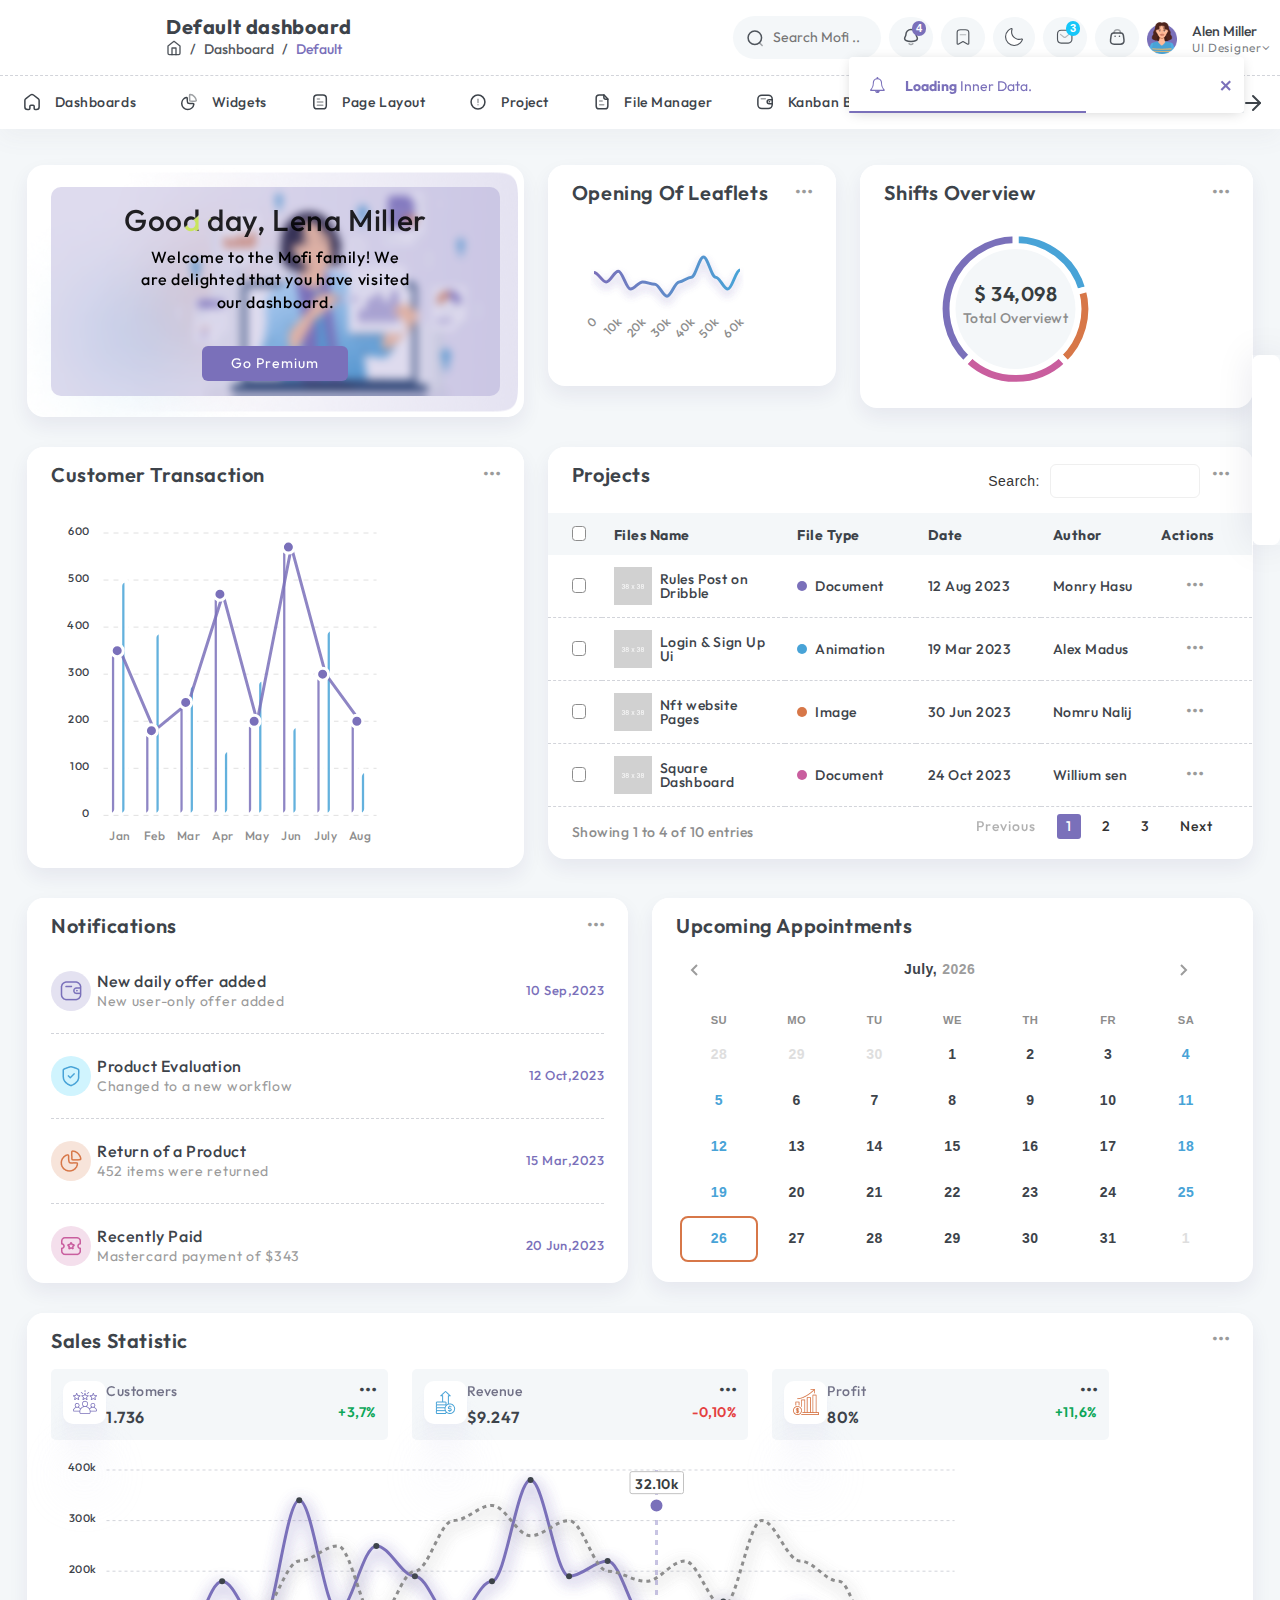
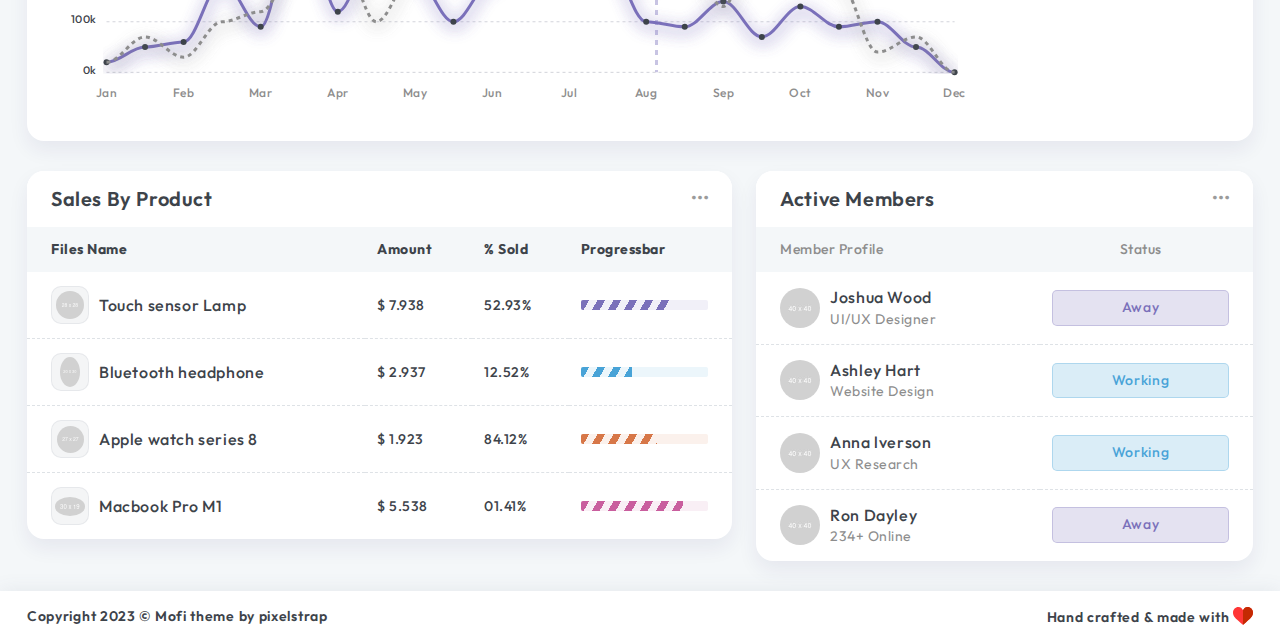
==== template/index.html @ 59632a74 "index" ====
<!DOCTYPE html>
<html lang="en">
  <head>
    <meta http-equiv="Content-Type" content="text/html; charset=UTF-8">
    <meta http-equiv="X-UA-Compatible" content="IE=edge">
    <meta name="viewport" content="width=device-width, initial-scale=1.0">
    <meta name="description" content="Mofi admin is super flexible, powerful, clean &amp; modern responsive bootstrap 5 admin template with unlimited possibilities.">
    <meta name="keywords" content="admin template, Mofi admin template, dashboard template, flat admin template, responsive admin template, web app">
    <meta name="author" content="pixelstrap">
    <link rel="icon" href="../assets/images/favicon.png" type="image/x-icon">
    <link rel="shortcut icon" href="../assets/images/favicon.png" type="image/x-icon">
    <title>CES CRM</title>
    <!-- Google font-->
    <link rel="preconnect" href="https://fonts.googleapis.com">
    <link rel="preconnect" href="https://fonts.gstatic.com" crossorigin="">
    <link href="https://fonts.googleapis.com/css2?family=Outfit:wght@100;200;300;400;500;600;700;800;900&amp;display=swap" rel="stylesheet">
    <link rel="stylesheet" type="text/css" href="../assets/css/font-awesome.css">
    <!-- ico-font-->
    <link rel="stylesheet" type="text/css" href="../assets/css/vendors/icofont.css">
    <!-- Themify icon-->
    <link rel="stylesheet" type="text/css" href="../assets/css/vendors/themify.css">
    <!-- Flag icon-->
    <link rel="stylesheet" type="text/css" href="../assets/css/vendors/flag-icon.css">
    <!-- Feather icon-->
    <link rel="stylesheet" type="text/css" href="../assets/css/vendors/feather-icon.css">
    <!-- Plugins css start-->
    <link rel="stylesheet" type="text/css" href="../assets/css/vendors/slick.css">
    <link rel="stylesheet" type="text/css" href="../assets/css/vendors/slick-theme.css">
    <link rel="stylesheet" type="text/css" href="../assets/css/vendors/scrollbar.css">
    <link rel="stylesheet" type="text/css" href="../assets/css/vendors/animate.css">
    <link rel="stylesheet" type="text/css" href="../assets/css/vendors/datatables.css">
    <link rel="stylesheet" type="text/css" href="../assets/css/vendors/date-range-picker/flatpickr.min.css">
    <!-- Plugins css Ends-->
    <!-- Bootstrap css-->
    <link rel="stylesheet" type="text/css" href="../assets/css/vendors/bootstrap.css">
    <!-- App css-->
    <link rel="stylesheet" type="text/css" href="../assets/css/style.css">
    <link id="color" rel="stylesheet" href="../assets/css/color-1.css" media="screen">
    <!-- Responsive css-->
    <link rel="stylesheet" type="text/css" href="../assets/css/responsive.css">
  </head>
  <body> 
    <!-- <div class="loader-wrapper"> 
      <div class="loader loader-1">
        <div class="loader-outter"></div>
        <div class="loader-inner"></div>
        <div class="loader-inner-1"></div>
      </div>
    </div> -->
    <!-- loader ends-->
    <!-- tap on top starts-->
    <div class="tap-top"><i data-feather="chevrons-up"></i></div>
    <!-- tap on tap ends-->
    <!-- page-wrapper Start-->
    <div class="page-wrapper compact-wrapper" id="pageWrapper">
      <div class="page-header row">
        <div class="header-logo-wrapper col-auto">
          <div class="logo-wrapper"><a href="index.html"><img class="img-fluid for-light" src="../assets/images/logo/logo-crm.png" alt=""/><img class="img-fluid for-dark" src="../assets/images/logo/logo_light.png" alt=""/></a></div>
        </div>
        <div class="col-4 col-xl-4 page-title">
          <h4 class="f-w-700">Default dashboard</h4>
          <nav>
            <ol class="breadcrumb justify-content-sm-start align-items-center mb-0">
              <li class="breadcrumb-item"><a href="index.html"> <i data-feather="home"> </i></a></li>
              <li class="breadcrumb-item f-w-400">Dashboard</li>
              <li class="breadcrumb-item f-w-400 active">Default</li>
            </ol>
          </nav>
        </div>
        <!-- Page Header Start-->
        <div class="header-wrapper col m-0">
          <div class="row">
            <form class="form-inline search-full col" action="#" method="get">
              <div class="form-group w-100">
                <div class="Typeahead Typeahead--twitterUsers">
                  <div class="u-posRelative">
                    <input class="demo-input Typeahead-input form-control-plaintext w-100" type="text" placeholder="Search Mofi .." name="q" title="" autofocus>
                    <div class="spinner-border Typeahead-spinner" role="status"><span class="sr-only">Loading...</span></div><i class="close-search" data-feather="x"></i>
                  </div>
                  <div class="Typeahead-menu"></div>
                </div>
              </div>
            </form>
            <div class="header-logo-wrapper col-auto p-0">
              <div class="logo-wrapper"><a href="index.html"><img class="img-fluid" src="../assets/images/logo/logo-crm.png" alt=""></a></div>
              <div class="toggle-sidebar">
                <svg class="stroke-icon sidebar-toggle status_toggle middle">
                  <use href="../assets/svg/icon-sprite.svg#toggle-icon"></use>
                </svg>
              </div>
            </div>
            <div class="nav-right col-xxl-8 col-xl-6 col-md-7 col-8 pull-right right-header p-0 ms-auto">
              <ul class="nav-menus">
                <li>                         <span class="header-search">
                    <svg>
                      <use href="../assets/svg/icon-sprite.svg#search"></use>
                    </svg></span></li>
                <li>
                  <div class="form-group w-100">
                    <div class="Typeahead Typeahead--twitterUsers">
                      <div class="u-posRelative d-flex align-items-center">
                        <svg class="search-bg svg-color"> 
                          <use href="../assets/svg/icon-sprite.svg#search"></use>
                        </svg>
                        <input class="demo-input py-0 Typeahead-input form-control-plaintext w-100" type="text" placeholder="Search Mofi .." name="q" title="">
                      </div>
                    </div>
                  </div>
                </li>
                <li class="onhover-dropdown">
                  <div class="notification-box">
                    <svg>
                      <use href="../assets/svg/icon-sprite.svg#notification"></use>
                    </svg><span class="badge rounded-pill badge-primary">4 </span>
                  </div>
                  <div class="onhover-show-div notification-dropdown">
                    <h5 class="f-18 f-w-600 mb-0 dropdown-title">Notitications                               </h5>
                    <ul class="notification-box">
                      <li class="d-flex"> 
                        <div class="flex-shrink-0 bg-light-primary"><img src="../assets/images/dashboard/icon/wallet.png" alt="Wallet"></div>
                        <div class="flex-grow-1"> <a href="private-chat.html">
                            <h6>New daily offer added</h6></a>
                          <p>New user-only offer added</p>
                        </div>
                      </li>
                      <li class="d-flex"> 
                        <div class="flex-shrink-0 bg-light-info"><img src="../assets/images/dashboard/icon/shield-dne.png" alt="Shield-dne"></div>
                        <div class="flex-grow-1"> <a href="private-chat.html">
                            <h6>Product Evaluation</h6></a>
                          <p>Changed to a new workflow</p>
                        </div>
                      </li>
                      <li class="d-flex"> 
                        <div class="flex-shrink-0 bg-light-warning"><img src="../assets/images/dashboard/icon/graph.png" alt="Graph"></div>
                        <div class="flex-grow-1"> <a href="private-chat.html">
                            <h6>Return of a Product</h6></a>
                          <p>452 items were returned</p>
                        </div>
                      </li>
                      <li class="d-flex"> 
                        <div class="flex-shrink-0 bg-light-tertiary"><img src="../assets/images/dashboard/icon/ticket-star.png" alt="Ticket-star"></div>
                        <div class="flex-grow-1"> <a href="private-chat.html">
                            <h6>Recently Paid</h6></a>
                          <p>Mastercard payment of $343</p>
                        </div>
                      </li>
                      <li><a class="f-w-700" href="private-chat.html">Check all     </a></li>
                    </ul>
                  </div>
                </li>
                <li class="onhover-dropdown">
                  <svg>
                    <use href="../assets/svg/icon-sprite.svg#header-bookmark"></use>
                  </svg>
                  <div class="onhover-show-div bookmark-flip">
                    <div class="flip-card">
                      <div class="flip-card-inner">
                        <div class="front">
                          <h5 class="f-18 f-w-600 mb-0 dropdown-title">Bookmark</h5>
                          <ul class="bookmark-dropdown">
                            <li>
                              <div class="row">
                                <div class="col-4 text-center">
                                  <div class="bookmark-content">
                                    <div class="bookmark-icon bg-light-primary"><i class="stroke-primary" data-feather="file-text"></i></div><span class="font-primary">Forms</span>
                                  </div>
                                </div>
                                <div class="col-4 text-center">
                                  <div class="bookmark-content">
                                    <div class="bookmark-icon bg-light-secondary"><i class="stroke-secondary" data-feather="user"></i></div><span class="font-secondary">Profile</span>
                                  </div>
                                </div>
                                <div class="col-4 text-center">
                                  <div class="bookmark-content">
                                    <div class="bookmark-icon bg-light-warning"><i class="stroke-warning" data-feather="server"></i></div><span class="font-warning">Tables</span>
                                  </div>
                                </div>
                              </div>
                            </li>
                            <li class="text-center"><a class="flip-btn f-w-700" id="flip-btn" href="javascript:void(0)">Add New Bookmark</a></li>
                          </ul>
                        </div>
                        <div class="back">
                          <ul>
                            <li>
                              <div class="bookmark-dropdown flip-back-content">
                                <input type="text" placeholder="search...">
                              </div>
                            </li>
                            <li><a class="f-w-700 d-block flip-back" id="flip-back" href="javascript:void(0)">Back</a></li>
                          </ul>
                        </div>
                      </div>
                    </div>
                  </div>
                </li>
                <li>
                  <div class="mode">
                    <svg>
                      <use href="../assets/svg/icon-sprite.svg#moon"></use>
                    </svg>
                  </div>
                </li>
                <li class="onhover-dropdown">
                  <div class="notification-box">
                    <svg>
                      <use href="../assets/svg/icon-sprite.svg#header-message"></use>
                    </svg><span class="badge rounded-pill badge-info">3 </span>
                  </div>
                  <div class="onhover-show-div notification-dropdown">
                    <h5 class="f-18 f-w-600 mb-0 dropdown-title">Messages             </h5>
                    <ul class="messages">
                      <li class="d-flex b-light1-primary gap-2"> 
                        <div class="flex-shrink-0"><img src="../assets/images/dashboard-2/user/1.png" alt="Graph"></div>
                        <div class="flex-grow-1"> <a href="private-chat.html">
                            <h6 class="font-primary f-w-600">Hackett Yessenia</h6></a>
                          <p>Hello Miss...&#128522;</p>
                        </div><span>10 min.</span>
                      </li>
                      <li class="d-flex b-light1-secondary gap-2"> 
                        <div class="flex-shrink-0"><img src="../assets/images/dashboard-2/user/2.png" alt="Graph"></div>
                        <div class="flex-grow-1"> <a href="private-chat.html">
                            <h6 class="font-secondary f-w-600">schneider Adan</h6></a>
                          <p>Wishing You a Happy Birthday Dear..  🥳&#127882;</p>
                        </div><span>25 min.</span>
                      </li>
                      <li class="d-flex b-light1-success gap-2"> 
                        <div class="flex-shrink-0"><img src="../assets/images/dashboard-2/user/3.png" alt="Graph"></div>
                        <div class="flex-grow-1"> <a href="private-chat.html">
                            <h6 class="font-success f-w-600">Mahdi Gholizadeh</h6></a>
                          <p>Hello Dear!! This Theme Is Very beautiful</p>
                        </div><span>1 hours</span>
                      </li>
                      <li><a class="f-w-700" href="email-application.html">Check all</a></li>
                    </ul>
                  </div>
                </li>
                <li class="cart-nav onhover-dropdown">
                  <div class="cart-box">
                    <svg>
                      <use href="../assets/svg/icon-sprite.svg#stroke-ecommerce"></use>
                    </svg>
                  </div>
                  <div class="cart-dropdown onhover-show-div">
                    <h5 class="f-18 f-w-600 mb-0 dropdown-title">Cart</h5>
                    <ul>
                      <li>
                        <div class="d-flex"><img class="img-fluid b-r-5 me-3 img-60" src="../assets/images/other-images/cart-img.jpg" alt="">
                          <div class="flex-grow-1"><span class="f-w-600">Furniture Chair for Home</span>
                            <div class="qty-box">
                              <div class="input-group"><span class="input-group-prepend">
                                  <button class="btn quantity-left-minus" type="button" data-type="minus" data-field="">-</button></span>
                                <input class="form-control input-number" type="text" name="quantity" value="1"><span class="input-group-prepend">
                                  <button class="btn quantity-right-plus" type="button" data-type="plus" data-field="">+</button></span>
                              </div>
                            </div>
                            <h6 class="font-primary">$500</h6>
                          </div>
                          <div class="close-circle"><a class="bg-danger" href="#"><i data-feather="x"></i></a></div>
                        </div>
                      </li>
                      <li>
                        <div class="d-flex"><img class="img-fluid b-r-5 me-3 img-60" src="../assets/images/other-images/table-img.jpg" alt="">
                          <div class="flex-grow-1"><span class="f-w-600">Furniture Table for Office</span>
                            <div class="qty-box">
                              <div class="input-group"><span class="input-group-prepend">
                                  <button class="btn quantity-left-minus" type="button" data-type="minus" data-field="">-</button></span>
                                <input class="form-control input-number" type="text" name="quantity" value="1"><span class="input-group-prepend">
                                  <button class="btn quantity-right-plus" type="button" data-type="plus" data-field="">+</button></span>
                              </div>
                            </div>
                            <h6 class="font-primary">$500.00</h6>
                          </div>
                          <div class="close-circle"><a class="bg-danger" href="#"><i data-feather="x"></i></a></div>
                        </div>
                      </li>
                      <li class="total">
                        <h6 class="mb-0">Order Total : <span class="f-w-600 f-right">$1000.00</span></h6>
                      </li>
                      <li class="text-center"><a class="d-block mb-3 view-cart f-w-700" href="cart.html">Go to your cart</a><a class="btn btn-primary view-checkout" href="checkout.html">Checkout</a></li>
                    </ul>
                  </div>
                </li>
                <li class="profile-nav onhover-dropdown px-0 py-0">
                  <div class="d-flex profile-media align-items-center"><img class="img-30" src="../assets/images/dashboard/profile.png" alt="">
                    <div class="flex-grow-1"><span>Alen Miller</span>
                      <p class="mb-0 font-outfit">UI Designer<i class="fa fa-angle-down"></i></p>
                    </div>
                  </div>
                  <ul class="profile-dropdown onhover-show-div">
                    <li><a href="private-chat.html"><i data-feather="user"></i><span>Account </span></a></li>
                    <li><a href="letter-box.html"><i data-feather="mail"></i><span>Inbox</span></a></li>
                    <li><a href="task.html"><i data-feather="file-text"></i><span>Taskboard</span></a></li>
                    <li><a href="edit-profile.html"><i data-feather="settings"></i><span>Settings</span></a></li>
                    <li><a href="login.html"><i data-feather="log-in"> </i><span>Log in</span></a></li>
                  </ul>
                </li>
              </ul>
            </div>
            <script class="result-template" type="text/x-handlebars-template">
              <div class="ProfileCard u-cf">                        
              <div class="ProfileCard-avatar"><svg xmlns="http://www.w3.org/2000/svg" width="24" height="24" viewBox="0 0 24 24" fill="none" stroke="currentColor" stroke-width="2" stroke-linecap="round" stroke-linejoin="round" class="feather feather-airplay m-0"><path d="M5 17H4a2 2 0 0 1-2-2V5a2 2 0 0 1 2-2h16a2 2 0 0 1 2 2v10a2 2 0 0 1-2 2h-1"></path><polygon points="12 15 17 21 7 21 12 15"></polygon></svg></div>
              <div class="ProfileCard-details">
              <div class="ProfileCard-realName">{{name}}</div>
              </div>
              </div>
            </script>
            <script class="empty-template" type="text/x-handlebars-template"><div class="EmptyMessage">Your search turned up 0 results. This most likely means the backend is down, yikes!</div></script>
          </div>
        </div>
        <!-- Page Header Ends                              -->
      </div>
      <!-- Page Body Start-->
      <div class="page-body-wrapper">
        <!-- Page Sidebar Start-->
        <div class="sidebar-wrapper" data-layout="stroke-svg">
          <div>
            <div class="logo-wrapper"><a href="index.html"><img class="img-fluid" src="../assets/images/logo/logo_light.png" alt=""></a>
              <div class="back-btn"><i class="fa fa-angle-left"></i></div>
              <div class="toggle-sidebar">
                <svg class="stroke-icon sidebar-toggle status_toggle middle">
                  <use href="../assets/svg/icon-sprite.svg#toggle-icon"></use>
                </svg>
                <svg class="fill-icon sidebar-toggle status_toggle middle">
                  <use href="../assets/svg/icon-sprite.svg#fill-toggle-icon"></use>
                </svg>
              </div>
            </div>
            <div class="logo-icon-wrapper"><a href="index.html"><img class="img-fluid" src="../assets/images/logo/logo-icon.png" alt=""></a></div>
            <nav class="sidebar-main">
              <div class="left-arrow" id="left-arrow"><i data-feather="arrow-left"></i></div>
              <div id="sidebar-menu">
                <ul class="sidebar-links" id="simple-bar">
                  <li class="back-btn"><a href="index.html"><img class="img-fluid" src="../assets/images/logo/logo-icon.png" alt=""></a>
                    <div class="mobile-back text-end"><span>Back</span><i class="fa fa-angle-right ps-2" aria-hidden="true"></i></div>
                  </li>
                  <li class="pin-title sidebar-main-title">
                    <div> 
                      <h6>Pinned</h6>
                    </div>
                  </li>
                  <li class="sidebar-main-title">
                    <div>
                      <h6 class="lan-1">General</h6>
                    </div>
                  </li>
                  <li class="sidebar-list"><i class="fa fa-thumb-tack"></i><a class="sidebar-link sidebar-title" href="javascript:void(0)">
                      <svg class="stroke-icon">
                        <use href="../assets/svg/icon-sprite.svg#stroke-home"></use>
                      </svg>
                      <svg class="fill-icon">
                        <use href="../assets/svg/icon-sprite.svg#fill-home"></use>
                      </svg><span class="lan-3">Dashboard          </span></a>
                    <ul class="sidebar-submenu">
                      <li><a class="lan-4" href="index.html">Default</a></li>
                      <li><a class="lan-5" href="dashboard-02.html">Project</a></li>
                      <li><a href="dashboard-03.html">Ecommerce</a></li>
                      <li><a href="dashboard-04.html">Education</a></li>
                    </ul>
                  </li>
                  <li class="sidebar-list"><i class="fa fa-thumb-tack"></i><a class="sidebar-link sidebar-title" href="javascript:void(0)">
                      <svg class="stroke-icon">
                        <use href="../assets/svg/icon-sprite.svg#stroke-widget"></use>
                      </svg>
                      <svg class="fill-icon">
                        <use href="../assets/svg/icon-sprite.svg#fill-widget"></use>
                      </svg><span class="lan-6">Widgets</span></a>
                    <ul class="sidebar-submenu">
                      <li><a href="general-widget.html">General</a></li>
                      <li><a href="chart-widget.html">Chart</a></li>
                    </ul>
                  </li>
                  <li class="sidebar-list"><i class="fa fa-thumb-tack"></i><a class="sidebar-link sidebar-title" href="javascript:void(0)">
                      <svg class="stroke-icon">
                        <use href="../assets/svg/icon-sprite.svg#stroke-layout"></use>
                      </svg>
                      <svg class="fill-icon">
                        <use href="../assets/svg/icon-sprite.svg#fill-layout"></use>
                      </svg><span class="lan-7">Page layout</span></a>
                    <ul class="sidebar-submenu">
                      <li><a href="box-layout.html">Boxed</a></li>
                      <li><a href="layout-rtl.html">RTL</a></li>
                      <li><a href="layout-dark.html">Dark Layout</a></li>
                      <li><a href="hide-on-scroll.html">Hide Nav Scroll</a></li>
                    </ul>
                  </li>
                  <li class="sidebar-main-title">
                    <div>
                      <h6 class="lan-8">Applications</h6>
                    </div>
                  </li>
                  <li class="sidebar-list"><i class="fa fa-thumb-tack">    </i><a class="sidebar-link sidebar-title" href="javascript:void(0)">
                      <svg class="stroke-icon">
                        <use href="../assets/svg/icon-sprite.svg#stroke-project"></use>
                      </svg>
                      <svg class="fill-icon">
                        <use href="../assets/svg/icon-sprite.svg#fill-project"></use>
                      </svg><span>Project           </span></a>
                    <ul class="sidebar-submenu">
                      <li><a href="projects.html">Project List</a></li>
                      <li><a href="projectcreate.html">Create new</a></li>
                    </ul>
                  </li>
                  <li class="sidebar-list"><i class="fa fa-thumb-tack"></i><a class="sidebar-link sidebar-title link-nav" href="file-manager.html">
                      <svg class="stroke-icon">
                        <use href="../assets/svg/icon-sprite.svg#stroke-file"></use>
                      </svg>
                      <svg class="fill-icon">
                        <use href="../assets/svg/icon-sprite.svg#fill-file"></use>
                      </svg><span>File manager</span></a></li>
                  <li class="sidebar-list"><i class="fa fa-thumb-tack">        </i><a class="sidebar-link sidebar-title link-nav" href="kanban.html">
                      <svg class="stroke-icon">
                        <use href="../assets/svg/icon-sprite.svg#stroke-board"></use>
                      </svg>
                      <svg class="fill-icon">
                        <use href="../assets/svg/icon-sprite.svg#fill-board"></use>
                      </svg><span>kanban Board</span></a></li>
                  <li class="sidebar-list"><i class="fa fa-thumb-tack"></i><a class="sidebar-link sidebar-title" href="javascript:void(0)">
                      <svg class="stroke-icon">
                        <use href="../assets/svg/icon-sprite.svg#stroke-ecommerce"></use>
                      </svg>
                      <svg class="fill-icon">
                        <use href="../assets/svg/icon-sprite.svg#fill-ecommerce"></use>
                      </svg><span>Ecommerce</span></a>
                    <ul class="sidebar-submenu">
                      <li><a href="add-product.html">Add Product</a></li>
                      <li><a href="product.html">Product</a></li>
                      <li><a href="product-page.html">Product page</a></li>
                      <li><a href="list-products.html">Product list</a></li>
                      <li><a href="payment-details.html">Payment Details</a></li>
                      <li><a href="order-history.html">Order History</a></li>
                      <li><a class="submenu-title" href="javascript:void(0)">Invoices<span class="sub-arrow"><i class="fa fa-angle-right"></i></span></a>
                        <ul class="nav-sub-childmenu submenu-content">
                          <li><a href="invoice-1.html">Invoice-1</a></li>
                          <li><a href="invoice-2.html">Invoice-2</a></li>
                          <li><a href="invoice-3.html">Invoice-3</a></li>
                          <li><a href="invoice-4.html">Invoice-4</a></li>
                          <li> <a href="invoice-5.html">Invoice-5</a></li>
                          <li><a href="invoice-template.html">Invoice-6</a></li>
                        </ul>
                      </li>
                      <li><a href="cart.html">Cart</a></li>
                      <li><a href="list-wish.html">Wishlist</a></li>
                      <li><a href="checkout.html">Checkout</a></li>
                      <li><a href="pricing.html">Pricing          </a></li>
                    </ul>
                  </li>
                  <li class="sidebar-list"><i class="fa fa-thumb-tack"></i><a class="sidebar-link sidebar-title link-nav" href="letter-box.html">
                      <svg class="stroke-icon">
                        <use href="../assets/svg/icon-sprite.svg#stroke-email"></use>
                      </svg>
                      <svg class="fill-icon">
                        <use href="../assets/svg/icon-sprite.svg#fill-email"> </use>
                      </svg><span>Letter Box</span></a></li>
                  <li class="sidebar-list"><i class="fa fa-thumb-tack"></i><a class="sidebar-link sidebar-title" href="javascript:void(0)">
                      <svg class="stroke-icon">
                        <use href="../assets/svg/icon-sprite.svg#stroke-chat"></use>
                      </svg>
                      <svg class="fill-icon">
                        <use href="../assets/svg/icon-sprite.svg#fill-chat"></use>
                      </svg><span>Chat</span></a>
                    <ul class="sidebar-submenu">
                      <li><a href="private-chat.html">Private Chat</a></li>
                      <li><a href="group-chat.html">Group Chat</a></li>
                    </ul>
                  </li>
                  <li class="sidebar-list"><i class="fa fa-thumb-tack"></i><a class="sidebar-link sidebar-title" href="javascript:void(0)">
                      <svg class="stroke-icon">
                        <use href="../assets/svg/icon-sprite.svg#stroke-user"></use>
                      </svg>
                      <svg class="fill-icon">
                        <use href="../assets/svg/icon-sprite.svg#fill-user"></use>
                      </svg><span>Users</span></a>
                    <ul class="sidebar-submenu">
                      <li><a href="user-profile.html">Users Profile</a></li>
                      <li><a href="edit-profile.html">Users Edit</a></li>
                      <li><a href="user-cards.html">Users Cards</a></li>
                    </ul>
                  </li>
                  <li class="sidebar-list"><i class="fa fa-thumb-tack"></i><a class="sidebar-link sidebar-title link-nav" href="bookmark.html">
                      <svg class="stroke-icon">
                        <use href="../assets/svg/icon-sprite.svg#stroke-bookmark"></use>
                      </svg>
                      <svg class="fill-icon">
                        <use href="../assets/svg/icon-sprite.svg#fill-bookmark"> </use>
                      </svg><span>Bookmarks</span></a></li>
                  <li class="sidebar-list"><i class="fa fa-thumb-tack"></i><a class="sidebar-link sidebar-title link-nav" href="contacts.html">
                      <svg class="stroke-icon">
                        <use href="../assets/svg/icon-sprite.svg#stroke-contact"></use>
                      </svg>
                      <svg class="fill-icon">
                        <use href="../assets/svg/icon-sprite.svg#fill-contact"> </use>
                      </svg><span>Contacts</span></a></li>
                  <li class="sidebar-list"><i class="fa fa-thumb-tack"></i><a class="sidebar-link sidebar-title link-nav" href="task.html">
                      <svg class="stroke-icon">
                        <use href="../assets/svg/icon-sprite.svg#stroke-task"></use>
                      </svg>
                      <svg class="fill-icon">
                        <use href="../assets/svg/icon-sprite.svg#fill-task"> </use>
                      </svg><span>Tasks</span></a></li>
                  <li class="sidebar-list"><i class="fa fa-thumb-tack"></i><a class="sidebar-link sidebar-title link-nav" href="calendar-basic.html">
                      <svg class="stroke-icon">
                        <use href="../assets/svg/icon-sprite.svg#stroke-calendar"></use>
                      </svg>
                      <svg class="fill-icon">
                        <use href="../assets/svg/icon-sprite.svg#fill-calender"></use>
                      </svg><span>Calendar</span></a></li>
                  <li class="sidebar-list"><i class="fa fa-thumb-tack"></i><a class="sidebar-link sidebar-title link-nav" href="social-app.html">
                      <svg class="stroke-icon">
                        <use href="../assets/svg/icon-sprite.svg#stroke-social"></use>
                      </svg>
                      <svg class="fill-icon">
                        <use href="../assets/svg/icon-sprite.svg#fill-social"> </use>
                      </svg><span>Social App</span></a></li>
                  <li class="sidebar-list"><i class="fa fa-thumb-tack"></i><a class="sidebar-link sidebar-title link-nav" href="to-do.html">
                      <svg class="stroke-icon">
                        <use href="../assets/svg/icon-sprite.svg#stroke-to-do"></use>
                      </svg>
                      <svg class="fill-icon">
                        <use href="../assets/svg/icon-sprite.svg#fill-to-do"> </use>
                      </svg><span>To-Do</span></a></li>
                  <li class="sidebar-list"><i class="fa fa-thumb-tack"></i><a class="sidebar-link sidebar-title link-nav" href="search.html">
                      <svg class="stroke-icon">
                        <use href="../assets/svg/icon-sprite.svg#stroke-search"></use>
                      </svg>
                      <svg class="fill-icon">
                        <use href="../assets/svg/icon-sprite.svg#fill-search"> </use>
                      </svg><span>Search Result</span></a></li>
                  <li class="sidebar-main-title">
                    <div>
                      <h6>Forms & Table</h6>
                    </div>
                  </li>
                  <li class="sidebar-list"><i class="fa fa-thumb-tack"></i><a class="sidebar-link sidebar-title" href="javascript:void(0)">
                      <svg class="stroke-icon">
                        <use href="../assets/svg/icon-sprite.svg#stroke-form"></use>
                      </svg>
                      <svg class="fill-icon">
                        <use href="../assets/svg/icon-sprite.svg#fill-form"> </use>
                      </svg><span>Forms</span></a>
                    <ul class="sidebar-submenu">
                      <li><a class="submenu-title" href="javascript:void(0)">Form Controls<span class="sub-arrow"><i class="fa fa-angle-right"></i></span></a>
                        <ul class="nav-sub-childmenu submenu-content">
                          <li><a href="form-validation.html">Form Validation</a></li>
                          <li><a href="base-input.html">Base Inputs</a></li>
                          <li><a href="radio-checkbox-control.html">Checkbox & Radio</a></li>
                          <li><a href="input-group.html">Input Groups</a></li>
                          <li> <a href="input-mask.html">Input Mask</a></li>
                          <li><a href="megaoptions.html">Mega Options</a></li>
                        </ul>
                      </li>
                      <li><a class="submenu-title" href="javascript:void(0)">Form Widgets<span class="sub-arrow"><i class="fa fa-angle-right"></i></span></a>
                        <ul class="nav-sub-childmenu submenu-content">
                          <li><a href="datepicker.html">Datepicker</a></li>
                          <li><a href="touchspin.html">Touchspin</a></li>
                          <li><a href="select2.html">Select2</a></li>
                          <li><a href="switch.html">Switch</a></li>
                          <li><a href="typeahead.html">Typeahead</a></li>
                          <li><a href="clipboard.html">Clipboard</a></li>
                        </ul>
                      </li>
                      <li><a class="submenu-title" href="javascript:void(0)">Form layout<span class="sub-arrow"><i class="fa fa-angle-right"></i></span></a>
                        <ul class="nav-sub-childmenu submenu-content">
                          <li><a href="form-wizard.html">Form Wizard 1</a></li>
                          <li><a href="form-wizard-two.html">Form Wizard 2</a></li>
                          <li><a href="two-factor.html">Two Factor</a></li>
                        </ul>
                      </li>
                    </ul>
                  </li>
                  <li class="sidebar-list"><i class="fa fa-thumb-tack"></i><a class="sidebar-link sidebar-title" href="javascript:void(0)">
                      <svg class="stroke-icon">
                        <use href="../assets/svg/icon-sprite.svg#stroke-table"></use>
                      </svg>
                      <svg class="fill-icon">
                        <use href="../assets/svg/icon-sprite.svg#fill-table"></use>
                      </svg><span>Tables</span></a>
                    <ul class="sidebar-submenu">
                      <li><a class="submenu-title" href="javascript:void(0)">Bootstrap Tables<span class="sub-arrow"><i class="fa fa-angle-right"></i></span></a>
                        <ul class="nav-sub-childmenu submenu-content">
                          <li><a href="bootstrap-basic-table.html">Basic Tables</a></li>
                          <li><a href="table-components.html">Table components</a></li>
                        </ul>
                      </li>
                      <li><a class="submenu-title" href="javascript:void(0)">Data Tables<span class="sub-arrow"><i class="fa fa-angle-right"></i></span></a>
                        <ul class="nav-sub-childmenu submenu-content">
                          <li><a href="datatable-basic-init.html">Basic Init</a></li>
                          <li> <a href="datatable-advance.html">Advance Init </a></li>
                          <li><a href="datatable-API.html">API</a></li>
                          <li><a href="datatable-data-source.html">Data Sources</a></li>
                        </ul>
                      </li>
                      <li><a href="datatable-ext-autofill.html">Ex. Data Tables</a></li>
                      <li><a href="jsgrid-table.html">Js Grid Table        </a></li>
                    </ul>
                  </li>
                  <li class="sidebar-main-title">
                    <div>
                      <h6>Components</h6>
                    </div>
                  </li>
                  <li class="sidebar-list"><i class="fa fa-thumb-tack"></i><a class="sidebar-link sidebar-title" href="javascript:void(0)">
                      <svg class="stroke-icon">
                        <use href="../assets/svg/icon-sprite.svg#stroke-ui-kits"></use>
                      </svg>
                      <svg class="fill-icon">
                        <use href="../assets/svg/icon-sprite.svg#fill-ui-kits"></use>
                      </svg><span>Ui Kits</span></a>
                    <ul class="sidebar-submenu">
                      <li><a href="typography.html">Typography</a></li>
                      <li><a href="avatars.html">Avatars</a></li>
                      <li><a href="helper-classes.html">helper classes</a></li>
                      <li><a href="grid.html">Grid</a></li>
                      <li><a href="tag-pills.html">Tag & pills</a></li>
                      <li><a href="progress-bar.html">Progress</a></li>
                      <li><a href="modal.html">Modal</a></li>
                      <li><a href="alert.html">Alert</a></li>
                      <li><a href="popover.html">Popover</a></li>
                      <li><a href="tooltip.html">Tooltip</a></li>
                      <li><a href="dropdown.html">Dropdown</a></li>
                      <li><a href="according.html">Accordion</a></li>
                      <li><a href="tab-bootstrap.html">Tabs</a></li>
                      <li><a href="list.html">Lists</a></li>
                    </ul>
                  </li>
                  <li class="sidebar-list"><i class="fa fa-thumb-tack"></i><a class="sidebar-link sidebar-title" href="javascript:void(0)">
                      <svg class="stroke-icon">
                        <use href="../assets/svg/icon-sprite.svg#stroke-bonus-kit"></use>
                      </svg>
                      <svg class="fill-icon">
                        <use href="../assets/svg/icon-sprite.svg#fill-bonus-kit"></use>
                      </svg><span>Bonus Ui</span></a>
                    <ul class="sidebar-submenu">
                      <li><a href="scrollable.html">Scrollable</a></li>
                      <li><a href="tree.html">Tree view</a></li>
                      <li><a href="toasts.html">Toasts</a></li>
                      <li><a href="rating.html">Rating</a></li>
                      <li><a href="dropzone.html">dropzone</a></li>
                      <li><a href="tour.html">Tour</a></li>
                      <li><a href="sweet-alert2.html">SweetAlert2</a></li>
                      <li><a href="modal-animated.html">Animated Modal</a></li>
                      <li><a href="owl-carousel.html">Owl Carousel</a></li>
                      <li><a href="ribbons.html">Ribbons</a></li>
                      <li><a href="pagination.html">Pagination</a></li>
                      <li><a href="breadcrumb.html">Breadcrumb</a></li>
                      <li><a href="range-slider.html">Range Slider</a></li>
                      <li><a href="image-cropper.html">Image cropper</a></li>
                      <li><a href="basic-card.html">Basic Card</a></li>
                      <li><a href="creative-card.html">Creative Card</a></li>
                      <li><a href="dragable-card.html">Draggable Card</a></li>
                      <li><a href="timeline-v-1.html">Timeline </a></li>
                    </ul>
                  </li>
                  <li class="sidebar-list"><i class="fa fa-thumb-tack"></i><a class="sidebar-link sidebar-title" href="javascript:void(0)">
                      <svg class="stroke-icon">
                        <use href="../assets/svg/icon-sprite.svg#stroke-animation"></use>
                      </svg>
                      <svg class="fill-icon">
                        <use href="../assets/svg/icon-sprite.svg#fill-animation"></use>
                      </svg><span>Animation</span></a>
                    <ul class="sidebar-submenu">
                      <li><a href="animate.html">Animate</a></li>
                      <li><a href="scroll-reval.html">Scroll Reveal</a></li>
                      <li><a href="AOS.html">AOS animation</a></li>
                      <li><a href="tilt.html">Tilt Animation</a></li>
                      <li><a href="wow.html">Wow Animation</a></li>
                    </ul>
                  </li>
                  <li class="sidebar-list"><i class="fa fa-thumb-tack"></i><a class="sidebar-link sidebar-title" href="javascript:void(0)">
                      <svg class="stroke-icon">
                        <use href="../assets/svg/icon-sprite.svg#stroke-icons"></use>
                      </svg>
                      <svg class="fill-icon">
                        <use href="../assets/svg/icon-sprite.svg#fill-icons"></use>
                      </svg><span>Icons</span></a>
                    <ul class="sidebar-submenu">
                      <li><a href="flag-icon.html">Flag icon</a></li>
                      <li><a href="font-awesome.html">Fontawesome Icon</a></li>
                      <li><a href="ico-icon.html">Ico Icon</a></li>
                      <li><a href="themify-icon.html">Themify Icon</a></li>
                      <li><a href="feather-icon.html">Feather icon</a></li>
                      <li><a href="whether-icon.html">Whether Icon</a></li>
                    </ul>
                  </li>
                  <li class="sidebar-list"><i class="fa fa-thumb-tack"></i><a class="sidebar-link sidebar-title" href="javascript:void(0)">
                      <svg class="stroke-icon">
                        <use href="../assets/svg/icon-sprite.svg#stroke-button"></use>
                      </svg>
                      <svg class="fill-icon">
                        <use href="../assets/svg/icon-sprite.svg#fill-button"></use>
                      </svg><span>Buttons</span></a>
                    <ul class="sidebar-submenu">
                      <li><a href="buttons.html">Default Style</a></li>
                      <li><a href="buttons-flat.html">Flat Style</a></li>
                      <li><a href="buttons-edge.html">Edge Style</a></li>
                      <li><a href="raised-button.html">Raised Style</a></li>
                      <li><a href="button-group.html">Button Group</a></li>
                    </ul>
                  </li>
                  <li class="sidebar-list"><i class="fa fa-thumb-tack"></i><a class="sidebar-link sidebar-title" href="javascript:void(0)">
                      <svg class="stroke-icon">
                        <use href="../assets/svg/icon-sprite.svg#stroke-charts"></use>
                      </svg>
                      <svg class="fill-icon">
                        <use href="../assets/svg/icon-sprite.svg#fill-charts"></use>
                      </svg><span>Charts</span></a>
                    <ul class="sidebar-submenu">
                      <li><a href="echarts.html">Echarts</a></li>
                      <li><a href="chart-apex.html">Apex Chart</a></li>
                      <li><a href="chart-google.html">Google Chart</a></li>
                      <li><a href="chart-sparkline.html">Sparkline chart</a></li>
                      <li><a href="chart-flot.html">Flot Chart</a></li>
                      <li><a href="chart-knob.html">Knob Chart</a></li>
                      <li><a href="chart-morris.html">Morris Chart</a></li>
                      <li><a href="chartjs.html">Chatjs Chart</a></li>
                      <li><a href="chartist.html">Chartist Chart</a></li>
                      <li><a href="chart-peity.html">Peity Chart</a></li>
                    </ul>
                  </li>
                  <li class="sidebar-main-title">
                    <div>
                      <h6>Pages</h6>
                    </div>
                  </li>
                  <li class="sidebar-list"><i class="fa fa-thumb-tack"></i><a class="sidebar-link sidebar-title link-nav" href="landing-page.html">
                      <svg class="stroke-icon">
                        <use href="../assets/svg/icon-sprite.svg#stroke-landing-page"></use>
                      </svg>
                      <svg class="fill-icon">
                        <use href="../assets/svg/icon-sprite.svg#fill-landing-page"></use>
                      </svg><span>Landing page</span></a></li>
                  <li class="sidebar-list"><i class="fa fa-thumb-tack"></i><a class="sidebar-link sidebar-title link-nav" href="sample-page.html">
                      <svg class="stroke-icon">
                        <use href="../assets/svg/icon-sprite.svg#stroke-sample-page"></use>
                      </svg>
                      <svg class="fill-icon">
                        <use href="../assets/svg/icon-sprite.svg#fill-sample-page"></use>
                      </svg><span>Sample page</span></a></li>
                  <li class="sidebar-list"><i class="fa fa-thumb-tack"></i><a class="sidebar-link sidebar-title link-nav" href="internationalization.html">
                      <svg class="stroke-icon">
                        <use href="../assets/svg/icon-sprite.svg#stroke-internationalization"></use>
                      </svg>
                      <svg class="fill-icon">
                        <use href="../assets/svg/icon-sprite.svg#fill-internationalization"></use>
                      </svg><span>Internationalization</span></a></li>
                  <li class="sidebar-list"><i class="fa fa-thumb-tack"></i><a class="sidebar-link sidebar-title link-nav" href="../starter-kit/index.html" target="_blank">
                      <svg class="stroke-icon">
                        <use href="../assets/svg/icon-sprite.svg#stroke-starter-kit"></use>
                      </svg>
                      <svg class="fill-icon">
                        <use href="../assets/svg/icon-sprite.svg#fill-starter-kit"></use>
                      </svg><span>Starter kit</span></a></li>
                  <li class="mega-menu sidebar-list"><i class="fa fa-thumb-tack"></i><a class="sidebar-link sidebar-title" href="javascript:void(0)">
                      <svg class="stroke-icon">
                        <use href="../assets/svg/icon-sprite.svg#stroke-others"></use>
                      </svg>
                      <svg class="fill-icon">
                        <use href="../assets/svg/icon-sprite.svg#fill-others"></use>
                      </svg><span>Others</span></a>
                    <div class="mega-menu-container menu-content">
                      <div class="container-fluid">
                        <div class="row">
                          <div class="col mega-box">
                            <div class="link-section">
                              <div class="submenu-title">
                                <h5>Error Page</h5>
                              </div>
                              <ul class="submenu-content opensubmegamenu">
                                <li><a href="error-400.html">Error 400</a></li>
                                <li><a href="error-401.html">Error 401</a></li>
                                <li><a href="error-403.html">Error 403</a></li>
                                <li><a href="error-404.html">Error 404</a></li>
                                <li><a href="error-500.html">Error 500</a></li>
                                <li><a href="error-503.html">Error 503</a></li>
                              </ul>
                            </div>
                          </div>
                          <div class="col mega-box">
                            <div class="link-section">
                              <div class="submenu-title">
                                <h5> Authentication</h5>
                              </div>
                              <ul class="submenu-content opensubmegamenu">
                                <li><a href="login.html" target="_blank">Login Simple</a></li>
                                <li><a href="login_one.html" target="_blank">Login with bg image</a></li>
                                <li><a href="login_two.html" target="_blank">Login with image two                      </a></li>
                                <li><a href="login-bs-validation.html" target="_blank">Login With validation</a></li>
                                <li><a href="login-bs-tt-validation.html" target="_blank">Login with tooltip</a></li>
                                <li><a href="login-sa-validation.html" target="_blank">Login with sweetalert</a></li>
                                <li><a href="sign-up.html" target="_blank">Register Simple</a></li>
                                <li><a href="sign-up-one.html" target="_blank">Register with Bg Image                              </a></li>
                                <li><a href="sign-up-two.html" target="_blank">Register with image two</a></li>
                                <li><a href="sign-up-wizard.html" target="_blank">Register wizard</a></li>
                                <li><a href="unlock.html">Unlock User</a></li>
                                <li><a href="forget-password.html">Forget Password</a></li>
                                <li><a href="reset-password.html">Reset Password</a></li>
                                <li><a href="maintenance.html">Maintenance</a></li>
                              </ul>
                            </div>
                          </div>
                          <div class="col mega-box">
                            <div class="link-section">
                              <div class="submenu-title">
                                <h5>Coming Soon</h5>
                              </div>
                              <ul class="submenu-content opensubmegamenu">
                                <li><a href="comingsoon.html">Coming Simple</a></li>
                                <li><a href="comingsoon-bg-video.html">Coming with Bg video</a></li>
                                <li><a href="comingsoon-bg-img.html">Coming with Bg Image</a></li>
                              </ul>
                            </div>
                          </div>
                          <div class="col mega-box">
                            <div class="link-section">
                              <div class="submenu-title">
                                <h5>Email templates</h5>
                              </div>
                              <ul class="submenu-content opensubmegamenu">
                                <li><a href="basic-template.html">Basic Email</a></li>
                                <li><a href="email-header.html">Basic With Header</a></li>
                                <li><a href="template-email.html">Ecomerce Template</a></li>
                                <li><a href="template-email-2.html">Email Template 2</a></li>
                                <li><a href="ecommerce-templates.html">Ecommerce Email</a></li>
                                <li><a href="email-order-success.html">Order Success</a></li>
                              </ul>
                            </div>
                          </div>
                        </div>
                      </div>
                    </div>
                  </li>
                  <li class="sidebar-main-title">
                    <div>
                      <h6>Miscellaneous</h6>
                    </div>
                  </li>
                  <li class="sidebar-list"><i class="fa fa-thumb-tack"></i><a class="sidebar-link sidebar-title" href="javascript:void(0)">
                      <svg class="stroke-icon">
                        <use href="../assets/svg/icon-sprite.svg#stroke-gallery"></use>
                      </svg>
                      <svg class="fill-icon">
                        <use href="../assets/svg/icon-sprite.svg#fill-gallery"></use>
                      </svg><span>Gallery</span></a>
                    <ul class="sidebar-submenu">
                      <li><a href="gallery.html">Gallery Grid</a></li>
                      <li><a href="gallery-with-description.html">Gallery Grid Desc</a></li>
                      <li><a href="gallery-masonry.html">Masonry Gallery</a></li>
                      <li><a href="masonry-gallery-with-disc.html">Masonry with Desc</a></li>
                      <li><a href="gallery-hover.html">Hover Effects</a></li>
                    </ul>
                  </li>
                  <li class="sidebar-list"><i class="fa fa-thumb-tack"></i><a class="sidebar-link sidebar-title" href="javascript:void(0)">
                      <svg class="stroke-icon">
                        <use href="../assets/svg/icon-sprite.svg#stroke-blog"></use>
                      </svg>
                      <svg class="fill-icon">
                        <use href="../assets/svg/icon-sprite.svg#fill-blog"></use>
                      </svg><span>Blog</span></a>
                    <ul class="sidebar-submenu">
                      <li><a href="blog.html">Blog Details</a></li>
                      <li><a href="blog-single.html">Blog Single</a></li>
                      <li><a href="add-post.html">Add Post</a></li>
                    </ul>
                  </li>
                  <li class="sidebar-list"><i class="fa fa-thumb-tack"></i><a class="sidebar-link sidebar-title link-nav" href="faq.html">
                      <svg class="stroke-icon">
                        <use href="../assets/svg/icon-sprite.svg#stroke-faq"></use>
                      </svg>
                      <svg class="fill-icon">
                        <use href="../assets/svg/icon-sprite.svg#fill-faq"></use>
                      </svg><span>FAQ</span></a></li>
                  <li class="sidebar-list"><i class="fa fa-thumb-tack"></i><a class="sidebar-link sidebar-title" href="javascript:void(0)">
                      <svg class="stroke-icon">
                        <use href="../assets/svg/icon-sprite.svg#stroke-job-search"></use>
                      </svg>
                      <svg class="fill-icon">
                        <use href="../assets/svg/icon-sprite.svg#fill-job-search"></use>
                      </svg><span>Job Search</span></a>
                    <ul class="sidebar-submenu">
                      <li><a href="job-cards-view.html">Cards view</a></li>
                      <li><a href="job-list-view.html">List View</a></li>
                      <li><a href="job-details.html">Job Details</a></li>
                      <li><a href="job-apply.html">Apply</a></li>
                    </ul>
                  </li>
                  <li class="sidebar-list"><i class="fa fa-thumb-tack"></i><a class="sidebar-link sidebar-title" href="javascript:void(0)">
                      <svg class="stroke-icon">
                        <use href="../assets/svg/icon-sprite.svg#stroke-learning"></use>
                      </svg>
                      <svg class="fill-icon">
                        <use href="../assets/svg/icon-sprite.svg#fill-learning"></use>
                      </svg><span>Learning</span></a>
                    <ul class="sidebar-submenu">
                      <li><a href="learning-list-view.html">Learning List</a></li>
                      <li><a href="learning-detailed.html">Detailed Course</a></li>
                    </ul>
                  </li>
                  <li class="sidebar-list"><i class="fa fa-thumb-tack"></i><a class="sidebar-link sidebar-title" href="javascript:void(0)">
                      <svg class="stroke-icon">
                        <use href="../assets/svg/icon-sprite.svg#stroke-maps"></use>
                      </svg>
                      <svg class="fill-icon">
                        <use href="../assets/svg/icon-sprite.svg#fill-maps"></use>
                      </svg><span>Maps</span></a>
                    <ul class="sidebar-submenu">
                      <li><a href="map-js.html">Maps JS</a></li>
                      <li><a href="vector-map.html">Vector Maps</a></li>
                    </ul>
                  </li>
                  <li class="sidebar-list"><i class="fa fa-thumb-tack"></i><a class="sidebar-link sidebar-title" href="javascript:void(0)">
                      <svg class="stroke-icon">
                        <use href="../assets/svg/icon-sprite.svg#stroke-editors"></use>
                      </svg>
                      <svg class="fill-icon">
                        <use href="../assets/svg/icon-sprite.svg#fill-editors"></use>
                      </svg><span>Editors</span></a>
                    <ul class="sidebar-submenu">
                      <li><a href="summernote.html">Summer Note</a></li>
                      <li><a href="ckeditor.html">CK editor</a></li>
                      <li><a href="simple-MDE.html">MDE editor</a></li>
                      <li><a href="ace-code-editor.html">ACE code editor </a></li>
                    </ul>
                  </li>
                  <li class="sidebar-list"><i class="fa fa-thumb-tack"></i><a class="sidebar-link sidebar-title link-nav" href="knowledgebase.html">
                      <svg class="stroke-icon">
                        <use href="../assets/svg/icon-sprite.svg#stroke-knowledgebase"></use>
                      </svg>
                      <svg class="fill-icon">
                        <use href="../assets/svg/icon-sprite.svg#fill-knowledgebase"></use>
                      </svg><span>Knowledgebase</span></a></li>
                  <li class="sidebar-list"><i class="fa fa-thumb-tack"></i><a class="sidebar-link sidebar-title link-nav" href="support-ticket.html">
                      <svg class="stroke-icon">
                        <use href="../assets/svg/icon-sprite.svg#stroke-support-tickets"></use>
                      </svg>
                      <svg class="fill-icon">
                        <use href="../assets/svg/icon-sprite.svg#fill-support-tickets"></use>
                      </svg><span>Support Ticket</span></a></li>
                </ul>
              </div>
              <div class="right-arrow" id="right-arrow"><i data-feather="arrow-right"></i></div>
            </nav>
          </div>
        </div>
        <!-- Page Sidebar Ends-->
        <div class="page-body">
          <!-- Container-fluid starts-->
          <div class="container-fluid default-dashboard"> 
            <div class="row widget-grid">
              <div class="col-xl-5 col-md-6 proorder-xl-1 proorder-md-1">  
                <div class="card profile-greeting p-0">
                  <div class="card-body">
                    <div class="img-overlay">
                      <h1>Good day, Lena Miller</h1>
                      <p>Welcome to the Mofi family! We are delighted that you have visited our dashboard.</p><a class="btn" href="index.html">Go Premium</a>
                    </div>
                  </div>
                </div>
              </div>
              <div class="col-xl-3 col-md-6 proorder-xl-2 proorder-md-2">
                <div class="card">
                  <div class="card-header card-no-border pb-0">
                    <div class="header-top">
                      <h4>Opening of leaflets</h4>
                      <div class="dropdown icon-dropdown">
                        <button class="btn dropdown-toggle" id="userdropdown17" type="button" data-bs-toggle="dropdown" aria-expanded="false"><i class="icon-more-alt"></i></button>
                        <div class="dropdown-menu dropdown-menu-end" aria-labelledby="userdropdown17"><a class="dropdown-item" href="#">Weekly</a><a class="dropdown-item" href="#">Monthly</a><a class="dropdown-item" href="#">Yearly</a></div>
                      </div>
                    </div>
                  </div>
                  <div class="card-body pb-0 opening-box">
                    <div class="d-flex align-items-center gap-2"> 
                      <h2>$ 12,463</h2>
                      <div class="d-flex">
                        <p class="mb-0 up-arrow"><i class="fa fa-arrow-up"></i></p><span class="f-w-500 font-success">+ 20.08%</span>
                      </div>
                    </div>
                    <div id="growthchart"> </div>
                  </div>
                </div>
              </div>
              <div class="col-xl-4 col-md-5 proorder-xl-3 proorder-md-3"> 
                <div class="card shifts-char-box">
                  <div class="card-header card-no-border pb-0">
                    <div class="header-top"> 
                      <h4>Shifts Overview  </h4>
                      <div class="d-flex align-items-center gap-3"> 
                        <div class="location-menu dropdown">
                          <button class="btn dropdown-toggle" id="locationdropdown" data-bs-toggle="dropdown" aria-expanded="false">Location</button>
                          <div class="dropdown-menu dropdown-menu-end" aria-labelledby="userdropdown"><a class="dropdown-item" href="#">Address Selection</a><a class="dropdown-item" href="#">Geo-Menu</a><a class="dropdown-item" href="#">Place Picker</a></div>
                        </div>
                        <div class="dropdown icon-dropdown">
                          <button class="btn dropdown-toggle" id="userdropdown16" type="button" data-bs-toggle="dropdown" aria-expanded="false"><i class="icon-more-alt"></i></button>
                          <div class="dropdown-menu dropdown-menu-end" aria-labelledby="userdropdown16"><a class="dropdown-item" href="#">Weekly</a><a class="dropdown-item" href="#">Monthly</a><a class="dropdown-item" href="#">Yearly</a></div>
                        </div>
                      </div>
                    </div>
                  </div>
                  <div class="card-body">
                    <div class="row"> 
                      <div class="col-5"> 
                        <div class="overview" id="shifts-overview"></div>
                      </div>
                      <div class="col-7 shifts-overview">
                        <div class="d-flex gap-2"> 
                          <div class="flex-shrink-0"><span class="bg-primary"> </span></div>
                          <div class="flex-grow-1"> 
                            <h6>New</h6>
                          </div><span>86</span>
                        </div>
                        <div class="d-flex gap-2"> 
                          <div class="flex-shrink-0"><span class="bg-secondary"></span></div>
                          <div class="flex-grow-1"> 
                            <h6>Waiting for approval</h6>
                          </div><span>210</span>
                        </div>
                        <div class="d-flex gap-2"> 
                          <div class="flex-shrink-0"><span class="bg-warning"> </span></div>
                          <div class="flex-grow-1"> 
                            <h6>Assigned</h6>
                          </div><span>95</span>
                        </div>
                        <div class="d-flex gap-2"> 
                          <div class="flex-shrink-0"><span class="bg-tertiary"></span></div>
                          <div class="flex-grow-1"> 
                            <h6>Cancelled</h6>
                          </div><span>37</span>
                        </div>
                      </div>
                    </div>
                  </div>
                </div>
              </div>
              <div class="col-xl-7 proorder-xl-5 box-col-7 proorder-md-5"> 
                <div class="card">
                  <div class="card-header card-no-border pb-0">
                    <div class="header-top">
                      <h4>Projects</h4>
                      <div class="dropdown icon-dropdown">
                        <button class="btn dropdown-toggle" id="userdropdown0" type="button" data-bs-toggle="dropdown" aria-expanded="false"><i class="icon-more-alt"></i></button>
                        <div class="dropdown-menu dropdown-menu-end" aria-labelledby="userdropdown0"><a class="dropdown-item" href="#">Weekly</a><a class="dropdown-item" href="#">Monthly</a><a class="dropdown-item" href="#">Yearly</a></div>
                      </div>
                    </div>
                  </div>
                  <div class="card-body pt-0 projects px-0">
                    <div class="table-responsive theme-scrollbar">
                      <table class="table display" id="selling-product" style="width:100%">
                        <thead>
                          <tr> 
                            <th> 
                              <div class="form-check">
                                <input class="form-check-input" type="checkbox" value="">
                                <label class="form-check-label"></label>
                              </div>
                            </th>
                            <th>Files Name</th>
                            <th>File Type</th>
                            <th>Date</th>
                            <th>Sizes</th>
                            <th>Author  </th>
                            <th>Actions</th>
                          </tr>
                        </thead>
                        <tbody>
                          <tr>
                            <td>
                              <div class="form-check">
                                <input class="form-check-input" type="checkbox" value="">
                                <label class="form-check-label"></label>
                              </div>
                            </td>
                            <td>
                              <div class="d-flex align-items-center">
                                <div class="flex-shrink-0"><img src="../assets/images/dashboard/project/1.png" alt=""></div>
                                <div class="flex-grow-1 ms-2"><a href="product-page.html">
                                    <h6>Rules Post on Dribble</h6></a></div>
                              </div>
                            </td>
                            <td class="project-dot">
                              <div class="d-flex"> 
                                <div class="flex-shrink-0"><span class="bg-primary"></span></div>
                                <div class="flex-grow-1">
                                  <h6>Document</h6>
                                </div>
                              </div>
                            </td>
                            <td> 12 Aug 2023</td>
                            <td> 200 Kb</td>
                            <td>Monry Hasu</td>
                            <td class="text-center"> 
                              <div class="dropdown icon-dropdown">
                                <button class="btn dropdown-toggle" id="userdropdown" type="button" data-bs-toggle="dropdown" aria-expanded="false"><i class="icon-more-alt"></i></button>
                                <div class="dropdown-menu dropdown-menu-end" aria-labelledby="userdropdown"><a class="dropdown-item" href="#">Weekly</a><a class="dropdown-item" href="#">Monthly</a><a class="dropdown-item" href="#">Yearly</a></div>
                              </div>
                            </td>
                          </tr>
                          <tr>
                            <td>
                              <div class="form-check">
                                <input class="form-check-input" type="checkbox" value="">
                                <label class="form-check-label"></label>
                              </div>
                            </td>
                            <td>
                              <div class="d-flex align-items-center">
                                <div class="flex-shrink-0"><img src="../assets/images/dashboard/project/2.png" alt=""></div>
                                <div class="flex-grow-1 ms-2"><a href="product-page.html">
                                    <h6>Login & Sign Up Ui</h6></a></div>
                              </div>
                            </td>
                            <td class="project-dot">
                              <div class="d-flex">
                                <div class="flex-shrink-0"><span class="bg-secondary"></span></div>
                                <div class="flex-grow-1">
                                  <h6>Animation</h6>
                                </div>
                              </div>
                            </td>
                            <td> 19 Mar 2023</td>
                            <td> 3,5 Mb</td>
                            <td>Alex Madus</td>
                            <td class="text-center"> 
                              <div class="dropdown icon-dropdown">
                                <button class="btn dropdown-toggle" id="userdropdown2" type="button" data-bs-toggle="dropdown" aria-expanded="false"><i class="icon-more-alt"></i></button>
                                <div class="dropdown-menu dropdown-menu-end" aria-labelledby="userdropdown2"><a class="dropdown-item" href="#">Weekly</a><a class="dropdown-item" href="#">Monthly</a><a class="dropdown-item" href="#">Yearly</a></div>
                              </div>
                            </td>
                          </tr>
                          <tr>
                            <td>
                              <div class="form-check">
                                <input class="form-check-input" type="checkbox" value="">
                                <label class="form-check-label"></label>
                              </div>
                            </td>
                            <td>
                              <div class="d-flex align-items-center">
                                <div class="flex-shrink-0"><img src="../assets/images/dashboard/project/3.png" alt=""></div>
                                <div class="flex-grow-1 ms-2"><a href="product-page.html">
                                    <h6>Nft website Pages</h6></a></div>
                              </div>
                            </td>
                            <td class="project-dot">
                              <div class="d-flex">
                                <div class="flex-shrink-0"><span class="bg-warning"></span></div>
                                <div class="flex-grow-1">
                                  <h6>Image</h6>
                                </div>
                              </div>
                            </td>
                            <td> 30 Jun 2023</td>
                            <td> 800 Kb</td>
                            <td>Nomru Nalij</td>
                            <td class="text-center"> 
                              <div class="dropdown icon-dropdown">
                                <button class="btn dropdown-toggle" id="userdropdown3" type="button" data-bs-toggle="dropdown" aria-expanded="false"><i class="icon-more-alt"></i></button>
                                <div class="dropdown-menu dropdown-menu-end" aria-labelledby="userdropdown3"><a class="dropdown-item" href="#">Weekly</a><a class="dropdown-item" href="#">Monthly</a><a class="dropdown-item" href="#">Yearly</a></div>
                              </div>
                            </td>
                          </tr>
                          <tr>
                            <td>
                              <div class="form-check">
                                <input class="form-check-input" type="checkbox" value="">
                                <label class="form-check-label"></label>
                              </div>
                            </td>
                            <td>
                              <div class="d-flex align-items-center">
                                <div class="flex-shrink-0"><img src="../assets/images/dashboard/project/4.png" alt=""></div>
                                <div class="flex-grow-1 ms-2"><a href="product-page.html">
                                    <h6>Square Dashboard</h6></a></div>
                              </div>
                            </td>
                            <td class="project-dot">
                              <div class="d-flex">
                                <div class="flex-shrink-0"><span class="bg-tertiary"></span></div>
                                <div class="flex-grow-1">
                                  <h6>Document</h6>
                                </div>
                              </div>
                            </td>
                            <td> 24 Oct 2023</td>
                            <td> 2,8 Mb</td>
                            <td>Willium sen</td>
                            <td class="text-center"> 
                              <div class="dropdown icon-dropdown">
                                <button class="btn dropdown-toggle" id="userdropdown4" type="button" data-bs-toggle="dropdown" aria-expanded="false"><i class="icon-more-alt"></i></button>
                                <div class="dropdown-menu dropdown-menu-end" aria-labelledby="userdropdown4"><a class="dropdown-item" href="#">Weekly</a><a class="dropdown-item" href="#">Monthly</a><a class="dropdown-item" href="#">Yearly</a></div>
                              </div>
                            </td>
                          </tr>
                          <tr>
                            <td>
                              <div class="form-check">
                                <input class="form-check-input" type="checkbox" value="">
                                <label class="form-check-label"></label>
                              </div>
                            </td>
                            <td>
                              <div class="d-flex align-items-center">
                                <div class="flex-shrink-0"><img src="../assets/images/dashboard/project/4.png" alt=""></div>
                                <div class="flex-grow-1 ms-2"><a href="product-page.html">
                                    <h6>Square Dashboard</h6></a></div>
                              </div>
                            </td>
                            <td class="project-dot">
                              <div class="d-flex">
                                <div class="flex-shrink-0"><span class="bg-tertiary"></span></div>
                                <div class="flex-grow-1">
                                  <h6>Document</h6>
                                </div>
                              </div>
                            </td>
                            <td> 24 Oct 2023</td>
                            <td> 2,8 Mb</td>
                            <td>Willium sen</td>
                            <td class="text-center"> 
                              <div class="dropdown icon-dropdown">
                                <button class="btn dropdown-toggle" id="userdropdown5" type="button" data-bs-toggle="dropdown" aria-expanded="false"><i class="icon-more-alt"></i></button>
                                <div class="dropdown-menu dropdown-menu-end" aria-labelledby="userdropdown5"><a class="dropdown-item" href="#">Weekly</a><a class="dropdown-item" href="#">Monthly</a><a class="dropdown-item" href="#">Yearly</a></div>
                              </div>
                            </td>
                          </tr>
                          <tr>
                            <td>
                              <div class="form-check">
                                <input class="form-check-input" type="checkbox" value="">
                                <label class="form-check-label"></label>
                              </div>
                            </td>
                            <td>
                              <div class="d-flex align-items-center">
                                <div class="flex-shrink-0"><img src="../assets/images/dashboard/project/1.png" alt=""></div>
                                <div class="flex-grow-1 ms-2"><a href="product-page.html">
                                    <h6>Rules Post on Dribble</h6></a></div>
                              </div>
                            </td>
                            <td class="project-dot">
                              <div class="d-flex"> 
                                <div class="flex-shrink-0"><span class="bg-primary"></span></div>
                                <div class="flex-grow-1">
                                  <h6>Document</h6>
                                </div>
                              </div>
                            </td>
                            <td> 12 Aug 2023</td>
                            <td> 200 Kb</td>
                            <td>Monry Hasu</td>
                            <td class="text-center"> 
                              <div class="dropdown icon-dropdown">
                                <button class="btn dropdown-toggle" id="userdropdown6" type="button" data-bs-toggle="dropdown" aria-expanded="false"><i class="icon-more-alt"></i></button>
                                <div class="dropdown-menu dropdown-menu-end" aria-labelledby="userdropdown6"><a class="dropdown-item" href="#">Weekly</a><a class="dropdown-item" href="#">Monthly</a><a class="dropdown-item" href="#">Yearly</a></div>
                              </div>
                            </td>
                          </tr>
                          <tr>
                            <td>
                              <div class="form-check">
                                <input class="form-check-input" type="checkbox" value="">
                                <label class="form-check-label"></label>
                              </div>
                            </td>
                            <td>
                              <div class="d-flex align-items-center">
                                <div class="flex-shrink-0"><img src="../assets/images/dashboard/project/2.png" alt=""></div>
                                <div class="flex-grow-1 ms-2"><a href="product-page.html">
                                    <h6>Login & Sign Up Ui</h6></a></div>
                              </div>
                            </td>
                            <td class="project-dot">
                              <div class="d-flex">
                                <div class="flex-shrink-0"><span class="bg-secondary"></span></div>
                                <div class="flex-grow-1">
                                  <h6>Animation</h6>
                                </div>
                              </div>
                            </td>
                            <td> 19 Mar 2023</td>
                            <td> 3,5 Mb</td>
                            <td>Alex Madus</td>
                            <td class="text-center"> 
                              <div class="dropdown icon-dropdown">
                                <button class="btn dropdown-toggle" id="userdropdown7" type="button" data-bs-toggle="dropdown" aria-expanded="false"><i class="icon-more-alt"></i></button>
                                <div class="dropdown-menu dropdown-menu-end" aria-labelledby="userdropdown7"><a class="dropdown-item" href="#">Weekly</a><a class="dropdown-item" href="#">Monthly</a><a class="dropdown-item" href="#">Yearly</a></div>
                              </div>
                            </td>
                          </tr>
                          <tr>
                            <td>
                              <div class="form-check">
                                <input class="form-check-input" type="checkbox" value="">
                                <label class="form-check-label"></label>
                              </div>
                            </td>
                            <td>
                              <div class="d-flex align-items-center">
                                <div class="flex-shrink-0"><img src="../assets/images/dashboard/project/4.png" alt=""></div>
                                <div class="flex-grow-1 ms-2"><a href="product-page.html">
                                    <h6>Square Dashboard</h6></a></div>
                              </div>
                            </td>
                            <td class="project-dot">
                              <div class="d-flex">
                                <div class="flex-shrink-0"><span class="bg-tertiary"></span></div>
                                <div class="flex-grow-1">
                                  <h6>Document</h6>
                                </div>
                              </div>
                            </td>
                            <td> 24 Oct 2023</td>
                            <td> 2,8 Mb</td>
                            <td>Willium sen</td>
                            <td class="text-center"> 
                              <div class="dropdown icon-dropdown">
                                <button class="btn dropdown-toggle" id="userdropdown8" type="button" data-bs-toggle="dropdown" aria-expanded="false"><i class="icon-more-alt"></i></button>
                                <div class="dropdown-menu dropdown-menu-end" aria-labelledby="userdropdown8"><a class="dropdown-item" href="#">Weekly</a><a class="dropdown-item" href="#">Monthly</a><a class="dropdown-item" href="#">Yearly</a></div>
                              </div>
                            </td>
                          </tr>
                          <tr>
                            <td>
                              <div class="form-check">
                                <input class="form-check-input" type="checkbox" value="">
                                <label class="form-check-label"></label>
                              </div>
                            </td>
                            <td>
                              <div class="d-flex align-items-center">
                                <div class="flex-shrink-0"><img src="../assets/images/dashboard/project/3.png" alt=""></div>
                                <div class="flex-grow-1 ms-2"><a href="product-page.html">
                                    <h6>Nft website Pages</h6></a></div>
                              </div>
                            </td>
                            <td class="project-dot">
                              <div class="d-flex">
                                <div class="flex-shrink-0"><span class="bg-warning"></span></div>
                                <div class="flex-grow-1">
                                  <h6>Image</h6>
                                </div>
                              </div>
                            </td>
                            <td> 30 Jun 2023</td>
                            <td> 800 Kb</td>
                            <td>Nomru Nalij</td>
                            <td class="text-center"> 
                              <div class="dropdown icon-dropdown">
                                <button class="btn dropdown-toggle" id="userdropdown9" type="button" data-bs-toggle="dropdown" aria-expanded="false"><i class="icon-more-alt9"></i></button>
                                <div class="dropdown-menu dropdown-menu-end" aria-labelledby="userdropdown9"><a class="dropdown-item" href="#">Weekly</a><a class="dropdown-item" href="#">Monthly</a><a class="dropdown-item" href="#">Yearly</a></div>
                              </div>
                            </td>
                          </tr>
                          <tr>
                            <td>
                              <div class="form-check">
                                <input class="form-check-input" type="checkbox" value="">
                                <label class="form-check-label"></label>
                              </div>
                            </td>
                            <td>
                              <div class="d-flex align-items-center">
                                <div class="flex-shrink-0"><img src="../assets/images/dashboard/project/1.png" alt=""></div>
                                <div class="flex-grow-1 ms-2"><a href="product-page.html">
                                    <h6>Rules Post on Dribble</h6></a></div>
                              </div>
                            </td>
                            <td class="project-dot">
                              <div class="d-flex">
                                <div class="flex-shrink-0"><span class="bg-primary"></span></div>
                                <div class="flex-grow-1">
                                  <h6>Document</h6>
                                </div>
                              </div>
                            </td>
                            <td> 12 Aug 2023</td>
                            <td> 200 Kb</td>
                            <td>Monry Hasu</td>
                            <td class="text-center"> 
                              <div class="dropdown icon-dropdown">
                                <button class="btn dropdown-toggle" id="userdropdown10" type="button" data-bs-toggle="dropdown" aria-expanded="false"><i class="icon-more-alt"></i></button>
                                <div class="dropdown-menu dropdown-menu-end" aria-labelledby="userdropdown10"><a class="dropdown-item" href="#">Weekly</a><a class="dropdown-item" href="#">Monthly</a><a class="dropdown-item" href="#">Yearly</a></div>
                              </div>
                            </td>
                          </tr>
                        </tbody>
                      </table>
                    </div>
                  </div>
                </div>
              </div>
              <div class="col-xl-5 col-md-7 proorder-xl-4 box-col-5 proorder-md-6"> 
                <div class="card">
                  <div class="card-header card-no-border pb-0">
                    <div class="header-top">
                      <h4>Customer Transaction</h4>
                      <div class="dropdown icon-dropdown">
                        <button class="btn dropdown-toggle" id="userdropdown11" type="button" data-bs-toggle="dropdown" aria-expanded="false"><i class="icon-more-alt"></i></button>
                        <div class="dropdown-menu dropdown-menu-end" aria-labelledby="userdropdown11"><a class="dropdown-item" href="#">Weekly</a><a class="dropdown-item" href="#">Monthly</a><a class="dropdown-item" href="#">Yearly</a></div>
                      </div>
                    </div>
                  </div>
                  <div class="card-body pb-0">
                    <div id="customer-transaction"></div>
                  </div>
                </div>
              </div>
              <div class="col-xxl-3 col-xl-6 col-md-5 box-col-6 proorder-xl-6 proorder-md-7"> 
                <div class="card">
                  <div class="card-header card-no-border pb-0">
                    <div class="header-top">
                      <h4>Notifications</h4>
                      <div class="dropdown icon-dropdown">
                        <button class="btn dropdown-toggle" id="userdropdown12" type="button" data-bs-toggle="dropdown" aria-expanded="false"><i class="icon-more-alt"></i></button>
                        <div class="dropdown-menu dropdown-menu-end" aria-labelledby="userdropdown12"><a class="dropdown-item" href="#">Weekly</a><a class="dropdown-item" href="#">Monthly</a><a class="dropdown-item" href="#">Yearly</a></div>
                      </div>
                    </div>
                  </div>
                  <div class="card-body">
                    <ul class="notification-box">
                      <li class="d-flex"> 
                        <div class="flex-shrink-0 bg-light-primary"><img src="../assets/images/dashboard/icon/wallet.png" alt="Wallet"></div>
                        <div class="flex-grow-1"> <a href="private-chat.html">
                            <h5>New daily offer added</h5></a>
                          <p class="text-truncate">New user-only offer added</p>
                        </div><span>10 Sep,2023</span>
                      </li>
                      <li class="d-flex"> 
                        <div class="flex-shrink-0 bg-light-info"><img src="../assets/images/dashboard/icon/shield-dne.png" alt="Shield-dne"></div>
                        <div class="flex-grow-1"> <a href="private-chat.html">
                            <h5>Product Evaluation</h5></a>
                          <p class="text-truncate">Changed to a new workflow</p>
                        </div><span>12 Oct,2023</span>
                      </li>
                      <li class="d-flex"> 
                        <div class="flex-shrink-0 bg-light-warning"> <img src="../assets/images/dashboard/icon/graph.png" alt="Graph"></div>
                        <div class="flex-grow-1"> <a href="private-chat.html">
                            <h5>Return of a Product</h5></a>
                          <p class="text-truncate">452 items were returned</p>
                        </div><span>15 Mar,2023</span>
                      </li>
                      <li class="d-flex"> 
                        <div class="flex-shrink-0 bg-light-tertiary"><img src="../assets/images/dashboard/icon/ticket-star.png" alt="Ticket-star"></div>
                        <div class="flex-grow-1"> <a href="private-chat.html">
                            <h5>Recently Paid</h5></a>
                          <p class="text-truncate">Mastercard payment of $343  </p>
                        </div><span>20 Jun,2023</span>
                      </li>
                    </ul>
                  </div>
                </div>
              </div>
              <div class="col-xxl-5 col-xl-6 box-col-6 proorder-xl-7 proorder-md-8"> 
                <div class="card">
                  <div class="card-header card-no-border pb-0">
                    <div class="header-top">
                      <h4>Upcoming Appointments</h4>
                    </div>
                  </div>
                  <div class="card-body appointments relative">
                    <div class="row"> 
                      <div class="col-5"> 
                        <ul class="appointments-user">
                          <li class="d-flex align-items-center">
                            <div class="flex-shrink-0"><img src="../assets/images/dashboard/user/05.png" alt=""></div>
                            <div class="flex-grow-1"><a href="private-chat.html">
                                <h5>John Elliot</h5></a>
                              <p>21 Oct 2023<span>(15:55 AM)</span></p>
                            </div>
                          </li>
                          <li class="d-flex align-items-center">
                            <div class="flex-shrink-0"><img src="../assets/images/dashboard/user/06.png" alt=""></div>
                            <div class="flex-grow-1"><a href="private-chat.html">
                                <h5>Ashley Hart</h5></a>
                              <p>12 Oct 2023<span>(10:20 AM)</span></p>
                            </div>
                          </li>
                          <li class="d-flex align-items-center">
                            <div class="flex-shrink-0"><img src="../assets/images/dashboard/user/07.png" alt=""></div>
                            <div class="flex-grow-1"><a href="private-chat.html">
                                <h5>Anna lverson</h5></a>
                              <p>05 Oct 2023<span>(14:30 AM)</span></p>
                            </div>
                          </li>
                          <li class="d-flex align-items-center">
                            <div class="flex-shrink-0"><img src="../assets/images/dashboard/user/08.png" alt=""></div>
                            <div class="flex-grow-1"><a href="private-chat.html">
                                <h5>Dana Lemon</h5></a>
                              <p>01 Oct 2023     <span>(18:45 AM)</span></p>
                            </div>
                          </li>
                        </ul>
                      </div>
                      <div class="col-7"> 
                        <div class="datepicker-here mod" id="datepicker"></div>
                      </div>
                    </div>
                  </div>
                </div>
              </div>
              <div class="col-xxl-4 col-xl-5 col-md-7 box-col-5 proorder-xl-10 proorder-md-4"> 
                <div class="card">
                  <div class="card-header card-no-border pb-0">   
                    <div class="header-top">
                      <h4>Active Members     </h4>
                      <div class="dropdown icon-dropdown">
                        <button class="btn dropdown-toggle" id="userdropdown13" type="button" data-bs-toggle="dropdown" aria-expanded="false"><i class="icon-more-alt"></i></button>
                        <div class="dropdown-menu dropdown-menu-end" aria-labelledby="userdropdown13"><a class="dropdown-item" href="#">Weekly</a><a class="dropdown-item" href="#">Monthly</a><a class="dropdown-item" href="#">Yearly</a></div>
                      </div>
                    </div>
                  </div>
                  <div class="card-body active-members px-0 pb-0">
                    <div class="table-responsive theme-scrollbar">
                      <table class="table display" style="width:100%">
                        <thead>
                          <tr>
                            <th>Member Profile</th>
                            <th>Today’s hrours    </th>
                            <th class="text-center">Status</th>
                          </tr>
                        </thead>
                        <tbody>   
                          <tr>
                            <td>
                              <div class="d-flex align-items-center">
                                <div class="flex-shrink-0"><img src="../assets/images/dashboard/user/01.jpg" alt=""></div>
                                <div class="flex-grow-1"><a href="product.html">
                                    <h5>Joshua Wood</h5></a><span>UI/UX Designer</span></div>
                              </div>
                            </td>
                            <td> 02 hours</td>
                            <td>
                              <p class="members-box background-light-primary text-center b-light-primary font-primary"> Away</p>
                            </td>
                          </tr>
                          <tr>
                            <td>
                              <div class="d-flex align-items-center">
                                <div class="flex-shrink-0"><img src="../assets/images/dashboard/user/02.jpg" alt=""></div>
                                <div class="flex-grow-1"><a href="product.html">
                                    <h5>Ashley Hart</h5></a><span>Website Design</span></div>
                              </div>
                            </td>
                            <td> 05 hours</td>
                            <td>
                              <p class="members-box background-light-secondary text-center b-light-secondary font-secondary">Working</p>
                            </td>
                          </tr>
                          <tr>
                            <td>
                              <div class="d-flex align-items-center">
                                <div class="flex-shrink-0"><img src="../assets/images/dashboard/user/03.jpg" alt=""></div>
                                <div class="flex-grow-1"><a href="product.html">
                                    <h5>Anna lverson </h5></a><span>UX Research</span></div>
                              </div>
                            </td>
                            <td> 10 hours</td>
                            <td> 
                              <p class="members-box background-light-secondary text-center b-light-secondary font-secondary"> Working</p>
                            </td>
                          </tr>
                          <tr>
                            <td>
                              <div class="d-flex align-items-center">
                                <div class="flex-shrink-0"><img src="../assets/images/dashboard/user/04.jpg" alt=""></div>
                                <div class="flex-grow-1"><a href="product.html">
                                    <h5>Ron Dayley</h5></a><span>234+ Online</span></div>
                              </div>
                            </td>
                            <td> 15 hours</td>
                            <td>
                              <p class="members-box background-light-primary text-center b-light-primary font-primary"> Away</p>
                            </td>
                          </tr>
                        </tbody>
                      </table>
                    </div>
                  </div>
                </div>
              </div>
              <div class="col-xxl-7 col-xl-12 box-col-12 proorder-xl-8 proorder-md-9"> 
                <div class="card">
                  <div class="card-header card-no-border pb-0">
                    <div class="header-top">
                      <h4>Sales Statistic</h4>
                      <div class="dropdown icon-dropdown">
                        <button class="btn dropdown-toggle" id="userdropdown14" type="button" data-bs-toggle="dropdown" aria-expanded="false"><i class="icon-more-alt"></i></button>
                        <div class="dropdown-menu dropdown-menu-end" aria-labelledby="userdropdown14"><a class="dropdown-item" href="#">Weekly</a><a class="dropdown-item" href="#">Monthly</a><a class="dropdown-item" href="#">Yearly</a></div>
                      </div>
                    </div>
                  </div>
                  <div class="card-body sale-statistic">
                    <div class="row"> 
                      <div class="col-3 statistic-icon">    
                        <div class="light-card balance-card widget-hover">
                          <div class="icon-box"><img src="../assets/images/dashboard/icon/customers.png" alt=""></div>
                          <div> <span class="f-w-500 f-light">Customers</span>
                            <h5 class="mt-1 mb-0">1.736</h5>
                          </div>
                          <div class="ms-auto text-end">
                            <div class="dropdown icon-dropdown">
                              <button class="btn dropdown-toggle" id="incomedropdown" type="button" data-bs-toggle="dropdown" aria-expanded="false"><i class="icon-more-alt"></i></button>
                              <div class="dropdown-menu dropdown-menu-end" aria-labelledby="incomedropdown"><a class="dropdown-item" href="#">Today</a><a class="dropdown-item" href="#">Tomorrow</a><a class="dropdown-item" href="#">Yesterday </a></div>
                            </div><span class="f-w-600 font-success">+3,7%</span>
                          </div>
                        </div>
                      </div>
                      <div class="col-3 statistic-icon"> 
                        <div class="light-card balance-card widget-hover">
                          <div class="icon-box"><img src="../assets/images/dashboard/icon/revenue.png" alt=""></div>
                          <div> <span class="f-w-500 f-light">Revenue</span>
                            <h5 class="mt-1 mb-0">$9.247   </h5>
                          </div>
                          <div class="ms-auto text-end">
                            <div class="dropdown icon-dropdown">
                              <button class="btn dropdown-toggle" id="expensedropdown" type="button" data-bs-toggle="dropdown" aria-expanded="false"><i class="icon-more-alt"></i></button>
                              <div class="dropdown-menu dropdown-menu-end" aria-labelledby="expensedropdown"><a class="dropdown-item" href="#">Today</a><a class="dropdown-item" href="#">Tomorrow</a><a class="dropdown-item" href="#">Yesterday </a></div>
                            </div><span class="f-w-600 font-danger">-0,10%</span>
                          </div>
                        </div>
                      </div>
                      <div class="col-3 statistic-icon">
                        <div class="light-card balance-card widget-hover">
                          <div class="icon-box"><img src="../assets/images/dashboard/icon/profit.png" alt=""></div>
                          <div> <span class="f-w-500 f-light">Profit</span>
                            <h5 class="mt-1 mb-0">80%</h5>
                          </div>
                          <div class="ms-auto text-end">
                            <div class="dropdown icon-dropdown">
                              <button class="btn dropdown-toggle" id="cashbackdropdown" type="button" data-bs-toggle="dropdown" aria-expanded="false"><i class="icon-more-alt"></i></button>
                              <div class="dropdown-menu dropdown-menu-end" aria-labelledby="cashbackdropdown"><a class="dropdown-item" href="#">Today</a><a class="dropdown-item" href="#">Tomorrow</a><a class="dropdown-item" href="#">Yesterday </a></div>
                            </div><span class="f-w-600 font-success">+11,6%</span>
                          </div>
                        </div>
                      </div>
                    </div>
                    <div id="chart-dash-2-line"></div>
                  </div>
                </div>
              </div>
              <div class="col-xxl-5 col-xl-7 box-col-7 proorder-xl-9 proorder-md-10"> 
                <div class="card">
                  <div class="card-header card-no-border pb-0">
                    <div class="header-top">
                      <h4>Sales by Product</h4>
                      <div class="dropdown icon-dropdown">
                        <button class="btn dropdown-toggle" id="userdropdown15" type="button" data-bs-toggle="dropdown" aria-expanded="false"><i class="icon-more-alt"></i></button>
                        <div class="dropdown-menu dropdown-menu-end" aria-labelledby="userdropdown15"><a class="dropdown-item" href="#">Weekly</a><a class="dropdown-item" href="#">Monthly</a><a class="dropdown-item" href="#">Yearly</a></div>
                      </div>
                    </div>
                  </div>
                  <div class="card-body sales-product px-0 pb-0">
                    <div class="table-responsive theme-scrollbar">
                      <table class="table display" style="width:100%">
                        <thead>
                          <tr>
                            <th>Files Name</th>
                            <th>Amount</th>
                            <th>% Sold</th>
                            <th>Progressbar</th>
                          </tr>
                        </thead>
                        <tbody>
                          <tr>
                            <td>
                              <div class="d-flex align-items-center">
                                <div class="flex-shrink-0"><img src="../assets/images/dashboard/product/1.png" alt=""></div>
                                <div class="flex-grow-1"><a href="list-products.html">
                                    <h5>Touch sensor Lamp</h5></a></div>
                              </div>
                            </td>
                            <td> $ 7.938</td>
                            <td> 52.93%</td>
                            <td>
                              <div class="progress progress-striped-primary b-r-2">
                                <div class="progress-bar" role="progressbar" style="width: 70%" aria-valuenow="10" aria-valuemin="0" aria-valuemax="100"></div>
                              </div>
                            </td>
                          </tr>
                          <tr>
                            <td>
                              <div class="d-flex align-items-center">
                                <div class="flex-shrink-0"><img src="../assets/images/dashboard/product/2.png" alt=""></div>
                                <div class="flex-grow-1"><a href="list-products.html">
                                    <h5>Bluetooth headphone</h5></a></div>
                              </div>
                            </td>
                            <td> $ 2.937</td>
                            <td> 12.52%</td>
                            <td>
                              <div class="progress progress-striped-secondary b-r-2">
                                <div class="progress-bar" role="progressbar" style="width: 40%" aria-valuenow="10" aria-valuemin="0" aria-valuemax="100"></div>
                              </div>
                            </td>
                          </tr>
                          <tr>
                            <td>
                              <div class="d-flex align-items-center">
                                <div class="flex-shrink-0"><img src="../assets/images/dashboard/product/3.png" alt=""></div>
                                <div class="flex-grow-1"><a href="list-products.html">
                                    <h5>Apple watch series 8</h5></a></div>
                              </div>
                            </td>
                            <td> $ 1.923</td>
                            <td> 84.12%</td>
                            <td>
                              <div class="progress progress-striped-warning b-r-2">
                                <div class="progress-bar" role="progressbar" style="width: 60%" aria-valuenow="10" aria-valuemin="0" aria-valuemax="100"></div>
                              </div>
                            </td>
                          </tr>
                          <tr>
                            <td>
                              <div class="d-flex align-items-center">
                                <div class="flex-shrink-0"><img src="../assets/images/dashboard/product/4.png" alt=""></div>
                                <div class="flex-grow-1"><a href="list-products.html">
                                    <h5>Macbook Pro M1</h5></a></div>
                              </div>
                            </td>
                            <td> $ 5.538</td>
                            <td> 01.41%</td>
                            <td>
                              <div class="progress progress-striped-tertiary b-r-2">
                                <div class="progress-bar" role="progressbar" style="width: 80%" aria-valuenow="10" aria-valuemin="0" aria-valuemax="100"></div>
                              </div>
                            </td>
                          </tr>
                          <tr>
                            <td>
                              <div class="d-flex align-items-center">
                                <div class="flex-shrink-0"><img src="../assets/images/dashboard/product/5.png" alt=""></div>
                                <div class="flex-grow-1"><a href="list-products.html">
                                    <h5>iphone 12 Pro max</h5></a></div>
                              </div>
                            </td>
                            <td> $ 8.258</td>
                            <td> 14.34%</td>
                            <td>
                              <div class="progress progress-striped-primary b-r-2">
                                <div class="progress-bar" role="progressbar" style="width: 50%" aria-valuenow="10" aria-valuemin="0" aria-valuemax="100"></div>
                              </div>
                            </td>
                          </tr>
                        </tbody>
                      </table>
                    </div>
                  </div>
                </div>
              </div>
            </div>
          </div>
          <!-- Container-fluid Ends-->
        </div>
        <!-- footer start-->
        <footer class="footer">
          <div class="container-fluid">
            <div class="row">
              <div class="col-md-12 footer-copyright d-flex flex-wrap align-items-center justify-content-between">
                <p class="mb-0 f-w-600">Copyright 2023 © Mofi theme by pixelstrap  </p>
                <p class="mb-0 f-w-600">Hand crafted & made with
                  <svg class="footer-icon">
                    <use href="../assets/svg/icon-sprite.svg#footer-heart"> </use>
                  </svg>
                </p>
              </div>
            </div>
          </div>
        </footer>
      </div>
    </div>
    <!-- latest jquery-->
    <script src="../assets/js/jquery.min.js"></script>
    <!-- Bootstrap js-->
    <script src="../assets/js/bootstrap/bootstrap.bundle.min.js"></script>
    <!-- feather icon js-->
    <script src="../assets/js/icons/feather-icon/feather.min.js"></script>
    <script src="../assets/js/icons/feather-icon/feather-icon.js"></script>
    <!-- scrollbar js-->
    <script src="../assets/js/scrollbar/simplebar.js"></script>
    <script src="../assets/js/scrollbar/custom.js"></script>
    <!-- Sidebar jquery-->
    <script src="../assets/js/config.js"></script>
    <!-- Plugins JS start-->
    <script src="../assets/js/sidebar-menu.js"></script>
    <script src="../assets/js/sidebar-pin.js"></script>
    <script src="../assets/js/slick/slick.min.js"></script>
    <script src="../assets/js/slick/slick.js"></script>
    <script src="../assets/js/header-slick.js"></script>
    <script src="../assets/js/chart/apex-chart/apex-chart.js"></script>
    <script src="../assets/js/chart/apex-chart/stock-prices.js"></script>
    <script src="../assets/js/chart/apex-chart/moment.min.js"></script>
    <script src="../assets/js/notify/bootstrap-notify.min.js"></script>
    <!-- calendar js-->
    <script src="../assets/js/dashboard/default.js"></script>
    <script src="../assets/js/notify/index.js"></script>
    <script src="../assets/js/datatable/datatables/jquery.dataTables.min.js"></script>
    <script src="../assets/js/datatable/datatables/datatable.custom.js"></script>
    <script src="../assets/js/datatable/datatables/datatable.custom1.js"></script>
    <script src="../assets/js/datepicker/date-range-picker/moment.min.js"></script>
    <script src="../assets/js/datepicker/date-range-picker/datepicker-range-custom.js"></script>
    <script src="../assets/js/typeahead/handlebars.js"></script>
    <script src="../assets/js/typeahead/typeahead.bundle.js"></script>
    <script src="../assets/js/typeahead/typeahead.custom.js"></script>
    <script src="../assets/js/typeahead-search/handlebars.js"></script>
    <script src="../assets/js/typeahead-search/typeahead-custom.js"></script>
    <script src="../assets/js/height-equal.js"></script>
    <script src="../assets/js/animation/wow/wow.min.js"></script>
    <!-- Plugins JS Ends-->
    <!-- Theme js-->
    <script src="../assets/js/script.js"></script>
    <script src="../assets/js/theme-customizer/customizer.js"></script>
    <!-- Plugin used-->
    <script>new WOW().init();</script>
  </body>
</html>
---- assets/css/vendors/icofont.css ----
/**
 * @package IcoFont by ThemeHunt - https://themehunt.com
 * @version 1.0.0 Beta
 * @author IcoFont http://icofont.com
 * @copyright Copyright (c) 2018 IcoFont
 * @license - http://icofont.com/license/
*/
@font-face {
  font-family: "icofont";
  src: url("../../fonts/ico/icofont.eot?v=1.0.0-beta");
  src: url("../../fonts/ico/icofont.eot?v=1.0.0-beta#iefix") format("embedded-opentype"), url("../../fonts/ico/icofont.ttf?v=1.0.0-beta") format("truetype"), url("../../fonts/ico/icofont.woff?v=1.0.0-beta") format("woff"), url("../../fonts/ico/icofont.svg?v=1.0.0-beta#icofont") format("svg");
  font-weight: normal;
  font-style: normal;
}
.icofont {
  font-family: "IcoFont" !important;
  speak: none;
  font-style: normal;
  font-weight: normal;
  font-variant: normal;
  text-transform: none;
  line-height: 1;
  /* Better Font Rendering =========== */
  -webkit-font-smoothing: antialiased;
  -moz-osx-font-smoothing: grayscale;
}

.icofont-angry-monster:before {
  content: "\e901";
}

.icofont-bathtub:before {
  content: "\e902";
}

.icofont-bird-wings:before {
  content: "\e903";
}

.icofont-bow:before {
  content: "\e904";
}

.icofont-brain-alt:before {
  content: "\e905";
}

.icofont-butterfly-alt:before {
  content: "\e906";
}

.icofont-castle:before {
  content: "\e907";
}

.icofont-circuit:before {
  content: "\e908";
}

.icofont-dart:before {
  content: "\e909";
}

.icofont-dice-alt:before {
  content: "\e90a";
}

.icofont-disability-race:before {
  content: "\e90b";
}

.icofont-diving-goggle:before {
  content: "\e90c";
}

.icofont-fire-alt:before {
  content: "\e90d";
}

.icofont-flame-torch:before {
  content: "\e90e";
}

.icofont-flora-flower:before {
  content: "\e90f";
}

.icofont-flora:before {
  content: "\e910";
}

.icofont-gift-box:before {
  content: "\e911";
}

.icofont-halloween-pumpkin:before {
  content: "\e912";
}

.icofont-hand-power:before {
  content: "\e913";
}

.icofont-hand-thunder:before {
  content: "\e914";
}

.icofont-king-crown:before {
  content: "\e915";
}

.icofont-king-monster:before {
  content: "\e916";
}

.icofont-love:before {
  content: "\e917";
}

.icofont-magician-hat:before {
  content: "\e918";
}

.icofont-native-american:before {
  content: "\e919";
}

.icofont-open-eye:before {
  content: "\e91a";
}

.icofont-owl-look:before {
  content: "\e91b";
}

.icofont-phoenix:before {
  content: "\e91c";
}

.icofont-queen-crown:before {
  content: "\e91d";
}

.icofont-robot-face:before {
  content: "\e91e";
}

.icofont-sand-clock:before {
  content: "\e91f";
}

.icofont-shield-alt:before {
  content: "\e920";
}

.icofont-ship-wheel:before {
  content: "\e921";
}

.icofont-skull-danger:before {
  content: "\e922";
}

.icofont-skull-face:before {
  content: "\e923";
}

.icofont-snail:before {
  content: "\e924";
}

.icofont-snow-alt:before {
  content: "\e925";
}

.icofont-snow-flake:before {
  content: "\e926";
}

.icofont-snowmobile:before {
  content: "\e927";
}

.icofont-space-shuttle:before {
  content: "\e928";
}

.icofont-star-shape:before {
  content: "\e929";
}

.icofont-swirl:before {
  content: "\e92a";
}

.icofont-tattoo-wing:before {
  content: "\e92b";
}

.icofont-throne:before {
  content: "\e92c";
}

.icofont-touch:before {
  content: "\e92d";
}

.icofont-tree-alt:before {
  content: "\e92e";
}

.icofont-triangle:before {
  content: "\e92f";
}

.icofont-unity-hand:before {
  content: "\e930";
}

.icofont-weed:before {
  content: "\e931";
}

.icofont-woman-bird:before {
  content: "\e932";
}

.icofont-animal-bat:before {
  content: "\e933";
}

.icofont-animal-bear-tracks:before {
  content: "\e934";
}

.icofont-animal-bear:before {
  content: "\e935";
}

.icofont-animal-bird-alt:before {
  content: "\e936";
}

.icofont-animal-bird:before {
  content: "\e937";
}

.icofont-animal-bone:before {
  content: "\e938";
}

.icofont-animal-bull:before {
  content: "\e939";
}

.icofont-animal-camel-alt:before {
  content: "\e93a";
}

.icofont-animal-camel-head:before {
  content: "\e93b";
}

.icofont-animal-camel:before {
  content: "\e93c";
}

.icofont-animal-cat-alt-1:before {
  content: "\e93d";
}

.icofont-animal-cat-alt-2:before {
  content: "\e93e";
}

.icofont-animal-cat-alt-3:before {
  content: "\e93f";
}

.icofont-animal-cat-alt-4:before {
  content: "\e940";
}

.icofont-animal-cat-with-dog:before {
  content: "\e941";
}

.icofont-animal-cat:before {
  content: "\e942";
}

.icofont-animal-cow-head:before {
  content: "\e943";
}

.icofont-animal-cow:before {
  content: "\e944";
}

.icofont-animal-crab:before {
  content: "\e945";
}

.icofont-animal-crocodile:before {
  content: "\e946";
}

.icofont-animal-deer-head:before {
  content: "\e947";
}

.icofont-animal-dog-alt:before {
  content: "\e948";
}

.icofont-animal-dog-barking:before {
  content: "\e949";
}

.icofont-animal-dog:before {
  content: "\e94a";
}

.icofont-animal-dolphin:before {
  content: "\e94b";
}

.icofont-animal-duck-tracks:before {
  content: "\e94c";
}

.icofont-animal-eagle-head:before {
  content: "\e94d";
}

.icofont-animal-eaten-fish:before {
  content: "\e94e";
}

.icofont-animal-elephant-alt:before {
  content: "\e94f";
}

.icofont-animal-elephant-head-alt:before {
  content: "\e950";
}

.icofont-animal-elephant-head:before {
  content: "\e951";
}

.icofont-animal-elephant:before {
  content: "\e952";
}

.icofont-animal-elk:before {
  content: "\e953";
}

.icofont-animal-fish-alt-1:before {
  content: "\e954";
}

.icofont-animal-fish-alt-2:before {
  content: "\e955";
}

.icofont-animal-fish-alt-3:before {
  content: "\e956";
}

.icofont-animal-fish-alt-4:before {
  content: "\e957";
}

.icofont-animal-fish:before {
  content: "\e958";
}

.icofont-animal-fox-alt:before {
  content: "\e959";
}

.icofont-animal-fox:before {
  content: "\e95a";
}

.icofont-animal-frog-tracks:before {
  content: "\e95b";
}

.icofont-animal-frog:before {
  content: "\e95c";
}

.icofont-animal-froggy:before {
  content: "\e95d";
}

.icofont-animal-giraffe-alt:before {
  content: "\e95e";
}

.icofont-animal-giraffe:before {
  content: "\e95f";
}

.icofont-animal-goat-head-alt-1:before {
  content: "\e960";
}

.icofont-animal-goat-head-alt-2:before {
  content: "\e961";
}

.icofont-animal-goat-head:before {
  content: "\e962";
}

.icofont-animal-gorilla:before {
  content: "\e963";
}

.icofont-animal-hen-tracks:before {
  content: "\e964";
}

.icofont-animal-horse-head-alt-1:before {
  content: "\e965";
}

.icofont-animal-horse-head-alt-2:before {
  content: "\e966";
}

.icofont-animal-horse-head:before {
  content: "\e967";
}

.icofont-animal-horse-tracks:before {
  content: "\e968";
}

.icofont-animal-jellyfish:before {
  content: "\e969";
}

.icofont-animal-kangaroo:before {
  content: "\e96a";
}

.icofont-animal-lemur:before {
  content: "\e96b";
}

.icofont-animal-lion-alt:before {
  content: "\e96c";
}

.icofont-animal-lion-head-alt:before {
  content: "\e96d";
}

.icofont-animal-lion-head:before {
  content: "\e96e";
}

.icofont-animal-lion:before {
  content: "\e96f";
}

.icofont-animal-monkey-alt-1:before {
  content: "\e970";
}

.icofont-animal-monkey-alt-2:before {
  content: "\e971";
}

.icofont-animal-monkey-alt-3:before {
  content: "\e972";
}

.icofont-animal-monkey:before {
  content: "\e973";
}

.icofont-animal-octopus-alt:before {
  content: "\e974";
}

.icofont-animal-octopus:before {
  content: "\e975";
}

.icofont-animal-owl:before {
  content: "\e976";
}

.icofont-animal-panda-alt:before {
  content: "\e977";
}

.icofont-animal-panda:before {
  content: "\e978";
}

.icofont-animal-panther:before {
  content: "\e979";
}

.icofont-animal-parrot-lip:before {
  content: "\e97a";
}

.icofont-animal-parrot:before {
  content: "\e97b";
}

.icofont-animal-paw:before {
  content: "\e97c";
}

.icofont-animal-pelican:before {
  content: "\e97d";
}

.icofont-animal-penguin:before {
  content: "\e97e";
}

.icofont-animal-pig-alt:before {
  content: "\e97f";
}

.icofont-animal-pig:before {
  content: "\e980";
}

.icofont-animal-pigeon-alt:before {
  content: "\e981";
}

.icofont-animal-pigeon:before {
  content: "\e982";
}

.icofont-animal-pigeons:before {
  content: "\e983";
}

.icofont-animal-rabbit-running:before {
  content: "\e984";
}

.icofont-animal-rat-alt:before {
  content: "\e985";
}

.icofont-animal-rhino-head:before {
  content: "\e986";
}

.icofont-animal-rhino:before {
  content: "\e987";
}

.icofont-animal-rooster:before {
  content: "\e988";
}

.icofont-animal-seahorse:before {
  content: "\e989";
}

.icofont-animal-seal:before {
  content: "\e98a";
}

.icofont-animal-shrimp:before {
  content: "\e98b";
}

.icofont-animal-snail-alt-1:before {
  content: "\e98c";
}

.icofont-animal-snail-alt-2:before {
  content: "\e98d";
}

.icofont-animal-snail:before {
  content: "\e98e";
}

.icofont-animal-snake:before {
  content: "\e98f";
}

.icofont-animal-squid:before {
  content: "\e990";
}

.icofont-animal-squirrel:before {
  content: "\e991";
}

.icofont-animal-tiger-alt:before {
  content: "\e992";
}

.icofont-animal-tiger:before {
  content: "\e993";
}

.icofont-animal-turtle:before {
  content: "\e994";
}

.icofont-animal-whale:before {
  content: "\e995";
}

.icofont-animal-woodpecker:before {
  content: "\e996";
}

.icofont-animal-zebra:before {
  content: "\e997";
}

.icofont-brand-acer:before {
  content: "\e998";
}

.icofont-brand-adidas:before {
  content: "\e999";
}

.icofont-brand-adobe:before {
  content: "\e99a";
}

.icofont-brand-air-new-zealand:before {
  content: "\e99b";
}

.icofont-brand-airbnb:before {
  content: "\e99c";
}

.icofont-brand-aircell:before {
  content: "\e99d";
}

.icofont-brand-airtel:before {
  content: "\e99e";
}

.icofont-brand-alcatel:before {
  content: "\e99f";
}

.icofont-brand-alibaba:before {
  content: "\e9a0";
}

.icofont-brand-aliexpress:before {
  content: "\e9a1";
}

.icofont-brand-alipay:before {
  content: "\e9a2";
}

.icofont-brand-amazon:before {
  content: "\e9a3";
}

.icofont-brand-amd:before {
  content: "\e9a4";
}

.icofont-brand-american-airlines:before {
  content: "\e9a5";
}

.icofont-brand-android-robot:before {
  content: "\e9a6";
}

.icofont-brand-android:before {
  content: "\e9a7";
}

.icofont-brand-aol:before {
  content: "\e9a8";
}

.icofont-brand-apple:before {
  content: "\e9a9";
}

.icofont-brand-appstore:before {
  content: "\e9aa";
}

.icofont-brand-asus:before {
  content: "\e9ab";
}

.icofont-brand-ati:before {
  content: "\e9ac";
}

.icofont-brand-att:before {
  content: "\e9ad";
}

.icofont-brand-audi:before {
  content: "\e9ae";
}

.icofont-brand-axiata:before {
  content: "\e9af";
}

.icofont-brand-bada:before {
  content: "\e9b0";
}

.icofont-brand-bbc:before {
  content: "\e9b1";
}

.icofont-brand-bing:before {
  content: "\e9b2";
}

.icofont-brand-blackberry:before {
  content: "\e9b3";
}

.icofont-brand-bmw:before {
  content: "\e9b4";
}

.icofont-brand-box:before {
  content: "\e9b5";
}

.icofont-brand-burger-king:before {
  content: "\e9b6";
}

.icofont-brand-business-insider:before {
  content: "\e9b7";
}

.icofont-brand-buzzfeed:before {
  content: "\e9b8";
}

.icofont-brand-cannon:before {
  content: "\e9b9";
}

.icofont-brand-casio:before {
  content: "\e9ba";
}

.icofont-brand-china-mobile:before {
  content: "\e9bb";
}

.icofont-brand-china-telecom:before {
  content: "\e9bc";
}

.icofont-brand-china-unicom:before {
  content: "\e9bd";
}

.icofont-brand-cisco:before {
  content: "\e9be";
}

.icofont-brand-citibank:before {
  content: "\e9bf";
}

.icofont-brand-cnet:before {
  content: "\e9c0";
}

.icofont-brand-cnn:before {
  content: "\e9c1";
}

.icofont-brand-cocal-cola:before {
  content: "\e9c2";
}

.icofont-brand-compaq:before {
  content: "\e9c3";
}

.icofont-brand-copy:before {
  content: "\e9c4";
}

.icofont-brand-debian:before {
  content: "\e9c5";
}

.icofont-brand-delicious:before {
  content: "\e9c6";
}

.icofont-brand-dell:before {
  content: "\e9c7";
}

.icofont-brand-designbump:before {
  content: "\e9c8";
}

.icofont-brand-designfloat:before {
  content: "\e9c9";
}

.icofont-brand-disney:before {
  content: "\e9ca";
}

.icofont-brand-dodge:before {
  content: "\e9cb";
}

.icofont-brand-dove:before {
  content: "\e9cc";
}

.icofont-brand-ebay:before {
  content: "\e9cd";
}

.icofont-brand-eleven:before {
  content: "\e9ce";
}

.icofont-brand-emirates:before {
  content: "\e9cf";
}

.icofont-brand-espn:before {
  content: "\e9d0";
}

.icofont-brand-etihad-airways:before {
  content: "\e9d1";
}

.icofont-brand-etisalat:before {
  content: "\e9d2";
}

.icofont-brand-etsy:before {
  content: "\e9d3";
}

.icofont-brand-facebook:before {
  content: "\e9d4";
}

.icofont-brand-fastrack:before {
  content: "\e9d5";
}

.icofont-brand-fedex:before {
  content: "\e9d6";
}

.icofont-brand-ferrari:before {
  content: "\e9d7";
}

.icofont-brand-fitbit:before {
  content: "\e9d8";
}

.icofont-brand-flikr:before {
  content: "\e9d9";
}

.icofont-brand-forbes:before {
  content: "\e9da";
}

.icofont-brand-foursquare:before {
  content: "\e9db";
}

.icofont-brand-fox:before {
  content: "\e9dc";
}

.icofont-brand-foxconn:before {
  content: "\e9dd";
}

.icofont-brand-fujitsu:before {
  content: "\e9de";
}

.icofont-brand-general-electric:before {
  content: "\e9df";
}

.icofont-brand-gillette:before {
  content: "\e9e0";
}

.icofont-brand-gizmodo:before {
  content: "\e9e1";
}

.icofont-brand-gnome:before {
  content: "\e9e2";
}

.icofont-brand-google:before {
  content: "\e9e3";
}

.icofont-brand-gopro:before {
  content: "\e9e4";
}

.icofont-brand-gucci:before {
  content: "\e9e5";
}

.icofont-brand-hallmark:before {
  content: "\e9e6";
}

.icofont-brand-hi5:before {
  content: "\e9e7";
}

.icofont-brand-honda:before {
  content: "\e9e8";
}

.icofont-brand-hp:before {
  content: "\e9e9";
}

.icofont-brand-hsbc:before {
  content: "\e9ea";
}

.icofont-brand-htc:before {
  content: "\e9eb";
}

.icofont-brand-huawei:before {
  content: "\e9ec";
}

.icofont-brand-hulu:before {
  content: "\e9ed";
}

.icofont-brand-hyundai:before {
  content: "\e9ee";
}

.icofont-brand-ibm:before {
  content: "\e9ef";
}

.icofont-brand-icofont:before {
  content: "\e9f0";
}

.icofont-brand-icq:before {
  content: "\e9f1";
}

.icofont-brand-ikea:before {
  content: "\e9f2";
}

.icofont-brand-imdb:before {
  content: "\e9f3";
}

.icofont-brand-indiegogo:before {
  content: "\e9f4";
}

.icofont-brand-intel:before {
  content: "\e9f5";
}

.icofont-brand-ipair:before {
  content: "\e9f6";
}

.icofont-brand-jaguar:before {
  content: "\e9f7";
}

.icofont-brand-java:before {
  content: "\e9f8";
}

.icofont-brand-joomshaper:before {
  content: "\e9f9";
}

.icofont-brand-kickstarter:before {
  content: "\e9fa";
}

.icofont-brand-kik:before {
  content: "\e9fb";
}

.icofont-brand-lastfm:before {
  content: "\e9fc";
}

.icofont-brand-lego:before {
  content: "\e9fd";
}

.icofont-brand-lenovo:before {
  content: "\e9fe";
}

.icofont-brand-levis:before {
  content: "\e9ff";
}

.icofont-brand-lexus:before {
  content: "\ea00";
}

.icofont-brand-lg:before {
  content: "\ea01";
}

.icofont-brand-life-hacker:before {
  content: "\ea02";
}

.icofont-brand-line-messenger:before {
  content: "\ea03";
}

.icofont-brand-linkedin:before {
  content: "\ea04";
}

.icofont-brand-linux-mint:before {
  content: "\ea05";
}

.icofont-brand-linux:before {
  content: "\ea06";
}

.icofont-brand-lionix:before {
  content: "\ea07";
}

.icofont-brand-live-messenger:before {
  content: "\ea08";
}

.icofont-brand-loreal:before {
  content: "\ea09";
}

.icofont-brand-louis-vuitton:before {
  content: "\ea0a";
}

.icofont-brand-mac-os:before {
  content: "\ea0b";
}

.icofont-brand-marvel-app:before {
  content: "\ea0c";
}

.icofont-brand-mashable:before {
  content: "\ea0d";
}

.icofont-brand-mazda:before {
  content: "\ea0e";
}

.icofont-brand-mcdonals:before {
  content: "\ea0f";
}

.icofont-brand-mercedes:before {
  content: "\ea10";
}

.icofont-brand-micromax:before {
  content: "\ea11";
}

.icofont-brand-microsoft:before {
  content: "\ea12";
}

.icofont-brand-mobileme:before {
  content: "\ea13";
}

.icofont-brand-mobily:before {
  content: "\ea14";
}

.icofont-brand-motorola:before {
  content: "\ea15";
}

.icofont-brand-msi:before {
  content: "\ea16";
}

.icofont-brand-mts:before {
  content: "\ea17";
}

.icofont-brand-myspace:before {
  content: "\ea18";
}

.icofont-brand-mytv:before {
  content: "\ea19";
}

.icofont-brand-nasa:before {
  content: "\ea1a";
}

.icofont-brand-natgeo:before {
  content: "\ea1b";
}

.icofont-brand-nbc:before {
  content: "\ea1c";
}

.icofont-brand-nescafe:before {
  content: "\ea1d";
}

.icofont-brand-nestle:before {
  content: "\ea1e";
}

.icofont-brand-netflix:before {
  content: "\ea1f";
}

.icofont-brand-nexus:before {
  content: "\ea20";
}

.icofont-brand-nike:before {
  content: "\ea21";
}

.icofont-brand-nokia:before {
  content: "\ea22";
}

.icofont-brand-nvidia:before {
  content: "\ea23";
}

.icofont-brand-omega:before {
  content: "\ea24";
}

.icofont-brand-opensuse:before {
  content: "\ea25";
}

.icofont-brand-oracle:before {
  content: "\ea26";
}

.icofont-brand-panasonic:before {
  content: "\ea27";
}

.icofont-brand-paypal:before {
  content: "\ea28";
}

.icofont-brand-pepsi:before {
  content: "\ea29";
}

.icofont-brand-philips:before {
  content: "\ea2a";
}

.icofont-brand-pizza-hut:before {
  content: "\ea2b";
}

.icofont-brand-playstation:before {
  content: "\ea2c";
}

.icofont-brand-puma:before {
  content: "\ea2d";
}

.icofont-brand-qatar-air:before {
  content: "\ea2e";
}

.icofont-brand-qvc:before {
  content: "\ea2f";
}

.icofont-brand-readernaut:before {
  content: "\ea30";
}

.icofont-brand-redbull:before {
  content: "\ea31";
}

.icofont-brand-reebok:before {
  content: "\ea32";
}

.icofont-brand-reuters:before {
  content: "\ea33";
}

.icofont-brand-samsung:before {
  content: "\ea34";
}

.icofont-brand-sap:before {
  content: "\ea35";
}

.icofont-brand-saudia-airlines:before {
  content: "\ea36";
}

.icofont-brand-scribd:before {
  content: "\ea37";
}

.icofont-brand-shell:before {
  content: "\ea38";
}

.icofont-brand-siemens:before {
  content: "\ea39";
}

.icofont-brand-sk-telecom:before {
  content: "\ea3a";
}

.icofont-brand-slideshare:before {
  content: "\ea3b";
}

.icofont-brand-smashing-magazine:before {
  content: "\ea3c";
}

.icofont-brand-snapchat:before {
  content: "\ea3d";
}

.icofont-brand-sony-ericsson:before {
  content: "\ea3e";
}

.icofont-brand-sony:before {
  content: "\ea3f";
}

.icofont-brand-soundcloud:before {
  content: "\ea40";
}

.icofont-brand-sprint:before {
  content: "\ea41";
}

.icofont-brand-squidoo:before {
  content: "\ea42";
}

.icofont-brand-starbucks:before {
  content: "\ea43";
}

.icofont-brand-stc:before {
  content: "\ea44";
}

.icofont-brand-steam:before {
  content: "\ea45";
}

.icofont-brand-suzuki:before {
  content: "\ea46";
}

.icofont-brand-symbian:before {
  content: "\ea47";
}

.icofont-brand-t-mobile:before {
  content: "\ea48";
}

.icofont-brand-tango:before {
  content: "\ea49";
}

.icofont-brand-target:before {
  content: "\ea4a";
}

.icofont-brand-tata-indicom:before {
  content: "\ea4b";
}

.icofont-brand-techcrunch:before {
  content: "\ea4c";
}

.icofont-brand-telenor:before {
  content: "\ea4d";
}

.icofont-brand-teliasonera:before {
  content: "\ea4e";
}

.icofont-brand-tesla:before {
  content: "\ea4f";
}

.icofont-brand-the-verge:before {
  content: "\ea50";
}

.icofont-brand-thenextweb:before {
  content: "\ea51";
}

.icofont-brand-toshiba:before {
  content: "\ea52";
}

.icofont-brand-toyota:before {
  content: "\ea53";
}

.icofont-brand-tribenet:before {
  content: "\ea54";
}

.icofont-brand-ubuntu:before {
  content: "\ea55";
}

.icofont-brand-unilever:before {
  content: "\ea56";
}

.icofont-brand-vaio:before {
  content: "\ea57";
}

.icofont-brand-verizon:before {
  content: "\ea58";
}

.icofont-brand-viber:before {
  content: "\ea59";
}

.icofont-brand-vodafone:before {
  content: "\ea5a";
}

.icofont-brand-volkswagen:before {
  content: "\ea5b";
}

.icofont-brand-walmart:before {
  content: "\ea5c";
}

.icofont-brand-warnerbros:before {
  content: "\ea5d";
}

.icofont-brand-whatsapp:before {
  content: "\ea5e";
}

.icofont-brand-wikipedia:before {
  content: "\ea5f";
}

.icofont-brand-windows:before {
  content: "\ea60";
}

.icofont-brand-wire:before {
  content: "\ea61";
}

.icofont-brand-yahoobuzz:before {
  content: "\ea62";
}

.icofont-brand-yamaha:before {
  content: "\ea63";
}

.icofont-brand-youtube:before {
  content: "\ea64";
}

.icofont-brand-zain:before {
  content: "\ea65";
}

.icofont-bank-alt:before {
  content: "\ea66";
}

.icofont-barcode:before {
  content: "\ea67";
}

.icofont-basket:before {
  content: "\ea68";
}

.icofont-bill-alt:before {
  content: "\ea69";
}

.icofont-billboard:before {
  content: "\ea6a";
}

.icofont-briefcase-alt-1:before {
  content: "\ea6b";
}

.icofont-briefcase-alt-2:before {
  content: "\ea6c";
}

.icofont-building-alt:before {
  content: "\ea6d";
}

.icofont-businessman:before {
  content: "\ea6e";
}

.icofont-businesswoman:before {
  content: "\ea6f";
}

.icofont-cart-alt:before {
  content: "\ea70";
}

.icofont-chair:before {
  content: "\ea71";
}

.icofont-clip:before {
  content: "\ea72";
}

.icofont-coins:before {
  content: "\ea73";
}

.icofont-company:before {
  content: "\ea74";
}

.icofont-contact-add:before {
  content: "\ea75";
}

.icofont-deal:before {
  content: "\ea76";
}

.icofont-files:before {
  content: "\ea77";
}

.icofont-growth:before {
  content: "\ea78";
}

.icofont-id-card:before {
  content: "\ea79";
}

.icofont-idea:before {
  content: "\ea7a";
}

.icofont-list:before {
  content: "\ea7b";
}

.icofont-meeting-add:before {
  content: "\ea7c";
}

.icofont-money-bag:before {
  content: "\ea7d";
}

.icofont-people:before {
  content: "\ea7e";
}

.icofont-pie-chart:before {
  content: "\ea7f";
}

.icofont-presentation-alt:before {
  content: "\ea80";
}

.icofont-stamp:before {
  content: "\ea81";
}

.icofont-stock-mobile:before {
  content: "\ea82";
}

.icofont-support:before {
  content: "\ea83";
}

.icofont-tasks-alt:before {
  content: "\ea84";
}

.icofont-wheel:before {
  content: "\ea85";
}

.icofont-chart-arrows-axis:before {
  content: "\ea86";
}

.icofont-chart-bar-graph:before {
  content: "\ea87";
}

.icofont-chart-flow-alt-1:before {
  content: "\ea88";
}

.icofont-chart-flow-alt-2:before {
  content: "\ea89";
}

.icofont-chart-flow:before {
  content: "\ea8a";
}

.icofont-chart-histogram-alt:before {
  content: "\ea8b";
}

.icofont-chart-histogram:before {
  content: "\ea8c";
}

.icofont-chart-line-alt:before {
  content: "\ea8d";
}

.icofont-chart-line:before {
  content: "\ea8e";
}

.icofont-chart-pie-alt:before {
  content: "\ea8f";
}

.icofont-chart-pie:before {
  content: "\ea90";
}

.icofont-chart-radar-graph:before {
  content: "\ea91";
}

.icofont-cur-afghani-false:before {
  content: "\ea92";
}

.icofont-cur-afghani-minus:before {
  content: "\ea93";
}

.icofont-cur-afghani-plus:before {
  content: "\ea94";
}

.icofont-cur-afghani-true:before {
  content: "\ea95";
}

.icofont-cur-afghani:before {
  content: "\ea96";
}

.icofont-cur-baht-false:before {
  content: "\ea97";
}

.icofont-cur-baht-minus:before {
  content: "\ea98";
}

.icofont-cur-baht-plus:before {
  content: "\ea99";
}

.icofont-cur-baht-true:before {
  content: "\ea9a";
}

.icofont-cur-baht:before {
  content: "\ea9b";
}

.icofont-cur-bitcoin-false:before {
  content: "\ea9c";
}

.icofont-cur-bitcoin-minus:before {
  content: "\ea9d";
}

.icofont-cur-bitcoin-plus:before {
  content: "\ea9e";
}

.icofont-cur-bitcoin-true:before {
  content: "\ea9f";
}

.icofont-cur-bitcoin:before {
  content: "\eaa0";
}

.icofont-cur-dollar-flase:before {
  content: "\eaa1";
}

.icofont-cur-dollar-minus:before {
  content: "\eaa2";
}

.icofont-cur-dollar-plus:before {
  content: "\eaa3";
}

.icofont-cur-dollar-true:before {
  content: "\eaa4";
}

.icofont-cur-dollar:before {
  content: "\eaa5";
}

.icofont-cur-dong-false:before {
  content: "\eaa6";
}

.icofont-cur-dong-minus:before {
  content: "\eaa7";
}

.icofont-cur-dong-plus:before {
  content: "\eaa8";
}

.icofont-cur-dong-true:before {
  content: "\eaa9";
}

.icofont-cur-dong:before {
  content: "\eaaa";
}

.icofont-cur-euro-false:before {
  content: "\eaab";
}

.icofont-cur-euro-minus:before {
  content: "\eaac";
}

.icofont-cur-euro-plus:before {
  content: "\eaad";
}

.icofont-cur-euro-true:before {
  content: "\eaae";
}

.icofont-cur-euro:before {
  content: "\eaaf";
}

.icofont-cur-frank-false:before {
  content: "\eab0";
}

.icofont-cur-frank-minus:before {
  content: "\eab1";
}

.icofont-cur-frank-plus:before {
  content: "\eab2";
}

.icofont-cur-frank-true:before {
  content: "\eab3";
}

.icofont-cur-frank:before {
  content: "\eab4";
}

.icofont-cur-hryvnia-false:before {
  content: "\eab5";
}

.icofont-cur-hryvnia-minus:before {
  content: "\eab6";
}

.icofont-cur-hryvnia-plus:before {
  content: "\eab7";
}

.icofont-cur-hryvnia-true:before {
  content: "\eab8";
}

.icofont-cur-hryvnia:before {
  content: "\eab9";
}

.icofont-cur-lira-false:before {
  content: "\eaba";
}

.icofont-cur-lira-minus:before {
  content: "\eabb";
}

.icofont-cur-lira-plus:before {
  content: "\eabc";
}

.icofont-cur-lira-true:before {
  content: "\eabd";
}

.icofont-cur-lira:before {
  content: "\eabe";
}

.icofont-cur-peseta-false:before {
  content: "\eabf";
}

.icofont-cur-peseta-minus:before {
  content: "\eac0";
}

.icofont-cur-peseta-plus:before {
  content: "\eac1";
}

.icofont-cur-peseta-true:before {
  content: "\eac2";
}

.icofont-cur-peseta:before {
  content: "\eac3";
}

.icofont-cur-peso-false:before {
  content: "\eac4";
}

.icofont-cur-peso-minus:before {
  content: "\eac5";
}

.icofont-cur-peso-plus:before {
  content: "\eac6";
}

.icofont-cur-peso-true:before {
  content: "\eac7";
}

.icofont-cur-peso:before {
  content: "\eac8";
}

.icofont-cur-pound-false:before {
  content: "\eac9";
}

.icofont-cur-pound-minus:before {
  content: "\eaca";
}

.icofont-cur-pound-plus:before {
  content: "\eacb";
}

.icofont-cur-pound-true:before {
  content: "\eacc";
}

.icofont-cur-pound:before {
  content: "\eacd";
}

.icofont-cur-renminbi-false:before {
  content: "\eace";
}

.icofont-cur-renminbi-minus:before {
  content: "\eacf";
}

.icofont-cur-renminbi-plus:before {
  content: "\ead0";
}

.icofont-cur-renminbi-true:before {
  content: "\ead1";
}

.icofont-cur-renminbi:before {
  content: "\ead2";
}

.icofont-cur-riyal-false:before {
  content: "\ead3";
}

.icofont-cur-riyal-minus:before {
  content: "\ead4";
}

.icofont-cur-riyal-plus:before {
  content: "\ead5";
}

.icofont-cur-riyal-true:before {
  content: "\ead6";
}

.icofont-cur-riyal:before {
  content: "\ead7";
}

.icofont-cur-rouble-false:before {
  content: "\ead8";
}

.icofont-cur-rouble-minus:before {
  content: "\ead9";
}

.icofont-cur-rouble-plus:before {
  content: "\eada";
}

.icofont-cur-rouble-true:before {
  content: "\eadb";
}

.icofont-cur-rouble:before {
  content: "\eadc";
}

.icofont-cur-rupee-false:before {
  content: "\eadd";
}

.icofont-cur-rupee-minus:before {
  content: "\eade";
}

.icofont-cur-rupee-plus:before {
  content: "\eadf";
}

.icofont-cur-rupee-true:before {
  content: "\eae0";
}

.icofont-cur-rupee:before {
  content: "\eae1";
}

.icofont-cur-taka-false:before {
  content: "\eae2";
}

.icofont-cur-taka-minus:before {
  content: "\eae3";
}

.icofont-cur-taka-plus:before {
  content: "\eae4";
}

.icofont-cur-taka-true:before {
  content: "\eae5";
}

.icofont-cur-taka:before {
  content: "\eae6";
}

.icofont-cur-turkish-lira-false:before {
  content: "\eae7";
}

.icofont-cur-turkish-lira-minus:before {
  content: "\eae8";
}

.icofont-cur-turkish-lira-plus:before {
  content: "\eae9";
}

.icofont-cur-turkish-lira-true:before {
  content: "\eaea";
}

.icofont-cur-turkish-lira:before {
  content: "\eaeb";
}

.icofont-cur-won-false:before {
  content: "\eaec";
}

.icofont-cur-won-minus:before {
  content: "\eaed";
}

.icofont-cur-won-plus:before {
  content: "\eaee";
}

.icofont-cur-won-true:before {
  content: "\eaef";
}

.icofont-cur-won:before {
  content: "\eaf0";
}

.icofont-cur-yen-false:before {
  content: "\eaf1";
}

.icofont-cur-yen-minus:before {
  content: "\eaf2";
}

.icofont-cur-yen-plus:before {
  content: "\eaf3";
}

.icofont-cur-yen-true:before {
  content: "\eaf4";
}

.icofont-cur-yen:before {
  content: "\eaf5";
}

.icofont-android-nexus:before {
  content: "\eaf6";
}

.icofont-android-tablet:before {
  content: "\eaf7";
}

.icofont-apple-watch:before {
  content: "\eaf8";
}

.icofont-drwaing-tablet:before {
  content: "\eaf9";
}

.icofont-earphone:before {
  content: "\eafa";
}

.icofont-flash-drive:before {
  content: "\eafb";
}

.icofont-game-control:before {
  content: "\eafc";
}

.icofont-headphone-alt:before {
  content: "\eafd";
}

.icofont-htc-one:before {
  content: "\eafe";
}

.icofont-imac:before {
  content: "\eaff";
}

.icofont-ipad-touch:before {
  content: "\eb00";
}

.icofont-iphone:before {
  content: "\eb01";
}

.icofont-ipod-nano:before {
  content: "\eb02";
}

.icofont-ipod-touch:before {
  content: "\eb03";
}

.icofont-keyboard-alt:before {
  content: "\eb04";
}

.icofont-keyboard-wireless:before {
  content: "\eb05";
}

.icofont-laptop-alt:before {
  content: "\eb06";
}

.icofont-macbook:before {
  content: "\eb07";
}

.icofont-magic-mouse:before {
  content: "\eb08";
}

.icofont-microphone-alt:before {
  content: "\eb09";
}

.icofont-monitor:before {
  content: "\eb0a";
}

.icofont-mouse:before {
  content: "\eb0b";
}

.icofont-nintendo:before {
  content: "\eb0c";
}

.icofont-playstation:before {
  content: "\eb0d";
}

.icofont-psvita:before {
  content: "\eb0e";
}

.icofont-radio-mic:before {
  content: "\eb0f";
}

.icofont-refrigerator:before {
  content: "\eb10";
}

.icofont-samsung-galaxy:before {
  content: "\eb11";
}

.icofont-surface-tablet:before {
  content: "\eb12";
}

.icofont-washing-machine:before {
  content: "\eb13";
}

.icofont-wifi-router:before {
  content: "\eb14";
}

.icofont-wii-u:before {
  content: "\eb15";
}

.icofont-windows-lumia:before {
  content: "\eb16";
}

.icofont-wireless-mouse:before {
  content: "\eb17";
}

.icofont-xbox-360:before {
  content: "\eb18";
}

.icofont-arrow-down:before {
  content: "\eb19";
}

.icofont-arrow-left:before {
  content: "\eb1a";
}

.icofont-arrow-right:before {
  content: "\eb1b";
}

.icofont-arrow-up:before {
  content: "\eb1c";
}

.icofont-block-down:before {
  content: "\eb1d";
}

.icofont-block-left:before {
  content: "\eb1e";
}

.icofont-block-right:before {
  content: "\eb1f";
}

.icofont-block-up:before {
  content: "\eb20";
}

.icofont-bubble-down:before {
  content: "\eb21";
}

.icofont-bubble-left:before {
  content: "\eb22";
}

.icofont-bubble-right:before {
  content: "\eb23";
}

.icofont-bubble-up:before {
  content: "\eb24";
}

.icofont-caret-down:before {
  content: "\eb25";
}

.icofont-caret-left:before {
  content: "\eb26";
}

.icofont-caret-right:before {
  content: "\eb27";
}

.icofont-caret-up:before {
  content: "\eb28";
}

.icofont-circled-down:before {
  content: "\eb29";
}

.icofont-circled-left:before {
  content: "\eb2a";
}

.icofont-circled-right:before {
  content: "\eb2b";
}

.icofont-circled-up:before {
  content: "\eb2c";
}

.icofont-collapse:before {
  content: "\eb2d";
}

.icofont-cursor-drag:before {
  content: "\eb2e";
}

.icofont-curved-double-left:before {
  content: "\eb2f";
}

.icofont-curved-double-right:before {
  content: "\eb30";
}

.icofont-curved-down:before {
  content: "\eb31";
}

.icofont-curved-left:before {
  content: "\eb32";
}

.icofont-curved-right:before {
  content: "\eb33";
}

.icofont-curved-up:before {
  content: "\eb34";
}

.icofont-dotted-down:before {
  content: "\eb35";
}

.icofont-dotted-left:before {
  content: "\eb36";
}

.icofont-dotted-right:before {
  content: "\eb37";
}

.icofont-dotted-up:before {
  content: "\eb38";
}

.icofont-double-left:before {
  content: "\eb39";
}

.icofont-double-right:before {
  content: "\eb3a";
}

.icofont-drag:before {
  content: "\eb3b";
}

.icofont-drag1:before {
  content: "\eb3c";
}

.icofont-drag2:before {
  content: "\eb3d";
}

.icofont-drag3:before {
  content: "\eb3e";
}

.icofont-expand-alt:before {
  content: "\eb3f";
}

.icofont-hand-down:before {
  content: "\eb40";
}

.icofont-hand-drag:before {
  content: "\eb41";
}

.icofont-hand-drag1:before {
  content: "\eb42";
}

.icofont-hand-drag2:before {
  content: "\eb43";
}

.icofont-hand-drawn-alt-down:before {
  content: "\eb44";
}

.icofont-hand-drawn-alt-left:before {
  content: "\eb45";
}

.icofont-hand-drawn-alt-right:before {
  content: "\eb46";
}

.icofont-hand-drawn-alt-up:before {
  content: "\eb47";
}

.icofont-hand-drawn-down:before {
  content: "\eb48";
}

.icofont-hand-drawn-left:before {
  content: "\eb49";
}

.icofont-hand-drawn-right:before {
  content: "\eb4a";
}

.icofont-hand-drawn-up:before {
  content: "\eb4b";
}

.icofont-hand-left:before {
  content: "\eb4c";
}

.icofont-hand-right:before {
  content: "\eb4d";
}

.icofont-hand-up:before {
  content: "\eb4e";
}

.icofont-line-block-down:before {
  content: "\eb4f";
}

.icofont-line-block-left:before {
  content: "\eb50";
}

.icofont-line-block-right:before {
  content: "\eb51";
}

.icofont-line-block-up:before {
  content: "\eb52";
}

.icofont-long-arrow-down:before {
  content: "\eb53";
}

.icofont-long-arrow-left:before {
  content: "\eb54";
}

.icofont-long-arrow-right:before {
  content: "\eb55";
}

.icofont-long-arrow-up:before {
  content: "\eb56";
}

.icofont-rounded-collapse:before {
  content: "\eb57";
}

.icofont-rounded-double-left:before {
  content: "\eb58";
}

.icofont-rounded-double-right:before {
  content: "\eb59";
}

.icofont-rounded-down:before {
  content: "\eb5a";
}

.icofont-rounded-expand:before {
  content: "\eb5b";
}

.icofont-rounded-left-down:before {
  content: "\eb5c";
}

.icofont-rounded-left-up:before {
  content: "\eb5d";
}

.icofont-rounded-left:before {
  content: "\eb5e";
}

.icofont-rounded-right-down:before {
  content: "\eb5f";
}

.icofont-rounded-right-up:before {
  content: "\eb60";
}

.icofont-rounded-right:before {
  content: "\eb61";
}

.icofont-rounded-up:before {
  content: "\eb62";
}

.icofont-scroll-bubble-down:before {
  content: "\eb63";
}

.icofont-scroll-bubble-left:before {
  content: "\eb64";
}

.icofont-scroll-bubble-right:before {
  content: "\eb65";
}

.icofont-scroll-bubble-up:before {
  content: "\eb66";
}

.icofont-scroll-double-down:before {
  content: "\eb67";
}

.icofont-scroll-double-left:before {
  content: "\eb68";
}

.icofont-scroll-double-right:before {
  content: "\eb69";
}

.icofont-scroll-double-up:before {
  content: "\eb6a";
}

.icofont-scroll-down:before {
  content: "\eb6b";
}

.icofont-scroll-left:before {
  content: "\eb6c";
}

.icofont-scroll-long-down:before {
  content: "\eb6d";
}

.icofont-scroll-long-left:before {
  content: "\eb6e";
}

.icofont-scroll-long-right:before {
  content: "\eb6f";
}

.icofont-scroll-long-up:before {
  content: "\eb70";
}

.icofont-scroll-right:before {
  content: "\eb71";
}

.icofont-scroll-up:before {
  content: "\eb72";
}

.icofont-simple-down:before {
  content: "\eb73";
}

.icofont-simple-left-down:before {
  content: "\eb74";
}

.icofont-simple-left-up:before {
  content: "\eb75";
}

.icofont-simple-left:before {
  content: "\eb76";
}

.icofont-simple-right-down:before {
  content: "\eb77";
}

.icofont-simple-right-up:before {
  content: "\eb78";
}

.icofont-simple-right:before {
  content: "\eb79";
}

.icofont-simple-up:before {
  content: "\eb7a";
}

.icofont-square-down:before {
  content: "\eb7b";
}

.icofont-square-left:before {
  content: "\eb7c";
}

.icofont-square-right:before {
  content: "\eb7d";
}

.icofont-square-up:before {
  content: "\eb7e";
}

.icofont-stylish-down:before {
  content: "\eb7f";
}

.icofont-stylish-left:before {
  content: "\eb80";
}

.icofont-stylish-right:before {
  content: "\eb81";
}

.icofont-stylish-up:before {
  content: "\eb82";
}

.icofont-swoosh-down:before {
  content: "\eb83";
}

.icofont-swoosh-left:before {
  content: "\eb84";
}

.icofont-swoosh-right:before {
  content: "\eb85";
}

.icofont-swoosh-up:before {
  content: "\eb86";
}

.icofont-thin-double-left:before {
  content: "\eb87";
}

.icofont-thin-double-right:before {
  content: "\eb88";
}

.icofont-thin-down:before {
  content: "\eb89";
}

.icofont-thin-left:before {
  content: "\eb8a";
}

.icofont-thin-right:before {
  content: "\eb8b";
}

.icofont-thin-up:before {
  content: "\eb8c";
}

.icofont-atom:before {
  content: "\eb8d";
}

.icofont-award:before {
  content: "\eb8e";
}

.icofont-bell-alt:before {
  content: "\eb8f";
}

.icofont-book-alt:before {
  content: "\eb90";
}

.icofont-brainstorming:before {
  content: "\eb91";
}

.icofont-certificate-alt-1:before {
  content: "\eb92";
}

.icofont-certificate-alt-2:before {
  content: "\eb93";
}

.icofont-dna-alt-2:before {
  content: "\eb94";
}

.icofont-education:before {
  content: "\eb95";
}

.icofont-electron:before {
  content: "\eb96";
}

.icofont-fountain-pen:before {
  content: "\eb97";
}

.icofont-globe-alt:before {
  content: "\eb98";
}

.icofont-graduate-alt:before {
  content: "\eb99";
}

.icofont-group-students:before {
  content: "\eb9a";
}

.icofont-hat-alt:before {
  content: "\eb9b";
}

.icofont-hat:before {
  content: "\eb9c";
}

.icofont-instrument:before {
  content: "\eb9d";
}

.icofont-lamp-light:before {
  content: "\eb9e";
}

.icofont-microscope-alt:before {
  content: "\eb9f";
}

.icofont-paper:before {
  content: "\eba0";
}

.icofont-pen-alt-4:before {
  content: "\eba1";
}

.icofont-pen-nib:before {
  content: "\eba2";
}

.icofont-pencil-alt-5:before {
  content: "\eba3";
}

.icofont-quill-pen:before {
  content: "\eba4";
}

.icofont-read-book-alt:before {
  content: "\eba5";
}

.icofont-read-book:before {
  content: "\eba6";
}

.icofont-school-bag:before {
  content: "\eba7";
}

.icofont-school-bus:before {
  content: "\eba8";
}

.icofont-student-alt:before {
  content: "\eba9";
}

.icofont-student:before {
  content: "\ebaa";
}

.icofont-teacher:before {
  content: "\ebab";
}

.icofont-test-bulb:before {
  content: "\ebac";
}

.icofont-test-tube-alt:before {
  content: "\ebad";
}

.icofont-university:before {
  content: "\ebae";
}

.icofont-emo-angry:before {
  content: "\ebaf";
}

.icofont-emo-astonished:before {
  content: "\ebb0";
}

.icofont-emo-confounded:before {
  content: "\ebb1";
}

.icofont-emo-confused:before {
  content: "\ebb2";
}

.icofont-emo-crying:before {
  content: "\ebb3";
}

.icofont-emo-dizzy:before {
  content: "\ebb4";
}

.icofont-emo-expressionless:before {
  content: "\ebb5";
}

.icofont-emo-heart-eyes:before {
  content: "\ebb6";
}

.icofont-emo-laughing:before {
  content: "\ebb7";
}

.icofont-emo-nerd-smile:before {
  content: "\ebb8";
}

.icofont-emo-open-mouth:before {
  content: "\ebb9";
}

.icofont-emo-rage:before {
  content: "\ebba";
}

.icofont-emo-rolling-eyes:before {
  content: "\ebbb";
}

.icofont-emo-sad:before {
  content: "\ebbc";
}

.icofont-emo-simple-smile:before {
  content: "\ebbd";
}

.icofont-emo-slightly-smile:before {
  content: "\ebbe";
}

.icofont-emo-smirk:before {
  content: "\ebbf";
}

.icofont-emo-stuck-out-tongue:before {
  content: "\ebc0";
}

.icofont-emo-wink-smile:before {
  content: "\ebc1";
}

.icofont-emo-worried:before {
  content: "\ebc2";
}

.icofont-architecture-alt:before {
  content: "\ebc3";
}

.icofont-architecture:before {
  content: "\ebc4";
}

.icofont-barricade:before {
  content: "\ebc5";
}

.icofont-bricks:before {
  content: "\ebc6";
}

.icofont-calculations:before {
  content: "\ebc7";
}

.icofont-cement-mix:before {
  content: "\ebc8";
}

.icofont-cement-mixer:before {
  content: "\ebc9";
}

.icofont-danger-zone:before {
  content: "\ebca";
}

.icofont-drill:before {
  content: "\ebcb";
}

.icofont-eco-energy:before {
  content: "\ebcc";
}

.icofont-eco-environmen:before {
  content: "\ebcd";
}

.icofont-energy-air:before {
  content: "\ebce";
}

.icofont-energy-oil:before {
  content: "\ebcf";
}

.icofont-energy-savings:before {
  content: "\ebd0";
}

.icofont-energy-solar:before {
  content: "\ebd1";
}

.icofont-energy-water:before {
  content: "\ebd2";
}

.icofont-engineer:before {
  content: "\ebd3";
}

.icofont-fire-extinguisher-alt:before {
  content: "\ebd4";
}

.icofont-fix-tools:before {
  content: "\ebd5";
}

.icofont-glue-oil:before {
  content: "\ebd6";
}

.icofont-hammer-alt:before {
  content: "\ebd7";
}

.icofont-help-robot:before {
  content: "\ebd8";
}

.icofont-industries-alt-1:before {
  content: "\ebd9";
}

.icofont-industries-alt-2:before {
  content: "\ebda";
}

.icofont-industries-alt-3:before {
  content: "\ebdb";
}

.icofont-industries-alt-4:before {
  content: "\ebdc";
}

.icofont-industries-alt-5:before {
  content: "\ebdd";
}

.icofont-industries:before {
  content: "\ebde";
}

.icofont-labour:before {
  content: "\ebdf";
}

.icofont-mining:before {
  content: "\ebe0";
}

.icofont-paint-brush:before {
  content: "\ebe1";
}

.icofont-pollution:before {
  content: "\ebe2";
}

.icofont-power-zone:before {
  content: "\ebe3";
}

.icofont-radio-active:before {
  content: "\ebe4";
}

.icofont-recycle-alt:before {
  content: "\ebe5";
}

.icofont-recycling-man:before {
  content: "\ebe6";
}

.icofont-safety-hat-light:before {
  content: "\ebe7";
}

.icofont-safety-hat:before {
  content: "\ebe8";
}

.icofont-saw:before {
  content: "\ebe9";
}

.icofont-screw-driver:before {
  content: "\ebea";
}

.icofont-settings-alt:before {
  content: "\ebeb";
}

.icofont-tools-alt-1:before {
  content: "\ebec";
}

.icofont-tools-alt-2:before {
  content: "\ebed";
}

.icofont-tools-bag:before {
  content: "\ebee";
}

.icofont-trolley:before {
  content: "\ebef";
}

.icofont-trowel:before {
  content: "\ebf0";
}

.icofont-under-construction-alt:before {
  content: "\ebf1";
}

.icofont-under-construction:before {
  content: "\ebf2";
}

.icofont-vehicle-cement:before {
  content: "\ebf3";
}

.icofont-vehicle-crane:before {
  content: "\ebf4";
}

.icofont-vehicle-delivery-van:before {
  content: "\ebf5";
}

.icofont-vehicle-dozer:before {
  content: "\ebf6";
}

.icofont-vehicle-excavator:before {
  content: "\ebf7";
}

.icofont-vehicle-trucktor:before {
  content: "\ebf8";
}

.icofont-vehicle-wrecking:before {
  content: "\ebf9";
}

.icofont-worker-group:before {
  content: "\ebfa";
}

.icofont-worker:before {
  content: "\ebfb";
}

.icofont-wrench:before {
  content: "\ebfc";
}

.icofont-file-audio:before {
  content: "\ebfd";
}

.icofont-file-avi-mp4:before {
  content: "\ebfe";
}

.icofont-file-bmp:before {
  content: "\ebff";
}

.icofont-file-code:before {
  content: "\ec00";
}

.icofont-file-css:before {
  content: "\ec01";
}

.icofont-file-document:before {
  content: "\ec02";
}

.icofont-file-eps:before {
  content: "\ec03";
}

.icofont-file-excel:before {
  content: "\ec04";
}

.icofont-file-exe:before {
  content: "\ec05";
}

.icofont-file-file:before {
  content: "\ec06";
}

.icofont-file-flv:before {
  content: "\ec07";
}

.icofont-file-gif:before {
  content: "\ec08";
}

.icofont-file-html5:before {
  content: "\ec09";
}

.icofont-file-image:before {
  content: "\ec0a";
}

.icofont-file-iso:before {
  content: "\ec0b";
}

.icofont-file-java:before {
  content: "\ec0c";
}

.icofont-file-javascript:before {
  content: "\ec0d";
}

.icofont-file-jpg:before {
  content: "\ec0e";
}

.icofont-file-midi:before {
  content: "\ec0f";
}

.icofont-file-mov:before {
  content: "\ec10";
}

.icofont-file-mp3:before {
  content: "\ec11";
}

.icofont-file-pdf:before {
  content: "\ec12";
}

.icofont-file-php:before {
  content: "\ec13";
}

.icofont-file-png:before {
  content: "\ec14";
}

.icofont-file-powerpoint:before {
  content: "\ec15";
}

.icofont-file-presentation:before {
  content: "\ec16";
}

.icofont-file-psb:before {
  content: "\ec17";
}

.icofont-file-psd:before {
  content: "\ec18";
}

.icofont-file-python:before {
  content: "\ec19";
}

.icofont-file-ruby:before {
  content: "\ec1a";
}

.icofont-file-spreadsheet:before {
  content: "\ec1b";
}

.icofont-file-sql:before {
  content: "\ec1c";
}

.icofont-file-svg:before {
  content: "\ec1d";
}

.icofont-file-text:before {
  content: "\ec1e";
}

.icofont-file-tiff:before {
  content: "\ec1f";
}

.icofont-file-video:before {
  content: "\ec20";
}

.icofont-file-wave:before {
  content: "\ec21";
}

.icofont-file-wmv:before {
  content: "\ec22";
}

.icofont-file-word:before {
  content: "\ec23";
}

.icofont-file-zip:before {
  content: "\ec24";
}

.icofont-apple:before {
  content: "\ec25";
}

.icofont-arabian-coffee:before {
  content: "\ec26";
}

.icofont-artichoke:before {
  content: "\ec27";
}

.icofont-asparagus:before {
  content: "\ec28";
}

.icofont-avocado:before {
  content: "\ec29";
}

.icofont-baby-food:before {
  content: "\ec2a";
}

.icofont-banana:before {
  content: "\ec2b";
}

.icofont-bbq:before {
  content: "\ec2c";
}

.icofont-beans:before {
  content: "\ec2d";
}

.icofont-beer:before {
  content: "\ec2e";
}

.icofont-bell-pepper-capsicum:before {
  content: "\ec2f";
}

.icofont-birthday-cake:before {
  content: "\ec30";
}

.icofont-bread:before {
  content: "\ec31";
}

.icofont-broccoli:before {
  content: "\ec32";
}

.icofont-burger:before {
  content: "\ec33";
}

.icofont-cabbage:before {
  content: "\ec34";
}

.icofont-carrot:before {
  content: "\ec35";
}

.icofont-cauli-flower:before {
  content: "\ec36";
}

.icofont-cheese:before {
  content: "\ec37";
}

.icofont-chef:before {
  content: "\ec38";
}

.icofont-cherry:before {
  content: "\ec39";
}

.icofont-chicken-fry:before {
  content: "\ec3a";
}

.icofont-chicken:before {
  content: "\ec3b";
}

.icofont-cocktail:before {
  content: "\ec3c";
}

.icofont-coconut:before {
  content: "\ec3d";
}

.icofont-coffee-alt:before {
  content: "\ec3e";
}

.icofont-coffee-mug:before {
  content: "\ec3f";
}

.icofont-coffee-pot:before {
  content: "\ec40";
}

.icofont-cola:before {
  content: "\ec41";
}

.icofont-corn:before {
  content: "\ec42";
}

.icofont-croissant:before {
  content: "\ec43";
}

.icofont-crop-plant:before {
  content: "\ec44";
}

.icofont-cucumber:before {
  content: "\ec45";
}

.icofont-cup-cake:before {
  content: "\ec46";
}

.icofont-dining-table:before {
  content: "\ec47";
}

.icofont-donut:before {
  content: "\ec48";
}

.icofont-egg-plant:before {
  content: "\ec49";
}

.icofont-egg-poached:before {
  content: "\ec4a";
}

.icofont-farmer:before {
  content: "\ec4b";
}

.icofont-farmer1:before {
  content: "\ec4c";
}

.icofont-fast-food:before {
  content: "\ec4d";
}

.icofont-fish:before {
  content: "\ec4e";
}

.icofont-food-basket:before {
  content: "\ec4f";
}

.icofont-food-cart:before {
  content: "\ec50";
}

.icofont-fork-and-knife:before {
  content: "\ec51";
}

.icofont-french-fries:before {
  content: "\ec52";
}

.icofont-fresh-juice:before {
  content: "\ec53";
}

.icofont-fruits:before {
  content: "\ec54";
}

.icofont-grapes:before {
  content: "\ec55";
}

.icofont-honey:before {
  content: "\ec56";
}

.icofont-hot-dog:before {
  content: "\ec57";
}

.icofont-hotel-alt:before {
  content: "\ec58";
}

.icofont-ice-cream-alt:before {
  content: "\ec59";
}

.icofont-ice-cream:before {
  content: "\ec5a";
}

.icofont-ketchup:before {
  content: "\ec5b";
}

.icofont-kiwi:before {
  content: "\ec5c";
}

.icofont-layered-cake:before {
  content: "\ec5d";
}

.icofont-lemon-alt:before {
  content: "\ec5e";
}

.icofont-lobster:before {
  content: "\ec5f";
}

.icofont-mango:before {
  content: "\ec60";
}

.icofont-milk:before {
  content: "\ec61";
}

.icofont-mushroom:before {
  content: "\ec62";
}

.icofont-noodles:before {
  content: "\ec63";
}

.icofont-onion:before {
  content: "\ec64";
}

.icofont-orange:before {
  content: "\ec65";
}

.icofont-pear:before {
  content: "\ec66";
}

.icofont-peas:before {
  content: "\ec67";
}

.icofont-pepper:before {
  content: "\ec68";
}

.icofont-pie-alt:before {
  content: "\ec69";
}

.icofont-pineapple:before {
  content: "\ec6a";
}

.icofont-pizza-slice:before {
  content: "\ec6b";
}

.icofont-pizza:before {
  content: "\ec6c";
}

.icofont-plant:before {
  content: "\ec6d";
}

.icofont-popcorn:before {
  content: "\ec6e";
}

.icofont-potato:before {
  content: "\ec6f";
}

.icofont-pumpkin:before {
  content: "\ec70";
}

.icofont-raddish:before {
  content: "\ec71";
}

.icofont-restaurant-menu:before {
  content: "\ec72";
}

.icofont-restaurant:before {
  content: "\ec73";
}

.icofont-salt-and-pepper:before {
  content: "\ec74";
}

.icofont-sandwich:before {
  content: "\ec75";
}

.icofont-sausage:before {
  content: "\ec76";
}

.icofont-shrimp:before {
  content: "\ec77";
}

.icofont-sof-drinks:before {
  content: "\ec78";
}

.icofont-soup-bowl:before {
  content: "\ec79";
}

.icofont-spoon-and-fork:before {
  content: "\ec7a";
}

.icofont-steak:before {
  content: "\ec7b";
}

.icofont-strawberry:before {
  content: "\ec7c";
}

.icofont-sub-sandwich:before {
  content: "\ec7d";
}

.icofont-sushi:before {
  content: "\ec7e";
}

.icofont-taco:before {
  content: "\ec7f";
}

.icofont-tea-pot:before {
  content: "\ec80";
}

.icofont-tea:before {
  content: "\ec81";
}

.icofont-tomato:before {
  content: "\ec82";
}

.icofont-waiter-alt:before {
  content: "\ec83";
}

.icofont-watermelon:before {
  content: "\ec84";
}

.icofont-wheat:before {
  content: "\ec85";
}

.icofont-abc:before {
  content: "\ec86";
}

.icofont-baby-cloth:before {
  content: "\ec87";
}

.icofont-baby-milk-bottle:before {
  content: "\ec88";
}

.icofont-baby-trolley:before {
  content: "\ec89";
}

.icofont-back-pack:before {
  content: "\ec8a";
}

.icofont-candy:before {
  content: "\ec8b";
}

.icofont-cycling:before {
  content: "\ec8c";
}

.icofont-holding-hands:before {
  content: "\ec8d";
}

.icofont-infant-nipple:before {
  content: "\ec8e";
}

.icofont-kids-scooter:before {
  content: "\ec8f";
}

.icofont-safety-pin:before {
  content: "\ec90";
}

.icofont-teddy-bear:before {
  content: "\ec91";
}

.icofont-toy-ball:before {
  content: "\ec92";
}

.icofont-toy-cat:before {
  content: "\ec93";
}

.icofont-toy-duck:before {
  content: "\ec94";
}

.icofont-toy-elephant:before {
  content: "\ec95";
}

.icofont-toy-hand:before {
  content: "\ec96";
}

.icofont-toy-horse:before {
  content: "\ec97";
}

.icofont-toy-lattu:before {
  content: "\ec98";
}

.icofont-toy-train:before {
  content: "\ec99";
}

.icofont-unique-idea:before {
  content: "\ec9a";
}

.icofont-bag-alt:before {
  content: "\ec9b";
}

.icofont-burglar:before {
  content: "\ec9c";
}

.icofont-cannon-firing:before {
  content: "\ec9d";
}

.icofont-cc-camera:before {
  content: "\ec9e";
}

.icofont-cop-badge:before {
  content: "\ec9f";
}

.icofont-cop:before {
  content: "\eca0";
}

.icofont-court-hammer:before {
  content: "\eca1";
}

.icofont-court:before {
  content: "\eca2";
}

.icofont-finger-print:before {
  content: "\eca3";
}

.icofont-handcuff-alt:before {
  content: "\eca4";
}

.icofont-handcuff:before {
  content: "\eca5";
}

.icofont-investigation:before {
  content: "\eca6";
}

.icofont-investigator:before {
  content: "\eca7";
}

.icofont-jail:before {
  content: "\eca8";
}

.icofont-judge:before {
  content: "\eca9";
}

.icofont-law-alt-1:before {
  content: "\ecaa";
}

.icofont-law-alt-2:before {
  content: "\ecab";
}

.icofont-law-alt-3:before {
  content: "\ecac";
}

.icofont-law-book:before {
  content: "\ecad";
}

.icofont-law-document:before {
  content: "\ecae";
}

.icofont-law:before {
  content: "\ecaf";
}

.icofont-lawyer-alt-1:before {
  content: "\ecb0";
}

.icofont-lawyer-alt-2:before {
  content: "\ecb1";
}

.icofont-lawyer:before {
  content: "\ecb2";
}

.icofont-order:before {
  content: "\ecb3";
}

.icofont-pistol:before {
  content: "\ecb4";
}

.icofont-police-badge:before {
  content: "\ecb5";
}

.icofont-police-cap:before {
  content: "\ecb6";
}

.icofont-police-car-alt-1:before {
  content: "\ecb7";
}

.icofont-police-car-alt-2:before {
  content: "\ecb8";
}

.icofont-police-hat:before {
  content: "\ecb9";
}

.icofont-police-van:before {
  content: "\ecba";
}

.icofont-police:before {
  content: "\ecbb";
}

.icofont-protect:before {
  content: "\ecbc";
}

.icofont-scales:before {
  content: "\ecbd";
}

.icofont-thief-alt:before {
  content: "\ecbe";
}

.icofont-thief:before {
  content: "\ecbf";
}

.icofont-abacus-alt:before {
  content: "\ecc0";
}

.icofont-abacus:before {
  content: "\ecc1";
}

.icofont-angle:before {
  content: "\ecc2";
}

.icofont-calculator-alt-1:before {
  content: "\ecc3";
}

.icofont-calculator-alt-2:before {
  content: "\ecc4";
}

.icofont-circle-ruler-alt:before {
  content: "\ecc5";
}

.icofont-circle-ruler:before {
  content: "\ecc6";
}

.icofont-compass-alt-1:before {
  content: "\ecc7";
}

.icofont-compass-alt-2:before {
  content: "\ecc8";
}

.icofont-compass-alt-3:before {
  content: "\ecc9";
}

.icofont-compass-alt-4:before {
  content: "\ecca";
}

.icofont-degrees-alt-1:before {
  content: "\eccb";
}

.icofont-degrees-alt-2:before {
  content: "\eccc";
}

.icofont-degrees:before {
  content: "\eccd";
}

.icofont-golden-ratio:before {
  content: "\ecce";
}

.icofont-marker-alt-1:before {
  content: "\eccf";
}

.icofont-marker-alt-2:before {
  content: "\ecd0";
}

.icofont-marker-alt-3:before {
  content: "\ecd1";
}

.icofont-mathematical-alt-1:before {
  content: "\ecd2";
}

.icofont-mathematical-alt-2:before {
  content: "\ecd3";
}

.icofont-mathematical:before {
  content: "\ecd4";
}

.icofont-pen-alt-1:before {
  content: "\ecd5";
}

.icofont-pen-alt-2:before {
  content: "\ecd6";
}

.icofont-pen-alt-3:before {
  content: "\ecd7";
}

.icofont-pen-holder-alt-1:before {
  content: "\ecd8";
}

.icofont-pen-holder:before {
  content: "\ecd9";
}

.icofont-pencil-alt-1:before {
  content: "\ecda";
}

.icofont-pencil-alt-2:before {
  content: "\ecdb";
}

.icofont-pencil-alt-3:before {
  content: "\ecdc";
}

.icofont-pencil-alt-4:before {
  content: "\ecdd";
}

.icofont-ruler-alt-1:before {
  content: "\ecde";
}

.icofont-ruler-alt-2:before {
  content: "\ecdf";
}

.icofont-ruler-compass-alt:before {
  content: "\ece0";
}

.icofont-ruler-compass:before {
  content: "\ece1";
}

.icofont-ruler-pencil-alt-1:before {
  content: "\ece2";
}

.icofont-ruler-pencil-alt-2:before {
  content: "\ece3";
}

.icofont-ruler-pencil:before {
  content: "\ece4";
}

.icofont-ruler:before {
  content: "\ece5";
}

.icofont-rulers-alt:before {
  content: "\ece6";
}

.icofont-rulers:before {
  content: "\ece7";
}

.icofont-square-root:before {
  content: "\ece8";
}

.icofont-aids:before {
  content: "\ece9";
}

.icofont-ambulance:before {
  content: "\ecea";
}

.icofont-autism:before {
  content: "\eceb";
}

.icofont-bandage:before {
  content: "\ecec";
}

.icofont-bed-patient:before {
  content: "\eced";
}

.icofont-blind:before {
  content: "\ecee";
}

.icofont-blood-drop:before {
  content: "\ecef";
}

.icofont-blood-test:before {
  content: "\ecf0";
}

.icofont-blood:before {
  content: "\ecf1";
}

.icofont-capsule:before {
  content: "\ecf2";
}

.icofont-crutches:before {
  content: "\ecf3";
}

.icofont-dna-alt-1:before {
  content: "\ecf4";
}

.icofont-dna:before {
  content: "\ecf5";
}

.icofont-doctor-alt:before {
  content: "\ecf6";
}

.icofont-doctor:before {
  content: "\ecf7";
}

.icofont-drug-pack:before {
  content: "\ecf8";
}

.icofont-drug:before {
  content: "\ecf9";
}

.icofont-eye-alt:before {
  content: "\ecfa";
}

.icofont-first-aid-alt:before {
  content: "\ecfb";
}

.icofont-garbage:before {
  content: "\ecfc";
}

.icofont-heart-alt:before {
  content: "\ecfd";
}

.icofont-heartbeat:before {
  content: "\ecfe";
}

.icofont-herbal:before {
  content: "\ecff";
}

.icofont-hospital:before {
  content: "\ed00";
}

.icofont-icu:before {
  content: "\ed01";
}

.icofont-injection-syringe:before {
  content: "\ed02";
}

.icofont-laboratory:before {
  content: "\ed03";
}

.icofont-medical-sign-alt:before {
  content: "\ed04";
}

.icofont-medical-sign:before {
  content: "\ed05";
}

.icofont-nurse-alt:before {
  content: "\ed06";
}

.icofont-nurse:before {
  content: "\ed07";
}

.icofont-nursing-home:before {
  content: "\ed08";
}

.icofont-operation-theater:before {
  content: "\ed09";
}

.icofont-paralysis-disability:before {
  content: "\ed0a";
}

.icofont-pills:before {
  content: "\ed0b";
}

.icofont-prescription:before {
  content: "\ed0c";
}

.icofont-pulse:before {
  content: "\ed0d";
}

.icofont-stethoscope-alt:before {
  content: "\ed0e";
}

.icofont-stethoscope:before {
  content: "\ed0f";
}

.icofont-stretcher:before {
  content: "\ed10";
}

.icofont-surgeon-alt:before {
  content: "\ed11";
}

.icofont-surgeon:before {
  content: "\ed12";
}

.icofont-tablets:before {
  content: "\ed13";
}

.icofont-test-bottle:before {
  content: "\ed14";
}

.icofont-test-tube:before {
  content: "\ed15";
}

.icofont-thermometer-alt:before {
  content: "\ed16";
}

.icofont-tooth:before {
  content: "\ed17";
}

.icofont-xray:before {
  content: "\ed18";
}

.icofont-ui-add:before {
  content: "\ed19";
}

.icofont-ui-alarm:before {
  content: "\ed1a";
}

.icofont-ui-battery:before {
  content: "\ed1b";
}

.icofont-ui-block:before {
  content: "\ed1c";
}

.icofont-ui-bluetooth:before {
  content: "\ed1d";
}

.icofont-ui-brightness:before {
  content: "\ed1e";
}

.icofont-ui-browser:before {
  content: "\ed1f";
}

.icofont-ui-calculator:before {
  content: "\ed20";
}

.icofont-ui-calendar:before {
  content: "\ed21";
}

.icofont-ui-call:before {
  content: "\ed22";
}

.icofont-ui-camera:before {
  content: "\ed23";
}

.icofont-ui-cart:before {
  content: "\ed24";
}

.icofont-ui-cell-phone:before {
  content: "\ed25";
}

.icofont-ui-chat:before {
  content: "\ed26";
}

.icofont-ui-check:before {
  content: "\ed27";
}

.icofont-ui-clip-board:before {
  content: "\ed28";
}

.icofont-ui-clip:before {
  content: "\ed29";
}

.icofont-ui-clock:before {
  content: "\ed2a";
}

.icofont-ui-close:before {
  content: "\ed2b";
}

.icofont-ui-contact-list:before {
  content: "\ed2c";
}

.icofont-ui-copy:before {
  content: "\ed2d";
}

.icofont-ui-cut:before {
  content: "\ed2e";
}

.icofont-ui-delete:before {
  content: "\ed2f";
}

.icofont-ui-dial-phone:before {
  content: "\ed30";
}

.icofont-ui-edit:before {
  content: "\ed31";
}

.icofont-ui-email:before {
  content: "\ed32";
}

.icofont-ui-file:before {
  content: "\ed33";
}

.icofont-ui-fire-wall:before {
  content: "\ed34";
}

.icofont-ui-flash-light:before {
  content: "\ed35";
}

.icofont-ui-flight:before {
  content: "\ed36";
}

.icofont-ui-folder:before {
  content: "\ed37";
}

.icofont-ui-game:before {
  content: "\ed38";
}

.icofont-ui-handicapped:before {
  content: "\ed39";
}

.icofont-ui-head-phone:before {
  content: "\ed3a";
}

.icofont-ui-home:before {
  content: "\ed3b";
}

.icofont-ui-image:before {
  content: "\ed3c";
}

.icofont-ui-keyboard:before {
  content: "\ed3d";
}

.icofont-ui-laoding:before {
  content: "\ed3e";
}

.icofont-ui-lock:before {
  content: "\ed3f";
}

.icofont-ui-love-add:before {
  content: "\ed40";
}

.icofont-ui-love-broken:before {
  content: "\ed41";
}

.icofont-ui-love-remove:before {
  content: "\ed42";
}

.icofont-ui-love:before {
  content: "\ed43";
}

.icofont-ui-map:before {
  content: "\ed44";
}

.icofont-ui-message:before {
  content: "\ed45";
}

.icofont-ui-messaging:before {
  content: "\ed46";
}

.icofont-ui-movie:before {
  content: "\ed47";
}

.icofont-ui-music-player:before {
  content: "\ed48";
}

.icofont-ui-music:before {
  content: "\ed49";
}

.icofont-ui-mute:before {
  content: "\ed4a";
}

.icofont-ui-network:before {
  content: "\ed4b";
}

.icofont-ui-next:before {
  content: "\ed4c";
}

.icofont-ui-note:before {
  content: "\ed4d";
}

.icofont-ui-office:before {
  content: "\ed4e";
}

.icofont-ui-password:before {
  content: "\ed4f";
}

.icofont-ui-pause:before {
  content: "\ed50";
}

.icofont-ui-play-stop:before {
  content: "\ed51";
}

.icofont-ui-play:before {
  content: "\ed52";
}

.icofont-ui-pointer:before {
  content: "\ed53";
}

.icofont-ui-power:before {
  content: "\ed54";
}

.icofont-ui-press:before {
  content: "\ed55";
}

.icofont-ui-previous:before {
  content: "\ed56";
}

.icofont-ui-rate-add:before {
  content: "\ed57";
}

.icofont-ui-rate-blank:before {
  content: "\ed58";
}

.icofont-ui-rate-remove:before {
  content: "\ed59";
}

.icofont-ui-rating:before {
  content: "\ed5a";
}

.icofont-ui-record:before {
  content: "\ed5b";
}

.icofont-ui-remove:before {
  content: "\ed5c";
}

.icofont-ui-reply:before {
  content: "\ed5d";
}

.icofont-ui-rotation:before {
  content: "\ed5e";
}

.icofont-ui-rss:before {
  content: "\ed5f";
}

.icofont-ui-search:before {
  content: "\ed60";
}

.icofont-ui-settings:before {
  content: "\ed61";
}

.icofont-ui-social-link:before {
  content: "\ed62";
}

.icofont-ui-tag:before {
  content: "\ed63";
}

.icofont-ui-text-chat:before {
  content: "\ed64";
}

.icofont-ui-text-loading:before {
  content: "\ed65";
}

.icofont-ui-theme:before {
  content: "\ed66";
}

.icofont-ui-timer:before {
  content: "\ed67";
}

.icofont-ui-touch-phone:before {
  content: "\ed68";
}

.icofont-ui-travel:before {
  content: "\ed69";
}

.icofont-ui-unlock:before {
  content: "\ed6a";
}

.icofont-ui-user-group:before {
  content: "\ed6b";
}

.icofont-ui-user:before {
  content: "\ed6c";
}

.icofont-ui-v-card:before {
  content: "\ed6d";
}

.icofont-ui-video-chat:before {
  content: "\ed6e";
}

.icofont-ui-video-message:before {
  content: "\ed6f";
}

.icofont-ui-video-play:before {
  content: "\ed70";
}

.icofont-ui-video:before {
  content: "\ed71";
}

.icofont-ui-volume:before {
  content: "\ed72";
}

.icofont-ui-weather:before {
  content: "\ed73";
}

.icofont-ui-wifi:before {
  content: "\ed74";
}

.icofont-ui-zoom-in:before {
  content: "\ed75";
}

.icofont-ui-zoom-out:before {
  content: "\ed76";
}

.icofont-cassette-player:before {
  content: "\ed77";
}

.icofont-cassette:before {
  content: "\ed78";
}

.icofont-forward:before {
  content: "\ed79";
}

.icofont-game:before {
  content: "\ed7a";
}

.icofont-guiter:before {
  content: "\ed7b";
}

.icofont-headphone-alt-1:before {
  content: "\ed7c";
}

.icofont-headphone-alt-2:before {
  content: "\ed7d";
}

.icofont-headphone-alt-3:before {
  content: "\ed7e";
}

.icofont-listening:before {
  content: "\ed7f";
}

.icofont-megaphone-alt:before {
  content: "\ed80";
}

.icofont-megaphone:before {
  content: "\ed81";
}

.icofont-movie:before {
  content: "\ed82";
}

.icofont-mp3-player:before {
  content: "\ed83";
}

.icofont-multimedia:before {
  content: "\ed84";
}

.icofont-music-disk:before {
  content: "\ed85";
}

.icofont-music-note:before {
  content: "\ed86";
}

.icofont-pause:before {
  content: "\ed87";
}

.icofont-play-alt-1:before {
  content: "\ed88";
}

.icofont-play-alt-2:before {
  content: "\ed89";
}

.icofont-play-alt-3:before {
  content: "\ed8a";
}

.icofont-play-pause:before {
  content: "\ed8b";
}

.icofont-record:before {
  content: "\ed8c";
}

.icofont-retro-music-disk:before {
  content: "\ed8d";
}

.icofont-rewind:before {
  content: "\ed8e";
}

.icofont-song-notes:before {
  content: "\ed8f";
}

.icofont-sound-wave-alt:before {
  content: "\ed90";
}

.icofont-sound-wave:before {
  content: "\ed91";
}

.icofont-stop:before {
  content: "\ed92";
}

.icofont-video-alt:before {
  content: "\ed93";
}

.icofont-video-cam:before {
  content: "\ed94";
}

.icofont-volume-bar:before {
  content: "\ed95";
}

.icofont-volume-mute:before {
  content: "\ed96";
}

.icofont-youtube-play:before {
  content: "\ed97";
}

.icofont-amazon-alt:before {
  content: "\ed98";
}

.icofont-amazon:before {
  content: "\ed99";
}

.icofont-american-express-alt:before {
  content: "\ed9a";
}

.icofont-american-express:before {
  content: "\ed9b";
}

.icofont-apple-pay-alt:before {
  content: "\ed9c";
}

.icofont-apple-pay:before {
  content: "\ed9d";
}

.icofont-bank-transfer-alt:before {
  content: "\ed9e";
}

.icofont-bank-transfer:before {
  content: "\ed9f";
}

.icofont-braintree-alt:before {
  content: "\eda0";
}

.icofont-braintree:before {
  content: "\eda1";
}

.icofont-cash-on-delivery-alt:before {
  content: "\eda2";
}

.icofont-cash-on-delivery:before {
  content: "\eda3";
}

.icofont-checkout-alt:before {
  content: "\eda4";
}

.icofont-checkout:before {
  content: "\eda5";
}

.icofont-diners-club-alt-1:before {
  content: "\eda6";
}

.icofont-diners-club-alt-2:before {
  content: "\eda7";
}

.icofont-diners-club-alt-3:before {
  content: "\eda8";
}

.icofont-diners-club:before {
  content: "\eda9";
}

.icofont-discover-alt:before {
  content: "\edaa";
}

.icofont-discover:before {
  content: "\edab";
}

.icofont-eway-alt:before {
  content: "\edac";
}

.icofont-eway:before {
  content: "\edad";
}

.icofont-google-wallet-alt-1:before {
  content: "\edae";
}

.icofont-google-wallet-alt-2:before {
  content: "\edaf";
}

.icofont-google-wallet-alt-3:before {
  content: "\edb0";
}

.icofont-google-wallet:before {
  content: "\edb1";
}

.icofont-jcb-alt:before {
  content: "\edb2";
}

.icofont-jcb:before {
  content: "\edb3";
}

.icofont-maestro-alt:before {
  content: "\edb4";
}

.icofont-maestro:before {
  content: "\edb5";
}

.icofont-mastercard-alt:before {
  content: "\edb6";
}

.icofont-mastercard:before {
  content: "\edb7";
}

.icofont-payoneer-alt:before {
  content: "\edb8";
}

.icofont-payoneer:before {
  content: "\edb9";
}

.icofont-paypal-alt:before {
  content: "\edba";
}

.icofont-paypal:before {
  content: "\edbb";
}

.icofont-sage-alt:before {
  content: "\edbc";
}

.icofont-sage:before {
  content: "\edbd";
}

.icofont-skrill-alt:before {
  content: "\edbe";
}

.icofont-skrill:before {
  content: "\edbf";
}

.icofont-stripe-alt:before {
  content: "\edc0";
}

.icofont-stripe:before {
  content: "\edc1";
}

.icofont-visa-alt:before {
  content: "\edc2";
}

.icofont-visa-electron:before {
  content: "\edc3";
}

.icofont-visa:before {
  content: "\edc4";
}

.icofont-western-union-alt:before {
  content: "\edc5";
}

.icofont-western-union:before {
  content: "\edc6";
}

.icofont-boy:before {
  content: "\edc7";
}

.icofont-business-man-alt-1:before {
  content: "\edc8";
}

.icofont-business-man-alt-2:before {
  content: "\edc9";
}

.icofont-business-man-alt-3:before {
  content: "\edca";
}

.icofont-business-man:before {
  content: "\edcb";
}

.icofont-funky-man:before {
  content: "\edcc";
}

.icofont-girl-alt:before {
  content: "\edcd";
}

.icofont-girl:before {
  content: "\edce";
}

.icofont-hotel-boy-alt:before {
  content: "\edcf";
}

.icofont-hotel-boy:before {
  content: "\edd0";
}

.icofont-man-in-glasses:before {
  content: "\edd1";
}

.icofont-user-alt-1:before {
  content: "\edd2";
}

.icofont-user-alt-2:before {
  content: "\edd3";
}

.icofont-user-alt-3:before {
  content: "\edd4";
}

.icofont-user-alt-4:before {
  content: "\edd5";
}

.icofont-user-alt-5:before {
  content: "\edd6";
}

.icofont-user-alt-6:before {
  content: "\edd7";
}

.icofont-user-alt-7:before {
  content: "\edd8";
}

.icofont-user-female:before {
  content: "\edd9";
}

.icofont-user-male:before {
  content: "\edda";
}

.icofont-user-suited:before {
  content: "\eddb";
}

.icofont-user:before {
  content: "\eddc";
}

.icofont-users-alt-1:before {
  content: "\eddd";
}

.icofont-users-alt-2:before {
  content: "\edde";
}

.icofont-users-alt-3:before {
  content: "\eddf";
}

.icofont-users-alt-4:before {
  content: "\ede0";
}

.icofont-users-alt-5:before {
  content: "\ede1";
}

.icofont-users-alt-6:before {
  content: "\ede2";
}

.icofont-users-social:before {
  content: "\ede3";
}

.icofont-users:before {
  content: "\ede4";
}

.icofont-waiter:before {
  content: "\ede5";
}

.icofont-woman-in-glasses:before {
  content: "\ede6";
}

.icofont-document-search:before {
  content: "\ede7";
}

.icofont-folder-search:before {
  content: "\ede8";
}

.icofont-home-search:before {
  content: "\ede9";
}

.icofont-job-search:before {
  content: "\edea";
}

.icofont-map-search:before {
  content: "\edeb";
}

.icofont-restaurant-search:before {
  content: "\edec";
}

.icofont-search-alt-1:before {
  content: "\eded";
}

.icofont-search-alt-2:before {
  content: "\edee";
}

.icofont-search:before {
  content: "\edef";
}

.icofont-stock-search:before {
  content: "\edf0";
}

.icofont-user-search:before {
  content: "\edf1";
}

.icofont-social-aim:before {
  content: "\edf2";
}

.icofont-social-badoo:before {
  content: "\edf3";
}

.icofont-social-bebo:before {
  content: "\edf4";
}

.icofont-social-behance:before {
  content: "\edf5";
}

.icofont-social-blogger:before {
  content: "\edf6";
}

.icofont-social-bootstrap:before {
  content: "\edf7";
}

.icofont-social-brightkite:before {
  content: "\edf8";
}

.icofont-social-cloudapp:before {
  content: "\edf9";
}

.icofont-social-concrete5:before {
  content: "\edfa";
}

.icofont-social-designbump:before {
  content: "\edfb";
}

.icofont-social-designfloat:before {
  content: "\edfc";
}

.icofont-social-deviantart:before {
  content: "\edfd";
}

.icofont-social-digg:before {
  content: "\edfe";
}

.icofont-social-dotcms:before {
  content: "\edff";
}

.icofont-social-dribble:before {
  content: "\ee00";
}

.icofont-social-dropbox:before {
  content: "\ee01";
}

.icofont-brand-drupal:before {
  content: "\ee02";
}

.icofont-social-ebuddy:before {
  content: "\ee03";
}

.icofont-social-ello:before {
  content: "\ee04";
}

.icofont-social-ember:before {
  content: "\ee05";
}

.icofont-social-envato:before {
  content: "\ee06";
}

.icofont-social-evernote:before {
  content: "\ee07";
}

.icofont-social-facebook:before {
  content: "\ee08";
}

.icofont-social-feedburner:before {
  content: "\ee09";
}

.icofont-social-folkd:before {
  content: "\ee0a";
}

.icofont-social-friendfeed:before {
  content: "\ee0b";
}

.icofont-social-ghost:before {
  content: "\ee0c";
}

.icofont-social-github:before {
  content: "\ee0d";
}

.icofont-social-gnome:before {
  content: "\ee0e";
}

.icofont-social-google-buzz:before {
  content: "\ee0f";
}

.icofont-social-google-map:before {
  content: "\ee10";
}

.icofont-social-google-plus:before {
  content: "\ee11";
}

.icofont-social-google-talk:before {
  content: "\ee12";
}

.icofont-social-hype-machine:before {
  content: "\ee13";
}

.icofont-social-instagram:before {
  content: "\ee14";
}

.icofont-brand-joomla:before {
  content: "\ee15";
}

.icofont-social-kickstarter:before {
  content: "\ee16";
}

.icofont-social-line:before {
  content: "\ee17";
}

.icofont-social-linux-mint:before {
  content: "\ee18";
}

.icofont-social-livejournal:before {
  content: "\ee19";
}

.icofont-social-magento:before {
  content: "\ee1a";
}

.icofont-social-meetup:before {
  content: "\ee1b";
}

.icofont-social-mixx:before {
  content: "\ee1c";
}

.icofont-social-newsvine:before {
  content: "\ee1d";
}

.icofont-social-nimbuss:before {
  content: "\ee1e";
}

.icofont-social-opencart:before {
  content: "\ee1f";
}

.icofont-social-oscommerce:before {
  content: "\ee20";
}

.icofont-social-pandora:before {
  content: "\ee21";
}

.icofont-social-picasa:before {
  content: "\ee22";
}

.icofont-social-pinterest:before {
  content: "\ee23";
}

.icofont-social-prestashop:before {
  content: "\ee24";
}

.icofont-social-qik:before {
  content: "\ee25";
}

.icofont-social-readernaut:before {
  content: "\ee26";
}

.icofont-social-reddit:before {
  content: "\ee27";
}

.icofont-social-rss:before {
  content: "\ee28";
}

.icofont-social-shopify:before {
  content: "\ee29";
}

.icofont-social-silverstripe:before {
  content: "\ee2a";
}

.icofont-social-skype:before {
  content: "\ee2b";
}

.icofont-social-slashdot:before {
  content: "\ee2c";
}

.icofont-social-smugmug:before {
  content: "\ee2d";
}

.icofont-social-steam:before {
  content: "\ee2e";
}

.icofont-social-stumbleupon:before {
  content: "\ee2f";
}

.icofont-social-technorati:before {
  content: "\ee30";
}

.icofont-social-telegram:before {
  content: "\ee31";
}

.icofont-social-tinder:before {
  content: "\ee32";
}

.icofont-social-tumblr:before {
  content: "\ee33";
}

.icofont-social-twitter:before {
  content: "\ee34";
}

.icofont-social-typo3:before {
  content: "\ee35";
}

.icofont-social-ubercart:before {
  content: "\ee36";
}

.icofont-social-viber:before {
  content: "\ee37";
}

.icofont-social-viddler:before {
  content: "\ee38";
}

.icofont-social-vimeo:before {
  content: "\ee39";
}

.icofont-social-vine:before {
  content: "\ee3a";
}

.icofont-social-virb:before {
  content: "\ee3b";
}

.icofont-social-virtuemart:before {
  content: "\ee3c";
}

.icofont-social-wechat:before {
  content: "\ee3d";
}

.icofont-brand-wordpress:before {
  content: "\ee3e";
}

.icofont-social-xing:before {
  content: "\ee3f";
}

.icofont-social-yahoo:before {
  content: "\ee40";
}

.icofont-social-yelp:before {
  content: "\ee41";
}

.icofont-social-zencart:before {
  content: "\ee42";
}

.icofont-badminton-birdie:before {
  content: "\ee43";
}

.icofont-baseball:before {
  content: "\ee44";
}

.icofont-baseballer:before {
  content: "\ee45";
}

.icofont-basketball-hoop:before {
  content: "\ee46";
}

.icofont-basketball:before {
  content: "\ee47";
}

.icofont-billiard-ball:before {
  content: "\ee48";
}

.icofont-boot-alt-1:before {
  content: "\ee49";
}

.icofont-boot-alt-2:before {
  content: "\ee4a";
}

.icofont-bowling-alt:before {
  content: "\ee4b";
}

.icofont-bowling:before {
  content: "\ee4c";
}

.icofont-canoe:before {
  content: "\ee4d";
}

.icofont-cheer-leader:before {
  content: "\ee4e";
}

.icofont-climbing:before {
  content: "\ee4f";
}

.icofont-corner:before {
  content: "\ee50";
}

.icofont-cyclist:before {
  content: "\ee51";
}

.icofont-dumbbell-alt:before {
  content: "\ee52";
}

.icofont-dumbbell:before {
  content: "\ee53";
}

.icofont-field-alt:before {
  content: "\ee54";
}

.icofont-field:before {
  content: "\ee55";
}

.icofont-football-alt:before {
  content: "\ee56";
}

.icofont-foul:before {
  content: "\ee57";
}

.icofont-goal-keeper:before {
  content: "\ee58";
}

.icofont-goal:before {
  content: "\ee59";
}

.icofont-golf-alt:before {
  content: "\ee5a";
}

.icofont-golf-bag:before {
  content: "\ee5b";
}

.icofont-golf-field:before {
  content: "\ee5c";
}

.icofont-golf:before {
  content: "\ee5d";
}

.icofont-golfer:before {
  content: "\ee5e";
}

.icofont-gym-alt-1:before {
  content: "\ee5f";
}

.icofont-gym-alt-2:before {
  content: "\ee60";
}

.icofont-gym-alt-3:before {
  content: "\ee61";
}

.icofont-gym:before {
  content: "\ee62";
}

.icofont-hand-grippers:before {
  content: "\ee63";
}

.icofont-heart-beat-alt:before {
  content: "\ee64";
}

.icofont-helmet:before {
  content: "\ee65";
}

.icofont-hockey-alt:before {
  content: "\ee66";
}

.icofont-hockey:before {
  content: "\ee67";
}

.icofont-ice-skate:before {
  content: "\ee68";
}

.icofont-jersey-alt:before {
  content: "\ee69";
}

.icofont-jersey:before {
  content: "\ee6a";
}

.icofont-jumping:before {
  content: "\ee6b";
}

.icofont-kick:before {
  content: "\ee6c";
}

.icofont-leg:before {
  content: "\ee6d";
}

.icofont-match-review:before {
  content: "\ee6e";
}

.icofont-medal-alt:before {
  content: "\ee6f";
}

.icofont-muscle-alt:before {
  content: "\ee70";
}

.icofont-muscle:before {
  content: "\ee71";
}

.icofont-offside:before {
  content: "\ee72";
}

.icofont-olympic-logo:before {
  content: "\ee73";
}

.icofont-olympic:before {
  content: "\ee74";
}

.icofont-padding:before {
  content: "\ee75";
}

.icofont-penalty-card:before {
  content: "\ee76";
}

.icofont-racer:before {
  content: "\ee77";
}

.icofont-racing-car:before {
  content: "\ee78";
}

.icofont-racing-flag-alt:before {
  content: "\ee79";
}

.icofont-racing-flag:before {
  content: "\ee7a";
}

.icofont-racings-wheel:before {
  content: "\ee7b";
}

.icofont-referee:before {
  content: "\ee7c";
}

.icofont-refree-jersey:before {
  content: "\ee7d";
}

.icofont-result:before {
  content: "\ee7e";
}

.icofont-rugby-ball:before {
  content: "\ee7f";
}

.icofont-rugby-player:before {
  content: "\ee80";
}

.icofont-rugby:before {
  content: "\ee81";
}

.icofont-runner-alt-1:before {
  content: "\ee82";
}

.icofont-runner-alt-2:before {
  content: "\ee83";
}

.icofont-runner:before {
  content: "\ee84";
}

.icofont-score-board:before {
  content: "\ee85";
}

.icofont-skiing-man:before {
  content: "\ee86";
}

.icofont-skydiving-goggles:before {
  content: "\ee87";
}

.icofont-snow-mobile:before {
  content: "\ee88";
}

.icofont-steering:before {
  content: "\ee89";
}

.icofont-substitute:before {
  content: "\ee8a";
}

.icofont-swimmer:before {
  content: "\ee8b";
}

.icofont-table-tennis:before {
  content: "\ee8c";
}

.icofont-team-alt:before {
  content: "\ee8d";
}

.icofont-team:before {
  content: "\ee8e";
}

.icofont-tennis-player:before {
  content: "\ee8f";
}

.icofont-tennis:before {
  content: "\ee90";
}

.icofont-time:before {
  content: "\ee91";
}

.icofont-track:before {
  content: "\ee92";
}

.icofont-tracking:before {
  content: "\ee93";
}

.icofont-trophy-alt:before {
  content: "\ee94";
}

.icofont-trophy:before {
  content: "\ee95";
}

.icofont-volleyball-alt:before {
  content: "\ee96";
}

.icofont-volleyball-fire:before {
  content: "\ee97";
}

.icofont-volleyball:before {
  content: "\ee98";
}

.icofont-water-bottle:before {
  content: "\ee99";
}

.icofont-whisle:before {
  content: "\ee9a";
}

.icofont-win-trophy:before {
  content: "\ee9b";
}

.icofont-align-center:before {
  content: "\ee9c";
}

.icofont-align-left:before {
  content: "\ee9d";
}

.icofont-align-right:before {
  content: "\ee9e";
}

.icofont-all-caps:before {
  content: "\ee9f";
}

.icofont-bold:before {
  content: "\eea0";
}

.icofont-brush:before {
  content: "\eea1";
}

.icofont-clip-board:before {
  content: "\eea2";
}

.icofont-code-alt:before {
  content: "\eea3";
}

.icofont-color-bucket:before {
  content: "\eea4";
}

.icofont-color-picker:before {
  content: "\eea5";
}

.icofont-copy-alt:before {
  content: "\eea6";
}

.icofont-copy-black:before {
  content: "\eea7";
}

.icofont-cut:before {
  content: "\eea8";
}

.icofont-delete-alt:before {
  content: "\eea9";
}

.icofont-edit-alt:before {
  content: "\eeaa";
}

.icofont-eraser-alt:before {
  content: "\eeab";
}

.icofont-file-alt:before {
  content: "\eeac";
}

.icofont-font:before {
  content: "\eead";
}

.icofont-header:before {
  content: "\eeae";
}

.icofont-indent:before {
  content: "\eeaf";
}

.icofont-italic-alt:before {
  content: "\eeb0";
}

.icofont-justify-all:before {
  content: "\eeb1";
}

.icofont-justify-center:before {
  content: "\eeb2";
}

.icofont-justify-left:before {
  content: "\eeb3";
}

.icofont-justify-right:before {
  content: "\eeb4";
}

.icofont-line-height:before {
  content: "\eeb5";
}

.icofont-link-alt:before {
  content: "\eeb6";
}

.icofont-listine-dots:before {
  content: "\eeb7";
}

.icofont-listing-box:before {
  content: "\eeb8";
}

.icofont-listing-number:before {
  content: "\eeb9";
}

.icofont-marker:before {
  content: "\eeba";
}

.icofont-outdent:before {
  content: "\eebb";
}

.icofont-paper-clip:before {
  content: "\eebc";
}

.icofont-paragraph:before {
  content: "\eebd";
}

.icofont-pin:before {
  content: "\eebe";
}

.icofont-printer:before {
  content: "\eebf";
}

.icofont-redo:before {
  content: "\eec0";
}

.icofont-rotation:before {
  content: "\eec1";
}

.icofont-save:before {
  content: "\eec2";
}

.icofont-small-cap:before {
  content: "\eec3";
}

.icofont-strike-through:before {
  content: "\eec4";
}

.icofont-sub-listing:before {
  content: "\eec5";
}

.icofont-subscript:before {
  content: "\eec6";
}

.icofont-superscript:before {
  content: "\eec7";
}

.icofont-table:before {
  content: "\eec8";
}

.icofont-text-height:before {
  content: "\eec9";
}

.icofont-text-width:before {
  content: "\eeca";
}

.icofont-trash:before {
  content: "\eecb";
}

.icofont-underline:before {
  content: "\eecc";
}

.icofont-undo:before {
  content: "\eecd";
}

.icofont-unlink:before {
  content: "\eece";
}

.icofont-air-balloon:before {
  content: "\eecf";
}

.icofont-airplane-alt:before {
  content: "\eed0";
}

.icofont-airplane:before {
  content: "\eed1";
}

.icofont-ambulance-crescent:before {
  content: "\eed2";
}

.icofont-ambulance-cross:before {
  content: "\eed3";
}

.icofont-articulated-truck:before {
  content: "\eed4";
}

.icofont-auto-rickshaw:before {
  content: "\eed5";
}

.icofont-bicycle-alt-1:before {
  content: "\eed6";
}

.icofont-bicycle-alt-2:before {
  content: "\eed7";
}

.icofont-bull-dozer:before {
  content: "\eed8";
}

.icofont-bus-alt-1:before {
  content: "\eed9";
}

.icofont-bus-alt-2:before {
  content: "\eeda";
}

.icofont-bus-alt-3:before {
  content: "\eedb";
}

.icofont-cable-car:before {
  content: "\eedc";
}

.icofont-car-alt-1:before {
  content: "\eedd";
}

.icofont-car-alt-2:before {
  content: "\eede";
}

.icofont-car-alt-3:before {
  content: "\eedf";
}

.icofont-car-alt-4:before {
  content: "\eee0";
}

.icofont-concrete-mixer:before {
  content: "\eee1";
}

.icofont-delivery-time:before {
  content: "\eee2";
}

.icofont-excavator:before {
  content: "\eee3";
}

.icofont-fast-delivery:before {
  content: "\eee4";
}

.icofont-fire-truck-alt:before {
  content: "\eee5";
}

.icofont-fire-truck:before {
  content: "\eee6";
}

.icofont-fork-lift:before {
  content: "\eee7";
}

.icofont-free-delivery:before {
  content: "\eee8";
}

.icofont-golf-cart:before {
  content: "\eee9";
}

.icofont-helicopter:before {
  content: "\eeea";
}

.icofont-motor-bike-alt:before {
  content: "\eeeb";
}

.icofont-motor-bike:before {
  content: "\eeec";
}

.icofont-motor-biker:before {
  content: "\eeed";
}

.icofont-oil-truck:before {
  content: "\eeee";
}

.icofont-police-car:before {
  content: "\eeef";
}

.icofont-rickshaw:before {
  content: "\eef0";
}

.icofont-rocket-alt-1:before {
  content: "\eef1";
}

.icofont-rocket-alt-2:before {
  content: "\eef2";
}

.icofont-sail-boat:before {
  content: "\eef3";
}

.icofont-scooter:before {
  content: "\eef4";
}

.icofont-sea-plane:before {
  content: "\eef5";
}

.icofont-ship-alt:before {
  content: "\eef6";
}

.icofont-speed-boat:before {
  content: "\eef7";
}

.icofont-taxi:before {
  content: "\eef8";
}

.icofont-tow-truck:before {
  content: "\eef9";
}

.icofont-tractor:before {
  content: "\eefa";
}

.icofont-traffic-light:before {
  content: "\eefb";
}

.icofont-train-line:before {
  content: "\eefc";
}

.icofont-train-steam:before {
  content: "\eefd";
}

.icofont-tram:before {
  content: "\eefe";
}

.icofont-truck-alt:before {
  content: "\eeff";
}

.icofont-truck-loaded:before {
  content: "\ef00";
}

.icofont-truck:before {
  content: "\ef01";
}

.icofont-van-alt:before {
  content: "\ef02";
}

.icofont-van:before {
  content: "\ef03";
}

.icofont-yacht:before {
  content: "\ef04";
}

.icofont-5-star-hotel:before {
  content: "\ef05";
}

.icofont-anchor-alt:before {
  content: "\ef06";
}

.icofont-beach-bed:before {
  content: "\ef07";
}

.icofont-camping-vest:before {
  content: "\ef08";
}

.icofont-coconut-alt:before {
  content: "\ef09";
}

.icofont-direction-sign:before {
  content: "\ef0a";
}

.icofont-hill-side:before {
  content: "\ef0b";
}

.icofont-island-alt:before {
  content: "\ef0c";
}

.icofont-long-drive:before {
  content: "\ef0d";
}

.icofont-map-pins:before {
  content: "\ef0e";
}

.icofont-plane-ticket:before {
  content: "\ef0f";
}

.icofont-sail-boat-alt-1:before {
  content: "\ef10";
}

.icofont-sail-boat-alt-2:before {
  content: "\ef11";
}

.icofont-sandals-female:before {
  content: "\ef12";
}

.icofont-sandals-male:before {
  content: "\ef13";
}

.icofont-travelling:before {
  content: "\ef14";
}

.icofont-breakdown:before {
  content: "\ef15";
}

.icofont-celsius:before {
  content: "\ef16";
}

.icofont-clouds:before {
  content: "\ef17";
}

.icofont-cloudy:before {
  content: "\ef18";
}

.icofont-compass-alt:before {
  content: "\ef19";
}

.icofont-dust:before {
  content: "\ef1a";
}

.icofont-eclipse:before {
  content: "\ef1b";
}

.icofont-fahrenheit:before {
  content: "\ef1c";
}

.icofont-forest-fire:before {
  content: "\ef1d";
}

.icofont-full-night:before {
  content: "\ef1e";
}

.icofont-full-sunny:before {
  content: "\ef1f";
}

.icofont-hail-night:before {
  content: "\ef20";
}

.icofont-hail-rainy-night:before {
  content: "\ef21";
}

.icofont-hail-rainy-sunny:before {
  content: "\ef22";
}

.icofont-hail-rainy:before {
  content: "\ef23";
}

.icofont-hail-sunny:before {
  content: "\ef24";
}

.icofont-hail-thunder-night:before {
  content: "\ef25";
}

.icofont-hail-thunder-sunny:before {
  content: "\ef26";
}

.icofont-hail-thunder:before {
  content: "\ef27";
}

.icofont-hail:before {
  content: "\ef28";
}

.icofont-hill-night:before {
  content: "\ef29";
}

.icofont-hill-sunny:before {
  content: "\ef2a";
}

.icofont-hill:before {
  content: "\ef2b";
}

.icofont-hurricane:before {
  content: "\ef2c";
}

.icofont-island:before {
  content: "\ef2d";
}

.icofont-meteor:before {
  content: "\ef2e";
}

.icofont-night:before {
  content: "\ef2f";
}

.icofont-rainy-night:before {
  content: "\ef30";
}

.icofont-rainy-sunny:before {
  content: "\ef31";
}

.icofont-rainy-thunder:before {
  content: "\ef32";
}

.icofont-rainy:before {
  content: "\ef33";
}

.icofont-showy-night-hail:before {
  content: "\ef34";
}

.icofont-snow-temp:before {
  content: "\ef35";
}

.icofont-snow:before {
  content: "\ef36";
}

.icofont-snowy-hail:before {
  content: "\ef37";
}

.icofont-snowy-night-rainy:before {
  content: "\ef38";
}

.icofont-snowy-night:before {
  content: "\ef39";
}

.icofont-snowy-rainy:before {
  content: "\ef3a";
}

.icofont-snowy-sunny-hail:before {
  content: "\ef3b";
}

.icofont-snowy-sunny-rainy:before {
  content: "\ef3c";
}

.icofont-snowy-sunny:before {
  content: "\ef3d";
}

.icofont-snowy-thunder-night:before {
  content: "\ef3e";
}

.icofont-snowy-thunder-sunny:before {
  content: "\ef3f";
}

.icofont-snowy-thunder:before {
  content: "\ef40";
}

.icofont-snowy-windy-night:before {
  content: "\ef41";
}

.icofont-snowy-windy-sunny:before {
  content: "\ef42";
}

.icofont-snowy-windy:before {
  content: "\ef43";
}

.icofont-snowy:before {
  content: "\ef44";
}

.icofont-sun-alt:before {
  content: "\ef45";
}

.icofont-sun-rise:before {
  content: "\ef46";
}

.icofont-sun-set:before {
  content: "\ef47";
}

.icofont-sunny-day-temp:before {
  content: "\ef48";
}

.icofont-sunny:before {
  content: "\ef49";
}

.icofont-thermometer:before {
  content: "\ef4a";
}

.icofont-thinder-light:before {
  content: "\ef4b";
}

.icofont-tornado:before {
  content: "\ef4c";
}

.icofont-umbrella-alt:before {
  content: "\ef4d";
}

.icofont-volcano:before {
  content: "\ef4e";
}

.icofont-wave:before {
  content: "\ef4f";
}

.icofont-wind-scale-0:before {
  content: "\ef50";
}

.icofont-wind-scale-1:before {
  content: "\ef51";
}

.icofont-wind-scale-2:before {
  content: "\ef52";
}

.icofont-wind-scale-3:before {
  content: "\ef53";
}

.icofont-wind-scale-4:before {
  content: "\ef54";
}

.icofont-wind-scale-5:before {
  content: "\ef55";
}

.icofont-wind-scale-6:before {
  content: "\ef56";
}

.icofont-wind-scale-7:before {
  content: "\ef57";
}

.icofont-wind-scale-8:before {
  content: "\ef58";
}

.icofont-wind-scale-9:before {
  content: "\ef59";
}

.icofont-wind-scale-10:before {
  content: "\ef5a";
}

.icofont-wind-scale-11:before {
  content: "\ef5b";
}

.icofont-wind-scale-12:before {
  content: "\ef5c";
}

.icofont-wind-waves:before {
  content: "\ef5d";
}

.icofont-wind:before {
  content: "\ef5e";
}

.icofont-windy-hail:before {
  content: "\ef5f";
}

.icofont-windy-night:before {
  content: "\ef60";
}

.icofont-windy-raining:before {
  content: "\ef61";
}

.icofont-windy-sunny:before {
  content: "\ef62";
}

.icofont-windy-thunder-raining:before {
  content: "\ef63";
}

.icofont-windy-thunder:before {
  content: "\ef64";
}

.icofont-windy:before {
  content: "\ef65";
}

.icofont-addons:before {
  content: "\ef66";
}

.icofont-address-book:before {
  content: "\ef67";
}

.icofont-adjust:before {
  content: "\ef68";
}

.icofont-alarm:before {
  content: "\ef69";
}

.icofont-anchor:before {
  content: "\ef6a";
}

.icofont-archive:before {
  content: "\ef6b";
}

.icofont-at:before {
  content: "\ef6c";
}

.icofont-attachment:before {
  content: "\ef6d";
}

.icofont-audio:before {
  content: "\ef6e";
}

.icofont-auto-mobile:before {
  content: "\ef6f";
}

.icofont-automation:before {
  content: "\ef70";
}

.icofont-baby:before {
  content: "\ef71";
}

.icofont-badge:before {
  content: "\ef72";
}

.icofont-bag:before {
  content: "\ef73";
}

.icofont-ban:before {
  content: "\ef74";
}

.icofont-bank:before {
  content: "\ef75";
}

.icofont-bar-code:before {
  content: "\ef76";
}

.icofont-bars:before {
  content: "\ef77";
}

.icofont-battery-empty:before {
  content: "\ef78";
}

.icofont-battery-full:before {
  content: "\ef79";
}

.icofont-battery-half:before {
  content: "\ef7a";
}

.icofont-battery-low:before {
  content: "\ef7b";
}

.icofont-beach:before {
  content: "\ef7c";
}

.icofont-beaker:before {
  content: "\ef7d";
}

.icofont-bear:before {
  content: "\ef7e";
}

.icofont-beard:before {
  content: "\ef7f";
}

.icofont-bed:before {
  content: "\ef80";
}

.icofont-bell:before {
  content: "\ef81";
}

.icofont-beverage:before {
  content: "\ef82";
}

.icofont-bicycle:before {
  content: "\ef83";
}

.icofont-bill:before {
  content: "\ef84";
}

.icofont-bin:before {
  content: "\ef85";
}

.icofont-binary:before {
  content: "\ef86";
}

.icofont-binoculars:before {
  content: "\ef87";
}

.icofont-bird:before {
  content: "\ef88";
}

.icofont-birds:before {
  content: "\ef89";
}

.icofont-black-board:before {
  content: "\ef8a";
}

.icofont-bluetooth:before {
  content: "\ef8b";
}

.icofont-bolt:before {
  content: "\ef8c";
}

.icofont-bomb:before {
  content: "\ef8d";
}

.icofont-book-mark:before {
  content: "\ef8e";
}

.icofont-book:before {
  content: "\ef8f";
}

.icofont-boot:before {
  content: "\ef90";
}

.icofont-box:before {
  content: "\ef91";
}

.icofont-brain:before {
  content: "\ef92";
}

.icofont-briefcase:before {
  content: "\ef93";
}

.icofont-broken:before {
  content: "\ef94";
}

.icofont-bucket:before {
  content: "\ef95";
}

.icofont-bucket1:before {
  content: "\ef96";
}

.icofont-bucket2:before {
  content: "\ef97";
}

.icofont-bug:before {
  content: "\ef98";
}

.icofont-building:before {
  content: "\ef99";
}

.icofont-bullet:before {
  content: "\ef9a";
}

.icofont-bullhorn:before {
  content: "\ef9b";
}

.icofont-bullseye:before {
  content: "\ef9c";
}

.icofont-bus:before {
  content: "\ef9d";
}

.icofont-butterfly:before {
  content: "\ef9e";
}

.icofont-cab:before {
  content: "\ef9f";
}

.icofont-calculator:before {
  content: "\efa0";
}

.icofont-calendar:before {
  content: "\efa1";
}

.icofont-camera-alt:before {
  content: "\efa2";
}

.icofont-camera:before {
  content: "\efa3";
}

.icofont-car:before {
  content: "\efa4";
}

.icofont-card:before {
  content: "\efa5";
}

.icofont-cart:before {
  content: "\efa6";
}

.icofont-cc:before {
  content: "\efa7";
}

.icofont-certificate:before {
  content: "\efa8";
}

.icofont-charging:before {
  content: "\efa9";
}

.icofont-chat:before {
  content: "\efaa";
}

.icofont-check-alt:before {
  content: "\efab";
}

.icofont-check-circled:before {
  content: "\efac";
}

.icofont-check:before {
  content: "\efad";
}

.icofont-checked:before {
  content: "\efae";
}

.icofont-children-care:before {
  content: "\efaf";
}

.icofont-clock-time:before {
  content: "\efb0";
}

.icofont-close-circled:before {
  content: "\efb1";
}

.icofont-close-line-circled:before {
  content: "\efb2";
}

.icofont-close-line-squared-alt:before {
  content: "\efb3";
}

.icofont-close-line-squared:before {
  content: "\efb4";
}

.icofont-close-line:before {
  content: "\efb5";
}

.icofont-close-squared-alt:before {
  content: "\efb6";
}

.icofont-close-squared:before {
  content: "\efb7";
}

.icofont-close:before {
  content: "\efb8";
}

.icofont-cloud-download:before {
  content: "\efb9";
}

.icofont-cloud-refresh:before {
  content: "\efba";
}

.icofont-cloud-upload:before {
  content: "\efbb";
}

.icofont-cloud:before {
  content: "\efbc";
}

.icofont-code-not-allowed:before {
  content: "\efbd";
}

.icofont-code:before {
  content: "\efbe";
}

.icofont-coffee-cup:before {
  content: "\efbf";
}

.icofont-comment:before {
  content: "\efc0";
}

.icofont-compass:before {
  content: "\efc1";
}

.icofont-computer:before {
  content: "\efc2";
}

.icofont-connection:before {
  content: "\efc3";
}

.icofont-console:before {
  content: "\efc4";
}

.icofont-contacts:before {
  content: "\efc5";
}

.icofont-contrast:before {
  content: "\efc6";
}

.icofont-copy:before {
  content: "\efc7";
}

.icofont-copyright:before {
  content: "\efc8";
}

.icofont-credit-card:before {
  content: "\efc9";
}

.icofont-crop:before {
  content: "\efca";
}

.icofont-crown:before {
  content: "\efcb";
}

.icofont-cube:before {
  content: "\efcc";
}

.icofont-cubes:before {
  content: "\efcd";
}

.icofont-culinary:before {
  content: "\efce";
}

.icofont-dashboard-web:before {
  content: "\efcf";
}

.icofont-dashboard:before {
  content: "\efd0";
}

.icofont-data:before {
  content: "\efd1";
}

.icofont-database-add:before {
  content: "\efd2";
}

.icofont-database-locked:before {
  content: "\efd3";
}

.icofont-database-remove:before {
  content: "\efd4";
}

.icofont-database:before {
  content: "\efd5";
}

.icofont-delete:before {
  content: "\efd6";
}

.icofont-diamond:before {
  content: "\efd7";
}

.icofont-dice:before {
  content: "\efd8";
}

.icofont-disabled:before {
  content: "\efd9";
}

.icofont-disc:before {
  content: "\efda";
}

.icofont-diskette:before {
  content: "\efdb";
}

.icofont-document-folder:before {
  content: "\efdc";
}

.icofont-download-alt:before {
  content: "\efdd";
}

.icofont-download:before {
  content: "\efde";
}

.icofont-downloaded:before {
  content: "\efdf";
}

.icofont-earth:before {
  content: "\efe0";
}

.icofont-ebook:before {
  content: "\efe1";
}

.icofont-edit:before {
  content: "\efe2";
}

.icofont-eject:before {
  content: "\efe3";
}

.icofont-email:before {
  content: "\efe4";
}

.icofont-envelope-open:before {
  content: "\efe5";
}

.icofont-envelope:before {
  content: "\efe6";
}

.icofont-eraser:before {
  content: "\efe7";
}

.icofont-error:before {
  content: "\efe8";
}

.icofont-exchange:before {
  content: "\efe9";
}

.icofont-exclamation-circle:before {
  content: "\efea";
}

.icofont-exclamation-square:before {
  content: "\efeb";
}

.icofont-exclamation-tringle:before {
  content: "\efec";
}

.icofont-exclamation:before {
  content: "\efed";
}

.icofont-exit:before {
  content: "\efee";
}

.icofont-expand:before {
  content: "\efef";
}

.icofont-external-link:before {
  content: "\eff0";
}

.icofont-external:before {
  content: "\eff1";
}

.icofont-eye-blocked:before {
  content: "\eff2";
}

.icofont-eye-dropper:before {
  content: "\eff3";
}

.icofont-eye:before {
  content: "\eff4";
}

.icofont-favourite:before {
  content: "\eff5";
}

.icofont-fax:before {
  content: "\eff6";
}

.icofont-female:before {
  content: "\eff7";
}

.icofont-file:before {
  content: "\eff8";
}

.icofont-film:before {
  content: "\eff9";
}

.icofont-filter:before {
  content: "\effa";
}

.icofont-fire-burn:before {
  content: "\effb";
}

.icofont-fire-extinguisher:before {
  content: "\effc";
}

.icofont-fire:before {
  content: "\effd";
}

.icofont-first-aid:before {
  content: "\effe";
}

.icofont-flag-alt-1:before {
  content: "\efff";
}

.icofont-flag-alt-2:before {
  content: "\f000";
}

.icofont-flag:before {
  content: "\f001";
}

.icofont-flash-light:before {
  content: "\f002";
}

.icofont-flash:before {
  content: "\f003";
}

.icofont-flask:before {
  content: "\f004";
}

.icofont-focus:before {
  content: "\f005";
}

.icofont-folder-open:before {
  content: "\f006";
}

.icofont-folder:before {
  content: "\f007";
}

.icofont-foot-print:before {
  content: "\f008";
}

.icofont-football-american:before {
  content: "\f009";
}

.icofont-football:before {
  content: "\f00a";
}

.icofont-game-console:before {
  content: "\f00b";
}

.icofont-game-pad:before {
  content: "\f00c";
}

.icofont-gavel:before {
  content: "\f00d";
}

.icofont-gear:before {
  content: "\f00e";
}

.icofont-gears:before {
  content: "\f00f";
}

.icofont-gift:before {
  content: "\f010";
}

.icofont-glass:before {
  content: "\f011";
}

.icofont-globe:before {
  content: "\f012";
}

.icofont-graduate:before {
  content: "\f013";
}

.icofont-graffiti:before {
  content: "\f014";
}

.icofont-grocery:before {
  content: "\f015";
}

.icofont-group:before {
  content: "\f016";
}

.icofont-hammer:before {
  content: "\f017";
}

.icofont-hand:before {
  content: "\f018";
}

.icofont-hanger:before {
  content: "\f019";
}

.icofont-hard-disk:before {
  content: "\f01a";
}

.icofont-headphone:before {
  content: "\f01b";
}

.icofont-heart-beat:before {
  content: "\f01c";
}

.icofont-heart:before {
  content: "\f01d";
}

.icofont-history:before {
  content: "\f01e";
}

.icofont-home:before {
  content: "\f01f";
}

.icofont-horn:before {
  content: "\f020";
}

.icofont-hotel:before {
  content: "\f021";
}

.icofont-hour-glass:before {
  content: "\f022";
}

.icofont-id:before {
  content: "\f023";
}

.icofont-image:before {
  content: "\f024";
}

.icofont-inbox:before {
  content: "\f025";
}

.icofont-infinite:before {
  content: "\f026";
}

.icofont-info-circle:before {
  content: "\f027";
}

.icofont-info-square:before {
  content: "\f028";
}

.icofont-info:before {
  content: "\f029";
}

.icofont-institution:before {
  content: "\f02a";
}

.icofont-interface:before {
  content: "\f02b";
}

.icofont-invisible:before {
  content: "\f02c";
}

.icofont-italic:before {
  content: "\f02d";
}

.icofont-jacket:before {
  content: "\f02e";
}

.icofont-jar:before {
  content: "\f02f";
}

.icofont-jewlery:before {
  content: "\f030";
}

.icofont-karate:before {
  content: "\f031";
}

.icofont-key-hole:before {
  content: "\f032";
}

.icofont-key:before {
  content: "\f033";
}

.icofont-keyboard:before {
  content: "\f034";
}

.icofont-kid:before {
  content: "\f035";
}

.icofont-label:before {
  content: "\f036";
}

.icofont-lamp:before {
  content: "\f037";
}

.icofont-laptop:before {
  content: "\f038";
}

.icofont-layers:before {
  content: "\f039";
}

.icofont-layout:before {
  content: "\f03a";
}

.icofont-leaf:before {
  content: "\f03b";
}

.icofont-leaflet:before {
  content: "\f03c";
}

.icofont-learn:before {
  content: "\f03d";
}

.icofont-legal:before {
  content: "\f03e";
}

.icofont-lego:before {
  content: "\f03f";
}

.icofont-lemon:before {
  content: "\f040";
}

.icofont-lens:before {
  content: "\f041";
}

.icofont-letter:before {
  content: "\f042";
}

.icofont-letterbox:before {
  content: "\f043";
}

.icofont-library:before {
  content: "\f044";
}

.icofont-license:before {
  content: "\f045";
}

.icofont-life-bouy:before {
  content: "\f046";
}

.icofont-life-buoy:before {
  content: "\f047";
}

.icofont-life-jacket:before {
  content: "\f048";
}

.icofont-life-ring:before {
  content: "\f049";
}

.icofont-light-bulb:before {
  content: "\f04a";
}

.icofont-lighter:before {
  content: "\f04b";
}

.icofont-lightning-ray:before {
  content: "\f04c";
}

.icofont-like:before {
  content: "\f04d";
}

.icofont-link:before {
  content: "\f04e";
}

.icofont-live-support:before {
  content: "\f04f";
}

.icofont-location-arrow:before {
  content: "\f050";
}

.icofont-location-pin:before {
  content: "\f051";
}

.icofont-lock:before {
  content: "\f052";
}

.icofont-login:before {
  content: "\f053";
}

.icofont-logout:before {
  content: "\f054";
}

.icofont-lollipop:before {
  content: "\f055";
}

.icofont-look:before {
  content: "\f056";
}

.icofont-loop:before {
  content: "\f057";
}

.icofont-luggage:before {
  content: "\f058";
}

.icofont-lunch:before {
  content: "\f059";
}

.icofont-lungs:before {
  content: "\f05a";
}

.icofont-magic-alt:before {
  content: "\f05b";
}

.icofont-magic:before {
  content: "\f05c";
}

.icofont-magnet:before {
  content: "\f05d";
}

.icofont-mail-box:before {
  content: "\f05e";
}

.icofont-mail:before {
  content: "\f05f";
}

.icofont-male:before {
  content: "\f060";
}

.icofont-map:before {
  content: "\f061";
}

.icofont-math:before {
  content: "\f062";
}

.icofont-maximize:before {
  content: "\f063";
}

.icofont-measure:before {
  content: "\f064";
}

.icofont-medal:before {
  content: "\f065";
}

.icofont-medical:before {
  content: "\f066";
}

.icofont-medicine:before {
  content: "\f067";
}

.icofont-mega-phone:before {
  content: "\f068";
}

.icofont-memorial:before {
  content: "\f069";
}

.icofont-memory-card:before {
  content: "\f06a";
}

.icofont-mic-mute:before {
  content: "\f06b";
}

.icofont-mic:before {
  content: "\f06c";
}

.icofont-micro-chip:before {
  content: "\f06d";
}

.icofont-microphone:before {
  content: "\f06e";
}

.icofont-microscope:before {
  content: "\f06f";
}

.icofont-military:before {
  content: "\f070";
}

.icofont-mill:before {
  content: "\f071";
}

.icofont-minus-circle:before {
  content: "\f072";
}

.icofont-minus-square:before {
  content: "\f073";
}

.icofont-minus:before {
  content: "\f074";
}

.icofont-mobile-phone:before {
  content: "\f075";
}

.icofont-molecule:before {
  content: "\f076";
}

.icofont-money:before {
  content: "\f077";
}

.icofont-moon:before {
  content: "\f078";
}

.icofont-mop:before {
  content: "\f079";
}

.icofont-muffin:before {
  content: "\f07a";
}

.icofont-music-alt:before {
  content: "\f07b";
}

.icofont-music-notes:before {
  content: "\f07c";
}

.icofont-music:before {
  content: "\f07d";
}

.icofont-mustache:before {
  content: "\f07e";
}

.icofont-mute-volume:before {
  content: "\f07f";
}

.icofont-navigation-menu:before {
  content: "\f080";
}

.icofont-navigation:before {
  content: "\f081";
}

.icofont-network-tower:before {
  content: "\f082";
}

.icofont-network:before {
  content: "\f083";
}

.icofont-news:before {
  content: "\f084";
}

.icofont-newspaper:before {
  content: "\f085";
}

.icofont-no-smoking:before {
  content: "\f086";
}

.icofont-not-allowed:before {
  content: "\f087";
}

.icofont-notebook:before {
  content: "\f088";
}

.icofont-notepad:before {
  content: "\f089";
}

.icofont-notification:before {
  content: "\f08a";
}

.icofont-numbered:before {
  content: "\f08b";
}

.icofont-opposite:before {
  content: "\f08c";
}

.icofont-optic:before {
  content: "\f08d";
}

.icofont-options:before {
  content: "\f08e";
}

.icofont-package:before {
  content: "\f08f";
}

.icofont-page:before {
  content: "\f090";
}

.icofont-paint:before {
  content: "\f091";
}

.icofont-paper-plane:before {
  content: "\f092";
}

.icofont-paperclip:before {
  content: "\f093";
}

.icofont-papers:before {
  content: "\f094";
}

.icofont-paw:before {
  content: "\f095";
}

.icofont-pay:before {
  content: "\f096";
}

.icofont-pen:before {
  content: "\f097";
}

.icofont-pencil:before {
  content: "\f098";
}

.icofont-penguin-linux:before {
  content: "\f099";
}

.icofont-pestle:before {
  content: "\f09a";
}

.icofont-phone-circle:before {
  content: "\f09b";
}

.icofont-phone:before {
  content: "\f09c";
}

.icofont-picture:before {
  content: "\f09d";
}

.icofont-pie:before {
  content: "\f09e";
}

.icofont-pine:before {
  content: "\f09f";
}

.icofont-pixels:before {
  content: "\f0a0";
}

.icofont-play:before {
  content: "\f0a1";
}

.icofont-plugin:before {
  content: "\f0a2";
}

.icofont-plus-circle:before {
  content: "\f0a3";
}

.icofont-plus-square:before {
  content: "\f0a4";
}

.icofont-plus:before {
  content: "\f0a5";
}

.icofont-polygonal:before {
  content: "\f0a6";
}

.icofont-power:before {
  content: "\f0a7";
}

.icofont-presentation:before {
  content: "\f0a8";
}

.icofont-price:before {
  content: "\f0a9";
}

.icofont-print:before {
  content: "\f0aa";
}

.icofont-puzzle:before {
  content: "\f0ab";
}

.icofont-qr-code:before {
  content: "\f0ac";
}

.icofont-queen:before {
  content: "\f0ad";
}

.icofont-question-circle:before {
  content: "\f0ae";
}

.icofont-question-square:before {
  content: "\f0af";
}

.icofont-question:before {
  content: "\f0b0";
}

.icofont-quote-left:before {
  content: "\f0b1";
}

.icofont-quote-right:before {
  content: "\f0b2";
}

.icofont-radio:before {
  content: "\f0b3";
}

.icofont-random:before {
  content: "\f0b4";
}

.icofont-recycle:before {
  content: "\f0b5";
}

.icofont-refresh:before {
  content: "\f0b6";
}

.icofont-repair:before {
  content: "\f0b7";
}

.icofont-reply-all:before {
  content: "\f0b8";
}

.icofont-reply:before {
  content: "\f0b9";
}

.icofont-resize:before {
  content: "\f0ba";
}

.icofont-responsive:before {
  content: "\f0bb";
}

.icofont-retweet:before {
  content: "\f0bc";
}

.icofont-road:before {
  content: "\f0bd";
}

.icofont-robot:before {
  content: "\f0be";
}

.icofont-rocket:before {
  content: "\f0bf";
}

.icofont-royal:before {
  content: "\f0c0";
}

.icofont-rss-feed:before {
  content: "\f0c1";
}

.icofont-safety:before {
  content: "\f0c2";
}

.icofont-sale-discount:before {
  content: "\f0c3";
}

.icofont-satellite:before {
  content: "\f0c4";
}

.icofont-send-mail:before {
  content: "\f0c5";
}

.icofont-server:before {
  content: "\f0c6";
}

.icofont-settings:before {
  content: "\f0c7";
}

.icofont-share-alt:before {
  content: "\f0c8";
}

.icofont-share-boxed:before {
  content: "\f0c9";
}

.icofont-share:before {
  content: "\f0ca";
}

.icofont-shield:before {
  content: "\f0cb";
}

.icofont-ship:before {
  content: "\f0cc";
}

.icofont-shopping-cart:before {
  content: "\f0cd";
}

.icofont-sign-in:before {
  content: "\f0ce";
}

.icofont-sign-out:before {
  content: "\f0cf";
}

.icofont-signal:before {
  content: "\f0d0";
}

.icofont-site-map:before {
  content: "\f0d1";
}

.icofont-smart-phone:before {
  content: "\f0d2";
}

.icofont-soccer:before {
  content: "\f0d3";
}

.icofont-sort-alt:before {
  content: "\f0d4";
}

.icofont-sort:before {
  content: "\f0d5";
}

.icofont-space:before {
  content: "\f0d6";
}

.icofont-spanner:before {
  content: "\f0d7";
}

.icofont-speech-comments:before {
  content: "\f0d8";
}

.icofont-speed-meter:before {
  content: "\f0d9";
}

.icofont-spinner-alt-1:before {
  content: "\f0da";
}

.icofont-spinner-alt-2:before {
  content: "\f0db";
}

.icofont-spinner-alt-3:before {
  content: "\f0dc";
}

.icofont-spinner-alt-4:before {
  content: "\f0dd";
}

.icofont-spinner-alt-5:before {
  content: "\f0de";
}

.icofont-spinner-alt-6:before {
  content: "\f0df";
}

.icofont-spinner:before {
  content: "\f0e0";
}

.icofont-spreadsheet:before {
  content: "\f0e1";
}

.icofont-square:before {
  content: "\f0e2";
}

.icofont-ssl-security:before {
  content: "\f0e3";
}

.icofont-star-alt-1:before {
  content: "\f0e4";
}

.icofont-star-alt-2:before {
  content: "\f0e5";
}

.icofont-star:before {
  content: "\f0e6";
}

.icofont-street-view:before {
  content: "\f0e7";
}

.icofont-sun:before {
  content: "\f0e8";
}

.icofont-support-faq:before {
  content: "\f0e9";
}

.icofont-tack-pin:before {
  content: "\f0ea";
}

.icofont-tag:before {
  content: "\f0eb";
}

.icofont-tags:before {
  content: "\f0ec";
}

.icofont-tasks:before {
  content: "\f0ed";
}

.icofont-telephone:before {
  content: "\f0ee";
}

.icofont-telescope:before {
  content: "\f0ef";
}

.icofont-terminal:before {
  content: "\f0f0";
}

.icofont-thumbs-down:before {
  content: "\f0f1";
}

.icofont-thumbs-up:before {
  content: "\f0f2";
}

.icofont-tick-boxed:before {
  content: "\f0f3";
}

.icofont-tick-mark:before {
  content: "\f0f4";
}

.icofont-ticket:before {
  content: "\f0f5";
}

.icofont-tie:before {
  content: "\f0f6";
}

.icofont-toggle-off:before {
  content: "\f0f7";
}

.icofont-toggle-on:before {
  content: "\f0f8";
}

.icofont-tools:before {
  content: "\f0f9";
}

.icofont-transparent:before {
  content: "\f0fa";
}

.icofont-tree:before {
  content: "\f0fb";
}

.icofont-umbrella:before {
  content: "\f0fc";
}

.icofont-unlock:before {
  content: "\f0fd";
}

.icofont-unlocked:before {
  content: "\f0fe";
}

.icofont-upload-alt:before {
  content: "\f0ff";
}

.icofont-upload:before {
  content: "\f100";
}

.icofont-usb-drive:before {
  content: "\f101";
}

.icofont-usb:before {
  content: "\f102";
}

.icofont-vector-path:before {
  content: "\f103";
}

.icofont-verification-check:before {
  content: "\f104";
}

.icofont-video-clapper:before {
  content: "\f105";
}

.icofont-video:before {
  content: "\f106";
}

.icofont-volume-down:before {
  content: "\f107";
}

.icofont-volume-off:before {
  content: "\f108";
}

.icofont-volume-up:before {
  content: "\f109";
}

.icofont-wall-clock:before {
  content: "\f10a";
}

.icofont-wall:before {
  content: "\f10b";
}

.icofont-wallet:before {
  content: "\f10c";
}

.icofont-warning-alt:before {
  content: "\f10d";
}

.icofont-warning:before {
  content: "\f10e";
}

.icofont-water-drop:before {
  content: "\f10f";
}

.icofont-web:before {
  content: "\f110";
}

.icofont-wheelchair:before {
  content: "\f111";
}

.icofont-wifi-alt:before {
  content: "\f112";
}

.icofont-wifi:before {
  content: "\f113";
}

.icofont-world:before {
  content: "\f114";
}

.icofont-zigzag:before {
  content: "\f115";
}

.icofont-zipped:before {
  content: "\f116";
}

.icofont-social-500px:before {
  content: "\f117";
}

.icofont-social-baidu-tieba:before {
  content: "\f118";
}

.icofont-social-bbm-messenger:before {
  content: "\f119";
}

.icofont-social-delicious:before {
  content: "\f11a";
}

.icofont-social-dribbble:before {
  content: "\f11b";
}

.icofont-social-facebook-messenger:before {
  content: "\f11c";
}

.icofont-social-flikr:before {
  content: "\f11d";
}

.icofont-social-foursquare:before {
  content: "\f11e";
}

.icofont-social-google-hangouts:before {
  content: "\f11f";
}

.icofont-social-kakaotalk:before {
  content: "\f120";
}

.icofont-social-kik:before {
  content: "\f121";
}

.icofont-social-kiwibox:before {
  content: "\f122";
}

.icofont-social-linkedin:before {
  content: "\f123";
}

.icofont-social-meetme:before {
  content: "\f124";
}

.icofont-social-odnoklassniki:before {
  content: "\f125";
}

.icofont-social-photobucket:before {
  content: "\f126";
}

.icofont-social-qq:before {
  content: "\f127";
}

.icofont-social-renren:before {
  content: "\f128";
}

.icofont-social-slack:before {
  content: "\f129";
}

.icofont-social-slidshare:before {
  content: "\f12a";
}

.icofont-social-snapchat:before {
  content: "\f12b";
}

.icofont-social-soundcloud:before {
  content: "\f12c";
}

.icofont-social-spotify:before {
  content: "\f12d";
}

.icofont-social-stack-exchange:before {
  content: "\f12e";
}

.icofont-social-stack-overflow:before {
  content: "\f12f";
}

.icofont-social-tagged:before {
  content: "\f130";
}

.icofont-social-trello:before {
  content: "\f131";
}

.icofont-social-twitch:before {
  content: "\f132";
}

.icofont-social-vk:before {
  content: "\f133";
}

.icofont-social-weibo:before {
  content: "\f134";
}

.icofont-social-whatsapp:before {
  content: "\f135";
}

.icofont-social-youku:before {
  content: "\f136";
}

.icofont-social-youtube-play:before {
  content: "\f137";
}

.icofont-social-youtube:before {
  content: "\f138";
}

.icofont-brand-xiaomi:before {
  content: "\f139";
}

/*Font size*/
.icofont-lg {
  font-size: 1.33333333em;
  line-height: 0.75em;
  vertical-align: -15%;
}

.icofont-2x {
  font-size: 2em;
}

.icofont-3x {
  font-size: 3em;
}

.icofont-4x {
  font-size: 4em;
}

.icofont-5x {
  font-size: 5em;
}

.icofont-fw {
  display: inline-block;
  width: 1.28571429em;
  text-align: center;
  width: 1.28571429em;
  text-align: center;
}

/*Fixed Width Icons*/
/*Custom list icons*/
.icofont-ul {
  padding-left: 0;
  margin-left: 2.14285714em;
  list-style-type: none;
}
.icofont-ul > li {
  position: relative;
}

.icofont-li {
  position: absolute;
  left: -2.14285714em;
  width: 2.14285714em;
  top: 0.14285714em;
  text-align: center;
}

/*Animation*/
.icofont-rotate {
  display: inline-block;
  -webkit-animation: icofont-rotate 2s infinite linear;
  animation: icofont-rotate 2s infinite linear;
}

@-webkit-keyframes icofont-rotate {
  0% {
    -webkit-transform: rotate(0deg);
    transform: rotate(0deg);
  }
  100% {
    -webkit-transform: rotate(359deg);
    transform: rotate(359deg);
  }
}
@keyframes icofont-rotate {
  0% {
    -webkit-transform: rotate(0deg);
    transform: rotate(0deg);
  }
  100% {
    -webkit-transform: rotate(359deg);
    transform: rotate(359deg);
  }
}
---- assets/css/vendors/themify.css ----
/* FONT PATH
 * -------------------------- */
@font-face {
  font-family: "themify";
  src: url("../../fonts/themify/themify.eot?-fvbane");
  src: url("../../fonts/themify/themify.eot?#iefix-fvbane") format("embedded-opentype"), url("../../fonts/themify/themify.woff?-fvbane") format("woff"), url("../../fonts/themify//themify.ttf?-fvbane") format("truetype"), url("../../fonts/themify/themify.svg?-fvbane#themify") format("svg");
  font-weight: normal;
  font-style: normal;
}
[class^=icon-],
[class*=" icon-"] {
  font-family: "themify";
  speak: none;
  font-style: normal;
  font-weight: normal;
  font-variant: normal;
  text-transform: none;
  line-height: 1;
  -webkit-font-smoothing: antialiased;
  -moz-osx-font-smoothing: grayscale;
  *margin-right: 0.3em;
}

[class^=icon-]:before,
[class*=" icon-"]:before {
  text-decoration: inherit;
  display: inline-block;
  speak: none;
}

/* makes the font 33% larger relative to the icon container */
.icon-large:before {
  vertical-align: -10%;
  font-size: 1.3333333333em;
}

/* makes sure icons active on rollover in links */
a [class^=icon-],
a [class*=" icon-"] {
  display: inline;
}

/* increased font size for icon-large */
[class^=icon-].icon-fixed-width,
[class*=" icon-"].icon-fixed-width {
  display: inline-block;
  width: 1.1428571429em;
  text-align: right;
  padding-right: 0.2857142857em;
}
[class^=icon-].icon-fixed-width.icon-large,
[class*=" icon-"].icon-fixed-width.icon-large {
  width: 1.4285714286em;
}

.icons-ul {
  margin-left: 2.1428571429em;
  list-style-type: none;
}
.icons-ul > li {
  position: relative;
}
.icons-ul .icon-li {
  position: absolute;
  left: -2.1428571429em;
  width: 2.1428571429em;
  text-align: center;
  line-height: inherit;
}

[class^=icon-].hide,
[class*=" icon-"].hide {
  display: none;
}

.icon-muted {
  color: #eeeeee;
}

.icon-light {
  color: white;
}

.icon-dark {
  color: #333333;
}

.icon-border {
  border: solid 1px #eeeeee;
  padding: 0.2em 0.25em 0.15em;
  -webkit-border-radius: 3px;
  -moz-border-radius: 3px;
  border-radius: 3px;
}

.icon-2x {
  font-size: 2em;
}
.icon-2x.icon-border {
  border-width: 2px;
  -webkit-border-radius: 4px;
  -moz-border-radius: 4px;
  border-radius: 4px;
}

.icon-3x {
  font-size: 3em;
}
.icon-3x.icon-border {
  border-width: 3px;
  -webkit-border-radius: 5px;
  -moz-border-radius: 5px;
  border-radius: 5px;
}

.icon-4x {
  font-size: 4em;
}
.icon-4x.icon-border {
  border-width: 4px;
  -webkit-border-radius: 6px;
  -moz-border-radius: 6px;
  border-radius: 6px;
}

.icon-5x {
  font-size: 5em;
}
.icon-5x.icon-border {
  border-width: 5px;
  -webkit-border-radius: 7px;
  -moz-border-radius: 7px;
  border-radius: 7px;
}

.pull-right {
  float: right;
}

.pull-left {
  float: left;
}

[class^=icon-].pull-left,
[class*=" icon-"].pull-left {
  margin-right: 0.3em;
}
[class^=icon-].pull-right,
[class*=" icon-"].pull-right {
  margin-left: 0.3em;
}

/* EXTRAS
 * -------------------------- */
/* Stacked and layered icon */
.icon-stack {
  position: relative;
  display: inline-block;
  width: 2em;
  height: 2em;
  line-height: 2em;
  vertical-align: -35%;
}
.icon-stack [class^=icon-],
.icon-stack [class*=" icon-"] {
  display: block;
  text-align: center;
  position: absolute;
  width: 100%;
  height: 100%;
  font-size: 1em;
  line-height: inherit;
  *line-height: 2em;
}
.icon-stack .icon-stack-base {
  font-size: 2em;
  *line-height: 1em;
}

/* Animated rotating icon */
.icon-spin {
  display: inline-block;
  -moz-animation: spin 2s infinite linear;
  -o-animation: spin 2s infinite linear;
  -webkit-animation: spin 2s infinite linear;
  animation: spin 2s infinite linear;
}

/* Prevent stack and spinners from being taken inline when inside a link */
a .icon-stack,
a .icon-spin {
  display: inline-block;
  text-decoration: none;
}

@-moz-keyframes spin {
  0% {
    -moz-transform: rotate(0deg);
  }
  100% {
    -moz-transform: rotate(359deg);
  }
}
@-webkit-keyframes spin {
  0% {
    -webkit-transform: rotate(0deg);
  }
  100% {
    -webkit-transform: rotate(359deg);
  }
}
@-o-keyframes spin {
  0% {
    -o-transform: rotate(0deg);
  }
  100% {
    -o-transform: rotate(359deg);
  }
}
@-ms-keyframes spin {
  0% {
    -ms-transform: rotate(0deg);
  }
  100% {
    -ms-transform: rotate(359deg);
  }
}
@keyframes spin {
  0% {
    transform: rotate(0deg);
  }
  100% {
    transform: rotate(359deg);
  }
}
/* Icon rotations and mirroring */
.icon-rotate-90:before {
  -webkit-transform: rotate(90deg);
  -moz-transform: rotate(90deg);
  -ms-transform: rotate(90deg);
  -o-transform: rotate(90deg);
  transform: rotate(90deg);
  filter: progid:DXImageTransform.Microsoft.BasicImage(rotation=1);
}

.icon-rotate-180:before {
  -webkit-transform: rotate(180deg);
  -moz-transform: rotate(180deg);
  -ms-transform: rotate(180deg);
  -o-transform: rotate(180deg);
  transform: rotate(180deg);
  filter: progid:DXImageTransform.Microsoft.BasicImage(rotation=2);
}

.icon-rotate-270:before {
  -webkit-transform: rotate(270deg);
  -moz-transform: rotate(270deg);
  -ms-transform: rotate(270deg);
  -o-transform: rotate(270deg);
  transform: rotate(270deg);
  filter: progid:DXImageTransform.Microsoft.BasicImage(rotation=3);
}

.icon-flip-horizontal:before {
  -webkit-transform: scale(-1, 1);
  -moz-transform: scale(-1, 1);
  -ms-transform: scale(-1, 1);
  -o-transform: scale(-1, 1);
  transform: scale(-1, 1);
}

.icon-flip-vertical:before {
  -webkit-transform: scale(1, -1);
  -moz-transform: scale(1, -1);
  -ms-transform: scale(1, -1);
  -o-transform: scale(1, -1);
  transform: scale(1, -1);
}

/* ensure rotation occurs inside anchor tags */
a .icon-rotate-90:before, a .icon-rotate-180:before, a .icon-rotate-270:before, a .icon-flip-horizontal:before, a .icon-flip-vertical:before {
  display: inline-block;
}

.icon-wand:before {
  content: "\e600";
}

.icon-volume:before {
  content: "\e601";
}

.icon-user:before {
  content: "\e602";
}

.icon-unlock:before {
  content: "\e603";
}

.icon-unlink:before {
  content: "\e604";
}

.icon-trash:before {
  content: "\e605";
}

.icon-thought:before {
  content: "\e606";
}

.icon-target:before {
  content: "\e607";
}

.icon-tag:before {
  content: "\e608";
}

.icon-tablet:before {
  content: "\e609";
}

.icon-star:before {
  content: "\e60a";
}

.icon-spray:before {
  content: "\e60b";
}

.icon-signal:before {
  content: "\e60c";
}

.icon-shopping-cart:before {
  content: "\e60d";
}

.icon-shopping-cart-full:before {
  content: "\e60e";
}

.icon-settings:before {
  content: "\e60f";
}

.icon-search:before {
  content: "\e610";
}

.icon-zoom-in:before {
  content: "\e611";
}

.icon-zoom-out:before {
  content: "\e612";
}

.icon-cut:before {
  content: "\e613";
}

.icon-ruler:before {
  content: "\e614";
}

.icon-ruler-pencil:before {
  content: "\e615";
}

.icon-ruler-alt:before {
  content: "\e616";
}

.icon-bookmark:before {
  content: "\e617";
}

.icon-bookmark-alt:before {
  content: "\e618";
}

.icon-reload:before {
  content: "\e619";
}

.icon-plus:before {
  content: "\e61a";
}

.icon-pin:before {
  content: "\e61b";
}

.icon-pencil:before {
  content: "\e61c";
}

.icon-pencil-alt:before {
  content: "\e61d";
}

.icon-paint-roller:before {
  content: "\e61e";
}

.icon-paint-bucket:before {
  content: "\e61f";
}

.icon-na:before {
  content: "\e620";
}

.icon-mobile:before {
  content: "\e621";
}

.icon-minus:before {
  content: "\e622";
}

.icon-medall:before {
  content: "\e623";
}

.icon-medall-alt:before {
  content: "\e624";
}

.icon-marker:before {
  content: "\e625";
}

.icon-marker-alt:before {
  content: "\e626";
}

.icon-arrow-up:before {
  content: "\e627";
}

.icon-arrow-right:before {
  content: "\e628";
}

.icon-arrow-left:before {
  content: "\e629";
}

.icon-arrow-down:before {
  content: "\e62a";
}

.icon-lock:before {
  content: "\e62b";
}

.icon-location-arrow:before {
  content: "\e62c";
}

.icon-link:before {
  content: "\e62d";
}

.icon-layout:before {
  content: "\e62e";
}

.icon-layers:before {
  content: "\e62f";
}

.icon-layers-alt:before {
  content: "\e630";
}

.icon-key:before {
  content: "\e631";
}

.icon-import:before {
  content: "\e632";
}

.icon-image:before {
  content: "\e633";
}

.icon-heart:before {
  content: "\e634";
}

.icon-heart-broken:before {
  content: "\e635";
}

.icon-hand-stop:before {
  content: "\e636";
}

.icon-hand-open:before {
  content: "\e637";
}

.icon-hand-drag:before {
  content: "\e638";
}

.icon-folder:before {
  content: "\e639";
}

.icon-flag:before {
  content: "\e63a";
}

.icon-flag-alt:before {
  content: "\e63b";
}

.icon-flag-alt-2:before {
  content: "\e63c";
}

.icon-eye:before {
  content: "\e63d";
}

.icon-export:before {
  content: "\e63e";
}

.icon-exchange-vertical:before {
  content: "\e63f";
}

.icon-desktop:before {
  content: "\e640";
}

.icon-cup:before {
  content: "\e641";
}

.icon-crown:before {
  content: "\e642";
}

.icon-comments:before {
  content: "\e643";
}

.icon-comment:before {
  content: "\e644";
}

.icon-comment-alt:before {
  content: "\e645";
}

.icon-close:before {
  content: "\e646";
}

.icon-clip:before {
  content: "\e647";
}

.icon-angle-up:before {
  content: "\e648";
}

.icon-angle-right:before {
  content: "\e649";
}

.icon-angle-left:before {
  content: "\e64a";
}

.icon-angle-down:before {
  content: "\e64b";
}

.icon-check:before {
  content: "\e64c";
}

.icon-check-box:before {
  content: "\e64d";
}

.icon-camera:before {
  content: "\e64e";
}

.icon-announcement:before {
  content: "\e64f";
}

.icon-brush:before {
  content: "\e650";
}

.icon-briefcase:before {
  content: "\e651";
}

.icon-bolt:before {
  content: "\e652";
}

.icon-bolt-alt:before {
  content: "\e653";
}

.icon-blackboard:before {
  content: "\e654";
}

.icon-bag:before {
  content: "\e655";
}

.icon-move:before {
  content: "\e656";
}

.icon-arrows-vertical:before {
  content: "\e657";
}

.icon-arrows-horizontal:before {
  content: "\e658";
}

.icon-fullscreen:before {
  content: "\e659";
}

.icon-arrow-top-right:before {
  content: "\e65a";
}

.icon-arrow-top-left:before {
  content: "\e65b";
}

.icon-arrow-circle-up:before {
  content: "\e65c";
}

.icon-arrow-circle-right:before {
  content: "\e65d";
}

.icon-arrow-circle-left:before {
  content: "\e65e";
}

.icon-arrow-circle-down:before {
  content: "\e65f";
}

.icon-angle-double-up:before {
  content: "\e660";
}

.icon-angle-double-right:before {
  content: "\e661";
}

.icon-angle-double-left:before {
  content: "\e662";
}

.icon-angle-double-down:before {
  content: "\e663";
}

.icon-zip:before {
  content: "\e664";
}

.icon-world:before {
  content: "\e665";
}

.icon-wheelchair:before {
  content: "\e666";
}

.icon-view-list:before {
  content: "\e667";
}

.icon-view-list-alt:before {
  content: "\e668";
}

.icon-view-grid:before {
  content: "\e669";
}

.icon-uppercase:before {
  content: "\e66a";
}

.icon-upload:before {
  content: "\e66b";
}

.icon-underline:before {
  content: "\e66c";
}

.icon-truck:before {
  content: "\e66d";
}

.icon-timer:before {
  content: "\e66e";
}

.icon-ticket:before {
  content: "\e66f";
}

.icon-thumb-up:before {
  content: "\e670";
}

.icon-thumb-down:before {
  content: "\e671";
}

.icon-text:before {
  content: "\e672";
}

.icon-stats-up:before {
  content: "\e673";
}

.icon-stats-down:before {
  content: "\e674";
}

.icon-split-v:before {
  content: "\e675";
}

.icon-split-h:before {
  content: "\e676";
}

.icon-smallcap:before {
  content: "\e677";
}

.icon-shine:before {
  content: "\e678";
}

.icon-shift-right:before {
  content: "\e679";
}

.icon-shift-left:before {
  content: "\e67a";
}

.icon-shield:before {
  content: "\e67b";
}

.icon-notepad:before {
  content: "\e67c";
}

.icon-server:before {
  content: "\e67d";
}

.icon-quote-right:before {
  content: "\e67e";
}

.icon-quote-left:before {
  content: "\e67f";
}

.icon-pulse:before {
  content: "\e680";
}

.icon-printer:before {
  content: "\e681";
}

.icon-power-off:before {
  content: "\e682";
}

.icon-plug:before {
  content: "\e683";
}

.icon-pie-chart:before {
  content: "\e684";
}

.icon-paragraph:before {
  content: "\e685";
}

.icon-panel:before {
  content: "\e686";
}

.icon-package:before {
  content: "\e687";
}

.icon-music:before {
  content: "\e688";
}

.icon-music-alt:before {
  content: "\e689";
}

.icon-mouse:before {
  content: "\e68a";
}

.icon-mouse-alt:before {
  content: "\e68b";
}

.icon-money:before {
  content: "\e68c";
}

.icon-microphone:before {
  content: "\e68d";
}

.icon-menu:before {
  content: "\e68e";
}

.icon-menu-alt:before {
  content: "\e68f";
}

.icon-map:before {
  content: "\e690";
}

.icon-map-alt:before {
  content: "\e691";
}

.icon-loop:before {
  content: "\e692";
}

.icon-location-pin:before {
  content: "\e693";
}

.icon-list:before {
  content: "\e694";
}

.icon-light-bulb:before {
  content: "\e695";
}

.icon-Italic:before {
  content: "\e696";
}

.icon-info:before {
  content: "\e697";
}

.icon-infinite:before {
  content: "\e698";
}

.icon-id-badge:before {
  content: "\e699";
}

.icon-hummer:before {
  content: "\e69a";
}

.icon-home:before {
  content: "\e69b";
}

.icon-help:before {
  content: "\e69c";
}

.icon-headphone:before {
  content: "\e69d";
}

.icon-harddrives:before {
  content: "\e69e";
}

.icon-harddrive:before {
  content: "\e69f";
}

.icon-gift:before {
  content: "\e6a0";
}

.icon-game:before {
  content: "\e6a1";
}

.icon-filter:before {
  content: "\e6a2";
}

.icon-files:before {
  content: "\e6a3";
}

.icon-file:before {
  content: "\e6a4";
}

.icon-eraser:before {
  content: "\e6a5";
}

.icon-envelope:before {
  content: "\e6a6";
}

.icon-download:before {
  content: "\e6a7";
}

.icon-direction:before {
  content: "\e6a8";
}

.icon-direction-alt:before {
  content: "\e6a9";
}

.icon-dashboard:before {
  content: "\e6aa";
}

.icon-control-stop:before {
  content: "\e6ab";
}

.icon-control-shuffle:before {
  content: "\e6ac";
}

.icon-control-play:before {
  content: "\e6ad";
}

.icon-control-pause:before {
  content: "\e6ae";
}

.icon-control-forward:before {
  content: "\e6af";
}

.icon-control-backward:before {
  content: "\e6b0";
}

.icon-cloud:before {
  content: "\e6b1";
}

.icon-cloud-up:before {
  content: "\e6b2";
}

.icon-cloud-down:before {
  content: "\e6b3";
}

.icon-clipboard:before {
  content: "\e6b4";
}

.icon-car:before {
  content: "\e6b5";
}

.icon-calendar:before {
  content: "\e6b6";
}

.icon-book:before {
  content: "\e6b7";
}

.icon-bell:before {
  content: "\e6b8";
}

.icon-basketball:before {
  content: "\e6b9";
}

.icon-bar-chart:before {
  content: "\e6ba";
}

.icon-bar-chart-alt:before {
  content: "\e6bb";
}

.icon-back-right:before {
  content: "\e6bc";
}

.icon-back-left:before {
  content: "\e6bd";
}

.icon-arrows-corner:before {
  content: "\e6be";
}

.icon-archive:before {
  content: "\e6bf";
}

.icon-anchor:before {
  content: "\e6c0";
}

.icon-align-right:before {
  content: "\e6c1";
}

.icon-align-left:before {
  content: "\e6c2";
}

.icon-align-justify:before {
  content: "\e6c3";
}

.icon-align-center:before {
  content: "\e6c4";
}

.icon-alert:before {
  content: "\e6c5";
}

.icon-alarm-clock:before {
  content: "\e6c6";
}

.icon-agenda:before {
  content: "\e6c7";
}

.icon-write:before {
  content: "\e6c8";
}

.icon-window:before {
  content: "\e6c9";
}

.icon-widgetized:before {
  content: "\e6ca";
}

.icon-widget:before {
  content: "\e6cb";
}

.icon-widget-alt:before {
  content: "\e6cc";
}

.icon-wallet:before {
  content: "\e6cd";
}

.icon-video-clapper:before {
  content: "\e6ce";
}

.icon-video-camera:before {
  content: "\e6cf";
}

.icon-vector:before {
  content: "\e6d0";
}

.icon-themify-logo:before {
  content: "\e6d1";
}

.icon-themify-favicon:before {
  content: "\e6d2";
}

.icon-themify-favicon-alt:before {
  content: "\e6d3";
}

.icon-support:before {
  content: "\e6d4";
}

.icon-stamp:before {
  content: "\e6d5";
}

.icon-split-v-alt:before {
  content: "\e6d6";
}

.icon-slice:before {
  content: "\e6d7";
}

.icon-shortcode:before {
  content: "\e6d8";
}

.icon-shift-right-alt:before {
  content: "\e6d9";
}

.icon-shift-left-alt:before {
  content: "\e6da";
}

.icon-ruler-alt-2:before {
  content: "\e6db";
}

.icon-receipt:before {
  content: "\e6dc";
}

.icon-pin2:before {
  content: "\e6dd";
}

.icon-pin-alt:before {
  content: "\e6de";
}

.icon-pencil-alt2:before {
  content: "\e6df";
}

.icon-palette:before {
  content: "\e6e0";
}

.icon-more:before {
  content: "\e6e1";
}

.icon-more-alt:before {
  content: "\e6e2";
}

.icon-microphone-alt:before {
  content: "\e6e3";
}

.icon-magnet:before {
  content: "\e6e4";
}

.icon-line-double:before {
  content: "\e6e5";
}

.icon-line-dotted:before {
  content: "\e6e6";
}

.icon-line-dashed:before {
  content: "\e6e7";
}

.icon-layout-width-full:before {
  content: "\e6e8";
}

.icon-layout-width-default:before {
  content: "\e6e9";
}

.icon-layout-width-default-alt:before {
  content: "\e6ea";
}

.icon-layout-tab:before {
  content: "\e6eb";
}

.icon-layout-tab-window:before {
  content: "\e6ec";
}

.icon-layout-tab-v:before {
  content: "\e6ed";
}

.icon-layout-tab-min:before {
  content: "\e6ee";
}

.icon-layout-slider:before {
  content: "\e6ef";
}

.icon-layout-slider-alt:before {
  content: "\e6f0";
}

.icon-layout-sidebar-right:before {
  content: "\e6f1";
}

.icon-layout-sidebar-none:before {
  content: "\e6f2";
}

.icon-layout-sidebar-left:before {
  content: "\e6f3";
}

.icon-layout-placeholder:before {
  content: "\e6f4";
}

.icon-layout-menu:before {
  content: "\e6f5";
}

.icon-layout-menu-v:before {
  content: "\e6f6";
}

.icon-layout-menu-separated:before {
  content: "\e6f7";
}

.icon-layout-menu-full:before {
  content: "\e6f8";
}

.icon-layout-media-right-alt:before {
  content: "\e6f9";
}

.icon-layout-media-right:before {
  content: "\e6fa";
}

.icon-layout-media-overlay:before {
  content: "\e6fb";
}

.icon-layout-media-overlay-alt:before {
  content: "\e6fc";
}

.icon-layout-media-overlay-alt-2:before {
  content: "\e6fd";
}

.icon-layout-media-left-alt:before {
  content: "\e6fe";
}

.icon-layout-media-left:before {
  content: "\e6ff";
}

.icon-layout-media-center-alt:before {
  content: "\e700";
}

.icon-layout-media-center:before {
  content: "\e701";
}

.icon-layout-list-thumb:before {
  content: "\e702";
}

.icon-layout-list-thumb-alt:before {
  content: "\e703";
}

.icon-layout-list-post:before {
  content: "\e704";
}

.icon-layout-list-large-image:before {
  content: "\e705";
}

.icon-layout-line-solid:before {
  content: "\e706";
}

.icon-layout-grid4:before {
  content: "\e707";
}

.icon-layout-grid3:before {
  content: "\e708";
}

.icon-layout-grid2:before {
  content: "\e709";
}

.icon-layout-grid2-thumb:before {
  content: "\e70a";
}

.icon-layout-cta-right:before {
  content: "\e70b";
}

.icon-layout-cta-left:before {
  content: "\e70c";
}

.icon-layout-cta-center:before {
  content: "\e70d";
}

.icon-layout-cta-btn-right:before {
  content: "\e70e";
}

.icon-layout-cta-btn-left:before {
  content: "\e70f";
}

.icon-layout-column4:before {
  content: "\e710";
}

.icon-layout-column3:before {
  content: "\e711";
}

.icon-layout-column2:before {
  content: "\e712";
}

.icon-layout-accordion-separated:before {
  content: "\e713";
}

.icon-layout-accordion-merged:before {
  content: "\e714";
}

.icon-layout-accordion-list:before {
  content: "\e715";
}

.icon-ink-pen:before {
  content: "\e716";
}

.icon-info-alt:before {
  content: "\e717";
}

.icon-help-alt:before {
  content: "\e718";
}

.icon-headphone-alt:before {
  content: "\e719";
}

.icon-hand-point-up:before {
  content: "\e71a";
}

.icon-hand-point-right:before {
  content: "\e71b";
}

.icon-hand-point-left:before {
  content: "\e71c";
}

.icon-hand-point-down:before {
  content: "\e71d";
}

.icon-gallery:before {
  content: "\e71e";
}

.icon-face-smile:before {
  content: "\e71f";
}

.icon-face-sad:before {
  content: "\e720";
}

.icon-credit-card:before {
  content: "\e721";
}

.icon-control-skip-forward:before {
  content: "\e722";
}

.icon-control-skip-backward:before {
  content: "\e723";
}

.icon-control-record:before {
  content: "\e724";
}

.icon-control-eject:before {
  content: "\e725";
}

.icon-comments-smiley:before {
  content: "\e726";
}

.icon-brush-alt:before {
  content: "\e727";
}

.icon-youtube:before {
  content: "\e728";
}

.icon-vimeo:before {
  content: "\e729";
}

.icon-twitter:before {
  content: "\e72a";
}

.icon-time:before {
  content: "\e72b";
}

.icon-tumblr:before {
  content: "\e72c";
}

.icon-skype:before {
  content: "\e72d";
}

.icon-share:before {
  content: "\e72e";
}

.icon-share-alt:before {
  content: "\e72f";
}

.icon-rocket:before {
  content: "\e730";
}

.icon-pinterest:before {
  content: "\e731";
}

.icon-new-window:before {
  content: "\e732";
}

.icon-microsoft:before {
  content: "\e733";
}

.icon-list-ol:before {
  content: "\e734";
}

.icon-linkedin:before {
  content: "\e735";
}

.icon-layout-sidebar-2:before {
  content: "\e736";
}

.icon-layout-grid4-alt:before {
  content: "\e737";
}

.icon-layout-grid3-alt:before {
  content: "\e738";
}

.icon-layout-grid2-alt:before {
  content: "\e739";
}

.icon-layout-column4-alt:before {
  content: "\e73a";
}

.icon-layout-column3-alt:before {
  content: "\e73b";
}

.icon-layout-column2-alt:before {
  content: "\e73c";
}

.icon-instagram:before {
  content: "\e73d";
}

.icon-google:before {
  content: "\e73e";
}

.icon-github:before {
  content: "\e73f";
}

.icon-flickr:before {
  content: "\e740";
}

.icon-facebook:before {
  content: "\e741";
}

.icon-dropbox:before {
  content: "\e742";
}

.icon-dribbble:before {
  content: "\e743";
}

.icon-apple:before {
  content: "\e744";
}

.icon-android:before {
  content: "\e745";
}

.icon-save:before {
  content: "\e746";
}

.icon-save-alt:before {
  content: "\e747";
}

.icon-yahoo:before {
  content: "\e748";
}

.icon-wordpress:before {
  content: "\e749";
}

.icon-vimeo-alt:before {
  content: "\e74a";
}

.icon-twitter-alt:before {
  content: "\e74b";
}

.icon-tumblr-alt:before {
  content: "\e74c";
}

.icon-trello:before {
  content: "\e74d";
}

.icon-stack-overflow:before {
  content: "\e74e";
}

.icon-soundcloud:before {
  content: "\e74f";
}

.icon-sharethis:before {
  content: "\e750";
}

.icon-sharethis-alt:before {
  content: "\e751";
}

.icon-reddit:before {
  content: "\e752";
}

.icon-pinterest-alt:before {
  content: "\e753";
}

.icon-microsoft-alt:before {
  content: "\e754";
}

.icon-linux:before {
  content: "\e755";
}

.icon-jsfiddle:before {
  content: "\e756";
}

.icon-joomla:before {
  content: "\e757";
}

.icon-html5:before {
  content: "\e758";
}

.icon-flickr-alt:before {
  content: "\e759";
}

.icon-email:before {
  content: "\e75a";
}

.icon-drupal:before {
  content: "\e75b";
}

.icon-dropbox-alt:before {
  content: "\e75c";
}

.icon-css3:before {
  content: "\e75d";
}

.icon-rss:before {
  content: "\e75e";
}

.icon-rss-alt:before {
  content: "\e75f";
}
---- assets/css/vendors/flag-icon.css ----
@charset "UTF-8";
.flag-icon-background, .flag-icon {
  background-size: contain;
  background-position: 50%;
  background-repeat: no-repeat;
}

.flag-icon {
  position: relative;
  display: inline-block;
  width: 1.3333333333em;
  line-height: 1em;
}
.flag-icon:before {
  content: " ";
}
.flag-icon.flag-icon-squared {
  width: 1em;
}

.flag-icon-es-ct {
  background-image: url(../../fonts/flag-icon/es-ct.svg);
}
.flag-icon-es-ct.flag-icon-squared {
  background-image: url(../../fonts/flag-icon/es-ct.svg);
}

.flag-icon-eu {
  background-image: url(../../fonts/flag-icon/eu.svg);
}
.flag-icon-eu.flag-icon-squared {
  background-image: url(../../fonts/flag-icon/eu.svg);
}

.flag-icon-gb-eng {
  background-image: url(../../fonts/flag-icon/gb-eng.svg);
}
.flag-icon-gb-eng.flag-icon-squared {
  background-image: url(../../fonts/flag-icon/gb-eng.svg);
}

.flag-icon-gb-nir {
  background-image: url(../../fonts/flag-icon/gb-nir.svg);
}
.flag-icon-gb-nir.flag-icon-squared {
  background-image: url(../../fonts/flag-icon/gb-nir.svg);
}

.flag-icon-gb-sct {
  background-image: url(../../fonts/flag-icon/gb-sct.svg);
}
.flag-icon-gb-sct.flag-icon-squared {
  background-image: url(../../fonts/flag-icon/gb-sct.svg);
}

.flag-icon-gb-wls {
  background-image: url(../../fonts/flag-icon/gb-wls.svg);
}
.flag-icon-gb-wls.flag-icon-squared {
  background-image: url(../../fonts/flag-icon/gb-wls.svg);
}

.flag-icon-un {
  background-image: url(../../fonts/flag-icon/un.svg);
}
.flag-icon-un.flag-icon-squared {
  background-image: url(../../fonts/flag-icon/un.svg);
}

.flag-icon-ad {
  background-image: url(../../fonts/flag-icon/ad.svg);
}
.flag-icon-ad.flag-icon-squared {
  background-image: url(../../fonts/flag-icon/ad.svg);
}

.flag-icon-ae {
  background-image: url(../../fonts/flag-icon/ae.svg);
}
.flag-icon-ae.flag-icon-squared {
  background-image: url(../../fonts/flag-icon/ae.svg);
}

.flag-icon-af {
  background-image: url(../../fonts/flag-icon/af.svg);
}
.flag-icon-af.flag-icon-squared {
  background-image: url(../../fonts/flag-icon/af.svg);
}

.flag-icon-ag {
  background-image: url(../../fonts/flag-icon/ag.svg);
}
.flag-icon-ag.flag-icon-squared {
  background-image: url(../../fonts/flag-icon/ag.svg);
}

.flag-icon-ai {
  background-image: url(../../fonts/flag-icon/ai.svg);
}
.flag-icon-ai.flag-icon-squared {
  background-image: url(../../fonts/flag-icon/ai.svg);
}

.flag-icon-al {
  background-image: url(../../fonts/flag-icon/al.svg);
}
.flag-icon-al.flag-icon-squared {
  background-image: url(../../fonts/flag-icon/al.svg);
}

.flag-icon-am {
  background-image: url(../../fonts/flag-icon/am.svg);
}
.flag-icon-am.flag-icon-squared {
  background-image: url(../../fonts/flag-icon/am.svg);
}

.flag-icon-ao {
  background-image: url(../../fonts/flag-icon/ao.svg);
}
.flag-icon-ao.flag-icon-squared {
  background-image: url(../../fonts/flag-icon/ao.svg);
}

.flag-icon-aq {
  background-image: url(../../fonts/flag-icon/aq.svg);
}
.flag-icon-aq.flag-icon-squared {
  background-image: url(../../fonts/flag-icon/aq.svg);
}

.flag-icon-ar {
  background-image: url(../../fonts/flag-icon/ar.svg);
}
.flag-icon-ar.flag-icon-squared {
  background-image: url(../../fonts/flag-icon/ar.svg);
}

.flag-icon-as {
  background-image: url(../../fonts/flag-icon/as.svg);
}
.flag-icon-as.flag-icon-squared {
  background-image: url(../../fonts/flag-icon/as.svg);
}

.flag-icon-at {
  background-image: url(../../fonts/flag-icon/at.svg);
}
.flag-icon-at.flag-icon-squared {
  background-image: url(../../fonts/flag-icon/at.svg);
}

.flag-icon-au {
  background-image: url(../../fonts/flag-icon/au.svg);
}
.flag-icon-au.flag-icon-squared {
  background-image: url(../../fonts/flag-icon/au.svg);
}

.flag-icon-aw {
  background-image: url(../../fonts/flag-icon/aw.svg);
}
.flag-icon-aw.flag-icon-squared {
  background-image: url(../../fonts/flag-icon/aw.svg);
}

.flag-icon-ax {
  background-image: url(../../fonts/flag-icon/ax.svg);
}
.flag-icon-ax.flag-icon-squared {
  background-image: url(../../fonts/flag-icon/ax.svg);
}

.flag-icon-az {
  background-image: url(../../fonts/flag-icon/az.svg);
}
.flag-icon-az.flag-icon-squared {
  background-image: url(../../fonts/flag-icon/az.svg);
}

.flag-icon-ba {
  background-image: url(../../fonts/flag-icon/ba.svg);
}
.flag-icon-ba.flag-icon-squared {
  background-image: url(../../fonts/flag-icon/ba.svg);
}

.flag-icon-bb {
  background-image: url(../../fonts/flag-icon/bb.svg);
}
.flag-icon-bb.flag-icon-squared {
  background-image: url(../../fonts/flag-icon/bb.svg);
}

.flag-icon-bd {
  background-image: url(../../fonts/flag-icon/bd.svg);
}
.flag-icon-bd.flag-icon-squared {
  background-image: url(../../fonts/flag-icon/bd.svg);
}

.flag-icon-be {
  background-image: url(../../fonts/flag-icon/be.svg);
}
.flag-icon-be.flag-icon-squared {
  background-image: url(../../fonts/flag-icon/be.svg);
}

.flag-icon-bf {
  background-image: url(../../fonts/flag-icon/bf.svg);
}
.flag-icon-bf.flag-icon-squared {
  background-image: url(../../fonts/flag-icon/bf.svg);
}

.flag-icon-bg {
  background-image: url(../../fonts/flag-icon/bg.svg);
}
.flag-icon-bg.flag-icon-squared {
  background-image: url(../../fonts/flag-icon/bg.svg);
}

.flag-icon-bh {
  background-image: url(../../fonts/flag-icon/bh.svg);
}
.flag-icon-bh.flag-icon-squared {
  background-image: url(../../fonts/flag-icon/bh.svg);
}

.flag-icon-bi {
  background-image: url(../../fonts/flag-icon/bi.svg);
}
.flag-icon-bi.flag-icon-squared {
  background-image: url(../../fonts/flag-icon/bi.svg);
}

.flag-icon-bj {
  background-image: url(../../fonts/flag-icon/bj.svg);
}
.flag-icon-bj.flag-icon-squared {
  background-image: url(../../fonts/flag-icon/bj.svg);
}

.flag-icon-bl {
  background-image: url(../../fonts/flag-icon/bl.svg);
}
.flag-icon-bl.flag-icon-squared {
  background-image: url(../../fonts/flag-icon/bl.svg);
}

.flag-icon-bm {
  background-image: url(../../fonts/flag-icon/bm.svg);
}
.flag-icon-bm.flag-icon-squared {
  background-image: url(../../fonts/flag-icon/bm.svg);
}

.flag-icon-bn {
  background-image: url(../../fonts/flag-icon/bn.svg);
}
.flag-icon-bn.flag-icon-squared {
  background-image: url(../../fonts/flag-icon/bn.svg);
}

.flag-icon-bo {
  background-image: url(../../fonts/flag-icon/bo.svg);
}
.flag-icon-bo.flag-icon-squared {
  background-image: url(../../fonts/flag-icon/bo.svg);
}

.flag-icon-bq {
  background-image: url(../../fonts/flag-icon/bq.svg);
}
.flag-icon-bq.flag-icon-squared {
  background-image: url(../../fonts/flag-icon/bq.svg);
}

.flag-icon-br {
  background-image: url(../../fonts/flag-icon/br.svg);
}
.flag-icon-br.flag-icon-squared {
  background-image: url(../../fonts/flag-icon/br.svg);
}

.flag-icon-bs {
  background-image: url(../../fonts/flag-icon/bs.svg);
}
.flag-icon-bs.flag-icon-squared {
  background-image: url(../../fonts/flag-icon/bs.svg);
}

.flag-icon-bt {
  background-image: url(../../fonts/flag-icon/bt.svg);
}
.flag-icon-bt.flag-icon-squared {
  background-image: url(../../fonts/flag-icon/bt.svg);
}

.flag-icon-bv {
  background-image: url(../../fonts/flag-icon/bv.svg);
}
.flag-icon-bv.flag-icon-squared {
  background-image: url(../../fonts/flag-icon/bv.svg);
}

.flag-icon-bw {
  background-image: url(../../fonts/flag-icon/bw.svg);
}
.flag-icon-bw.flag-icon-squared {
  background-image: url(../../fonts/flag-icon/bw.svg);
}

.flag-icon-by {
  background-image: url(../../fonts/flag-icon/by.svg);
}
.flag-icon-by.flag-icon-squared {
  background-image: url(../../fonts/flag-icon/by.svg);
}

.flag-icon-bz {
  background-image: url(../../fonts/flag-icon/bz.svg);
}
.flag-icon-bz.flag-icon-squared {
  background-image: url(../../fonts/flag-icon/bz.svg);
}

.flag-icon-ca {
  background-image: url(../../fonts/flag-icon/ca.svg);
}
.flag-icon-ca.flag-icon-squared {
  background-image: url(../../fonts/flag-icon/ca.svg);
}

.flag-icon-cc {
  background-image: url(../../fonts/flag-icon/cc.svg);
}
.flag-icon-cc.flag-icon-squared {
  background-image: url(../../fonts/flag-icon/cc.svg);
}

.flag-icon-cd {
  background-image: url(../../fonts/flag-icon/cd.svg);
}
.flag-icon-cd.flag-icon-squared {
  background-image: url(../../fonts/flag-icon/cd.svg);
}

.flag-icon-cf {
  background-image: url(../../fonts/flag-icon/cf.svg);
}
.flag-icon-cf.flag-icon-squared {
  background-image: url(../../fonts/flag-icon/cf.svg);
}

.flag-icon-cg {
  background-image: url(../../fonts/flag-icon/cg.svg);
}
.flag-icon-cg.flag-icon-squared {
  background-image: url(../../fonts/flag-icon/cg.svg);
}

.flag-icon-ch {
  background-image: url(../../fonts/flag-icon/ch.svg);
}
.flag-icon-ch.flag-icon-squared {
  background-image: url(../../fonts/flag-icon/ch.svg);
}

.flag-icon-ci {
  background-image: url(../../fonts/flag-icon/ci.svg);
}
.flag-icon-ci.flag-icon-squared {
  background-image: url(../../fonts/flag-icon/ci.svg);
}

.flag-icon-ck {
  background-image: url(../../fonts/flag-icon/ck.svg);
}
.flag-icon-ck.flag-icon-squared {
  background-image: url(../../fonts/flag-icon/ck.svg);
}

.flag-icon-cl {
  background-image: url(../../fonts/flag-icon/cl.svg);
}
.flag-icon-cl.flag-icon-squared {
  background-image: url(../../fonts/flag-icon/cl.svg);
}

.flag-icon-cm {
  background-image: url(../../fonts/flag-icon/cm.svg);
}
.flag-icon-cm.flag-icon-squared {
  background-image: url(../../fonts/flag-icon/cm.svg);
}

.flag-icon-cn {
  background-image: url(../../fonts/flag-icon/cn.svg);
}
.flag-icon-cn.flag-icon-squared {
  background-image: url(../../fonts/flag-icon/cn.svg);
}

.flag-icon-co {
  background-image: url(../../fonts/flag-icon/co.svg);
}
.flag-icon-co.flag-icon-squared {
  background-image: url(../../fonts/flag-icon/co.svg);
}

.flag-icon-cr {
  background-image: url(../../fonts/flag-icon/cr.svg);
}
.flag-icon-cr.flag-icon-squared {
  background-image: url(../../fonts/flag-icon/cr.svg);
}

.flag-icon-cu {
  background-image: url(../../fonts/flag-icon/cu.svg);
}
.flag-icon-cu.flag-icon-squared {
  background-image: url(../../fonts/flag-icon/cu.svg);
}

.flag-icon-cv {
  background-image: url(../../fonts/flag-icon/cv.svg);
}
.flag-icon-cv.flag-icon-squared {
  background-image: url(../../fonts/flag-icon/cv.svg);
}

.flag-icon-cw {
  background-image: url(../../fonts/flag-icon/cw.svg);
}
.flag-icon-cw.flag-icon-squared {
  background-image: url(../../fonts/flag-icon/cw.svg);
}

.flag-icon-cx {
  background-image: url(../../fonts/flag-icon/cx.svg);
}
.flag-icon-cx.flag-icon-squared {
  background-image: url(../../fonts/flag-icon/cx.svg);
}

.flag-icon-cy {
  background-image: url(../../fonts/flag-icon/cy.svg);
}
.flag-icon-cy.flag-icon-squared {
  background-image: url(../../fonts/flag-icon/cy.svg);
}

.flag-icon-cz {
  background-image: url(../../fonts/flag-icon/cz.svg);
}
.flag-icon-cz.flag-icon-squared {
  background-image: url(../../fonts/flag-icon/cz.svg);
}

.flag-icon-de {
  background-image: url(../../fonts/flag-icon/de.svg);
}
.flag-icon-de.flag-icon-squared {
  background-image: url(../../fonts/flag-icon/de.svg);
}

.flag-icon-dj {
  background-image: url(../../fonts/flag-icon/dj.svg);
}
.flag-icon-dj.flag-icon-squared {
  background-image: url(../../fonts/flag-icon/dj.svg);
}

.flag-icon-dk {
  background-image: url(../../fonts/flag-icon/dk.svg);
}
.flag-icon-dk.flag-icon-squared {
  background-image: url(../../fonts/flag-icon/dk.svg);
}

.flag-icon-dm {
  background-image: url(../../fonts/flag-icon/dm.svg);
}
.flag-icon-dm.flag-icon-squared {
  background-image: url(../../fonts/flag-icon/dm.svg);
}

.flag-icon-do {
  background-image: url(../../fonts/flag-icon/do.svg);
}
.flag-icon-do.flag-icon-squared {
  background-image: url(../../fonts/flag-icon/do.svg);
}

.flag-icon-dz {
  background-image: url(../../fonts/flag-icon/dz.svg);
}
.flag-icon-dz.flag-icon-squared {
  background-image: url(../../fonts/flag-icon/dz.svg);
}

.flag-icon-ec {
  background-image: url(../../fonts/flag-icon/ec.svg);
}
.flag-icon-ec.flag-icon-squared {
  background-image: url(../../fonts/flag-icon/ec.svg);
}

.flag-icon-ee {
  background-image: url(../../fonts/flag-icon/ee.svg);
}
.flag-icon-ee.flag-icon-squared {
  background-image: url(../../fonts/flag-icon/ee.svg);
}

.flag-icon-eg {
  background-image: url(../../fonts/flag-icon/eg.svg);
}
.flag-icon-eg.flag-icon-squared {
  background-image: url(../../fonts/flag-icon/eg.svg);
}

.flag-icon-eh {
  background-image: url(../../fonts/flag-icon/eh.svg);
}
.flag-icon-eh.flag-icon-squared {
  background-image: url(../../fonts/flag-icon/eh.svg);
}

.flag-icon-er {
  background-image: url(../../fonts/flag-icon/er.svg);
}
.flag-icon-er.flag-icon-squared {
  background-image: url(../../fonts/flag-icon/er.svg);
}

.flag-icon-es {
  background-image: url(../../fonts/flag-icon/es.svg);
}
.flag-icon-es.flag-icon-squared {
  background-image: url(../../fonts/flag-icon/es.svg);
}

.flag-icon-et {
  background-image: url(../../fonts/flag-icon/et.svg);
}
.flag-icon-et.flag-icon-squared {
  background-image: url(../../fonts/flag-icon/et.svg);
}

.flag-icon-fi {
  background-image: url(../../fonts/flag-icon/fi.svg);
}
.flag-icon-fi.flag-icon-squared {
  background-image: url(../../fonts/flag-icon/fi.svg);
}

.flag-icon-fj {
  background-image: url(../../fonts/flag-icon/fj.svg);
}
.flag-icon-fj.flag-icon-squared {
  background-image: url(../../fonts/flag-icon/fj.svg);
}

.flag-icon-fk {
  background-image: url(../../fonts/flag-icon/fk.svg);
}
.flag-icon-fk.flag-icon-squared {
  background-image: url(../../fonts/flag-icon/fk.svg);
}

.flag-icon-fm {
  background-image: url(../../fonts/flag-icon/fm.svg);
}
.flag-icon-fm.flag-icon-squared {
  background-image: url(../../fonts/flag-icon/fm.svg);
}

.flag-icon-fo {
  background-image: url(../../fonts/flag-icon/fo.svg);
}
.flag-icon-fo.flag-icon-squared {
  background-image: url(../../fonts/flag-icon/fo.svg);
}

.flag-icon-fr {
  background-image: url(../../fonts/flag-icon/fr.svg);
}
.flag-icon-fr.flag-icon-squared {
  background-image: url(../../fonts/flag-icon/fr.svg);
}

.flag-icon-ga {
  background-image: url(../../fonts/flag-icon/ga.svg);
}
.flag-icon-ga.flag-icon-squared {
  background-image: url(../../fonts/flag-icon/ga.svg);
}

.flag-icon-gb {
  background-image: url(../../fonts/flag-icon/gb.svg);
}
.flag-icon-gb.flag-icon-squared {
  background-image: url(../../fonts/flag-icon/gb.svg);
}

.flag-icon-gd {
  background-image: url(../../fonts/flag-icon/gd.svg);
}
.flag-icon-gd.flag-icon-squared {
  background-image: url(../../fonts/flag-icon/gd.svg);
}

.flag-icon-ge {
  background-image: url(../../fonts/flag-icon/ge.svg);
}
.flag-icon-ge.flag-icon-squared {
  background-image: url(../../fonts/flag-icon/ge.svg);
}

.flag-icon-gf {
  background-image: url(../../fonts/flag-icon/gf.svg);
}
.flag-icon-gf.flag-icon-squared {
  background-image: url(../../fonts/flag-icon/gf.svg);
}

.flag-icon-gg {
  background-image: url(../../fonts/flag-icon/gg.svg);
}
.flag-icon-gg.flag-icon-squared {
  background-image: url(../../fonts/flag-icon/gg.svg);
}

.flag-icon-gh {
  background-image: url(../../fonts/flag-icon/gh.svg);
}
.flag-icon-gh.flag-icon-squared {
  background-image: url(../../fonts/flag-icon/gh.svg);
}

.flag-icon-gi {
  background-image: url(../../fonts/flag-icon/gi.svg);
}
.flag-icon-gi.flag-icon-squared {
  background-image: url(../../fonts/flag-icon/gi.svg);
}

.flag-icon-gl {
  background-image: url(../../fonts/flag-icon/gl.svg);
}
.flag-icon-gl.flag-icon-squared {
  background-image: url(../../fonts/flag-icon/gl.svg);
}

.flag-icon-gm {
  background-image: url(../../fonts/flag-icon/gm.svg);
}
.flag-icon-gm.flag-icon-squared {
  background-image: url(../../fonts/flag-icon/gm.svg);
}

.flag-icon-gn {
  background-image: url(../../fonts/flag-icon/gn.svg);
}
.flag-icon-gn.flag-icon-squared {
  background-image: url(../../fonts/flag-icon/gn.svg);
}

.flag-icon-gp {
  background-image: url(../../fonts/flag-icon/gp.svg);
}
.flag-icon-gp.flag-icon-squared {
  background-image: url(../../fonts/flag-icon/gp.svg);
}

.flag-icon-gq {
  background-image: url(../../fonts/flag-icon/gq.svg);
}
.flag-icon-gq.flag-icon-squared {
  background-image: url(../../fonts/flag-icon/gq.svg);
}

.flag-icon-gr {
  background-image: url(../../fonts/flag-icon/gr.svg);
}
.flag-icon-gr.flag-icon-squared {
  background-image: url(../../fonts/flag-icon/gr.svg);
}

.flag-icon-gs {
  background-image: url(../../fonts/flag-icon/gs.svg);
}
.flag-icon-gs.flag-icon-squared {
  background-image: url(../../fonts/flag-icon/gs.svg);
}

.flag-icon-gt {
  background-image: url(../../fonts/flag-icon/gt.svg);
}
.flag-icon-gt.flag-icon-squared {
  background-image: url(../../fonts/flag-icon/gt.svg);
}

.flag-icon-gu {
  background-image: url(../../fonts/flag-icon/gu.svg);
}
.flag-icon-gu.flag-icon-squared {
  background-image: url(../../fonts/flag-icon/gu.svg);
}

.flag-icon-gw {
  background-image: url(../../fonts/flag-icon/gw.svg);
}
.flag-icon-gw.flag-icon-squared {
  background-image: url(../../fonts/flag-icon/gw.svg);
}

.flag-icon-gy {
  background-image: url(../../fonts/flag-icon/gy.svg);
}
.flag-icon-gy.flag-icon-squared {
  background-image: url(../../fonts/flag-icon/gy.svg);
}

.flag-icon-hk {
  background-image: url(../../fonts/flag-icon/hk.svg);
}
.flag-icon-hk.flag-icon-squared {
  background-image: url(../../fonts/flag-icon/hk.svg);
}

.flag-icon-hm {
  background-image: url(../../fonts/flag-icon/hm.svg);
}
.flag-icon-hm.flag-icon-squared {
  background-image: url(../../fonts/flag-icon/hm.svg);
}

.flag-icon-hn {
  background-image: url(../../fonts/flag-icon/hn.svg);
}
.flag-icon-hn.flag-icon-squared {
  background-image: url(../../fonts/flag-icon/hn.svg);
}

.flag-icon-hr {
  background-image: url(../../fonts/flag-icon/hr.svg);
}
.flag-icon-hr.flag-icon-squared {
  background-image: url(../../fonts/flag-icon/hr.svg);
}

.flag-icon-ht {
  background-image: url(../../fonts/flag-icon/ht.svg);
}
.flag-icon-ht.flag-icon-squared {
  background-image: url(../../fonts/flag-icon/ht.svg);
}

.flag-icon-hu {
  background-image: url(../../fonts/flag-icon/hu.svg);
}
.flag-icon-hu.flag-icon-squared {
  background-image: url(../../fonts/flag-icon/hu.svg);
}

.flag-icon-id {
  background-image: url(../../fonts/flag-icon/id.svg);
}
.flag-icon-id.flag-icon-squared {
  background-image: url(../../fonts/flag-icon/id.svg);
}

.flag-icon-ie {
  background-image: url(../../fonts/flag-icon/ie.svg);
}
.flag-icon-ie.flag-icon-squared {
  background-image: url(../../fonts/flag-icon/ie.svg);
}

.flag-icon-il {
  background-image: url(../../fonts/flag-icon/il.svg);
}
.flag-icon-il.flag-icon-squared {
  background-image: url(../../fonts/flag-icon/il.svg);
}

.flag-icon-im {
  background-image: url(../../fonts/flag-icon/im.svg);
}
.flag-icon-im.flag-icon-squared {
  background-image: url(../../fonts/flag-icon/im.svg);
}

.flag-icon-in {
  background-image: url(../../fonts/flag-icon/in.svg);
}
.flag-icon-in.flag-icon-squared {
  background-image: url(../../fonts/flag-icon/in.svg);
}

.flag-icon-io {
  background-image: url(../../fonts/flag-icon/io.svg);
}
.flag-icon-io.flag-icon-squared {
  background-image: url(../../fonts/flag-icon/io.svg);
}

.flag-icon-iq {
  background-image: url(../../fonts/flag-icon/iq.svg);
}
.flag-icon-iq.flag-icon-squared {
  background-image: url(../../fonts/flag-icon/iq.svg);
}

.flag-icon-ir {
  background-image: url(../../fonts/flag-icon/ir.svg);
}
.flag-icon-ir.flag-icon-squared {
  background-image: url(../../fonts/flag-icon/ir.svg);
}

.flag-icon-is {
  background-image: url(../../fonts/flag-icon/is.svg);
}
.flag-icon-is.flag-icon-squared {
  background-image: url(../../fonts/flag-icon/is.svg);
}

.flag-icon-it {
  background-image: url(../../fonts/flag-icon/it.svg);
}
.flag-icon-it.flag-icon-squared {
  background-image: url(../../fonts/flag-icon/it.svg);
}

.flag-icon-je {
  background-image: url(../../fonts/flag-icon/je.svg);
}
.flag-icon-je.flag-icon-squared {
  background-image: url(../../fonts/flag-icon/je.svg);
}

.flag-icon-jm {
  background-image: url(../../fonts/flag-icon/jm.svg);
}
.flag-icon-jm.flag-icon-squared {
  background-image: url(../../fonts/flag-icon/jm.svg);
}

.flag-icon-jo {
  background-image: url(../../fonts/flag-icon/jo.svg);
}
.flag-icon-jo.flag-icon-squared {
  background-image: url(../../fonts/flag-icon/jo.svg);
}

.flag-icon-jp {
  background-image: url(../../fonts/flag-icon/jp.svg);
}
.flag-icon-jp.flag-icon-squared {
  background-image: url(../../fonts/flag-icon/jp.svg);
}

.flag-icon-ke {
  background-image: url(../../fonts/flag-icon/ke.svg);
}
.flag-icon-ke.flag-icon-squared {
  background-image: url(../../fonts/flag-icon/ke.svg);
}

.flag-icon-kg {
  background-image: url(../../fonts/flag-icon/kg.svg);
}
.flag-icon-kg.flag-icon-squared {
  background-image: url(../../fonts/flag-icon/kg.svg);
}

.flag-icon-kh {
  background-image: url(../../fonts/flag-icon/kh.svg);
}
.flag-icon-kh.flag-icon-squared {
  background-image: url(../../fonts/flag-icon/kh.svg);
}

.flag-icon-ki {
  background-image: url(../../fonts/flag-icon/ki.svg);
}
.flag-icon-ki.flag-icon-squared {
  background-image: url(../../fonts/flag-icon/ki.svg);
}

.flag-icon-km {
  background-image: url(../../fonts/flag-icon/km.svg);
}
.flag-icon-km.flag-icon-squared {
  background-image: url(../../fonts/flag-icon/km.svg);
}

.flag-icon-kn {
  background-image: url(../../fonts/flag-icon/kn.svg);
}
.flag-icon-kn.flag-icon-squared {
  background-image: url(../../fonts/flag-icon/kn.svg);
}

.flag-icon-kp {
  background-image: url(../../fonts/flag-icon/kp.svg);
}
.flag-icon-kp.flag-icon-squared {
  background-image: url(../../fonts/flag-icon/kp.svg);
}

.flag-icon-kr {
  background-image: url(../../fonts/flag-icon/kr.svg);
}
.flag-icon-kr.flag-icon-squared {
  background-image: url(../../fonts/flag-icon/kr.svg);
}

.flag-icon-kw {
  background-image: url(../../fonts/flag-icon/kw.svg);
}
.flag-icon-kw.flag-icon-squared {
  background-image: url(../../fonts/flag-icon/kw.svg);
}

.flag-icon-ky {
  background-image: url(../../fonts/flag-icon/ky.svg);
}
.flag-icon-ky.flag-icon-squared {
  background-image: url(../../fonts/flag-icon/ky.svg);
}

.flag-icon-kz {
  background-image: url(../../fonts/flag-icon/kz.svg);
}
.flag-icon-kz.flag-icon-squared {
  background-image: url(../../fonts/flag-icon/kz.svg);
}

.flag-icon-la {
  background-image: url(../../fonts/flag-icon/la.svg);
}
.flag-icon-la.flag-icon-squared {
  background-image: url(../../fonts/flag-icon/la.svg);
}

.flag-icon-lb {
  background-image: url(../../fonts/flag-icon/lb.svg);
}
.flag-icon-lb.flag-icon-squared {
  background-image: url(../../fonts/flag-icon/lb.svg);
}

.flag-icon-lc {
  background-image: url(../../fonts/flag-icon/lc.svg);
}
.flag-icon-lc.flag-icon-squared {
  background-image: url(../../fonts/flag-icon/lc.svg);
}

.flag-icon-li {
  background-image: url(../../fonts/flag-icon/li.svg);
}
.flag-icon-li.flag-icon-squared {
  background-image: url(../../fonts/flag-icon/li.svg);
}

.flag-icon-lk {
  background-image: url(../../fonts/flag-icon/lk.svg);
}
.flag-icon-lk.flag-icon-squared {
  background-image: url(../../fonts/flag-icon/lk.svg);
}

.flag-icon-lr {
  background-image: url(../../fonts/flag-icon/lr.svg);
}
.flag-icon-lr.flag-icon-squared {
  background-image: url(../../fonts/flag-icon/lr.svg);
}

.flag-icon-ls {
  background-image: url(../../fonts/flag-icon/ls.svg);
}
.flag-icon-ls.flag-icon-squared {
  background-image: url(../../fonts/flag-icon/ls.svg);
}

.flag-icon-lt {
  background-image: url(../../fonts/flag-icon/lt.svg);
}
.flag-icon-lt.flag-icon-squared {
  background-image: url(../../fonts/flag-icon/lt.svg);
}

.flag-icon-lu {
  background-image: url(../../fonts/flag-icon/lu.svg);
}
.flag-icon-lu.flag-icon-squared {
  background-image: url(../../fonts/flag-icon/lu.svg);
}

.flag-icon-lv {
  background-image: url(../../fonts/flag-icon/lv.svg);
}
.flag-icon-lv.flag-icon-squared {
  background-image: url(../../fonts/flag-icon/lv.svg);
}

.flag-icon-ly {
  background-image: url(../../fonts/flag-icon/ly.svg);
}
.flag-icon-ly.flag-icon-squared {
  background-image: url(../../fonts/flag-icon/ly.svg);
}

.flag-icon-ma {
  background-image: url(../../fonts/flag-icon/ma.svg);
}
.flag-icon-ma.flag-icon-squared {
  background-image: url(../../fonts/flag-icon/ma.svg);
}

.flag-icon-mc {
  background-image: url(../../fonts/flag-icon/mc.svg);
}
.flag-icon-mc.flag-icon-squared {
  background-image: url(../../fonts/flag-icon/mc.svg);
}

.flag-icon-md {
  background-image: url(../../fonts/flag-icon/md.svg);
}
.flag-icon-md.flag-icon-squared {
  background-image: url(../../fonts/flag-icon/md.svg);
}

.flag-icon-me {
  background-image: url(../../fonts/flag-icon/me.svg);
}
.flag-icon-me.flag-icon-squared {
  background-image: url(../../fonts/flag-icon/me.svg);
}

.flag-icon-mf {
  background-image: url(../../fonts/flag-icon/mf.svg);
}
.flag-icon-mf.flag-icon-squared {
  background-image: url(../../fonts/flag-icon/mf.svg);
}

.flag-icon-mg {
  background-image: url(../../fonts/flag-icon/mg.svg);
}
.flag-icon-mg.flag-icon-squared {
  background-image: url(../../fonts/flag-icon/mg.svg);
}

.flag-icon-mh {
  background-image: url(../../fonts/flag-icon/mh.svg);
}
.flag-icon-mh.flag-icon-squared {
  background-image: url(../../fonts/flag-icon/mh.svg);
}

.flag-icon-mk {
  background-image: url(../../fonts/flag-icon/mk.svg);
}
.flag-icon-mk.flag-icon-squared {
  background-image: url(../../fonts/flag-icon/mk.svg);
}

.flag-icon-ml {
  background-image: url(../../fonts/flag-icon/ml.svg);
}
.flag-icon-ml.flag-icon-squared {
  background-image: url(../../fonts/flag-icon/ml.svg);
}

.flag-icon-mm {
  background-image: url(../../fonts/flag-icon/mm.svg);
}
.flag-icon-mm.flag-icon-squared {
  background-image: url(../../fonts/flag-icon/mm.svg);
}

.flag-icon-mn {
  background-image: url(../../fonts/flag-icon/mn.svg);
}
.flag-icon-mn.flag-icon-squared {
  background-image: url(../../fonts/flag-icon/mn.svg);
}

.flag-icon-mo {
  background-image: url(../../fonts/flag-icon/mo.svg);
}
.flag-icon-mo.flag-icon-squared {
  background-image: url(../../fonts/flag-icon/mo.svg);
}

.flag-icon-mp {
  background-image: url(../../fonts/flag-icon/mp.svg);
}
.flag-icon-mp.flag-icon-squared {
  background-image: url(../../fonts/flag-icon/mp.svg);
}

.flag-icon-mq {
  background-image: url(../../fonts/flag-icon/mq.svg);
}
.flag-icon-mq.flag-icon-squared {
  background-image: url(../../fonts/flag-icon/mq.svg);
}

.flag-icon-mr {
  background-image: url(../../fonts/flag-icon/mr.svg);
}
.flag-icon-mr.flag-icon-squared {
  background-image: url(../../fonts/flag-icon/mr.svg);
}

.flag-icon-ms {
  background-image: url(../../fonts/flag-icon/ms.svg);
}
.flag-icon-ms.flag-icon-squared {
  background-image: url(../../fonts/flag-icon/ms.svg);
}

.flag-icon-mt {
  background-image: url(../../fonts/flag-icon/mt.svg);
}
.flag-icon-mt.flag-icon-squared {
  background-image: url(../../fonts/flag-icon/mt.svg);
}

.flag-icon-mu {
  background-image: url(../../fonts/flag-icon/mu.svg);
}
.flag-icon-mu.flag-icon-squared {
  background-image: url(../../fonts/flag-icon/mu.svg);
}

.flag-icon-mv {
  background-image: url(../../fonts/flag-icon/mv.svg);
}
.flag-icon-mv.flag-icon-squared {
  background-image: url(../../fonts/flag-icon/mv.svg);
}

.flag-icon-mw {
  background-image: url(../../fonts/flag-icon/mw.svg);
}
.flag-icon-mw.flag-icon-squared {
  background-image: url(../../fonts/flag-icon/mw.svg);
}

.flag-icon-mx {
  background-image: url(../../fonts/flag-icon/mx.svg);
}
.flag-icon-mx.flag-icon-squared {
  background-image: url(../../fonts/flag-icon/mx.svg);
}

.flag-icon-my {
  background-image: url(../../fonts/flag-icon/my.svg);
}
.flag-icon-my.flag-icon-squared {
  background-image: url(../../fonts/flag-icon/my.svg);
}

.flag-icon-mz {
  background-image: url(../../fonts/flag-icon/mz.svg);
}
.flag-icon-mz.flag-icon-squared {
  background-image: url(../../fonts/flag-icon/mz.svg);
}

.flag-icon-na {
  background-image: url(../../fonts/flag-icon/na.svg);
}
.flag-icon-na.flag-icon-squared {
  background-image: url(../../fonts/flag-icon/na.svg);
}

.flag-icon-nc {
  background-image: url(../../fonts/flag-icon/nc.svg);
}
.flag-icon-nc.flag-icon-squared {
  background-image: url(../../fonts/flag-icon/nc.svg);
}

.flag-icon-ne {
  background-image: url(../../fonts/flag-icon/ne.svg);
}
.flag-icon-ne.flag-icon-squared {
  background-image: url(../../fonts/flag-icon/ne.svg);
}

.flag-icon-nf {
  background-image: url(../../fonts/flag-icon/nf.svg);
}
.flag-icon-nf.flag-icon-squared {
  background-image: url(../../fonts/flag-icon/nf.svg);
}

.flag-icon-ng {
  background-image: url(../../fonts/flag-icon/ng.svg);
}
.flag-icon-ng.flag-icon-squared {
  background-image: url(../../fonts/flag-icon/ng.svg);
}

.flag-icon-ni {
  background-image: url(../../fonts/flag-icon/ni.svg);
}
.flag-icon-ni.flag-icon-squared {
  background-image: url(../../fonts/flag-icon/ni.svg);
}

.flag-icon-nl {
  background-image: url(../../fonts/flag-icon/nl.svg);
}
.flag-icon-nl.flag-icon-squared {
  background-image: url(../../fonts/flag-icon/nl.svg);
}

.flag-icon-no {
  background-image: url(../../fonts/flag-icon/no.svg);
}
.flag-icon-no.flag-icon-squared {
  background-image: url(../../fonts/flag-icon/no.svg);
}

.flag-icon-np {
  background-image: url(../../fonts/flag-icon/np.svg);
}
.flag-icon-np.flag-icon-squared {
  background-image: url(../../fonts/flag-icon/np.svg);
}

.flag-icon-nr {
  background-image: url(../../fonts/flag-icon/nr.svg);
}
.flag-icon-nr.flag-icon-squared {
  background-image: url(../../fonts/flag-icon/nr.svg);
}

.flag-icon-nu {
  background-image: url(../../fonts/flag-icon/nu.svg);
}
.flag-icon-nu.flag-icon-squared {
  background-image: url(../../fonts/flag-icon/nu.svg);
}

.flag-icon-nz {
  background-image: url(../../fonts/flag-icon/nz.svg);
}
.flag-icon-nz.flag-icon-squared {
  background-image: url(../../fonts/flag-icon/nz.svg);
}

.flag-icon-om {
  background-image: url(../../fonts/flag-icon/om.svg);
}
.flag-icon-om.flag-icon-squared {
  background-image: url(../../fonts/flag-icon/om.svg);
}

.flag-icon-pa {
  background-image: url(../../fonts/flag-icon/pa.svg);
}
.flag-icon-pa.flag-icon-squared {
  background-image: url(../../fonts/flag-icon/pa.svg);
}

.flag-icon-pe {
  background-image: url(../../fonts/flag-icon/pe.svg);
}
.flag-icon-pe.flag-icon-squared {
  background-image: url(../../fonts/flag-icon/pe.svg);
}

.flag-icon-pf {
  background-image: url(../../fonts/flag-icon/pf.svg);
}
.flag-icon-pf.flag-icon-squared {
  background-image: url(../../fonts/flag-icon/pf.svg);
}

.flag-icon-pg {
  background-image: url(../../fonts/flag-icon/pg.svg);
}
.flag-icon-pg.flag-icon-squared {
  background-image: url(../../fonts/flag-icon/pg.svg);
}

.flag-icon-ph {
  background-image: url(../../fonts/flag-icon/ph.svg);
}
.flag-icon-ph.flag-icon-squared {
  background-image: url(../../fonts/flag-icon/ph.svg);
}

.flag-icon-pk {
  background-image: url(../../fonts/flag-icon/pk.svg);
}
.flag-icon-pk.flag-icon-squared {
  background-image: url(../../fonts/flag-icon/pk.svg);
}

.flag-icon-pl {
  background-image: url(../../fonts/flag-icon/pl.svg);
}
.flag-icon-pl.flag-icon-squared {
  background-image: url(../../fonts/flag-icon/pl.svg);
}

.flag-icon-pm {
  background-image: url(../../fonts/flag-icon/pm.svg);
}
.flag-icon-pm.flag-icon-squared {
  background-image: url(../../fonts/flag-icon/pm.svg);
}

.flag-icon-pn {
  background-image: url(../../fonts/flag-icon/pn.svg);
}
.flag-icon-pn.flag-icon-squared {
  background-image: url(../../fonts/flag-icon/pn.svg);
}

.flag-icon-pr {
  background-image: url(../../fonts/flag-icon/pr.svg);
}
.flag-icon-pr.flag-icon-squared {
  background-image: url(../../fonts/flag-icon/pr.svg);
}

.flag-icon-ps {
  background-image: url(../../fonts/flag-icon/ps.svg);
}
.flag-icon-ps.flag-icon-squared {
  background-image: url(../../fonts/flag-icon/ps.svg);
}

.flag-icon-pt {
  background-image: url(../../fonts/flag-icon/pt.svg);
}
.flag-icon-pt.flag-icon-squared {
  background-image: url(../../fonts/flag-icon/pt.svg);
}

.flag-icon-pw {
  background-image: url(../../fonts/flag-icon/pw.svg);
}
.flag-icon-pw.flag-icon-squared {
  background-image: url(../../fonts/flag-icon/pw.svg);
}

.flag-icon-py {
  background-image: url(../../fonts/flag-icon/py.svg);
}
.flag-icon-py.flag-icon-squared {
  background-image: url(../../fonts/flag-icon/py.svg);
}

.flag-icon-qa {
  background-image: url(../../fonts/flag-icon/qa.svg);
}
.flag-icon-qa.flag-icon-squared {
  background-image: url(../../fonts/flag-icon/qa.svg);
}

.flag-icon-re {
  background-image: url(../../fonts/flag-icon/re.svg);
}
.flag-icon-re.flag-icon-squared {
  background-image: url(../../fonts/flag-icon/re.svg);
}

.flag-icon-ro {
  background-image: url(../../fonts/flag-icon/ro.svg);
}
.flag-icon-ro.flag-icon-squared {
  background-image: url(../../fonts/flag-icon/ro.svg);
}

.flag-icon-rs {
  background-image: url(../../fonts/flag-icon/rs.svg);
}
.flag-icon-rs.flag-icon-squared {
  background-image: url(../../fonts/flag-icon/rs.svg);
}

.flag-icon-ru {
  background-image: url(../../fonts/flag-icon/ru.svg);
}
.flag-icon-ru.flag-icon-squared {
  background-image: url(../../fonts/flag-icon/ru.svg);
}

.flag-icon-rw {
  background-image: url(../../fonts/flag-icon/rw.svg);
}
.flag-icon-rw.flag-icon-squared {
  background-image: url(../../fonts/flag-icon/rw.svg);
}

.flag-icon-sa {
  background-image: url(../../fonts/flag-icon/sa.svg);
}
.flag-icon-sa.flag-icon-squared {
  background-image: url(../../fonts/flag-icon/sa.svg);
}

.flag-icon-sb {
  background-image: url(../../fonts/flag-icon/sb.svg);
}
.flag-icon-sb.flag-icon-squared {
  background-image: url(../../fonts/flag-icon/sb.svg);
}

.flag-icon-sc {
  background-image: url(../../fonts/flag-icon/sc.svg);
}
.flag-icon-sc.flag-icon-squared {
  background-image: url(../../fonts/flag-icon/sc.svg);
}

.flag-icon-sd {
  background-image: url(../../fonts/flag-icon/sd.svg);
}
.flag-icon-sd.flag-icon-squared {
  background-image: url(../../fonts/flag-icon/sd.svg);
}

.flag-icon-se {
  background-image: url(../../fonts/flag-icon/se.svg);
}
.flag-icon-se.flag-icon-squared {
  background-image: url(../../fonts/flag-icon/se.svg);
}

.flag-icon-sg {
  background-image: url(../../fonts/flag-icon/sg.svg);
}
.flag-icon-sg.flag-icon-squared {
  background-image: url(../../fonts/flag-icon/sg.svg);
}

.flag-icon-sh {
  background-image: url(../../fonts/flag-icon/sh.svg);
}
.flag-icon-sh.flag-icon-squared {
  background-image: url(../../fonts/flag-icon/sh.svg);
}

.flag-icon-si {
  background-image: url(../../fonts/flag-icon/si.svg);
}
.flag-icon-si.flag-icon-squared {
  background-image: url(../../fonts/flag-icon/si.svg);
}

.flag-icon-sj {
  background-image: url(../../fonts/flag-icon/sj.svg);
}
.flag-icon-sj.flag-icon-squared {
  background-image: url(../../fonts/flag-icon/sj.svg);
}

.flag-icon-sk {
  background-image: url(../../fonts/flag-icon/sk.svg);
}
.flag-icon-sk.flag-icon-squared {
  background-image: url(../../fonts/flag-icon/sk.svg);
}

.flag-icon-sl {
  background-image: url(../../fonts/flag-icon/sl.svg);
}
.flag-icon-sl.flag-icon-squared {
  background-image: url(../../fonts/flag-icon/sl.svg);
}

.flag-icon-sm {
  background-image: url(../../fonts/flag-icon/sm.svg);
}
.flag-icon-sm.flag-icon-squared {
  background-image: url(../../fonts/flag-icon/sm.svg);
}

.flag-icon-sn {
  background-image: url(../../fonts/flag-icon/sn.svg);
}
.flag-icon-sn.flag-icon-squared {
  background-image: url(../../fonts/flag-icon/sn.svg);
}

.flag-icon-so {
  background-image: url(../../fonts/flag-icon/so.svg);
}
.flag-icon-so.flag-icon-squared {
  background-image: url(../../fonts/flag-icon/so.svg);
}

.flag-icon-sr {
  background-image: url(../../fonts/flag-icon/sr.svg);
}
.flag-icon-sr.flag-icon-squared {
  background-image: url(../../fonts/flag-icon/sr.svg);
}

.flag-icon-ss {
  background-image: url(../../fonts/flag-icon/ss.svg);
}
.flag-icon-ss.flag-icon-squared {
  background-image: url(../../fonts/flag-icon/ss.svg);
}

.flag-icon-st {
  background-image: url(../../fonts/flag-icon/st.svg);
}
.flag-icon-st.flag-icon-squared {
  background-image: url(../../fonts/flag-icon/st.svg);
}

.flag-icon-sv {
  background-image: url(../../fonts/flag-icon/sv.svg);
}
.flag-icon-sv.flag-icon-squared {
  background-image: url(../../fonts/flag-icon/sv.svg);
}

.flag-icon-sx {
  background-image: url(../../fonts/flag-icon/sx.svg);
}
.flag-icon-sx.flag-icon-squared {
  background-image: url(../../fonts/flag-icon/sx.svg);
}

.flag-icon-sy {
  background-image: url(../../fonts/flag-icon/sy.svg);
}
.flag-icon-sy.flag-icon-squared {
  background-image: url(../../fonts/flag-icon/sy.svg);
}

.flag-icon-sz {
  background-image: url(../../fonts/flag-icon/sz.svg);
}
.flag-icon-sz.flag-icon-squared {
  background-image: url(../../fonts/flag-icon/sz.svg);
}

.flag-icon-tc {
  background-image: url(../../fonts/flag-icon/tc.svg);
}
.flag-icon-tc.flag-icon-squared {
  background-image: url(../../fonts/flag-icon/tc.svg);
}

.flag-icon-td {
  background-image: url(../../fonts/flag-icon/td.svg);
}
.flag-icon-td.flag-icon-squared {
  background-image: url(../../fonts/flag-icon/td.svg);
}

.flag-icon-tf {
  background-image: url(../../fonts/flag-icon/tf.svg);
}
.flag-icon-tf.flag-icon-squared {
  background-image: url(../../fonts/flag-icon/tf.svg);
}

.flag-icon-tg {
  background-image: url(../../fonts/flag-icon/tg.svg);
}
.flag-icon-tg.flag-icon-squared {
  background-image: url(../../fonts/flag-icon/tg.svg);
}

.flag-icon-th {
  background-image: url(../../fonts/flag-icon/th.svg);
}
.flag-icon-th.flag-icon-squared {
  background-image: url(../../fonts/flag-icon/th.svg);
}

.flag-icon-tj {
  background-image: url(../../fonts/flag-icon/tj.svg);
}
.flag-icon-tj.flag-icon-squared {
  background-image: url(../../fonts/flag-icon/tj.svg);
}

.flag-icon-tk {
  background-image: url(../../fonts/flag-icon/tk.svg);
}
.flag-icon-tk.flag-icon-squared {
  background-image: url(../../fonts/flag-icon/tk.svg);
}

.flag-icon-tl {
  background-image: url(../../fonts/flag-icon/tl.svg);
}
.flag-icon-tl.flag-icon-squared {
  background-image: url(../../fonts/flag-icon/tl.svg);
}

.flag-icon-tm {
  background-image: url(../../fonts/flag-icon/tm.svg);
}
.flag-icon-tm.flag-icon-squared {
  background-image: url(../../fonts/flag-icon/tm.svg);
}

.flag-icon-tn {
  background-image: url(../../fonts/flag-icon/tn.svg);
}
.flag-icon-tn.flag-icon-squared {
  background-image: url(../../fonts/flag-icon/tn.svg);
}

.flag-icon-to {
  background-image: url(../../fonts/flag-icon/to.svg);
}
.flag-icon-to.flag-icon-squared {
  background-image: url(../../fonts/flag-icon/to.svg);
}

.flag-icon-tr {
  background-image: url(../../fonts/flag-icon/tr.svg);
}
.flag-icon-tr.flag-icon-squared {
  background-image: url(../../fonts/flag-icon/tr.svg);
}

.flag-icon-tt {
  background-image: url(../../fonts/flag-icon/tt.svg);
}
.flag-icon-tt.flag-icon-squared {
  background-image: url(../../fonts/flag-icon/tt.svg);
}

.flag-icon-tv {
  background-image: url(../../fonts/flag-icon/tv.svg);
}
.flag-icon-tv.flag-icon-squared {
  background-image: url(../../fonts/flag-icon/tv.svg);
}

.flag-icon-tw {
  background-image: url(../../fonts/flag-icon/tw.svg);
}
.flag-icon-tw.flag-icon-squared {
  background-image: url(../../fonts/flag-icon/tw.svg);
}

.flag-icon-tz {
  background-image: url(../../fonts/flag-icon/tz.svg);
}
.flag-icon-tz.flag-icon-squared {
  background-image: url(../../fonts/flag-icon/tz.svg);
}

.flag-icon-ua {
  background-image: url(../../fonts/flag-icon/ua.svg);
}
.flag-icon-ua.flag-icon-squared {
  background-image: url(../../fonts/flag-icon/ua.svg);
}

.flag-icon-ug {
  background-image: url(../../fonts/flag-icon/ug.svg);
}
.flag-icon-ug.flag-icon-squared {
  background-image: url(../../fonts/flag-icon/ug.svg);
}

.flag-icon-um {
  background-image: url(../../fonts/flag-icon/um.svg);
}
.flag-icon-um.flag-icon-squared {
  background-image: url(../../fonts/flag-icon/um.svg);
}

.flag-icon-us {
  background-image: url(../../fonts/flag-icon/us.svg);
}
.flag-icon-us.flag-icon-squared {
  background-image: url(../../fonts/flag-icon/us.svg);
}

.flag-icon-uy {
  background-image: url(../../fonts/flag-icon/uy.svg);
}
.flag-icon-uy.flag-icon-squared {
  background-image: url(../../fonts/flag-icon/uy.svg);
}

.flag-icon-uz {
  background-image: url(../../fonts/flag-icon/uz.svg);
}
.flag-icon-uz.flag-icon-squared {
  background-image: url(../../fonts/flag-icon/uz.svg);
}

.flag-icon-va {
  background-image: url(../../fonts/flag-icon/va.svg);
}
.flag-icon-va.flag-icon-squared {
  background-image: url(../../fonts/flag-icon/va.svg);
}

.flag-icon-vc {
  background-image: url(../../fonts/flag-icon/vc.svg);
}
.flag-icon-vc.flag-icon-squared {
  background-image: url(../../fonts/flag-icon/vc.svg);
}

.flag-icon-ve {
  background-image: url(../../fonts/flag-icon/ve.svg);
}
.flag-icon-ve.flag-icon-squared {
  background-image: url(../../fonts/flag-icon/ve.svg);
}

.flag-icon-vg {
  background-image: url(../../fonts/flag-icon/vg.svg);
}
.flag-icon-vg.flag-icon-squared {
  background-image: url(../../fonts/flag-icon/vg.svg);
}

.flag-icon-vi {
  background-image: url(../../fonts/flag-icon/vi.svg);
}
.flag-icon-vi.flag-icon-squared {
  background-image: url(../../fonts/flag-icon/vi.svg);
}

.flag-icon-vn {
  background-image: url(../../fonts/flag-icon/vn.svg);
}
.flag-icon-vn.flag-icon-squared {
  background-image: url(../../fonts/flag-icon/vn.svg);
}

.flag-icon-vu {
  background-image: url(../../fonts/flag-icon/vu.svg);
}
.flag-icon-vu.flag-icon-squared {
  background-image: url(../../fonts/flag-icon/vu.svg);
}

.flag-icon-wf {
  background-image: url(../../fonts/flag-icon/wf.svg);
}
.flag-icon-wf.flag-icon-squared {
  background-image: url(../../fonts/flag-icon/wf.svg);
}

.flag-icon-ws {
  background-image: url(../../fonts/flag-icon/ws.svg);
}
.flag-icon-ws.flag-icon-squared {
  background-image: url(../../fonts/flag-icon/ws.svg);
}

.flag-icon-ye {
  background-image: url(../../fonts/flag-icon/ye.svg);
}
.flag-icon-ye.flag-icon-squared {
  background-image: url(../../fonts/flag-icon/ye.svg);
}

.flag-icon-yt {
  background-image: url(../../fonts/flag-icon/yt.svg);
}
.flag-icon-yt.flag-icon-squared {
  background-image: url(../../fonts/flag-icon/yt.svg);
}

.flag-icon-za {
  background-image: url(../../fonts/flag-icon/za.svg);
}
.flag-icon-za.flag-icon-squared {
  background-image: url(../../fonts/flag-icon/za.svg);
}

.flag-icon-zm {
  background-image: url(../../fonts/flag-icon/zm.svg);
}
.flag-icon-zm.flag-icon-squared {
  background-image: url(../../fonts/flag-icon/zm.svg);
}

.flag-icon-zw {
  background-image: url(../../fonts/flag-icon/zw.svg);
}
.flag-icon-zw.flag-icon-squared {
  background-image: url(../../fonts/flag-icon/zw.svg);
}
---- assets/css/vendors/feather-icon.css ----
button, hr, input {
  overflow: visible;
}

audio, canvas, progress, video {
  display: inline-block;
}

progress, sub, sup {
  vertical-align: baseline;
}

html {
  font-family: sans-serif;
  line-height: 1.15;
  -ms-text-size-adjust: 100%;
  -webkit-text-size-adjust: 100%;
}

body {
  margin: 0;
}

menu, article, aside, details, footer, header, nav, section {
  display: block;
}

h1 {
  font-size: 2em;
  margin: 0.67em 0;
}

figcaption, figure, main {
  display: block;
}

figure {
  margin: 1em 40px;
}

hr {
  box-sizing: content-box;
  height: 0;
}

code, kbd, pre, samp {
  font-family: monospace, monospace;
  font-size: 1em;
}

a {
  background-color: transparent;
  -webkit-text-decoration-skip: objects;
}

a:active, a:hover {
  outline-width: 0;
}

abbr[title] {
  border-bottom: none;
  text-decoration: underline;
  text-decoration: underline dotted;
}

b, strong {
  font-weight: bolder;
}

dfn {
  font-style: italic;
}

mark {
  background-color: #ff0;
  color: #000;
}

small {
  font-size: 80%;
}

sub, sup {
  font-size: 75%;
  line-height: 0;
  position: relative;
}

sub {
  bottom: -0.25em;
}

sup {
  top: -0.5em;
}

audio:not([controls]) {
  display: none;
  height: 0;
}

img {
  border-style: none;
}

svg:not(:root) {
  overflow: hidden;
}

button, input, optgroup, select, textarea {
  font-family: sans-serif;
  font-size: 100%;
  line-height: 1.15;
  margin: 0;
}

button, select {
  text-transform: none;
}

[type=submit], [type=reset], button, html [type=button] {
  -webkit-appearance: button;
}

[type=button]::-moz-focus-inner, [type=reset]::-moz-focus-inner, [type=submit]::-moz-focus-inner, button::-moz-focus-inner {
  border-style: none;
  padding: 0;
}

[type=button]:-moz-focusring, [type=reset]:-moz-focusring, [type=submit]:-moz-focusring, button:-moz-focusring {
  outline: ButtonText dotted 1px;
}

fieldset {
  border: 1px solid silver;
  margin: 0 2px;
  padding: 0.35em 0.625em 0.75em;
}

legend {
  box-sizing: border-box;
  color: inherit;
  display: table;
  max-width: 100%;
  padding: 0;
  white-space: normal;
}

textarea {
  overflow: auto;
}

[type=checkbox], [type=radio] {
  box-sizing: border-box;
  padding: 0;
}

[type=number]::-webkit-inner-spin-button, [type=number]::-webkit-outer-spin-button {
  height: auto;
}

[type=search] {
  -webkit-appearance: textfield;
  outline-offset: -2px;
}

[type=search]::-webkit-search-cancel-button, [type=search]::-webkit-search-decoration {
  -webkit-appearance: none;
}

::-webkit-file-upload-button {
  -webkit-appearance: button;
  font: inherit;
}

summary {
  display: list-item;
}

[hidden], template {
  display: none;
}
---- assets/css/vendors/scrollbar.css ----
[data-simplebar] {
  position: relative;
  flex-direction: column;
  flex-wrap: wrap;
  justify-content: flex-start;
  align-content: flex-start;
  align-items: flex-start;
}

.simplebar-wrapper {
  overflow: hidden;
  width: inherit;
  height: inherit;
  max-width: inherit;
  max-height: inherit;
}

.simplebar-mask {
  direction: inherit;
  position: absolute;
  overflow: hidden;
  padding: 0;
  margin: 0;
  left: 0;
  top: 0;
  bottom: 0;
  right: 0;
  width: auto !important;
  height: auto !important;
  z-index: 0;
}

.simplebar-offset {
  direction: inherit !important;
  box-sizing: inherit !important;
  resize: none !important;
  position: absolute;
  top: 0;
  left: 0;
  bottom: 0;
  right: 0;
  padding: 0;
  margin: 0;
  -webkit-overflow-scrolling: touch;
}

.simplebar-content-wrapper {
  direction: inherit;
  box-sizing: border-box !important;
  position: relative;
  display: block;
  height: 100%; /* Required for horizontal native scrollbar to not appear if parent is taller than natural height */
  width: auto;
  max-width: 100%; /* Not required for horizontal scroll to trigger */
  max-height: 100%; /* Needed for vertical scroll to trigger */
  scrollbar-width: none;
  -ms-overflow-style: none;
  padding-bottom: 30px;
}

.simplebar-content-wrapper::-webkit-scrollbar,
.simplebar-hide-scrollbar::-webkit-scrollbar {
  width: 0;
  height: 0;
}

.simplebar-content:before,
.simplebar-content:after {
  content: " ";
  display: table;
}

.simplebar-placeholder {
  max-height: 100%;
  max-width: 100%;
  width: 100%;
  pointer-events: none;
}

.simplebar-height-auto-observer-wrapper {
  box-sizing: inherit !important;
  height: 100%;
  width: 100%;
  max-width: 1px;
  position: relative;
  float: left;
  max-height: 1px;
  overflow: hidden;
  z-index: -1;
  padding: 0;
  margin: 0;
  pointer-events: none;
  flex-grow: inherit;
  flex-shrink: 0;
  flex-basis: 0;
}

.simplebar-height-auto-observer {
  box-sizing: inherit;
  display: block;
  opacity: 0;
  position: absolute;
  top: 0;
  left: 0;
  height: 1000%;
  width: 1000%;
  min-height: 1px;
  min-width: 1px;
  overflow: hidden;
  pointer-events: none;
  z-index: -1;
}

.simplebar-track {
  z-index: 1;
  position: absolute;
  right: 0;
  bottom: 0;
  pointer-events: none;
  overflow: hidden;
}

[data-simplebar].simplebar-dragging .simplebar-content {
  pointer-events: none;
  user-select: none;
  -webkit-user-select: none;
}

[data-simplebar].simplebar-dragging .simplebar-track {
  pointer-events: all;
}

.simplebar-scrollbar {
  position: absolute;
  left: 0;
  right: 0;
  min-height: 10px;
}

.simplebar-scrollbar:before {
  position: absolute;
  content: "";
  background: black;
  border-radius: 7px;
  left: 2px;
  right: 2px;
  opacity: 0;
  transition: opacity 0.2s linear;
}

.simplebar-scrollbar.simplebar-visible:before {
  /* When hovered, remove all transitions from drag handle */
  opacity: 0.5;
  transition: opacity 0s linear;
}

.simplebar-track.simplebar-vertical {
  top: 0;
  width: 11px;
}

.simplebar-track.simplebar-vertical .simplebar-scrollbar:before {
  top: 2px;
  bottom: 2px;
}

.simplebar-track.simplebar-horizontal {
  left: 0;
  height: 11px;
}

.simplebar-track.simplebar-horizontal .simplebar-scrollbar:before {
  height: 100%;
  left: 2px;
  right: 2px;
}

.simplebar-track.simplebar-horizontal .simplebar-scrollbar {
  right: auto;
  left: 0;
  top: 2px;
  height: 7px;
  min-height: 0;
  min-width: 10px;
  width: auto;
}

/* Rtl support */
[data-simplebar-direction=rtl] .simplebar-track.simplebar-vertical {
  right: auto;
  left: 0;
}

.hs-dummy-scrollbar-size {
  direction: rtl;
  position: fixed;
  opacity: 0;
  visibility: hidden;
  height: 500px;
  width: 500px;
  overflow-y: hidden;
  overflow-x: scroll;
}

.simplebar-hide-scrollbar {
  position: fixed;
  left: 0;
  visibility: hidden;
  overflow-y: scroll;
  scrollbar-width: none;
  -ms-overflow-style: none;
}
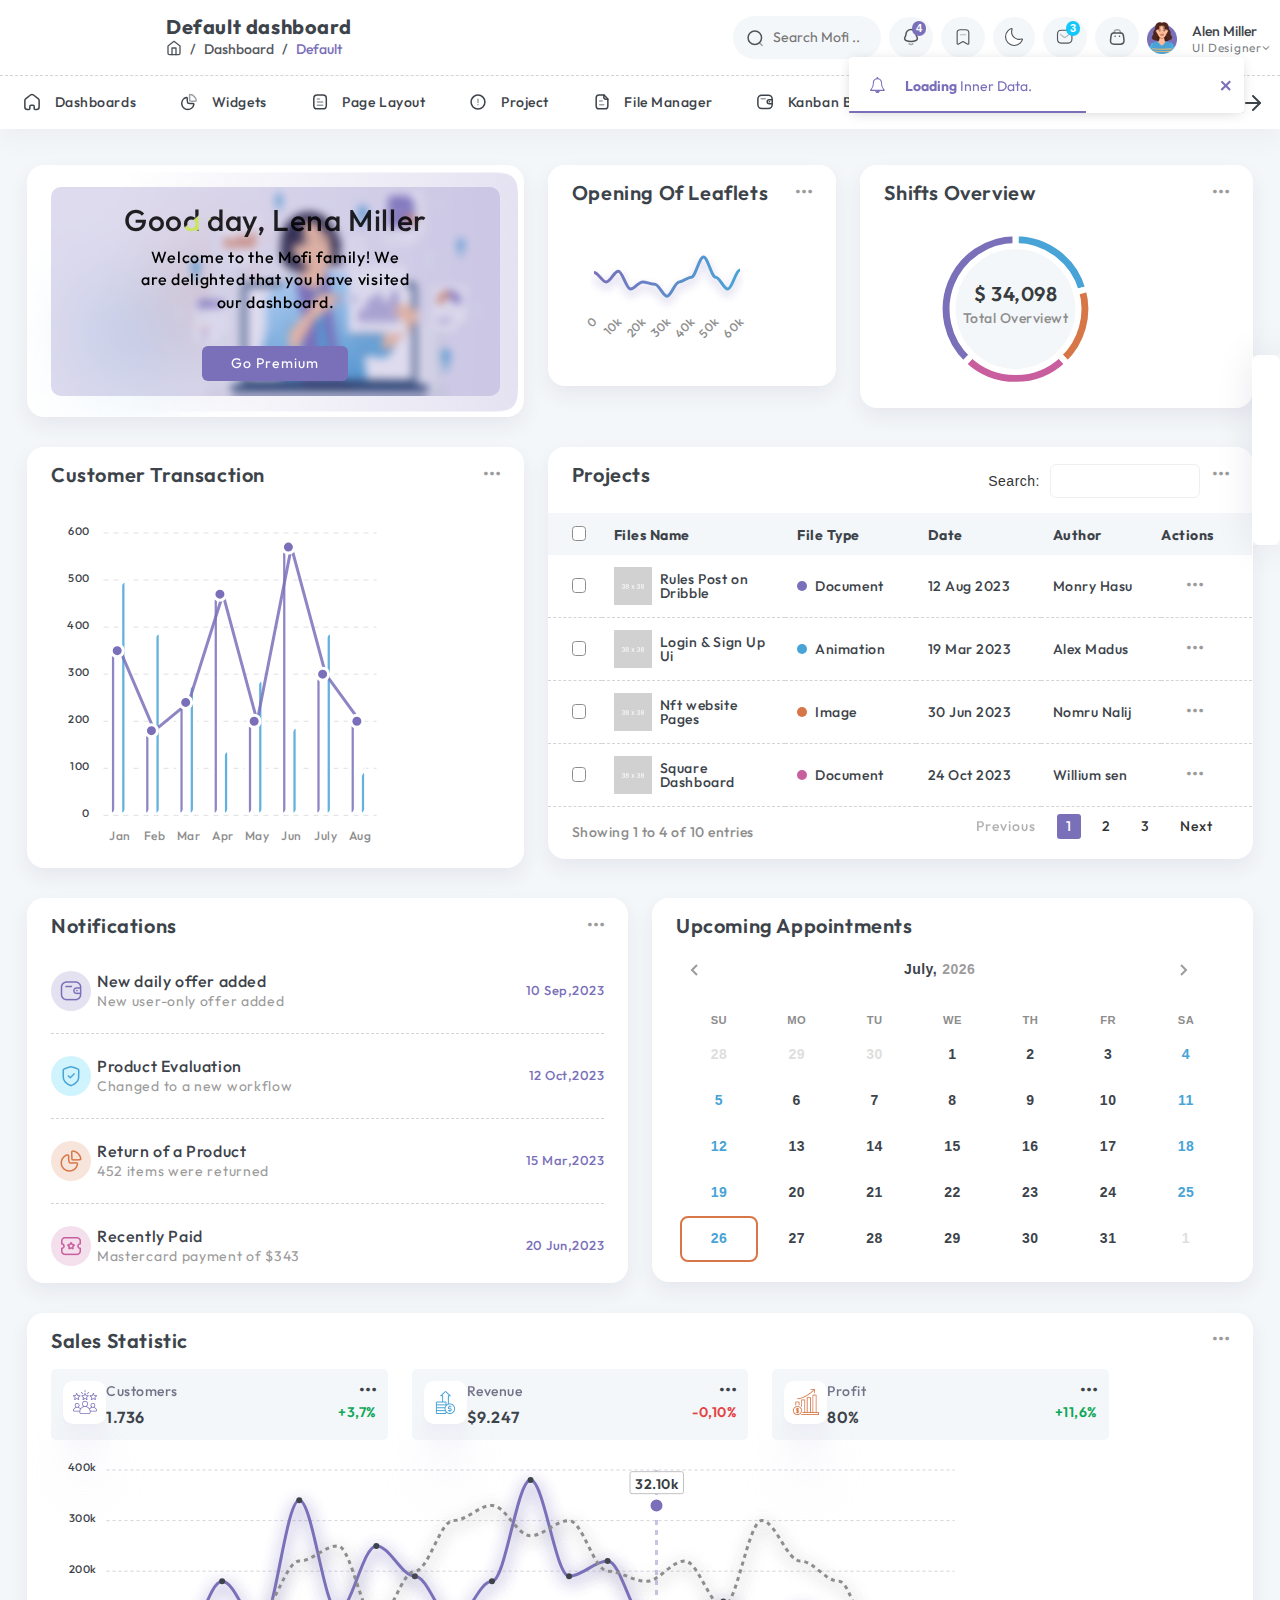
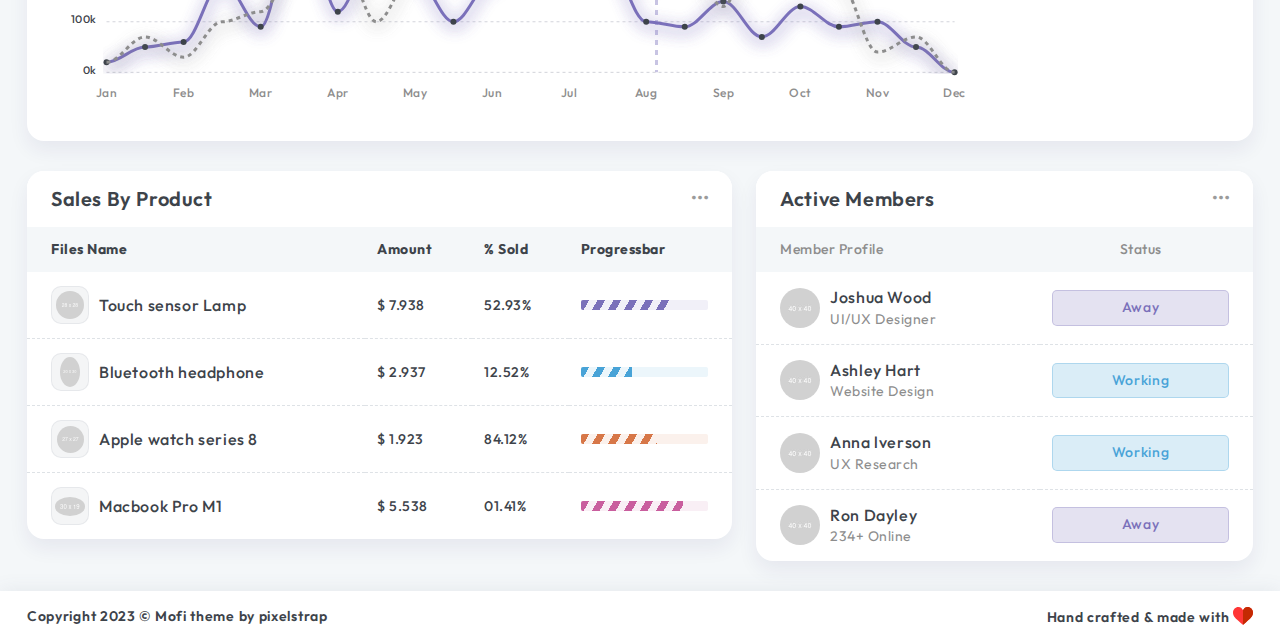
==== commit 4bb90663: "favicon" ====
--- a/template/index.html
+++ b/template/index.html
@@ -7,8 +7,8 @@
     <meta name="description" content="Mofi admin is super flexible, powerful, clean &amp; modern responsive bootstrap 5 admin template with unlimited possibilities.">
     <meta name="keywords" content="admin template, Mofi admin template, dashboard template, flat admin template, responsive admin template, web app">
     <meta name="author" content="pixelstrap">
-    <link rel="icon" href="../assets/images/favicon.png" type="image/x-icon">
-    <link rel="shortcut icon" href="../assets/images/favicon.png" type="image/x-icon">
+    <link rel="icon" href="../assets/images/logo/logoicon.png" type="image/x-icon">
+    <link rel="shortcut icon" href="../assets/images/logo/logoicon.png" type="image/x-icon">
     <title>CES CRM</title>
     <!-- Google font-->
     <link rel="preconnect" href="https://fonts.googleapis.com">
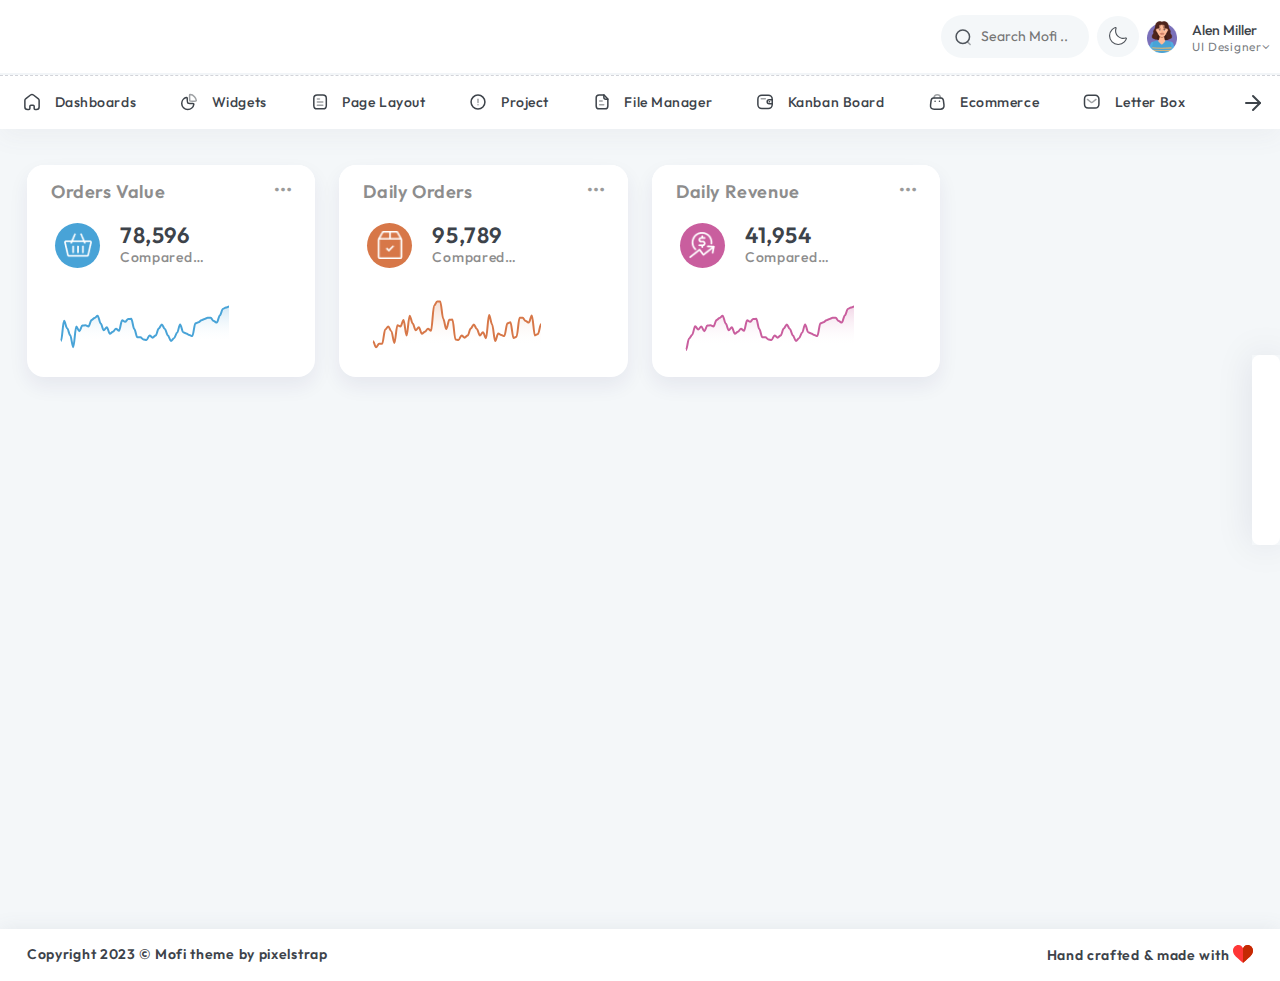
==== commit 8971da1a: "index" ====
--- a/template/index.html
+++ b/template/index.html
@@ -29,7 +29,10 @@
     <link rel="stylesheet" type="text/css" href="../assets/css/vendors/scrollbar.css">
     <link rel="stylesheet" type="text/css" href="../assets/css/vendors/animate.css">
     <link rel="stylesheet" type="text/css" href="../assets/css/vendors/datatables.css">
-    <link rel="stylesheet" type="text/css" href="../assets/css/vendors/date-range-picker/flatpickr.min.css">
+    <link rel="stylesheet" type="text/css" href="../assets/css/vendors/date-picker.css">
+    <link rel="stylesheet" type="text/css" href="../assets/css/vendors/owlcarousel.css">
+    <link rel="stylesheet" type="text/css" href="../assets/css/vendors/rating.css">
+    <link rel="stylesheet" type="text/css" href="../assets/css/vendors/vector-map.css">
     <!-- Plugins css Ends-->
     <!-- Bootstrap css-->
     <link rel="stylesheet" type="text/css" href="../assets/css/vendors/bootstrap.css">
@@ -40,58 +43,27 @@
     <link rel="stylesheet" type="text/css" href="../assets/css/responsive.css">
   </head>
   <body> 
-    <!-- <div class="loader-wrapper"> 
-      <div class="loader loader-1">
-        <div class="loader-outter"></div>
-        <div class="loader-inner"></div>
-        <div class="loader-inner-1"></div>
-      </div>
-    </div> -->
-    <!-- loader ends-->
-    <!-- tap on top starts-->
-    <div class="tap-top"><i data-feather="chevrons-up"></i></div>
-    <!-- tap on tap ends-->
     <!-- page-wrapper Start-->
     <div class="page-wrapper compact-wrapper" id="pageWrapper">
       <div class="page-header row">
         <div class="header-logo-wrapper col-auto">
-          <div class="logo-wrapper"><a href="index.html"><img class="img-fluid for-light" src="../assets/images/logo/logo-crm.png" alt=""/><img class="img-fluid for-dark" src="../assets/images/logo/logo_light.png" alt=""/></a></div>
+          <div class="logo-wrapper"><a href="index.html"><img style="width: 100%;" class="img-fluid for-light" src="../assets/images/logo/logo-crm.png" alt=""/><img class="img-fluid for-dark" src="../assets/images/logo/logo_light.png" alt=""/></a></div>
         </div>
-        <div class="col-4 col-xl-4 page-title">
-          <h4 class="f-w-700">Default dashboard</h4>
+        <!-- <div class="col-4 col-xl-4 page-title">
+          <h4 class="f-w-700"> Dashboard</h4>
           <nav>
             <ol class="breadcrumb justify-content-sm-start align-items-center mb-0">
               <li class="breadcrumb-item"><a href="index.html"> <i data-feather="home"> </i></a></li>
               <li class="breadcrumb-item f-w-400">Dashboard</li>
-              <li class="breadcrumb-item f-w-400 active">Default</li>
             </ol>
           </nav>
-        </div>
+        </div> -->
         <!-- Page Header Start-->
         <div class="header-wrapper col m-0">
           <div class="row">
-            <form class="form-inline search-full col" action="#" method="get">
-              <div class="form-group w-100">
-                <div class="Typeahead Typeahead--twitterUsers">
-                  <div class="u-posRelative">
-                    <input class="demo-input Typeahead-input form-control-plaintext w-100" type="text" placeholder="Search Mofi .." name="q" title="" autofocus>
-                    <div class="spinner-border Typeahead-spinner" role="status"><span class="sr-only">Loading...</span></div><i class="close-search" data-feather="x"></i>
-                  </div>
-                  <div class="Typeahead-menu"></div>
-                </div>
-              </div>
-            </form>
-            <div class="header-logo-wrapper col-auto p-0">
-              <div class="logo-wrapper"><a href="index.html"><img class="img-fluid" src="../assets/images/logo/logo-crm.png" alt=""></a></div>
-              <div class="toggle-sidebar">
-                <svg class="stroke-icon sidebar-toggle status_toggle middle">
-                  <use href="../assets/svg/icon-sprite.svg#toggle-icon"></use>
-                </svg>
-              </div>
-            </div>
             <div class="nav-right col-xxl-8 col-xl-6 col-md-7 col-8 pull-right right-header p-0 ms-auto">
               <ul class="nav-menus">
-                <li>                         <span class="header-search">
+                <li><span class="header-search">
                     <svg>
                       <use href="../assets/svg/icon-sprite.svg#search"></use>
                     </svg></span></li>
@@ -107,178 +79,11 @@
                     </div>
                   </div>
                 </li>
-                <li class="onhover-dropdown">
-                  <div class="notification-box">
-                    <svg>
-                      <use href="../assets/svg/icon-sprite.svg#notification"></use>
-                    </svg><span class="badge rounded-pill badge-primary">4 </span>
-                  </div>
-                  <div class="onhover-show-div notification-dropdown">
-                    <h5 class="f-18 f-w-600 mb-0 dropdown-title">Notitications                               </h5>
-                    <ul class="notification-box">
-                      <li class="d-flex"> 
-                        <div class="flex-shrink-0 bg-light-primary"><img src="../assets/images/dashboard/icon/wallet.png" alt="Wallet"></div>
-                        <div class="flex-grow-1"> <a href="private-chat.html">
-                            <h6>New daily offer added</h6></a>
-                          <p>New user-only offer added</p>
-                        </div>
-                      </li>
-                      <li class="d-flex"> 
-                        <div class="flex-shrink-0 bg-light-info"><img src="../assets/images/dashboard/icon/shield-dne.png" alt="Shield-dne"></div>
-                        <div class="flex-grow-1"> <a href="private-chat.html">
-                            <h6>Product Evaluation</h6></a>
-                          <p>Changed to a new workflow</p>
-                        </div>
-                      </li>
-                      <li class="d-flex"> 
-                        <div class="flex-shrink-0 bg-light-warning"><img src="../assets/images/dashboard/icon/graph.png" alt="Graph"></div>
-                        <div class="flex-grow-1"> <a href="private-chat.html">
-                            <h6>Return of a Product</h6></a>
-                          <p>452 items were returned</p>
-                        </div>
-                      </li>
-                      <li class="d-flex"> 
-                        <div class="flex-shrink-0 bg-light-tertiary"><img src="../assets/images/dashboard/icon/ticket-star.png" alt="Ticket-star"></div>
-                        <div class="flex-grow-1"> <a href="private-chat.html">
-                            <h6>Recently Paid</h6></a>
-                          <p>Mastercard payment of $343</p>
-                        </div>
-                      </li>
-                      <li><a class="f-w-700" href="private-chat.html">Check all     </a></li>
-                    </ul>
-                  </div>
-                </li>
-                <li class="onhover-dropdown">
-                  <svg>
-                    <use href="../assets/svg/icon-sprite.svg#header-bookmark"></use>
-                  </svg>
-                  <div class="onhover-show-div bookmark-flip">
-                    <div class="flip-card">
-                      <div class="flip-card-inner">
-                        <div class="front">
-                          <h5 class="f-18 f-w-600 mb-0 dropdown-title">Bookmark</h5>
-                          <ul class="bookmark-dropdown">
-                            <li>
-                              <div class="row">
-                                <div class="col-4 text-center">
-                                  <div class="bookmark-content">
-                                    <div class="bookmark-icon bg-light-primary"><i class="stroke-primary" data-feather="file-text"></i></div><span class="font-primary">Forms</span>
-                                  </div>
-                                </div>
-                                <div class="col-4 text-center">
-                                  <div class="bookmark-content">
-                                    <div class="bookmark-icon bg-light-secondary"><i class="stroke-secondary" data-feather="user"></i></div><span class="font-secondary">Profile</span>
-                                  </div>
-                                </div>
-                                <div class="col-4 text-center">
-                                  <div class="bookmark-content">
-                                    <div class="bookmark-icon bg-light-warning"><i class="stroke-warning" data-feather="server"></i></div><span class="font-warning">Tables</span>
-                                  </div>
-                                </div>
-                              </div>
-                            </li>
-                            <li class="text-center"><a class="flip-btn f-w-700" id="flip-btn" href="javascript:void(0)">Add New Bookmark</a></li>
-                          </ul>
-                        </div>
-                        <div class="back">
-                          <ul>
-                            <li>
-                              <div class="bookmark-dropdown flip-back-content">
-                                <input type="text" placeholder="search...">
-                              </div>
-                            </li>
-                            <li><a class="f-w-700 d-block flip-back" id="flip-back" href="javascript:void(0)">Back</a></li>
-                          </ul>
-                        </div>
-                      </div>
-                    </div>
-                  </div>
-                </li>
                 <li>
                   <div class="mode">
                     <svg>
                       <use href="../assets/svg/icon-sprite.svg#moon"></use>
                     </svg>
-                  </div>
-                </li>
-                <li class="onhover-dropdown">
-                  <div class="notification-box">
-                    <svg>
-                      <use href="../assets/svg/icon-sprite.svg#header-message"></use>
-                    </svg><span class="badge rounded-pill badge-info">3 </span>
-                  </div>
-                  <div class="onhover-show-div notification-dropdown">
-                    <h5 class="f-18 f-w-600 mb-0 dropdown-title">Messages             </h5>
-                    <ul class="messages">
-                      <li class="d-flex b-light1-primary gap-2"> 
-                        <div class="flex-shrink-0"><img src="../assets/images/dashboard-2/user/1.png" alt="Graph"></div>
-                        <div class="flex-grow-1"> <a href="private-chat.html">
-                            <h6 class="font-primary f-w-600">Hackett Yessenia</h6></a>
-                          <p>Hello Miss...&#128522;</p>
-                        </div><span>10 min.</span>
-                      </li>
-                      <li class="d-flex b-light1-secondary gap-2"> 
-                        <div class="flex-shrink-0"><img src="../assets/images/dashboard-2/user/2.png" alt="Graph"></div>
-                        <div class="flex-grow-1"> <a href="private-chat.html">
-                            <h6 class="font-secondary f-w-600">schneider Adan</h6></a>
-                          <p>Wishing You a Happy Birthday Dear..  🥳&#127882;</p>
-                        </div><span>25 min.</span>
-                      </li>
-                      <li class="d-flex b-light1-success gap-2"> 
-                        <div class="flex-shrink-0"><img src="../assets/images/dashboard-2/user/3.png" alt="Graph"></div>
-                        <div class="flex-grow-1"> <a href="private-chat.html">
-                            <h6 class="font-success f-w-600">Mahdi Gholizadeh</h6></a>
-                          <p>Hello Dear!! This Theme Is Very beautiful</p>
-                        </div><span>1 hours</span>
-                      </li>
-                      <li><a class="f-w-700" href="email-application.html">Check all</a></li>
-                    </ul>
-                  </div>
-                </li>
-                <li class="cart-nav onhover-dropdown">
-                  <div class="cart-box">
-                    <svg>
-                      <use href="../assets/svg/icon-sprite.svg#stroke-ecommerce"></use>
-                    </svg>
-                  </div>
-                  <div class="cart-dropdown onhover-show-div">
-                    <h5 class="f-18 f-w-600 mb-0 dropdown-title">Cart</h5>
-                    <ul>
-                      <li>
-                        <div class="d-flex"><img class="img-fluid b-r-5 me-3 img-60" src="../assets/images/other-images/cart-img.jpg" alt="">
-                          <div class="flex-grow-1"><span class="f-w-600">Furniture Chair for Home</span>
-                            <div class="qty-box">
-                              <div class="input-group"><span class="input-group-prepend">
-                                  <button class="btn quantity-left-minus" type="button" data-type="minus" data-field="">-</button></span>
-                                <input class="form-control input-number" type="text" name="quantity" value="1"><span class="input-group-prepend">
-                                  <button class="btn quantity-right-plus" type="button" data-type="plus" data-field="">+</button></span>
-                              </div>
-                            </div>
-                            <h6 class="font-primary">$500</h6>
-                          </div>
-                          <div class="close-circle"><a class="bg-danger" href="#"><i data-feather="x"></i></a></div>
-                        </div>
-                      </li>
-                      <li>
-                        <div class="d-flex"><img class="img-fluid b-r-5 me-3 img-60" src="../assets/images/other-images/table-img.jpg" alt="">
-                          <div class="flex-grow-1"><span class="f-w-600">Furniture Table for Office</span>
-                            <div class="qty-box">
-                              <div class="input-group"><span class="input-group-prepend">
-                                  <button class="btn quantity-left-minus" type="button" data-type="minus" data-field="">-</button></span>
-                                <input class="form-control input-number" type="text" name="quantity" value="1"><span class="input-group-prepend">
-                                  <button class="btn quantity-right-plus" type="button" data-type="plus" data-field="">+</button></span>
-                              </div>
-                            </div>
-                            <h6 class="font-primary">$500.00</h6>
-                          </div>
-                          <div class="close-circle"><a class="bg-danger" href="#"><i data-feather="x"></i></a></div>
-                        </div>
-                      </li>
-                      <li class="total">
-                        <h6 class="mb-0">Order Total : <span class="f-w-600 f-right">$1000.00</span></h6>
-                      </li>
-                      <li class="text-center"><a class="d-block mb-3 view-cart f-w-700" href="cart.html">Go to your cart</a><a class="btn btn-primary view-checkout" href="checkout.html">Checkout</a></li>
-                    </ul>
                   </div>
                 </li>
                 <li class="profile-nav onhover-dropdown px-0 py-0">
@@ -314,7 +119,6 @@
       <div class="page-body-wrapper">
         <!-- Page Sidebar Start-->
         <div class="sidebar-wrapper" data-layout="stroke-svg">
-          <div>
             <div class="logo-wrapper"><a href="index.html"><img class="img-fluid" src="../assets/images/logo/logo_light.png" alt=""></a>
               <div class="back-btn"><i class="fa fa-angle-left"></i></div>
               <div class="toggle-sidebar">
@@ -939,808 +743,96 @@
               </div>
               <div class="right-arrow" id="right-arrow"><i data-feather="arrow-right"></i></div>
             </nav>
-          </div>
         </div>
         <!-- Page Sidebar Ends-->
         <div class="page-body">
           <!-- Container-fluid starts-->
-          <div class="container-fluid default-dashboard"> 
-            <div class="row widget-grid">
-              <div class="col-xl-5 col-md-6 proorder-xl-1 proorder-md-1">  
-                <div class="card profile-greeting p-0">
-                  <div class="card-body">
-                    <div class="img-overlay">
-                      <h1>Good day, Lena Miller</h1>
-                      <p>Welcome to the Mofi family! We are delighted that you have visited our dashboard.</p><a class="btn" href="index.html">Go Premium</a>
-                    </div>
-                  </div>
-                </div>
-              </div>
-              <div class="col-xl-3 col-md-6 proorder-xl-2 proorder-md-2">
-                <div class="card">
-                  <div class="card-header card-no-border pb-0">
-                    <div class="header-top">
-                      <h4>Opening of leaflets</h4>
-                      <div class="dropdown icon-dropdown">
-                        <button class="btn dropdown-toggle" id="userdropdown17" type="button" data-bs-toggle="dropdown" aria-expanded="false"><i class="icon-more-alt"></i></button>
-                        <div class="dropdown-menu dropdown-menu-end" aria-labelledby="userdropdown17"><a class="dropdown-item" href="#">Weekly</a><a class="dropdown-item" href="#">Monthly</a><a class="dropdown-item" href="#">Yearly</a></div>
-                      </div>
-                    </div>
-                  </div>
-                  <div class="card-body pb-0 opening-box">
-                    <div class="d-flex align-items-center gap-2"> 
-                      <h2>$ 12,463</h2>
-                      <div class="d-flex">
-                        <p class="mb-0 up-arrow"><i class="fa fa-arrow-up"></i></p><span class="f-w-500 font-success">+ 20.08%</span>
-                      </div>
-                    </div>
-                    <div id="growthchart"> </div>
-                  </div>
-                </div>
-              </div>
-              <div class="col-xl-4 col-md-5 proorder-xl-3 proorder-md-3"> 
-                <div class="card shifts-char-box">
-                  <div class="card-header card-no-border pb-0">
-                    <div class="header-top"> 
-                      <h4>Shifts Overview  </h4>
-                      <div class="d-flex align-items-center gap-3"> 
-                        <div class="location-menu dropdown">
-                          <button class="btn dropdown-toggle" id="locationdropdown" data-bs-toggle="dropdown" aria-expanded="false">Location</button>
-                          <div class="dropdown-menu dropdown-menu-end" aria-labelledby="userdropdown"><a class="dropdown-item" href="#">Address Selection</a><a class="dropdown-item" href="#">Geo-Menu</a><a class="dropdown-item" href="#">Place Picker</a></div>
-                        </div>
-                        <div class="dropdown icon-dropdown">
-                          <button class="btn dropdown-toggle" id="userdropdown16" type="button" data-bs-toggle="dropdown" aria-expanded="false"><i class="icon-more-alt"></i></button>
-                          <div class="dropdown-menu dropdown-menu-end" aria-labelledby="userdropdown16"><a class="dropdown-item" href="#">Weekly</a><a class="dropdown-item" href="#">Monthly</a><a class="dropdown-item" href="#">Yearly</a></div>
-                        </div>
-                      </div>
-                    </div>
-                  </div>
-                  <div class="card-body">
-                    <div class="row"> 
-                      <div class="col-5"> 
-                        <div class="overview" id="shifts-overview"></div>
-                      </div>
-                      <div class="col-7 shifts-overview">
-                        <div class="d-flex gap-2"> 
-                          <div class="flex-shrink-0"><span class="bg-primary"> </span></div>
-                          <div class="flex-grow-1"> 
-                            <h6>New</h6>
-                          </div><span>86</span>
-                        </div>
-                        <div class="d-flex gap-2"> 
-                          <div class="flex-shrink-0"><span class="bg-secondary"></span></div>
-                          <div class="flex-grow-1"> 
-                            <h6>Waiting for approval</h6>
-                          </div><span>210</span>
-                        </div>
-                        <div class="d-flex gap-2"> 
-                          <div class="flex-shrink-0"><span class="bg-warning"> </span></div>
-                          <div class="flex-grow-1"> 
-                            <h6>Assigned</h6>
-                          </div><span>95</span>
-                        </div>
-                        <div class="d-flex gap-2"> 
-                          <div class="flex-shrink-0"><span class="bg-tertiary"></span></div>
-                          <div class="flex-grow-1"> 
-                            <h6>Cancelled</h6>
-                          </div><span>37</span>
-                        </div>
-                      </div>
-                    </div>
-                  </div>
-                </div>
-              </div>
-              <div class="col-xl-7 proorder-xl-5 box-col-7 proorder-md-5"> 
-                <div class="card">
-                  <div class="card-header card-no-border pb-0">
-                    <div class="header-top">
-                      <h4>Projects</h4>
-                      <div class="dropdown icon-dropdown">
-                        <button class="btn dropdown-toggle" id="userdropdown0" type="button" data-bs-toggle="dropdown" aria-expanded="false"><i class="icon-more-alt"></i></button>
-                        <div class="dropdown-menu dropdown-menu-end" aria-labelledby="userdropdown0"><a class="dropdown-item" href="#">Weekly</a><a class="dropdown-item" href="#">Monthly</a><a class="dropdown-item" href="#">Yearly</a></div>
-                      </div>
-                    </div>
-                  </div>
-                  <div class="card-body pt-0 projects px-0">
-                    <div class="table-responsive theme-scrollbar">
-                      <table class="table display" id="selling-product" style="width:100%">
-                        <thead>
-                          <tr> 
-                            <th> 
-                              <div class="form-check">
-                                <input class="form-check-input" type="checkbox" value="">
-                                <label class="form-check-label"></label>
-                              </div>
-                            </th>
-                            <th>Files Name</th>
-                            <th>File Type</th>
-                            <th>Date</th>
-                            <th>Sizes</th>
-                            <th>Author  </th>
-                            <th>Actions</th>
-                          </tr>
-                        </thead>
-                        <tbody>
-                          <tr>
-                            <td>
-                              <div class="form-check">
-                                <input class="form-check-input" type="checkbox" value="">
-                                <label class="form-check-label"></label>
-                              </div>
-                            </td>
-                            <td>
-                              <div class="d-flex align-items-center">
-                                <div class="flex-shrink-0"><img src="../assets/images/dashboard/project/1.png" alt=""></div>
-                                <div class="flex-grow-1 ms-2"><a href="product-page.html">
-                                    <h6>Rules Post on Dribble</h6></a></div>
-                              </div>
-                            </td>
-                            <td class="project-dot">
-                              <div class="d-flex"> 
-                                <div class="flex-shrink-0"><span class="bg-primary"></span></div>
-                                <div class="flex-grow-1">
-                                  <h6>Document</h6>
-                                </div>
-                              </div>
-                            </td>
-                            <td> 12 Aug 2023</td>
-                            <td> 200 Kb</td>
-                            <td>Monry Hasu</td>
-                            <td class="text-center"> 
-                              <div class="dropdown icon-dropdown">
-                                <button class="btn dropdown-toggle" id="userdropdown" type="button" data-bs-toggle="dropdown" aria-expanded="false"><i class="icon-more-alt"></i></button>
-                                <div class="dropdown-menu dropdown-menu-end" aria-labelledby="userdropdown"><a class="dropdown-item" href="#">Weekly</a><a class="dropdown-item" href="#">Monthly</a><a class="dropdown-item" href="#">Yearly</a></div>
-                              </div>
-                            </td>
-                          </tr>
-                          <tr>
-                            <td>
-                              <div class="form-check">
-                                <input class="form-check-input" type="checkbox" value="">
-                                <label class="form-check-label"></label>
-                              </div>
-                            </td>
-                            <td>
-                              <div class="d-flex align-items-center">
-                                <div class="flex-shrink-0"><img src="../assets/images/dashboard/project/2.png" alt=""></div>
-                                <div class="flex-grow-1 ms-2"><a href="product-page.html">
-                                    <h6>Login & Sign Up Ui</h6></a></div>
-                              </div>
-                            </td>
-                            <td class="project-dot">
-                              <div class="d-flex">
-                                <div class="flex-shrink-0"><span class="bg-secondary"></span></div>
-                                <div class="flex-grow-1">
-                                  <h6>Animation</h6>
-                                </div>
-                              </div>
-                            </td>
-                            <td> 19 Mar 2023</td>
-                            <td> 3,5 Mb</td>
-                            <td>Alex Madus</td>
-                            <td class="text-center"> 
-                              <div class="dropdown icon-dropdown">
-                                <button class="btn dropdown-toggle" id="userdropdown2" type="button" data-bs-toggle="dropdown" aria-expanded="false"><i class="icon-more-alt"></i></button>
-                                <div class="dropdown-menu dropdown-menu-end" aria-labelledby="userdropdown2"><a class="dropdown-item" href="#">Weekly</a><a class="dropdown-item" href="#">Monthly</a><a class="dropdown-item" href="#">Yearly</a></div>
-                              </div>
-                            </td>
-                          </tr>
-                          <tr>
-                            <td>
-                              <div class="form-check">
-                                <input class="form-check-input" type="checkbox" value="">
-                                <label class="form-check-label"></label>
-                              </div>
-                            </td>
-                            <td>
-                              <div class="d-flex align-items-center">
-                                <div class="flex-shrink-0"><img src="../assets/images/dashboard/project/3.png" alt=""></div>
-                                <div class="flex-grow-1 ms-2"><a href="product-page.html">
-                                    <h6>Nft website Pages</h6></a></div>
-                              </div>
-                            </td>
-                            <td class="project-dot">
-                              <div class="d-flex">
-                                <div class="flex-shrink-0"><span class="bg-warning"></span></div>
-                                <div class="flex-grow-1">
-                                  <h6>Image</h6>
-                                </div>
-                              </div>
-                            </td>
-                            <td> 30 Jun 2023</td>
-                            <td> 800 Kb</td>
-                            <td>Nomru Nalij</td>
-                            <td class="text-center"> 
-                              <div class="dropdown icon-dropdown">
-                                <button class="btn dropdown-toggle" id="userdropdown3" type="button" data-bs-toggle="dropdown" aria-expanded="false"><i class="icon-more-alt"></i></button>
-                                <div class="dropdown-menu dropdown-menu-end" aria-labelledby="userdropdown3"><a class="dropdown-item" href="#">Weekly</a><a class="dropdown-item" href="#">Monthly</a><a class="dropdown-item" href="#">Yearly</a></div>
-                              </div>
-                            </td>
-                          </tr>
-                          <tr>
-                            <td>
-                              <div class="form-check">
-                                <input class="form-check-input" type="checkbox" value="">
-                                <label class="form-check-label"></label>
-                              </div>
-                            </td>
-                            <td>
-                              <div class="d-flex align-items-center">
-                                <div class="flex-shrink-0"><img src="../assets/images/dashboard/project/4.png" alt=""></div>
-                                <div class="flex-grow-1 ms-2"><a href="product-page.html">
-                                    <h6>Square Dashboard</h6></a></div>
-                              </div>
-                            </td>
-                            <td class="project-dot">
-                              <div class="d-flex">
-                                <div class="flex-shrink-0"><span class="bg-tertiary"></span></div>
-                                <div class="flex-grow-1">
-                                  <h6>Document</h6>
-                                </div>
-                              </div>
-                            </td>
-                            <td> 24 Oct 2023</td>
-                            <td> 2,8 Mb</td>
-                            <td>Willium sen</td>
-                            <td class="text-center"> 
-                              <div class="dropdown icon-dropdown">
-                                <button class="btn dropdown-toggle" id="userdropdown4" type="button" data-bs-toggle="dropdown" aria-expanded="false"><i class="icon-more-alt"></i></button>
-                                <div class="dropdown-menu dropdown-menu-end" aria-labelledby="userdropdown4"><a class="dropdown-item" href="#">Weekly</a><a class="dropdown-item" href="#">Monthly</a><a class="dropdown-item" href="#">Yearly</a></div>
-                              </div>
-                            </td>
-                          </tr>
-                          <tr>
-                            <td>
-                              <div class="form-check">
-                                <input class="form-check-input" type="checkbox" value="">
-                                <label class="form-check-label"></label>
-                              </div>
-                            </td>
-                            <td>
-                              <div class="d-flex align-items-center">
-                                <div class="flex-shrink-0"><img src="../assets/images/dashboard/project/4.png" alt=""></div>
-                                <div class="flex-grow-1 ms-2"><a href="product-page.html">
-                                    <h6>Square Dashboard</h6></a></div>
-                              </div>
-                            </td>
-                            <td class="project-dot">
-                              <div class="d-flex">
-                                <div class="flex-shrink-0"><span class="bg-tertiary"></span></div>
-                                <div class="flex-grow-1">
-                                  <h6>Document</h6>
-                                </div>
-                              </div>
-                            </td>
-                            <td> 24 Oct 2023</td>
-                            <td> 2,8 Mb</td>
-                            <td>Willium sen</td>
-                            <td class="text-center"> 
-                              <div class="dropdown icon-dropdown">
-                                <button class="btn dropdown-toggle" id="userdropdown5" type="button" data-bs-toggle="dropdown" aria-expanded="false"><i class="icon-more-alt"></i></button>
-                                <div class="dropdown-menu dropdown-menu-end" aria-labelledby="userdropdown5"><a class="dropdown-item" href="#">Weekly</a><a class="dropdown-item" href="#">Monthly</a><a class="dropdown-item" href="#">Yearly</a></div>
-                              </div>
-                            </td>
-                          </tr>
-                          <tr>
-                            <td>
-                              <div class="form-check">
-                                <input class="form-check-input" type="checkbox" value="">
-                                <label class="form-check-label"></label>
-                              </div>
-                            </td>
-                            <td>
-                              <div class="d-flex align-items-center">
-                                <div class="flex-shrink-0"><img src="../assets/images/dashboard/project/1.png" alt=""></div>
-                                <div class="flex-grow-1 ms-2"><a href="product-page.html">
-                                    <h6>Rules Post on Dribble</h6></a></div>
-                              </div>
-                            </td>
-                            <td class="project-dot">
-                              <div class="d-flex"> 
-                                <div class="flex-shrink-0"><span class="bg-primary"></span></div>
-                                <div class="flex-grow-1">
-                                  <h6>Document</h6>
-                                </div>
-                              </div>
-                            </td>
-                            <td> 12 Aug 2023</td>
-                            <td> 200 Kb</td>
-                            <td>Monry Hasu</td>
-                            <td class="text-center"> 
-                              <div class="dropdown icon-dropdown">
-                                <button class="btn dropdown-toggle" id="userdropdown6" type="button" data-bs-toggle="dropdown" aria-expanded="false"><i class="icon-more-alt"></i></button>
-                                <div class="dropdown-menu dropdown-menu-end" aria-labelledby="userdropdown6"><a class="dropdown-item" href="#">Weekly</a><a class="dropdown-item" href="#">Monthly</a><a class="dropdown-item" href="#">Yearly</a></div>
-                              </div>
-                            </td>
-                          </tr>
-                          <tr>
-                            <td>
-                              <div class="form-check">
-                                <input class="form-check-input" type="checkbox" value="">
-                                <label class="form-check-label"></label>
-                              </div>
-                            </td>
-                            <td>
-                              <div class="d-flex align-items-center">
-                                <div class="flex-shrink-0"><img src="../assets/images/dashboard/project/2.png" alt=""></div>
-                                <div class="flex-grow-1 ms-2"><a href="product-page.html">
-                                    <h6>Login & Sign Up Ui</h6></a></div>
-                              </div>
-                            </td>
-                            <td class="project-dot">
-                              <div class="d-flex">
-                                <div class="flex-shrink-0"><span class="bg-secondary"></span></div>
-                                <div class="flex-grow-1">
-                                  <h6>Animation</h6>
-                                </div>
-                              </div>
-                            </td>
-                            <td> 19 Mar 2023</td>
-                            <td> 3,5 Mb</td>
-                            <td>Alex Madus</td>
-                            <td class="text-center"> 
-                              <div class="dropdown icon-dropdown">
-                                <button class="btn dropdown-toggle" id="userdropdown7" type="button" data-bs-toggle="dropdown" aria-expanded="false"><i class="icon-more-alt"></i></button>
-                                <div class="dropdown-menu dropdown-menu-end" aria-labelledby="userdropdown7"><a class="dropdown-item" href="#">Weekly</a><a class="dropdown-item" href="#">Monthly</a><a class="dropdown-item" href="#">Yearly</a></div>
-                              </div>
-                            </td>
-                          </tr>
-                          <tr>
-                            <td>
-                              <div class="form-check">
-                                <input class="form-check-input" type="checkbox" value="">
-                                <label class="form-check-label"></label>
-                              </div>
-                            </td>
-                            <td>
-                              <div class="d-flex align-items-center">
-                                <div class="flex-shrink-0"><img src="../assets/images/dashboard/project/4.png" alt=""></div>
-                                <div class="flex-grow-1 ms-2"><a href="product-page.html">
-                                    <h6>Square Dashboard</h6></a></div>
-                              </div>
-                            </td>
-                            <td class="project-dot">
-                              <div class="d-flex">
-                                <div class="flex-shrink-0"><span class="bg-tertiary"></span></div>
-                                <div class="flex-grow-1">
-                                  <h6>Document</h6>
-                                </div>
-                              </div>
-                            </td>
-                            <td> 24 Oct 2023</td>
-                            <td> 2,8 Mb</td>
-                            <td>Willium sen</td>
-                            <td class="text-center"> 
-                              <div class="dropdown icon-dropdown">
-                                <button class="btn dropdown-toggle" id="userdropdown8" type="button" data-bs-toggle="dropdown" aria-expanded="false"><i class="icon-more-alt"></i></button>
-                                <div class="dropdown-menu dropdown-menu-end" aria-labelledby="userdropdown8"><a class="dropdown-item" href="#">Weekly</a><a class="dropdown-item" href="#">Monthly</a><a class="dropdown-item" href="#">Yearly</a></div>
-                              </div>
-                            </td>
-                          </tr>
-                          <tr>
-                            <td>
-                              <div class="form-check">
-                                <input class="form-check-input" type="checkbox" value="">
-                                <label class="form-check-label"></label>
-                              </div>
-                            </td>
-                            <td>
-                              <div class="d-flex align-items-center">
-                                <div class="flex-shrink-0"><img src="../assets/images/dashboard/project/3.png" alt=""></div>
-                                <div class="flex-grow-1 ms-2"><a href="product-page.html">
-                                    <h6>Nft website Pages</h6></a></div>
-                              </div>
-                            </td>
-                            <td class="project-dot">
-                              <div class="d-flex">
-                                <div class="flex-shrink-0"><span class="bg-warning"></span></div>
-                                <div class="flex-grow-1">
-                                  <h6>Image</h6>
-                                </div>
-                              </div>
-                            </td>
-                            <td> 30 Jun 2023</td>
-                            <td> 800 Kb</td>
-                            <td>Nomru Nalij</td>
-                            <td class="text-center"> 
-                              <div class="dropdown icon-dropdown">
-                                <button class="btn dropdown-toggle" id="userdropdown9" type="button" data-bs-toggle="dropdown" aria-expanded="false"><i class="icon-more-alt9"></i></button>
-                                <div class="dropdown-menu dropdown-menu-end" aria-labelledby="userdropdown9"><a class="dropdown-item" href="#">Weekly</a><a class="dropdown-item" href="#">Monthly</a><a class="dropdown-item" href="#">Yearly</a></div>
-                              </div>
-                            </td>
-                          </tr>
-                          <tr>
-                            <td>
-                              <div class="form-check">
-                                <input class="form-check-input" type="checkbox" value="">
-                                <label class="form-check-label"></label>
-                              </div>
-                            </td>
-                            <td>
-                              <div class="d-flex align-items-center">
-                                <div class="flex-shrink-0"><img src="../assets/images/dashboard/project/1.png" alt=""></div>
-                                <div class="flex-grow-1 ms-2"><a href="product-page.html">
-                                    <h6>Rules Post on Dribble</h6></a></div>
-                              </div>
-                            </td>
-                            <td class="project-dot">
-                              <div class="d-flex">
-                                <div class="flex-shrink-0"><span class="bg-primary"></span></div>
-                                <div class="flex-grow-1">
-                                  <h6>Document</h6>
-                                </div>
-                              </div>
-                            </td>
-                            <td> 12 Aug 2023</td>
-                            <td> 200 Kb</td>
-                            <td>Monry Hasu</td>
-                            <td class="text-center"> 
-                              <div class="dropdown icon-dropdown">
-                                <button class="btn dropdown-toggle" id="userdropdown10" type="button" data-bs-toggle="dropdown" aria-expanded="false"><i class="icon-more-alt"></i></button>
-                                <div class="dropdown-menu dropdown-menu-end" aria-labelledby="userdropdown10"><a class="dropdown-item" href="#">Weekly</a><a class="dropdown-item" href="#">Monthly</a><a class="dropdown-item" href="#">Yearly</a></div>
-                              </div>
-                            </td>
-                          </tr>
-                        </tbody>
-                      </table>
-                    </div>
-                  </div>
-                </div>
-              </div>
-              <div class="col-xl-5 col-md-7 proorder-xl-4 box-col-5 proorder-md-6"> 
-                <div class="card">
-                  <div class="card-header card-no-border pb-0">
-                    <div class="header-top">
-                      <h4>Customer Transaction</h4>
-                      <div class="dropdown icon-dropdown">
-                        <button class="btn dropdown-toggle" id="userdropdown11" type="button" data-bs-toggle="dropdown" aria-expanded="false"><i class="icon-more-alt"></i></button>
-                        <div class="dropdown-menu dropdown-menu-end" aria-labelledby="userdropdown11"><a class="dropdown-item" href="#">Weekly</a><a class="dropdown-item" href="#">Monthly</a><a class="dropdown-item" href="#">Yearly</a></div>
-                      </div>
-                    </div>
-                  </div>
-                  <div class="card-body pb-0">
-                    <div id="customer-transaction"></div>
-                  </div>
-                </div>
-              </div>
-              <div class="col-xxl-3 col-xl-6 col-md-5 box-col-6 proorder-xl-6 proorder-md-7"> 
-                <div class="card">
-                  <div class="card-header card-no-border pb-0">
-                    <div class="header-top">
-                      <h4>Notifications</h4>
-                      <div class="dropdown icon-dropdown">
-                        <button class="btn dropdown-toggle" id="userdropdown12" type="button" data-bs-toggle="dropdown" aria-expanded="false"><i class="icon-more-alt"></i></button>
-                        <div class="dropdown-menu dropdown-menu-end" aria-labelledby="userdropdown12"><a class="dropdown-item" href="#">Weekly</a><a class="dropdown-item" href="#">Monthly</a><a class="dropdown-item" href="#">Yearly</a></div>
-                      </div>
-                    </div>
-                  </div>
-                  <div class="card-body">
-                    <ul class="notification-box">
-                      <li class="d-flex"> 
-                        <div class="flex-shrink-0 bg-light-primary"><img src="../assets/images/dashboard/icon/wallet.png" alt="Wallet"></div>
-                        <div class="flex-grow-1"> <a href="private-chat.html">
-                            <h5>New daily offer added</h5></a>
-                          <p class="text-truncate">New user-only offer added</p>
-                        </div><span>10 Sep,2023</span>
-                      </li>
-                      <li class="d-flex"> 
-                        <div class="flex-shrink-0 bg-light-info"><img src="../assets/images/dashboard/icon/shield-dne.png" alt="Shield-dne"></div>
-                        <div class="flex-grow-1"> <a href="private-chat.html">
-                            <h5>Product Evaluation</h5></a>
-                          <p class="text-truncate">Changed to a new workflow</p>
-                        </div><span>12 Oct,2023</span>
-                      </li>
-                      <li class="d-flex"> 
-                        <div class="flex-shrink-0 bg-light-warning"> <img src="../assets/images/dashboard/icon/graph.png" alt="Graph"></div>
-                        <div class="flex-grow-1"> <a href="private-chat.html">
-                            <h5>Return of a Product</h5></a>
-                          <p class="text-truncate">452 items were returned</p>
-                        </div><span>15 Mar,2023</span>
-                      </li>
-                      <li class="d-flex"> 
-                        <div class="flex-shrink-0 bg-light-tertiary"><img src="../assets/images/dashboard/icon/ticket-star.png" alt="Ticket-star"></div>
-                        <div class="flex-grow-1"> <a href="private-chat.html">
-                            <h5>Recently Paid</h5></a>
-                          <p class="text-truncate">Mastercard payment of $343  </p>
-                        </div><span>20 Jun,2023</span>
-                      </li>
-                    </ul>
-                  </div>
-                </div>
-              </div>
-              <div class="col-xxl-5 col-xl-6 box-col-6 proorder-xl-7 proorder-md-8"> 
-                <div class="card">
-                  <div class="card-header card-no-border pb-0">
-                    <div class="header-top">
-                      <h4>Upcoming Appointments</h4>
-                    </div>
-                  </div>
-                  <div class="card-body appointments relative">
-                    <div class="row"> 
-                      <div class="col-5"> 
-                        <ul class="appointments-user">
-                          <li class="d-flex align-items-center">
-                            <div class="flex-shrink-0"><img src="../assets/images/dashboard/user/05.png" alt=""></div>
-                            <div class="flex-grow-1"><a href="private-chat.html">
-                                <h5>John Elliot</h5></a>
-                              <p>21 Oct 2023<span>(15:55 AM)</span></p>
-                            </div>
-                          </li>
-                          <li class="d-flex align-items-center">
-                            <div class="flex-shrink-0"><img src="../assets/images/dashboard/user/06.png" alt=""></div>
-                            <div class="flex-grow-1"><a href="private-chat.html">
-                                <h5>Ashley Hart</h5></a>
-                              <p>12 Oct 2023<span>(10:20 AM)</span></p>
-                            </div>
-                          </li>
-                          <li class="d-flex align-items-center">
-                            <div class="flex-shrink-0"><img src="../assets/images/dashboard/user/07.png" alt=""></div>
-                            <div class="flex-grow-1"><a href="private-chat.html">
-                                <h5>Anna lverson</h5></a>
-                              <p>05 Oct 2023<span>(14:30 AM)</span></p>
-                            </div>
-                          </li>
-                          <li class="d-flex align-items-center">
-                            <div class="flex-shrink-0"><img src="../assets/images/dashboard/user/08.png" alt=""></div>
-                            <div class="flex-grow-1"><a href="private-chat.html">
-                                <h5>Dana Lemon</h5></a>
-                              <p>01 Oct 2023     <span>(18:45 AM)</span></p>
-                            </div>
-                          </li>
-                        </ul>
-                      </div>
-                      <div class="col-7"> 
-                        <div class="datepicker-here mod" id="datepicker"></div>
-                      </div>
-                    </div>
-                  </div>
-                </div>
-              </div>
-              <div class="col-xxl-4 col-xl-5 col-md-7 box-col-5 proorder-xl-10 proorder-md-4"> 
-                <div class="card">
-                  <div class="card-header card-no-border pb-0">   
-                    <div class="header-top">
-                      <h4>Active Members     </h4>
-                      <div class="dropdown icon-dropdown">
-                        <button class="btn dropdown-toggle" id="userdropdown13" type="button" data-bs-toggle="dropdown" aria-expanded="false"><i class="icon-more-alt"></i></button>
-                        <div class="dropdown-menu dropdown-menu-end" aria-labelledby="userdropdown13"><a class="dropdown-item" href="#">Weekly</a><a class="dropdown-item" href="#">Monthly</a><a class="dropdown-item" href="#">Yearly</a></div>
-                      </div>
-                    </div>
-                  </div>
-                  <div class="card-body active-members px-0 pb-0">
-                    <div class="table-responsive theme-scrollbar">
-                      <table class="table display" style="width:100%">
-                        <thead>
-                          <tr>
-                            <th>Member Profile</th>
-                            <th>Today’s hrours    </th>
-                            <th class="text-center">Status</th>
-                          </tr>
-                        </thead>
-                        <tbody>   
-                          <tr>
-                            <td>
-                              <div class="d-flex align-items-center">
-                                <div class="flex-shrink-0"><img src="../assets/images/dashboard/user/01.jpg" alt=""></div>
-                                <div class="flex-grow-1"><a href="product.html">
-                                    <h5>Joshua Wood</h5></a><span>UI/UX Designer</span></div>
-                              </div>
-                            </td>
-                            <td> 02 hours</td>
-                            <td>
-                              <p class="members-box background-light-primary text-center b-light-primary font-primary"> Away</p>
-                            </td>
-                          </tr>
-                          <tr>
-                            <td>
-                              <div class="d-flex align-items-center">
-                                <div class="flex-shrink-0"><img src="../assets/images/dashboard/user/02.jpg" alt=""></div>
-                                <div class="flex-grow-1"><a href="product.html">
-                                    <h5>Ashley Hart</h5></a><span>Website Design</span></div>
-                              </div>
-                            </td>
-                            <td> 05 hours</td>
-                            <td>
-                              <p class="members-box background-light-secondary text-center b-light-secondary font-secondary">Working</p>
-                            </td>
-                          </tr>
-                          <tr>
-                            <td>
-                              <div class="d-flex align-items-center">
-                                <div class="flex-shrink-0"><img src="../assets/images/dashboard/user/03.jpg" alt=""></div>
-                                <div class="flex-grow-1"><a href="product.html">
-                                    <h5>Anna lverson </h5></a><span>UX Research</span></div>
-                              </div>
-                            </td>
-                            <td> 10 hours</td>
-                            <td> 
-                              <p class="members-box background-light-secondary text-center b-light-secondary font-secondary"> Working</p>
-                            </td>
-                          </tr>
-                          <tr>
-                            <td>
-                              <div class="d-flex align-items-center">
-                                <div class="flex-shrink-0"><img src="../assets/images/dashboard/user/04.jpg" alt=""></div>
-                                <div class="flex-grow-1"><a href="product.html">
-                                    <h5>Ron Dayley</h5></a><span>234+ Online</span></div>
-                              </div>
-                            </td>
-                            <td> 15 hours</td>
-                            <td>
-                              <p class="members-box background-light-primary text-center b-light-primary font-primary"> Away</p>
-                            </td>
-                          </tr>
-                        </tbody>
-                      </table>
-                    </div>
-                  </div>
-                </div>
-              </div>
-              <div class="col-xxl-7 col-xl-12 box-col-12 proorder-xl-8 proorder-md-9"> 
-                <div class="card">
-                  <div class="card-header card-no-border pb-0">
-                    <div class="header-top">
-                      <h4>Sales Statistic</h4>
-                      <div class="dropdown icon-dropdown">
-                        <button class="btn dropdown-toggle" id="userdropdown14" type="button" data-bs-toggle="dropdown" aria-expanded="false"><i class="icon-more-alt"></i></button>
-                        <div class="dropdown-menu dropdown-menu-end" aria-labelledby="userdropdown14"><a class="dropdown-item" href="#">Weekly</a><a class="dropdown-item" href="#">Monthly</a><a class="dropdown-item" href="#">Yearly</a></div>
-                      </div>
-                    </div>
-                  </div>
-                  <div class="card-body sale-statistic">
-                    <div class="row"> 
-                      <div class="col-3 statistic-icon">    
-                        <div class="light-card balance-card widget-hover">
-                          <div class="icon-box"><img src="../assets/images/dashboard/icon/customers.png" alt=""></div>
-                          <div> <span class="f-w-500 f-light">Customers</span>
-                            <h5 class="mt-1 mb-0">1.736</h5>
-                          </div>
-                          <div class="ms-auto text-end">
-                            <div class="dropdown icon-dropdown">
-                              <button class="btn dropdown-toggle" id="incomedropdown" type="button" data-bs-toggle="dropdown" aria-expanded="false"><i class="icon-more-alt"></i></button>
-                              <div class="dropdown-menu dropdown-menu-end" aria-labelledby="incomedropdown"><a class="dropdown-item" href="#">Today</a><a class="dropdown-item" href="#">Tomorrow</a><a class="dropdown-item" href="#">Yesterday </a></div>
-                            </div><span class="f-w-600 font-success">+3,7%</span>
+          <div class="container-fluid dashboard-3">
+            <div class="row">
+              <div class="col-xl-9">
+                <div class="row">
+                  <div class="col-xl-4 col-sm-6"> 
+                    <div class="card">
+                      <div class="card-header card-no-border pb-0">
+                        <div class="header-top daily-revenue-card">
+                          <h4>Orders Value</h4>
+                          <div class="dropdown icon-dropdown">
+                            <button class="btn dropdown-toggle" id="userdropdown2" type="button" data-bs-toggle="dropdown" aria-expanded="false"><i class="icon-more-alt"></i></button>
+                            <div class="dropdown-menu dropdown-menu-end" aria-labelledby="userdropdown2"><a class="dropdown-item" href="#">Weekly</a><a class="dropdown-item" href="#">Monthly</a><a class="dropdown-item" href="#">Yearly</a></div>
                           </div>
                         </div>
                       </div>
-                      <div class="col-3 statistic-icon"> 
-                        <div class="light-card balance-card widget-hover">
-                          <div class="icon-box"><img src="../assets/images/dashboard/icon/revenue.png" alt=""></div>
-                          <div> <span class="f-w-500 f-light">Revenue</span>
-                            <h5 class="mt-1 mb-0">$9.247   </h5>
+                      <div class="card-body pb-0 total-sells-2">
+                        <div class="d-flex align-items-center gap-3"> 
+                          <div class="flex-shrink-0"><img src="../assets/images/dashboard-3/icon/shopping1.png" alt="icon"></div>
+                          <div class="flex-grow-1">
+                            <div class="d-flex align-items-center gap-2"> 
+                              <h2>78,596</h2>
+                              <div class="d-flex total-icon">
+                                <p class="mb-0 up-arrow bg-light-danger"><i class="fa fa-arrow-up text-danger"></i></p><span class="f-w-500 font-danger">- 10.02%</span>
+                              </div>
+                            </div>
+                            <p class="text-truncate">Compared to Aug 2023</p>
                           </div>
-                          <div class="ms-auto text-end">
-                            <div class="dropdown icon-dropdown">
-                              <button class="btn dropdown-toggle" id="expensedropdown" type="button" data-bs-toggle="dropdown" aria-expanded="false"><i class="icon-more-alt"></i></button>
-                              <div class="dropdown-menu dropdown-menu-end" aria-labelledby="expensedropdown"><a class="dropdown-item" href="#">Today</a><a class="dropdown-item" href="#">Tomorrow</a><a class="dropdown-item" href="#">Yesterday </a></div>
-                            </div><span class="f-w-600 font-danger">-0,10%</span>
+                        </div>
+                        <div id="order-value"></div>
+                      </div>
+                    </div>
+                  </div>
+                  <div class="col-xl-4 col-sm-6"> 
+                    <div class="card">
+                      <div class="card-header card-no-border pb-0">
+                        <div class="header-top daily-revenue-card">
+                          <h4>Daily Orders</h4>
+                          <div class="dropdown icon-dropdown">
+                            <button class="btn dropdown-toggle" id="userdropdown3" type="button" data-bs-toggle="dropdown" aria-expanded="false"><i class="icon-more-alt"></i></button>
+                            <div class="dropdown-menu dropdown-menu-end" aria-labelledby="userdropdown3"><a class="dropdown-item" href="#">Weekly</a><a class="dropdown-item" href="#">Monthly</a><a class="dropdown-item" href="#">Yearly</a></div>
                           </div>
                         </div>
                       </div>
-                      <div class="col-3 statistic-icon">
-                        <div class="light-card balance-card widget-hover">
-                          <div class="icon-box"><img src="../assets/images/dashboard/icon/profit.png" alt=""></div>
-                          <div> <span class="f-w-500 f-light">Profit</span>
-                            <h5 class="mt-1 mb-0">80%</h5>
+                      <div class="card-body pb-0 total-sells-3">
+                        <div class="d-flex align-items-center gap-3"> 
+                          <div class="flex-shrink-0"><img src="../assets/images/dashboard-3/icon/sent1.png" alt="icon"></div>
+                          <div class="flex-grow-1">
+                            <div class="d-flex align-items-center gap-2"> 
+                              <h2>95,789</h2>
+                              <div class="d-flex total-icon">
+                                <p class="mb-0 up-arrow bg-light-success"><i class="fa fa-arrow-up text-success"></i></p><span class="f-w-500 font-success">+ 13.23%</span>
+                              </div>
+                            </div>
+                            <p class="text-truncate">Compared to may 2023</p>
                           </div>
-                          <div class="ms-auto text-end">
-                            <div class="dropdown icon-dropdown">
-                              <button class="btn dropdown-toggle" id="cashbackdropdown" type="button" data-bs-toggle="dropdown" aria-expanded="false"><i class="icon-more-alt"></i></button>
-                              <div class="dropdown-menu dropdown-menu-end" aria-labelledby="cashbackdropdown"><a class="dropdown-item" href="#">Today</a><a class="dropdown-item" href="#">Tomorrow</a><a class="dropdown-item" href="#">Yesterday </a></div>
-                            </div><span class="f-w-600 font-success">+11,6%</span>
+                        </div>
+                        <div id="daily-value"></div>
+                      </div>
+                    </div>
+                  </div>
+                  <div class="col-xl-4 col-sm-6"> 
+                    <div class="card">
+                      <div class="card-header card-no-border pb-0">
+                        <div class="header-top daily-revenue-card">
+                          <h4>Daily Revenue</h4>
+                          <div class="dropdown icon-dropdown">
+                            <button class="btn dropdown-toggle" id="userdropdown4" type="button" data-bs-toggle="dropdown" aria-expanded="false"><i class="icon-more-alt"></i></button>
+                            <div class="dropdown-menu dropdown-menu-end" aria-labelledby="userdropdown4"><a class="dropdown-item" href="#">Weekly</a><a class="dropdown-item" href="#">Monthly</a><a class="dropdown-item" href="#">Yearly</a></div>
                           </div>
                         </div>
                       </div>
-                    </div>
-                    <div id="chart-dash-2-line"></div>
-                  </div>
-                </div>
-              </div>
-              <div class="col-xxl-5 col-xl-7 box-col-7 proorder-xl-9 proorder-md-10"> 
-                <div class="card">
-                  <div class="card-header card-no-border pb-0">
-                    <div class="header-top">
-                      <h4>Sales by Product</h4>
-                      <div class="dropdown icon-dropdown">
-                        <button class="btn dropdown-toggle" id="userdropdown15" type="button" data-bs-toggle="dropdown" aria-expanded="false"><i class="icon-more-alt"></i></button>
-                        <div class="dropdown-menu dropdown-menu-end" aria-labelledby="userdropdown15"><a class="dropdown-item" href="#">Weekly</a><a class="dropdown-item" href="#">Monthly</a><a class="dropdown-item" href="#">Yearly</a></div>
+                      <div class="card-body pb-0 total-sells-4">
+                        <div class="d-flex align-items-center gap-3"> 
+                          <div class="flex-shrink-0"><img src="../assets/images/dashboard-3/icon/revenue1.png" alt="icon"></div>
+                          <div class="flex-grow-1">
+                            <div class="d-flex align-items-center gap-2"> 
+                              <h2>41,954</h2>
+                              <div class="d-flex total-icon">
+                                <p class="mb-0 up-arrow bg-light-danger"><i class="fa fa-arrow-up text-danger"></i></p><span class="f-w-500 font-danger">- 17.06%</span>
+                              </div>
+                            </div>
+                            <p class="text-truncate">Compared to july 2023</p>
+                          </div>
+                        </div>
+                        <div id="daily-revenue"></div>
                       </div>
-                    </div>
-                  </div>
-                  <div class="card-body sales-product px-0 pb-0">
-                    <div class="table-responsive theme-scrollbar">
-                      <table class="table display" style="width:100%">
-                        <thead>
-                          <tr>
-                            <th>Files Name</th>
-                            <th>Amount</th>
-                            <th>% Sold</th>
-                            <th>Progressbar</th>
-                          </tr>
-                        </thead>
-                        <tbody>
-                          <tr>
-                            <td>
-                              <div class="d-flex align-items-center">
-                                <div class="flex-shrink-0"><img src="../assets/images/dashboard/product/1.png" alt=""></div>
-                                <div class="flex-grow-1"><a href="list-products.html">
-                                    <h5>Touch sensor Lamp</h5></a></div>
-                              </div>
-                            </td>
-                            <td> $ 7.938</td>
-                            <td> 52.93%</td>
-                            <td>
-                              <div class="progress progress-striped-primary b-r-2">
-                                <div class="progress-bar" role="progressbar" style="width: 70%" aria-valuenow="10" aria-valuemin="0" aria-valuemax="100"></div>
-                              </div>
-                            </td>
-                          </tr>
-                          <tr>
-                            <td>
-                              <div class="d-flex align-items-center">
-                                <div class="flex-shrink-0"><img src="../assets/images/dashboard/product/2.png" alt=""></div>
-                                <div class="flex-grow-1"><a href="list-products.html">
-                                    <h5>Bluetooth headphone</h5></a></div>
-                              </div>
-                            </td>
-                            <td> $ 2.937</td>
-                            <td> 12.52%</td>
-                            <td>
-                              <div class="progress progress-striped-secondary b-r-2">
-                                <div class="progress-bar" role="progressbar" style="width: 40%" aria-valuenow="10" aria-valuemin="0" aria-valuemax="100"></div>
-                              </div>
-                            </td>
-                          </tr>
-                          <tr>
-                            <td>
-                              <div class="d-flex align-items-center">
-                                <div class="flex-shrink-0"><img src="../assets/images/dashboard/product/3.png" alt=""></div>
-                                <div class="flex-grow-1"><a href="list-products.html">
-                                    <h5>Apple watch series 8</h5></a></div>
-                              </div>
-                            </td>
-                            <td> $ 1.923</td>
-                            <td> 84.12%</td>
-                            <td>
-                              <div class="progress progress-striped-warning b-r-2">
-                                <div class="progress-bar" role="progressbar" style="width: 60%" aria-valuenow="10" aria-valuemin="0" aria-valuemax="100"></div>
-                              </div>
-                            </td>
-                          </tr>
-                          <tr>
-                            <td>
-                              <div class="d-flex align-items-center">
-                                <div class="flex-shrink-0"><img src="../assets/images/dashboard/product/4.png" alt=""></div>
-                                <div class="flex-grow-1"><a href="list-products.html">
-                                    <h5>Macbook Pro M1</h5></a></div>
-                              </div>
-                            </td>
-                            <td> $ 5.538</td>
-                            <td> 01.41%</td>
-                            <td>
-                              <div class="progress progress-striped-tertiary b-r-2">
-                                <div class="progress-bar" role="progressbar" style="width: 80%" aria-valuenow="10" aria-valuemin="0" aria-valuemax="100"></div>
-                              </div>
-                            </td>
-                          </tr>
-                          <tr>
-                            <td>
-                              <div class="d-flex align-items-center">
-                                <div class="flex-shrink-0"><img src="../assets/images/dashboard/product/5.png" alt=""></div>
-                                <div class="flex-grow-1"><a href="list-products.html">
-                                    <h5>iphone 12 Pro max</h5></a></div>
-                              </div>
-                            </td>
-                            <td> $ 8.258</td>
-                            <td> 14.34%</td>
-                            <td>
-                              <div class="progress progress-striped-primary b-r-2">
-                                <div class="progress-bar" role="progressbar" style="width: 50%" aria-valuenow="10" aria-valuemin="0" aria-valuemax="100"></div>
-                              </div>
-                            </td>
-                          </tr>
-                        </tbody>
-                      </table>
                     </div>
                   </div>
                 </div>
@@ -1784,30 +876,44 @@
     <script src="../assets/js/slick/slick.min.js"></script>
     <script src="../assets/js/slick/slick.js"></script>
     <script src="../assets/js/header-slick.js"></script>
+    <script src="../assets/js/chart/morris-chart/raphael.js"></script>
+    <script src="../assets/js/chart/morris-chart/morris.js"> </script>
+    <script src="../assets/js/chart/morris-chart/prettify.min.js"></script>
     <script src="../assets/js/chart/apex-chart/apex-chart.js"></script>
     <script src="../assets/js/chart/apex-chart/stock-prices.js"></script>
     <script src="../assets/js/chart/apex-chart/moment.min.js"></script>
-    <script src="../assets/js/notify/bootstrap-notify.min.js"></script>
+    <script src="../assets/js/chart/echart/pie-chart/facePrint.js"></script>
+    <script src="../assets/js/chart/echart/pie-chart/testHelper.js"></script>
+    <script src="../assets/js/chart/echart/pie-chart/custom-transition-texture.js"></script>
+    <script src="../assets/js/chart/echart/data/symbols.js"></script>
+    <script src="../assets/js/slick/slick.min.js"></script>
+    <script src="../assets/js/slick/slick-theme.js"></script>
+    <script src="../assets/js/vector-map/jquery-jvectormap-2.0.2.min.js"></script>
+    <script src="../assets/js/vector-map/map/jquery-jvectormap-world-mill-en.js"></script>
+    <script src="../assets/js/vector-map/map/jquery-jvectormap-us-aea-en.js"></script>
+    <script src="../assets/js/vector-map/map/jquery-jvectormap-uk-mill-en.js"></script>
+    <script src="../assets/js/vector-map/map/jquery-jvectormap-au-mill.js"></script>
+    <script src="../assets/js/vector-map/map/jquery-jvectormap-chicago-mill-en.js"></script>
+    <script src="../assets/js/vector-map/map/jquery-jvectormap-in-mill.js"></script>
+    <script src="../assets/js/vector-map/map/jquery-jvectormap-asia-mill.js"></script>
     <!-- calendar js-->
-    <script src="../assets/js/dashboard/default.js"></script>
-    <script src="../assets/js/notify/index.js"></script>
     <script src="../assets/js/datatable/datatables/jquery.dataTables.min.js"></script>
     <script src="../assets/js/datatable/datatables/datatable.custom.js"></script>
     <script src="../assets/js/datatable/datatables/datatable.custom1.js"></script>
-    <script src="../assets/js/datepicker/date-range-picker/moment.min.js"></script>
-    <script src="../assets/js/datepicker/date-range-picker/datepicker-range-custom.js"></script>
-    <script src="../assets/js/typeahead/handlebars.js"></script>
-    <script src="../assets/js/typeahead/typeahead.bundle.js"></script>
-    <script src="../assets/js/typeahead/typeahead.custom.js"></script>
-    <script src="../assets/js/typeahead-search/handlebars.js"></script>
-    <script src="../assets/js/typeahead-search/typeahead-custom.js"></script>
-    <script src="../assets/js/height-equal.js"></script>
-    <script src="../assets/js/animation/wow/wow.min.js"></script>
+    <script src="../assets/js/datepicker/date-picker/datepicker.js"></script>
+    <script src="../assets/js/datepicker/date-picker/datepicker.en.js"></script>
+    <script src="../assets/js/datepicker/date-picker/datepicker.custom.js"></script>
+    <script src="../assets/js/rating/jquery.barrating.js"></script>
+    <script src="../assets/js/rating/rating-script.js"></script>
+    <script src="../assets/js/owlcarousel/owl.carousel.js"></script>
+    <script src="../assets/js/vector-map/map-vector.js"></script>
+    <script src="../assets/js/countdown.js"></script>
+    <script src="../assets/js/dashboard/dashboard_3.js"></script>
+    <script src="../assets/js/ecommerce.js"></script>
     <!-- Plugins JS Ends-->
     <!-- Theme js-->
     <script src="../assets/js/script.js"></script>
     <script src="../assets/js/theme-customizer/customizer.js"></script>
     <!-- Plugin used-->
-    <script>new WOW().init();</script>
   </body>
 </html>--- a/assets/css/vendors/date-picker.css
+++ b/assets/css/vendors/date-picker.css
@@ -0,0 +1,352 @@
+.datepicker--cell-year.-other-decade-, .datepicker--cell-day.-other-month- {
+  color: #dedede;
+}
+.datepicker--cell-year.-other-decade-:hover, .datepicker--cell-day.-other-month-:hover {
+  color: #c5c5c5;
+}
+.-disabled-.-focus-.datepicker--cell-year.-other-decade-, .-disabled-.-focus-.datepicker--cell-day.-other-month- {
+  color: #dedede;
+}
+.-selected-.datepicker--cell-year.-other-decade-, .-selected-.datepicker--cell-day.-other-month- {
+  color: #fff;
+  background: #a2ddf6;
+}
+.-selected-.-focus-.datepicker--cell-year.-other-decade-, .-selected-.-focus-.datepicker--cell-day.-other-month- {
+  background: #8ad5f4;
+}
+.-in-range-.datepicker--cell-year.-other-decade-, .-in-range-.datepicker--cell-day.-other-month- {
+  background-color: rgba(92, 196, 239, 0.1);
+  color: #cccccc;
+}
+.-in-range-.-focus-.datepicker--cell-year.-other-decade-, .-in-range-.-focus-.datepicker--cell-day.-other-month- {
+  background-color: rgba(92, 196, 239, 0.2);
+}
+.datepicker--cell-year.-other-decade-:empty, .datepicker--cell-day.-other-month-:empty {
+  background: none;
+  border: none;
+}
+
+/* -------------------------------------------------
+    Datepicker cells
+   ------------------------------------------------- */
+.datepicker--cells {
+  display: flex;
+  flex-wrap: wrap;
+}
+
+.datepicker--cell {
+  border-radius: 5px;
+  box-sizing: border-box;
+  cursor: pointer;
+  display: flex;
+  position: relative;
+  align-items: center;
+  justify-content: center;
+  height: 32px;
+  z-index: 1;
+}
+.datepicker--cell.-focus- {
+  background: #f0f0f0;
+}
+.datepicker--cell.-current- {
+  color: #4EB5E6;
+  border-color: #4EB5E6;
+}
+.datepicker--cell.-current-.-focus- {
+  color: #4a4a4a;
+}
+.datepicker--cell.-current-.-in-range- {
+  color: #4EB5E6;
+}
+.datepicker--cell.-in-range- {
+  background: rgba(92, 196, 239, 0.1);
+  color: #4a4a4a;
+  border-radius: 0;
+}
+.datepicker--cell.-in-range-.-focus- {
+  background-color: rgba(92, 196, 239, 0.2);
+}
+.datepicker--cell.-disabled- {
+  cursor: default;
+  color: #aeaeae;
+}
+.datepicker--cell.-disabled-.-focus- {
+  color: #aeaeae;
+}
+.datepicker--cell.-disabled-.-in-range- {
+  color: #a1a1a1;
+}
+.datepicker--cell.-disabled-.-current-.-focus- {
+  color: #aeaeae;
+}
+.datepicker--cell.-range-from- {
+  border: 1px solid rgba(92, 196, 239, 0.5);
+  background-color: rgba(92, 196, 239, 0.1);
+  border-radius: 8px 0 0 8px;
+}
+.datepicker--cell.-range-to- {
+  border: 1px solid rgba(92, 196, 239, 0.5);
+  background-color: rgba(92, 196, 239, 0.1);
+  border-radius: 0 8px 8px 0;
+}
+.datepicker--cell.-range-from-.-range-to- {
+  border-radius: 8px;
+}
+.datepicker--cell.-selected- {
+  color: #fff;
+  border: none;
+  background: #5cc4ef;
+}
+.datepicker--cell.-selected-.-current- {
+  color: #fff;
+  background: #5cc4ef;
+}
+.datepicker--cell.-selected-.-focus- {
+  background: #45bced;
+}
+.datepicker--cell:empty {
+  cursor: default;
+}
+
+.datepicker--days-names {
+  display: flex;
+  flex-wrap: wrap;
+  margin: 8px 0 3px;
+}
+
+.datepicker--day-name {
+  color: #FF9A19;
+  display: flex;
+  align-items: center;
+  justify-content: center;
+  flex: 1;
+  text-align: center;
+  text-transform: uppercase;
+  font-size: 0.8em;
+}
+
+.datepicker--cell-day {
+  width: 14.2857142857 %;
+  height: 34px;
+}
+.datepicker--cells-months {
+  height: 170px;
+}
+
+.datepicker--cell-month {
+  width: 33.33%;
+  height: 25%;
+}
+
+.datepicker--years {
+  height: 170px;
+}
+
+.datepicker--cells-years {
+  height: 170px;
+}
+
+.datepicker--cell-year {
+  width: 25%;
+  height: 33.33%;
+}
+/* -------------------------------------------------
+    Datepicker
+   ------------------------------------------------- */
+.datepickers-container {
+  position: absolute;
+  left: 0;
+  top: 0;
+}
+@media print {
+  .datepickers-container {
+    display: none;
+  }
+}
+
+.datepicker {
+  background: #fff;
+  border-radius: 8px;
+  box-sizing: content-box;
+  font-size: 14px;
+  color: #4a4a4a;
+  width: 250px;
+  position: absolute;
+  left: -100000px;
+  opacity: 0;
+  padding: 10px;
+  transition: opacity 0.3s ease, transform 0.3s ease, left 0s 0.3s;
+  z-index: 100;
+  box-shadow: 0 0 37px rgba(8, 21, 66, 0.05);
+}
+.datepicker.-from-top- {
+  transform: translateY(-8px);
+}
+.datepicker.-from-right- {
+  transform: translateX(8px);
+}
+.datepicker.-from-bottom- {
+  transform: translateY(8px);
+}
+.datepicker.-from-left- {
+  transform: translateX(-8px);
+}
+.datepicker.active {
+  opacity: 1;
+  transform: translate(0);
+  transition: opacity 0.3s ease, transform 0.3s ease, left 0s 0s;
+}
+
+.datepicker-inline .datepicker {
+  position: static;
+  left: auto;
+  right: auto;
+  opacity: 1;
+  transform: none;
+}
+.datepicker-inline .datepicker--pointer {
+  display: none;
+}
+
+.datepicker--content {
+  box-sizing: content-box;
+  padding: 4px;
+}
+.-only-timepicker- .datepicker--content {
+  display: none;
+}
+
+.datepicker--pointer {
+  position: absolute;
+  background: #fff;
+  border-top: 1px solid #dbdbdb;
+  border-right: 1px solid #dbdbdb;
+  width: 10px;
+  height: 10px;
+  z-index: -1;
+}
+.-top-left- .datepicker--pointer, .-top-center- .datepicker--pointer, .-top-right- .datepicker--pointer {
+  top: calc(100% - 4px);
+  transform: rotate(135deg);
+}
+.-right-top- .datepicker--pointer, .-right-center- .datepicker--pointer, .-right-bottom- .datepicker--pointer {
+  right: calc(100% - 4px);
+  transform: rotate(225deg);
+}
+.-bottom-left- .datepicker--pointer, .-bottom-center- .datepicker--pointer, .-bottom-right- .datepicker--pointer {
+  bottom: calc(100% - 4px);
+  transform: rotate(315deg);
+}
+.-left-top- .datepicker--pointer, .-left-center- .datepicker--pointer, .-left-bottom- .datepicker--pointer {
+  left: calc(100% - 4px);
+  transform: rotate(45deg);
+}
+.-top-left- .datepicker--pointer, .-bottom-left- .datepicker--pointer {
+  left: 10px;
+}
+.-top-right- .datepicker--pointer, .-bottom-right- .datepicker--pointer {
+  right: 10px;
+}
+.-top-center- .datepicker--pointer, .-bottom-center- .datepicker--pointer {
+  left: calc(50% - 10px / 2);
+}
+.-left-top- .datepicker--pointer, .-right-top- .datepicker--pointer {
+  top: 10px;
+}
+.-left-bottom- .datepicker--pointer, .-right-bottom- .datepicker--pointer {
+  bottom: 10px;
+}
+.-left-center- .datepicker--pointer, .-right-center- .datepicker--pointer {
+  top: calc(50% - 10px / 2);
+}
+
+.datepicker--body {
+  display: none;
+}
+.datepicker--body.active {
+  display: block !important;
+}
+
+/* -------------------------------------------------
+    Navigation
+   ------------------------------------------------- */
+.datepicker--nav {
+  color: var(--theme-deafult);
+  text-transform: uppercase;
+  letter-spacing: 2px;
+  font-weight: 600;
+  border-radius: 5px;
+  display: flex;
+  justify-content: space-between;
+  border-bottom: 1px solid #efefef;
+  min-height: 32px;
+  padding: 4px;
+}
+.-only-timepicker- .datepicker--nav {
+  display: none;
+}
+
+.datepicker--nav-title,
+.datepicker--nav-action {
+  display: flex;
+  cursor: pointer;
+  align-items: center;
+  justify-content: center;
+}
+
+.datepicker--nav-action {
+  width: 32px;
+  border-radius: 5px;
+  user-select: none;
+  background: var(--theme-deafult);
+}
+.datepicker--nav-action:hover {
+  background: var(--theme-deafult);
+}
+.datepicker--nav-action.-disabled- {
+  visibility: hidden;
+}
+.datepicker--nav-action svg {
+  width: 32px;
+  height: 32px;
+}
+.datepicker--nav-action path {
+  fill: none;
+  stroke: #fff;
+  stroke-width: 2px;
+}
+
+.datepicker--nav-title {
+  border-radius: 8px;
+  padding: 0 8px;
+}
+.datepicker--nav-title i {
+  font-style: normal;
+  color: var(--theme-deafult);
+  margin-left: 5px;
+}
+.datepicker--nav-title.-disabled- {
+  cursor: default;
+  background: none;
+}
+
+.datepicker--buttons {
+  display: flex;
+  padding: 4px;
+  border-top: 1px solid #efefef;
+}
+
+.datepicker--button {
+  color: #4EB5E6;
+  cursor: pointer;
+  border-radius: 8px;
+  flex: 1;
+  display: inline-flex;
+  justify-content: center;
+  align-items: center;
+  height: 32px;
+}
+.datepicker--button:hover {
+  color: #4a4a4a;
+  background: #f0f0f0;
+}--- a/assets/css/vendors/owlcarousel.css
+++ b/assets/css/vendors/owlcarousel.css
@@ -0,0 +1,257 @@
+/*
+ * 	Default theme - Owl Carousel CSS File
+ */
+.owl-theme .owl-nav {
+  margin-top: 10px;
+  text-align: center;
+  -webkit-tap-highlight-color: transparent;
+}
+.owl-theme .owl-nav [class*=owl-] {
+  color: #FFF;
+  font-size: 14px;
+  margin: 5px;
+  padding: 4px 7px;
+  background: #D6D6D6;
+  display: inline-block;
+  cursor: pointer;
+  border-radius: 3px;
+}
+.owl-theme .owl-nav [class*=owl-]:hover {
+  background: #869791;
+  color: #FFF;
+  text-decoration: none;
+}
+.owl-theme .owl-nav .disabled {
+  opacity: 0.5;
+  cursor: default;
+}
+.owl-theme .owl-nav.disabled + .owl-dots {
+  margin-top: 10px;
+}
+.owl-theme .owl-dots {
+  text-align: center;
+  -webkit-tap-highlight-color: transparent;
+}
+.owl-theme .owl-dots .owl-dot {
+  display: inline-block;
+  zoom: 1;
+  *display: inline;
+}
+.owl-theme .owl-dots .owl-dot span {
+  width: 10px;
+  height: 10px;
+  margin: 5px 7px;
+  background: #D6D6D6;
+  display: block;
+  -webkit-backface-visibility: visible;
+  transition: opacity 200ms ease;
+  border-radius: 30px;
+}
+.owl-theme .owl-dots .owl-dot.active span, .owl-theme .owl-dots .owl-dot:hover span {
+  background: #869791;
+}
+
+/*
+ *  Owl Carousel - Core
+ */
+.owl-carousel {
+  display: none;
+  width: 100%;
+  -webkit-tap-highlight-color: transparent;
+  /* position relative and z-index fix webkit rendering fonts issue */
+  position: relative;
+  z-index: 1;
+}
+.owl-carousel .owl-stage {
+  position: relative;
+  -ms-touch-action: pan-Y;
+  touch-action: manipulation;
+  -moz-backface-visibility: hidden; /* fix firefox animation glitch */
+}
+.owl-carousel .owl-stage:after {
+  content: ".";
+  display: block;
+  clear: both;
+  visibility: hidden;
+  line-height: 0;
+  height: 0;
+}
+.owl-carousel .owl-stage-outer {
+  position: relative;
+  overflow: hidden;
+  /* fix for flashing background */
+  -webkit-transform: translate3d(0px, 0px, 0px);
+}
+.owl-carousel .owl-wrapper,
+.owl-carousel .owl-item {
+  -webkit-backface-visibility: hidden;
+  -moz-backface-visibility: hidden;
+  -ms-backface-visibility: hidden;
+  -webkit-transform: translate3d(0, 0, 0);
+  -moz-transform: translate3d(0, 0, 0);
+  -ms-transform: translate3d(0, 0, 0);
+}
+.owl-carousel .owl-item {
+  position: relative;
+  min-height: 1px;
+  float: left;
+  -webkit-backface-visibility: hidden;
+  -webkit-tap-highlight-color: transparent;
+  -webkit-touch-callout: none;
+}
+.owl-carousel .owl-item img {
+  display: block;
+  width: 100%;
+  border-radius: 5px;
+}
+.owl-carousel .owl-nav.disabled,
+.owl-carousel .owl-dots.disabled {
+  display: none;
+}
+.owl-carousel .owl-nav .owl-prev,
+.owl-carousel .owl-nav .owl-next,
+.owl-carousel .owl-dot {
+  cursor: pointer;
+  -webkit-user-select: none;
+  -khtml-user-select: none;
+  -moz-user-select: none;
+  -ms-user-select: none;
+  user-select: none;
+}
+.owl-carousel .owl-nav button.owl-prev,
+.owl-carousel .owl-nav button.owl-next,
+.owl-carousel button.owl-dot {
+  background: none;
+  color: inherit;
+  border: none;
+  padding: 0 !important;
+  font: inherit;
+}
+.owl-carousel.owl-loaded {
+  display: block;
+}
+.owl-carousel.owl-loading {
+  opacity: 0;
+  display: block;
+}
+.owl-carousel.owl-hidden {
+  opacity: 0;
+}
+.owl-carousel.owl-refresh .owl-item {
+  visibility: hidden;
+}
+.owl-carousel.owl-drag .owl-item {
+  touch-action: none;
+  -webkit-user-select: none;
+  -moz-user-select: none;
+  -ms-user-select: none;
+  user-select: none;
+}
+.owl-carousel.owl-grab {
+  cursor: move;
+  cursor: grab;
+}
+.owl-carousel.owl-rtl {
+  direction: rtl !important;
+}
+.owl-carousel.owl-rtl .owl-item {
+  float: right;
+}
+
+/* No Js */
+.no-js .owl-carousel {
+  display: block;
+}
+
+/*
+ *  Owl Carousel - Animate Plugin
+ */
+.owl-carousel .animated {
+  animation-duration: 1000ms;
+  animation-fill-mode: both;
+}
+.owl-carousel .owl-animated-in {
+  z-index: 0;
+}
+.owl-carousel .owl-animated-out {
+  z-index: 1;
+}
+.owl-carousel .fadeOut {
+  animation-name: fadeOut;
+}
+
+@keyframes fadeOut {
+  0% {
+    opacity: 1;
+  }
+  100% {
+    opacity: 0;
+  }
+}
+/*
+ * 	Owl Carousel - Auto Height Plugin
+ */
+.owl-height {
+  transition: height 500ms ease-in-out;
+}
+
+/*
+ * 	Owl Carousel - Lazy Load Plugin
+ */
+.owl-carousel .owl-item .owl-lazy {
+  opacity: 0;
+  transition: opacity 400ms ease;
+}
+.owl-carousel .owl-item img.owl-lazy {
+  transform-style: preserve-3d;
+}
+
+.owl-theme .owl-nav {
+  margin-top: 10px;
+  text-align: center;
+  -webkit-tap-highlight-color: transparent;
+}
+.owl-theme .owl-nav [class*=owl-] {
+  color: #FFF;
+  font-size: 14px;
+  margin: 5px;
+  padding: 4px 7px;
+  background: #D6D6D6;
+  display: inline-block;
+  cursor: pointer;
+  border-radius: 3px;
+}
+.owl-theme .owl-nav [class*=owl-]:hover {
+  background: #869791;
+  color: #FFF;
+  text-decoration: none;
+}
+.owl-theme .owl-nav .disabled {
+  opacity: 0.5;
+  cursor: default;
+}
+.owl-theme .owl-nav.disabled + .owl-dots {
+  margin-top: 10px;
+}
+.owl-theme .owl-dots {
+  text-align: center;
+  -webkit-tap-highlight-color: transparent;
+}
+.owl-theme .owl-dots .owl-dot {
+  display: inline-block;
+  zoom: 1;
+  *display: inline;
+}
+.owl-theme .owl-dots .owl-dot span {
+  width: 10px;
+  height: 10px;
+  margin: 5px 7px;
+  background: #D6D6D6;
+  display: block;
+  -webkit-backface-visibility: visible;
+  transition: opacity 200ms ease;
+  border-radius: 30px;
+}
+.owl-theme .owl-dots .owl-dot.active span, .owl-theme .owl-dots .owl-dot:hover span {
+  background: #869791;
+}--- a/assets/css/vendors/rating.css
+++ b/assets/css/vendors/rating.css
@@ -0,0 +1,996 @@
+@charset "UTF-8";
+.antennaio {
+  background-image: url("${file-1x}");
+  background-repeat: no-repeat;
+  color: #cecece;
+  width: 280px;
+  height: 60px;
+  display: block;
+  margin: auto;
+  font-weight: 400;
+  font-size: 0.6em; /* 12px */
+  line-height: 5.5;
+  letter-spacing: 2px;
+  margin-bottom: 7em;
+  -webkit-transition: color 2s;
+  transition: color 2s;
+}
+@media only screen and (-webkit-min-device-pixel-ratio: 2), only screen and (min--moz-device-pixel-ratio: 2), only screen and (-o-min-device-pixel-ratio: 2/1), only screen and (min-device-pixel-ratio: 2), only screen and (min-resolution: 192dpi), only screen and (min-resolution: 2dppx) {
+  .antennaio {
+    background-image: url("${file-2x}");
+    background-size: 60px 60px;
+  }
+}
+.antennaio:hover {
+  color: #757575;
+}
+.antennaio span {
+  padding: 0 0 0 70px;
+}
+
+.bars {
+  background-image: url("${file-1x}");
+  width: 80px;
+  height: 80px;
+  display: block;
+  margin: auto;
+}
+@media only screen and (-webkit-min-device-pixel-ratio: 2), only screen and (min--moz-device-pixel-ratio: 2), only screen and (-o-min-device-pixel-ratio: 2/1), only screen and (min-device-pixel-ratio: 2), only screen and (min-resolution: 192dpi), only screen and (min-resolution: 2dppx) {
+  .bars {
+    background-image: url("${file-2x}");
+    background-size: 80px 80px;
+  }
+}
+
+.section-intro {
+  text-align: center;
+  margin: 3em 0 4em 0;
+  max-height: 9999px; /* no font boosting please */
+}
+.section-intro h1 {
+  line-height: 2.4;
+}
+.section-intro p {
+  max-width: 560px;
+  margin: auto;
+}
+.section-intro p.tagline {
+  font-size: 0.8em; /* 16px */
+  color: #a8a8a8;
+  margin-bottom: 3em;
+}
+
+.section-examples {
+  position: relative;
+  background: #f8f8f8;
+}
+
+.section-docs {
+  margin: 3em 0;
+}
+
+.docs {
+  width: 800px;
+  margin: auto;
+  max-height: 9999px; /* no font boosting please */
+}
+.docs .how-to-use header, .docs .callbacks header, .docs .download header {
+  background: #4278F5;
+}
+.docs .how-to-use strong, .docs .callbacks strong, .docs .download strong {
+  color: #4278F5;
+}
+.docs .how-to-use a, .docs .callbacks a, .docs .download a {
+  color: #4278F5;
+}
+.docs .how-to-use a:hover, .docs .callbacks a:hover, .docs .download a:hover {
+  color: #0b43c6;
+}
+.docs .how-to-use pre, .docs .callbacks pre, .docs .download pre {
+  background: white;
+  border-left: 2px solid #4278F5;
+  padding: 0 2em;
+}
+.docs .how-to-use code, .docs .callbacks code, .docs .download code {
+  font-family: "Source Code Pro", sans-serif;
+  font-size: 0.9em; /* 18px */
+  color: #4278F5;
+}
+.docs .configuration header, .docs .faq header {
+  background: #50E3C2;
+}
+.docs .configuration strong, .docs .faq strong {
+  color: #50E3C2;
+}
+.docs .configuration a, .docs .faq a {
+  color: #50E3C2;
+}
+.docs .configuration a:hover, .docs .faq a:hover {
+  color: #1cb18f;
+}
+.docs .configuration pre, .docs .faq pre {
+  background: white;
+  border-left: 2px solid #50E3C2;
+  padding: 0 2em;
+}
+.docs .configuration code, .docs .faq code {
+  font-family: "Source Code Pro", sans-serif;
+  font-size: 0.9em; /* 18px */
+  color: #50E3C2;
+}
+.docs .license header, .docs .methods header {
+  background: #EDB867;
+}
+.docs .license strong, .docs .methods strong {
+  color: #EDB867;
+}
+.docs .license a, .docs .methods a {
+  color: #EDB867;
+}
+.docs .license a:hover, .docs .methods a:hover {
+  color: #d58b19;
+}
+.docs .license pre, .docs .methods pre {
+  background: white;
+  border-left: 2px solid #EDB867;
+  padding: 0 2em;
+}
+.docs .license code, .docs .methods code {
+  font-family: "Source Code Pro", sans-serif;
+  font-size: 0.9em; /* 18px */
+  color: #EDB867;
+}
+.docs .instructions {
+  padding: 2em 3em;
+  background: #f8f8f8;
+}
+.docs .faq p {
+  margin: 0 0 0.5em 0;
+}
+.docs .faq .question {
+  margin-bottom: 2em;
+}
+.docs .faq .question:last-child {
+  margin-bottom: 0;
+}
+
+.controls {
+  position: absolute;
+  top: -23px;
+  left: 50%;
+  margin-left: -190px;
+}
+.controls a {
+  display: block;
+  width: 150px;
+  background-color: #50E3C2;
+  color: white;
+  float: left;
+  padding: 0.3em 1em 0.5em 1em;
+  text-decoration: none;
+  text-align: center;
+  font-weight: 400;
+  -webkit-transition: background-color 2s;
+  transition: background-color 2s;
+}
+.controls a:hover {
+  background-color: #3adfba;
+}
+.controls a:focus {
+  color: #d4f8f0;
+  background-color: #199b7e;
+}
+.controls a.rating-enable {
+  -webkit-border-top-left-radius: 999px;
+  -webkit-border-bottom-left-radius: 999px;
+  -moz-border-radius-topleft: 999px;
+  -moz-border-radius-bottomleft: 999px;
+  border-top-left-radius: 999px;
+  border-bottom-left-radius: 999px;
+}
+.controls a.rating-disable {
+  -webkit-border-top-right-radius: 999px;
+  -webkit-border-bottom-right-radius: 999px;
+  -moz-border-radius-topright: 999px;
+  -moz-border-radius-bottomright: 999px;
+  border-top-right-radius: 999px;
+  border-bottom-right-radius: 999px;
+}
+.controls a:last-child {
+  border-left: 0;
+}
+.controls a.deactivated {
+  background: #20c7a1;
+  color: white;
+}
+
+/* ==========================================================================
+   Media Queries
+   ========================================================================== */
+@media print {
+  .controls,
+  .github,
+  .antennaio {
+    display: none;
+  }
+  .section-intro {
+    margin: 1em 0 2em 0;
+  }
+  .section-intro p.tagline {
+    color: black;
+  }
+  .section-examples {
+    background: transparent;
+  }
+  .section-examples .examples {
+    padding: 1em 0;
+  }
+  .section-docs {
+    margin: 1em 0;
+  }
+  .docs .how-to-use a,
+  .docs .callbacks a,
+  .docs .download a,
+  .docs .configuration a,
+  .docs .faq a,
+  .docs .license a,
+  .docs .methods a {
+    color: black;
+    text-decoration: none;
+  }
+  .docs .how-to-use a:hover,
+  .docs .callbacks a:hover,
+  .docs .download a:hover,
+  .docs .configuration a:hover,
+  .docs .faq a:hover,
+  .docs .license a:hover,
+  .docs .methods a:hover {
+    color: black;
+  }
+  .docs .how-to-use header,
+  .docs .callbacks header,
+  .docs .download header,
+  .docs .configuration header,
+  .docs .faq header,
+  .docs .license header,
+  .docs .methods header {
+    background: transparent;
+    color: black;
+  }
+  .docs .how-to-use code, .docs .how-to-use strong,
+  .docs .callbacks code,
+  .docs .callbacks strong,
+  .docs .download code,
+  .docs .download strong,
+  .docs .configuration code,
+  .docs .configuration strong,
+  .docs .faq code,
+  .docs .faq strong,
+  .docs .license code,
+  .docs .license strong,
+  .docs .methods code,
+  .docs .methods strong {
+    color: black;
+  }
+  .docs .how-to-use pre,
+  .docs .callbacks pre,
+  .docs .download pre,
+  .docs .configuration pre,
+  .docs .faq pre,
+  .docs .license pre,
+  .docs .methods pre {
+    border: none;
+    padding: 0;
+  }
+  .docs .how-to-use .instructions,
+  .docs .callbacks .instructions,
+  .docs .download .instructions,
+  .docs .configuration .instructions,
+  .docs .faq .instructions,
+  .docs .license .instructions,
+  .docs .methods .instructions {
+    background: transparent;
+  }
+}
+/* ==========================================================================
+   Helper classes
+   ========================================================================== */
+.hidden {
+  display: none !important;
+  visibility: hidden;
+}
+
+.visuallyhidden {
+  border: 0;
+  clip: rect(0 0 0 0);
+  height: 1px;
+  margin: -1px;
+  overflow: hidden;
+  padding: 0;
+  position: absolute;
+  width: 1px;
+}
+
+.visuallyhidden.focusable:active,
+.visuallyhidden.focusable:focus {
+  clip: auto;
+  height: auto;
+  margin: 0;
+  overflow: visible;
+  position: static;
+  width: auto;
+}
+
+.invisible {
+  visibility: hidden;
+}
+
+.clearfix:before,
+.clearfix:after {
+  content: " ";
+  display: table;
+}
+
+.clearfix:after {
+  clear: both;
+}
+
+.clearfix {
+  *zoom: 1;
+}
+
+/* Center ratings in container */
+.box-example-1to10 .br-wrapper {
+  width: 210px;
+  position: absolute;
+  margin: 0px 0 0 -105px;
+  left: 50%;
+}
+
+.box-example-movie .br-wrapper {
+  width: 250px;
+  position: absolute;
+  margin: 0px 0 0 -125px;
+  left: 50%;
+}
+
+.box-example-square .br-wrapper {
+  width: 190px;
+  position: absolute;
+  margin: 0px 0 0 -95px;
+  left: 50%;
+}
+
+.box-example-pill .br-wrapper {
+  width: 232px;
+  position: absolute;
+  margin: 0px 0 0 -116px;
+  left: 50%;
+}
+
+.box-example-reversed .br-wrapper {
+  padding-top: 1.3em;
+  width: 356px;
+  position: absolute;
+  margin: 0px 0 0 -178px;
+  left: 50%;
+}
+
+.box-example-horizontal .br-wrapper {
+  width: 120px;
+  position: absolute;
+  margin: 0px 0 0 -60px;
+  left: 50%;
+}
+
+/* Display star ratings */
+.star-ratings h1 {
+  font-size: 1.5em;
+  line-height: 2;
+  margin-top: 3em;
+  color: #757575;
+}
+.star-ratings p {
+  margin-bottom: 3em;
+  line-height: 1.2;
+}
+.star-ratings h1, .star-ratings p {
+  text-align: center;
+}
+.star-ratings .stars {
+  width: 205px;
+  text-align: center;
+}
+.star-ratings .stars .title {
+  font-size: 14px;
+  color: #cccccc;
+  line-height: 3;
+}
+.star-ratings .stars .clear-rating {
+  padding-left: 5px;
+}
+.star-ratings .stars select {
+  width: 120px;
+  font-size: 16px;
+}
+.star-ratings .stars-example-fontawesome,
+.star-ratings .stars-example-css,
+.star-ratings .stars-example-bootstrap {
+  float: left;
+}
+.star-ratings .stars-example-fontawesome-o select {
+  width: 200px;
+}
+
+.start-ratings-main {
+  margin-bottom: 3em;
+}
+
+/* Boxes */
+.box {
+  width: 100%;
+  float: left;
+  margin: 1em 0;
+}
+.box .box-header {
+  text-align: center;
+  font-weight: 400;
+  padding: 0.5em 0;
+}
+.box .box-body {
+  padding-top: 2em;
+  height: 85px;
+  /* rating widgets will be absolutely centered relative to box body */
+  position: relative;
+}
+.box select {
+  width: 120px;
+  margin: 10px auto 0 auto;
+  display: block;
+  font-size: 16px;
+}
+
+.box-large .box-body {
+  padding-top: 2em;
+  height: 120px;
+}
+
+.box-orange .box-header {
+  background-color: #EDB867;
+  color: white;
+}
+.box-orange .box-body {
+  background-color: white;
+  border: 2px solid #f5d8ab;
+  border-top: 0;
+}
+
+.box-green .box-header {
+  background-color: #50E3C2;
+  color: white;
+}
+.box-green .box-body {
+  background-color: white;
+  border: 2px solid #92eed9;
+  border-top: 0;
+}
+
+.box-blue .box-header {
+  background-color: #4278F5;
+  color: white;
+}
+.box-blue .box-body {
+  background-color: white;
+  border: 2px solid #8bacf9;
+  border-top: 0;
+}
+
+@media print {
+  .star-ratings h1 {
+    color: black;
+  }
+  .star-ratings .stars .title {
+    color: black;
+  }
+  .box-orange .box-header,
+  .box-green .box-header,
+  .box-blue .box-header {
+    background-color: transparent;
+    color: black;
+  }
+  .box-orange .box-body,
+  .box-green .box-body,
+  .box-blue .box-body {
+    background-color: transparent;
+    border: none;
+  }
+}
+.br-theme-fontawesome-stars .br-widget {
+  height: 28px;
+  white-space: nowrap;
+}
+.br-theme-fontawesome-stars .br-widget a {
+  text-rendering: auto;
+  -webkit-font-smoothing: antialiased;
+  text-decoration: none;
+  margin-right: 2px;
+}
+.br-theme-fontawesome-stars .br-widget a:after {
+  content: "\f005";
+  color: #d2d2d2;
+}
+.br-theme-fontawesome-stars .br-widget a.br-active:after {
+  color: var(--theme-deafult);
+}
+.br-theme-fontawesome-stars .br-widget a.br-selected:after {
+  color: var(--theme-deafult);
+}
+.br-theme-fontawesome-stars .br-widget .br-current-rating {
+  display: none;
+}
+.br-theme-fontawesome-stars .br-readonly a {
+  cursor: default;
+}
+
+@media print {
+  .br-theme-fontawesome-stars .br-widget a:after {
+    content: "\f006";
+    color: black;
+  }
+  .br-theme-fontawesome-stars .br-widget a.br-active:after,
+  .br-theme-fontawesome-stars .br-widget a.br-selected:after {
+    content: "\f005";
+    color: black;
+  }
+}
+.br-theme-bars-1to10 .br-widget {
+  height: 50px;
+  white-space: nowrap;
+}
+.br-theme-bars-1to10 .br-widget a {
+  display: block;
+  width: 12px;
+  padding: 5px 0;
+  height: 28px;
+  float: left;
+  background-color: #e8e6ff;
+  margin: 1px;
+  text-align: center;
+}
+.br-theme-bars-1to10 .br-widget a.br-active, .br-theme-bars-1to10 .br-widget a.br-selected {
+  background-color: var(--theme-deafult);
+}
+.br-theme-bars-1to10 .br-widget .br-current-rating {
+  font-size: 20px;
+  line-height: 1.8;
+  float: left;
+  padding: 0 20px 0 20px;
+  color: var(--theme-deafult);
+  font-weight: 400;
+}
+.br-theme-bars-1to10 .br-readonly a {
+  cursor: default;
+}
+.br-theme-bars-1to10 .br-readonly a.br-active, .br-theme-bars-1to10 .br-readonly a.br-selected {
+  background-color: #a299ff;
+}
+.br-theme-bars-1to10 .br-readonly .br-current-rating {
+  color: #a299ff;
+}
+
+@media print {
+  .br-theme-bars-1to10 .br-widget a {
+    border: 1px solid #b3b3b3;
+    background: white;
+    height: 38px;
+    -webkit-box-sizing: border-box;
+    -moz-box-sizing: border-box;
+    box-sizing: border-box;
+  }
+  .br-theme-bars-1to10 .br-widget a.br-active, .br-theme-bars-1to10 .br-widget a.br-selected {
+    border: 1px solid black;
+    background: white;
+  }
+  .br-theme-bars-1to10 .br-widget .br-current-rating {
+    color: black;
+  }
+}
+.br-theme-bars-horizontal .br-widget {
+  width: 120px;
+  white-space: nowrap;
+}
+.br-theme-bars-horizontal .br-widget a {
+  display: block;
+  width: 120px;
+  height: 5px;
+  background-color: #e8e6ff;
+  margin: 1px;
+}
+.br-theme-bars-horizontal .br-widget a.br-active, .br-theme-bars-horizontal .br-widget a.br-selected {
+  background-color: var(--theme-deafult);
+}
+.br-theme-bars-horizontal .br-widget .br-current-rating {
+  width: 120px;
+  font-size: 18px;
+  font-weight: 600;
+  line-height: 2;
+  text-align: center;
+  color: var(--theme-deafult);
+}
+.br-theme-bars-horizontal .br-readonly a {
+  cursor: default;
+}
+.br-theme-bars-horizontal .br-readonly a.br-active, .br-theme-bars-horizontal .br-readonly a.br-selected {
+  background-color: #a299ff;
+}
+.br-theme-bars-horizontal .br-readonly .br-current-rating {
+  color: #a299ff;
+}
+
+@media print {
+  .br-theme-bars-horizontal .br-widget a {
+    border: 1px solid #b3b3b3;
+    background: white;
+    -webkit-box-sizing: border-box;
+    -moz-box-sizing: border-box;
+    box-sizing: border-box;
+  }
+  .br-theme-bars-horizontal .br-widget a.br-active, .br-theme-bars-horizontal .br-widget a.br-selected {
+    border: 1px solid black;
+    background: white;
+  }
+  .br-theme-bars-horizontal .br-widget .br-current-rating {
+    color: black;
+  }
+}
+.br-theme-bars-movie .br-widget {
+  height: 50px;
+  white-space: nowrap;
+}
+.br-theme-bars-movie .br-widget a {
+  display: block;
+  width: 60px;
+  height: 8px;
+  float: left;
+  background-color: #e8e6ff;
+  margin: 1px;
+}
+.br-theme-bars-movie .br-widget a.br-active, .br-theme-bars-movie .br-widget a.br-selected {
+  background-color: var(--theme-deafult);
+}
+.br-theme-bars-movie .br-widget .br-current-rating {
+  clear: both;
+  width: 240px;
+  text-align: center;
+  font-weight: 600;
+  display: block;
+  padding: 0.5em 0;
+  color: var(--theme-deafult);
+  font-weight: 400;
+}
+.br-theme-bars-movie .br-readonly a {
+  cursor: default;
+}
+.br-theme-bars-movie .br-readonly a.br-active, .br-theme-bars-movie .br-readonly a.br-selected {
+  background-color: #a299ff;
+}
+.br-theme-bars-movie .br-readonly .br-current-rating {
+  color: #a299ff;
+}
+
+@media print {
+  .br-theme-bars-movie .br-widget a {
+    border: 1px solid #b3b3b3;
+    background: white;
+    -webkit-box-sizing: border-box;
+    -moz-box-sizing: border-box;
+    box-sizing: border-box;
+  }
+  .br-theme-bars-movie .br-widget a.br-active, .br-theme-bars-movie .br-widget a.br-selected {
+    border: 1px solid black;
+    background: white;
+  }
+  .br-theme-bars-movie .br-widget .br-current-rating {
+    color: black;
+  }
+}
+.br-theme-bars-pill .br-widget {
+  white-space: nowrap;
+}
+.br-theme-bars-pill .br-widget a {
+  padding: 7px 15px;
+  background-color: #e8e6ff;
+  color: var(--theme-deafult);
+  text-decoration: none;
+  font-size: 13px;
+  line-height: 3;
+  text-align: center;
+  font-weight: 400;
+}
+.br-theme-bars-pill .br-widget a:first-child {
+  -webkit-border-top-left-radius: 999px;
+  -webkit-border-bottom-left-radius: 999px;
+  -moz-border-radius-topleft: 999px;
+  -moz-border-radius-bottomleft: 999px;
+  border-top-left-radius: 999px;
+  border-bottom-left-radius: 999px;
+}
+.br-theme-bars-pill .br-widget a:last-child {
+  -webkit-border-top-right-radius: 999px;
+  -webkit-border-bottom-right-radius: 999px;
+  -moz-border-radius-topright: 999px;
+  -moz-border-radius-bottomright: 999px;
+  border-top-right-radius: 999px;
+  border-bottom-right-radius: 999px;
+}
+.br-theme-bars-pill .br-widget a.br-active, .br-theme-bars-pill .br-widget a.br-selected {
+  background-color: var(--theme-deafult);
+  color: white;
+}
+.br-theme-bars-pill .br-readonly a {
+  cursor: default;
+}
+.br-theme-bars-pill .br-readonly a.br-active, .br-theme-bars-pill .br-readonly a.br-selected {
+  background-color: #a299ff;
+}
+
+@media print {
+  .br-theme-bars-pill .br-widget a {
+    border: 1px solid #b3b3b3;
+    border-left: none;
+    background: white;
+    -webkit-box-sizing: border-box;
+    -moz-box-sizing: border-box;
+    box-sizing: border-box;
+  }
+  .br-theme-bars-pill .br-widget a.br-active, .br-theme-bars-pill .br-widget a.br-selected {
+    border: 1px solid black;
+    border-left: none;
+    background: white;
+    color: black;
+  }
+  .br-theme-bars-pill .br-widget a:first-child {
+    border-left: 1px solid black;
+  }
+}
+.br-theme-bars-reversed .br-widget {
+  height: 25px;
+  white-space: nowrap;
+}
+.br-theme-bars-reversed .br-widget a {
+  display: block;
+  width: 22px;
+  height: 22px;
+  float: left;
+  background-color: #e8e6ff;
+  margin: 1px;
+  font-size: 15px;
+  font-weight: 400;
+  line-height: 1.4;
+  color: var(--theme-deafult);
+  text-align: center;
+}
+.br-theme-bars-reversed .br-widget a.br-active, .br-theme-bars-reversed .br-widget a.br-selected {
+  background-color: var(--theme-deafult);
+  color: white;
+}
+.br-theme-bars-reversed .br-widget .br-current-rating {
+  line-height: 1.3;
+  float: left;
+  padding: 0 20px 0 20px;
+  color: var(--theme-deafult);
+  font-size: 17px;
+  font-weight: 400;
+}
+.br-theme-bars-reversed .br-readonly a {
+  cursor: default;
+}
+.br-theme-bars-reversed .br-readonly a.br-active, .br-theme-bars-reversed .br-readonly a.br-selected {
+  background-color: #a299ff;
+}
+.br-theme-bars-reversed .br-readonly .br-current-rating {
+  color: #a299ff;
+}
+
+@media print {
+  .br-theme-bars-reversed .br-widget a {
+    border: 1px solid #b3b3b3;
+    background: white;
+    -webkit-box-sizing: border-box;
+    -moz-box-sizing: border-box;
+    box-sizing: border-box;
+  }
+  .br-theme-bars-reversed .br-widget a.br-active, .br-theme-bars-reversed .br-widget a.br-selected {
+    border: 1px solid black;
+    background: white;
+  }
+  .br-theme-bars-reversed .br-widget .br-current-rating {
+    color: black;
+  }
+}
+.br-theme-bars-square .br-widget {
+  height: 40px;
+  white-space: nowrap;
+}
+.br-theme-bars-square .br-widget a {
+  display: block;
+  width: 30px;
+  height: 30px;
+  float: left;
+  border: 2px solid #d0ccff;
+  background-color: white;
+  margin: 2px;
+  text-decoration: none;
+  font-size: 14px;
+  line-height: 1.8;
+  text-align: center;
+  color: #d0ccff;
+  font-weight: 600;
+}
+.br-theme-bars-square .br-widget a.br-active, .br-theme-bars-square .br-widget a.br-selected {
+  border: 2px solid var(--theme-deafult);
+  color: var(--theme-deafult);
+}
+.br-theme-bars-square .br-widget .br-current-rating {
+  clear: both;
+  width: 330px;
+  text-align: center;
+  font-weight: 600;
+  display: block;
+  padding: 0.5em 0;
+  color: #646464;
+}
+.br-theme-bars-square .br-readonly a {
+  cursor: default;
+}
+.br-theme-bars-square .br-readonly a.br-active, .br-theme-bars-square .br-readonly a.br-selected {
+  border: 2px solid var(--theme-deafult);
+  color: #a299ff;
+}
+
+@media print {
+  .br-theme-bars-square .br-widget a {
+    border: 2px solid #b3b3b3;
+    color: #b3b3b3;
+  }
+  .br-theme-bars-square .br-widget a.br-active, .br-theme-bars-square .br-widget a.br-selected {
+    border: 2px solid black;
+    color: black;
+  }
+}
+.br-theme-bootstrap-stars .br-widget {
+  height: 28px;
+  white-space: nowrap;
+}
+.br-theme-bootstrap-stars .br-widget a {
+  font: normal normal normal 18px/1 "Glyphicons Halflings";
+  text-rendering: auto;
+  -webkit-font-smoothing: antialiased;
+  text-decoration: none;
+  margin-right: 2px;
+}
+.br-theme-bootstrap-stars .br-widget a:after {
+  content: "\e006";
+  color: #d2d2d2;
+}
+.br-theme-bootstrap-stars .br-widget a.br-active:after {
+  color: #EDB867;
+}
+.br-theme-bootstrap-stars .br-widget a.br-selected:after {
+  color: #EDB867;
+}
+.br-theme-bootstrap-stars .br-widget .br-current-rating {
+  display: none;
+}
+.br-theme-bootstrap-stars .br-readonly a {
+  cursor: default;
+}
+
+@media print {
+  .br-theme-bootstrap-stars .br-widget a:after {
+    content: "\e007";
+    color: black;
+  }
+  .br-theme-bootstrap-stars .br-widget a.br-active:after,
+  .br-theme-bootstrap-stars .br-widget a.br-selected:after {
+    content: "\e006";
+    color: black;
+  }
+}
+.br-theme-css-stars .br-widget {
+  height: 28px;
+  white-space: nowrap;
+}
+.br-theme-css-stars .br-widget a {
+  text-decoration: none;
+  height: 18px;
+  width: 18px;
+  float: left;
+  font-size: 23px;
+  margin-right: 5px;
+}
+.br-theme-css-stars .br-widget a:after {
+  content: "★";
+  color: #d2d2d2;
+}
+.br-theme-css-stars .br-widget a.br-active:after {
+  color: #EDB867;
+}
+.br-theme-css-stars .br-widget a.br-selected:after {
+  color: #EDB867;
+}
+.br-theme-css-stars .br-widget .br-current-rating {
+  display: none;
+}
+.br-theme-css-stars .br-readonly a {
+  cursor: default;
+}
+
+@media print {
+  .br-theme-css-stars .br-widget a:after {
+    content: "☆";
+    color: black;
+  }
+  .br-theme-css-stars .br-widget a.br-active:after,
+  .br-theme-css-stars .br-widget a.br-selected:after {
+    content: "★";
+    color: black;
+  }
+}
+.br-theme-fontawesome-stars-o .br-widget {
+  height: 28px;
+  white-space: nowrap;
+}
+.br-theme-fontawesome-stars-o .br-widget a {
+  font: normal normal normal 20px/1 FontAwesome;
+  text-rendering: auto;
+  -webkit-font-smoothing: antialiased;
+  text-decoration: none;
+  margin-right: 2px;
+}
+.br-theme-fontawesome-stars-o .br-widget a:after {
+  content: "\f006";
+  color: #d2d2d2;
+}
+.br-theme-fontawesome-stars-o .br-widget a.br-active:after {
+  content: "\f005";
+  color: var(--theme-deafult);
+}
+.br-theme-fontawesome-stars-o .br-widget a.br-selected:after {
+  content: "\f005";
+  color: var(--theme-deafult);
+}
+.br-theme-fontawesome-stars-o .br-widget a.br-fractional:after {
+  content: "\f123";
+  color: var(--theme-deafult);
+}
+.br-theme-fontawesome-stars-o .br-widget .br-current-rating {
+  display: none;
+}
+.br-theme-fontawesome-stars-o .br-readonly a {
+  cursor: default;
+}
+.br-theme-fontawesome-stars-o .br-reverse a.br-fractional {
+  display: inline-block;
+  transform: scaleX(-1);
+  -moz-transform: scaleX(-1);
+  -webkit-transform: scaleX(-1);
+  filter: FlipH;
+  -ms-filter: "FlipH";
+}
+
+@media print {
+  .br-theme-fontawesome-stars-o .br-widget a:after {
+    content: "\f006";
+    color: black;
+  }
+  .br-theme-fontawesome-stars-o .br-widget a.br-active:after,
+  .br-theme-fontawesome-stars-o .br-widget a.br-selected:after {
+    content: "\f005";
+    color: black;
+  }
+  .br-theme-fontawesome-stars-o .br-widget a.br-fractional:after {
+    content: "\f123";
+    color: black;
+  }
+}--- a/assets/css/vendors/vector-map.css
+++ b/assets/css/vendors/vector-map.css
@@ -0,0 +1,129 @@
+.jvectormap-goback, .jvectormap-zoomout, .jvectormap-zoomin {
+  position: absolute;
+  left: 10px;
+  border-radius: 3px;
+  background: #292929;
+  padding: 5px;
+  color: #fff;
+  cursor: pointer;
+  line-height: 20px;
+  text-align: center;
+  box-sizing: content-box;
+}
+
+.jvectormap-container {
+  width: 100%;
+  height: 100%;
+  position: relative;
+  overflow: hidden;
+}
+
+.jvector-map-height {
+  height: 389px;
+}
+
+.jvectormap-tip {
+  position: absolute;
+  display: none;
+  border: solid 1px #cdcdcd;
+  border-radius: 3px;
+  background: #292929;
+  color: #fff;
+  font-family: sans-serif, Verdana;
+  font-size: smaller;
+  padding: 3px;
+}
+
+.jvectormap-zoomin {
+  width: 20px;
+  height: 20px;
+  bottom: 10px;
+}
+
+.jvectormap-zoomout {
+  width: 20px;
+  height: 20px;
+  bottom: 50px;
+}
+
+.jvectormap-goback {
+  bottom: 10px;
+  z-index: 1000;
+  padding: 6px;
+}
+
+.jvectormap-spinner {
+  position: absolute;
+  left: 0;
+  top: 0;
+  right: 0;
+  bottom: 0;
+  background: center no-repeat url([data-uri]);
+}
+
+.jvectormap-legend-title {
+  font-weight: 700;
+  font-size: 14px;
+  text-align: center;
+}
+
+.jvectormap-legend-cnt {
+  position: absolute;
+}
+
+.jvectormap-legend-cnt-h {
+  bottom: 0;
+  right: 0;
+}
+.jvectormap-legend-cnt-h .jvectormap-legend {
+  float: left;
+  margin: 0 10px 10px 0;
+  padding: 3px 3px 1px;
+}
+.jvectormap-legend-cnt-h .jvectormap-legend .jvectormap-legend-tick {
+  float: left;
+}
+.jvectormap-legend-cnt-h .jvectormap-legend-tick {
+  width: 40px;
+}
+.jvectormap-legend-cnt-h .jvectormap-legend-tick-sample {
+  height: 15px;
+}
+.jvectormap-legend-cnt-h .jvectormap-legend-tick-text {
+  text-align: center;
+}
+
+.jvectormap-legend-cnt-v {
+  top: 0;
+  right: 0;
+}
+.jvectormap-legend-cnt-v .jvectormap-legend {
+  margin: 10px 10px 0 0;
+  padding: 3px;
+}
+.jvectormap-legend-cnt-v .jvectormap-legend-tick-sample {
+  height: 20px;
+  width: 20px;
+  display: inline-block;
+  vertical-align: middle;
+}
+.jvectormap-legend-cnt-v .jvectormap-legend-tick-text {
+  display: inline-block;
+  vertical-align: middle;
+  line-height: 20px;
+  padding-left: 3px;
+}
+
+.jvectormap-legend {
+  background: #000;
+  color: #fff;
+  border-radius: 3px;
+}
+
+.jvectormap-legend-tick-text {
+  font-size: 12px;
+}
+
+.jvectormap-legend .jvectormap-legend-tick-sample {
+  height: 26px;
+}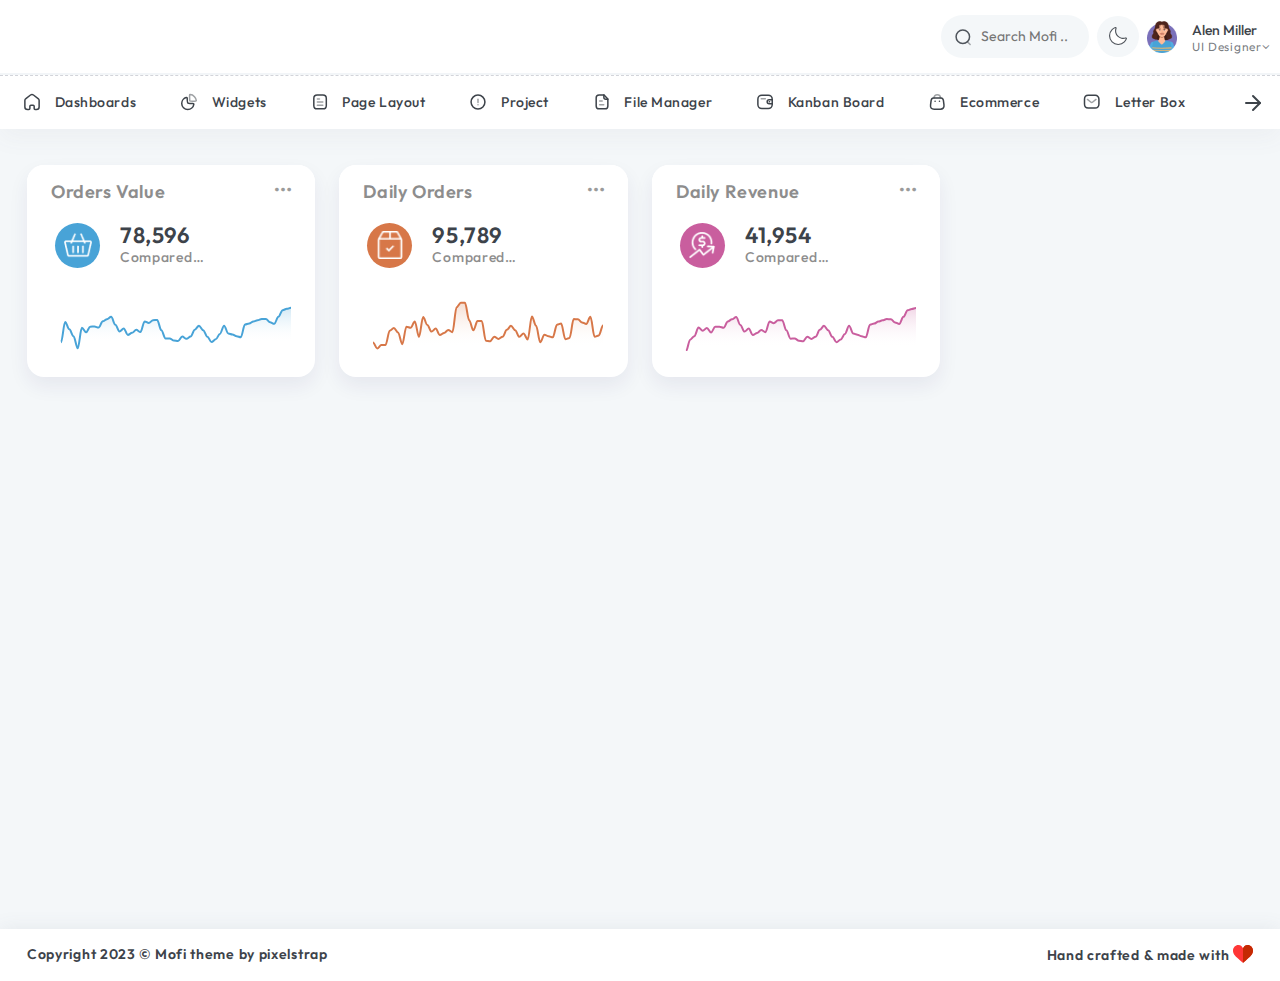
==== commit a2a8a978: "index" ====
--- a/template/index.html
+++ b/template/index.html
@@ -44,7 +44,7 @@
   </head>
   <body> 
     <!-- page-wrapper Start-->
-    <div class="page-wrapper compact-wrapper" id="pageWrapper">
+    <div class="page-wrapper horizontal-wrapper" id="pageWrapper">
       <div class="page-header row">
         <div class="header-logo-wrapper col-auto">
           <div class="logo-wrapper"><a href="index.html"><img style="width: 100%;" class="img-fluid for-light" src="../assets/images/logo/logo-crm.png" alt=""/><img class="img-fluid for-dark" src="../assets/images/logo/logo_light.png" alt=""/></a></div>
@@ -93,7 +93,7 @@
                     </div>
                   </div>
                   <ul class="profile-dropdown onhover-show-div">
-                    <li><a href="private-chat.html"><i data-feather="user"></i><span>Account </span></a></li>
+                    <li><a href="private-chat.html"><i data-feather="user"></i><span>Account</span></a></li>
                     <li><a href="letter-box.html"><i data-feather="mail"></i><span>Inbox</span></a></li>
                     <li><a href="task.html"><i data-feather="file-text"></i><span>Taskboard</span></a></li>
                     <li><a href="edit-profile.html"><i data-feather="settings"></i><span>Settings</span></a></li>
@@ -913,7 +913,7 @@
     <!-- Plugins JS Ends-->
     <!-- Theme js-->
     <script src="../assets/js/script.js"></script>
-    <script src="../assets/js/theme-customizer/customizer.js"></script>
+    <!-- <script src="../assets/js/theme-customizer/customizer.js"></script> -->
     <!-- Plugin used-->
   </body>
 </html>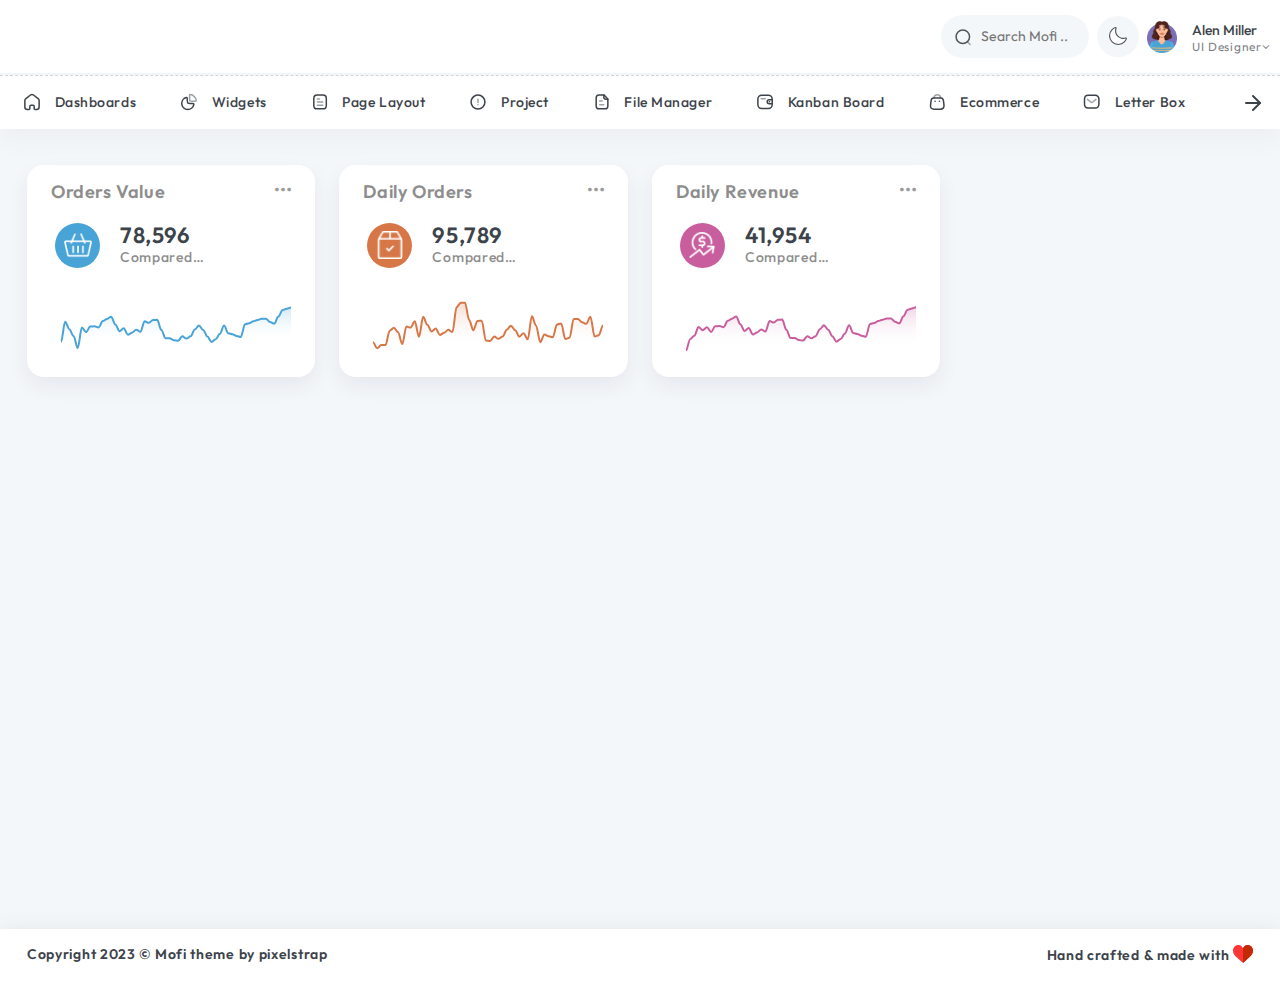
==== commit 678e30ed: "d" ====
--- a/template/index.html
+++ b/template/index.html
@@ -9,7 +9,7 @@
     <meta name="author" content="pixelstrap">
     <link rel="icon" href="../assets/images/logo/logoicon.png" type="image/x-icon">
     <link rel="shortcut icon" href="../assets/images/logo/logoicon.png" type="image/x-icon">
-    <title>CES CRM</title>
+    <title>CES CRMd</title>
     <!-- Google font-->
     <link rel="preconnect" href="https://fonts.googleapis.com">
     <link rel="preconnect" href="https://fonts.gstatic.com" crossorigin="">
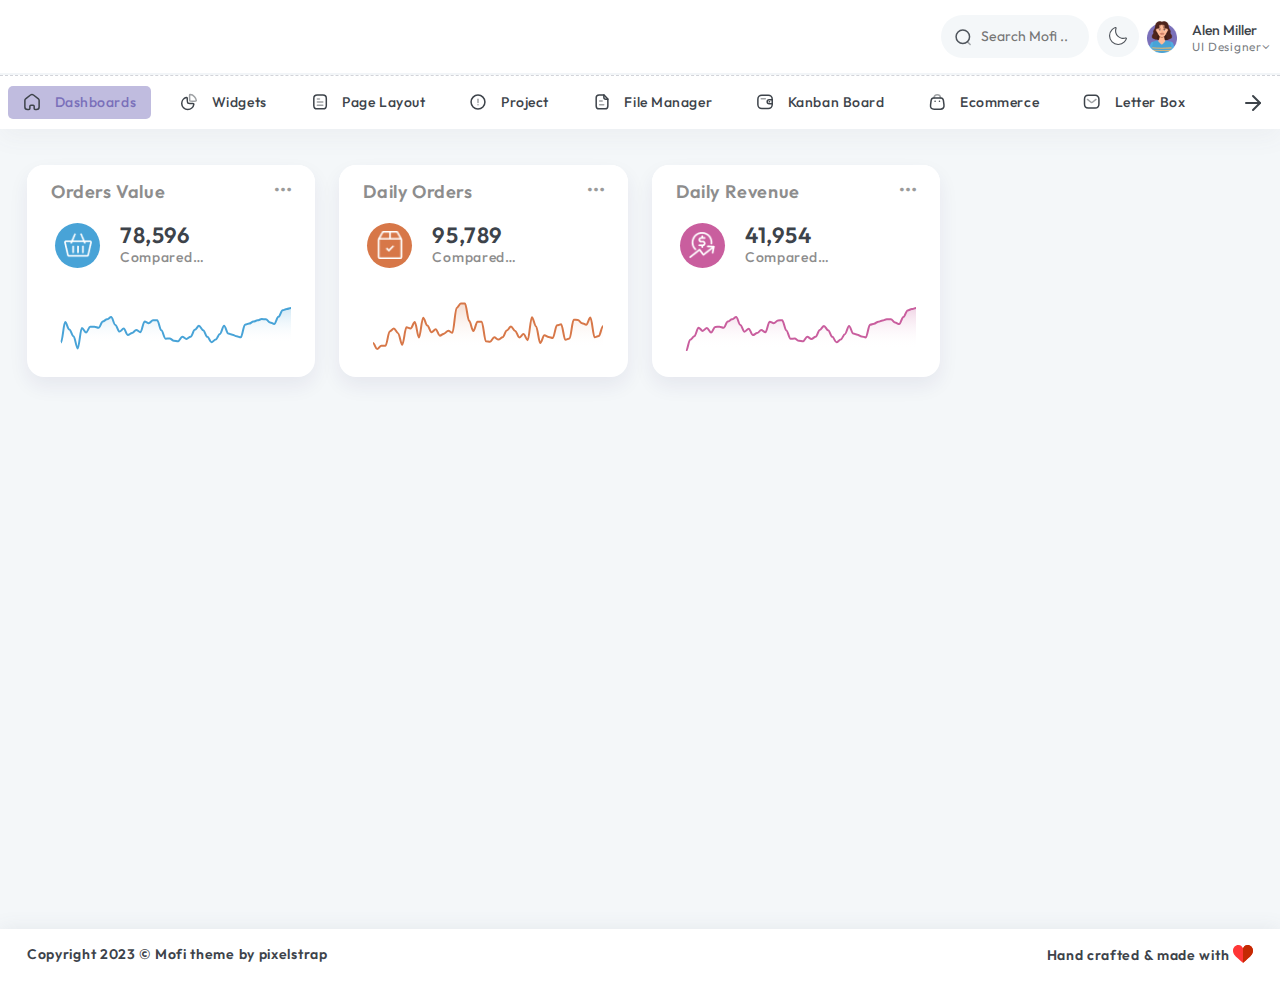
==== commit 876ab2c9: "sidebar" ====
--- a/template/index.html
+++ b/template/index.html
@@ -9,7 +9,7 @@
     <meta name="author" content="pixelstrap">
     <link rel="icon" href="../assets/images/logo/logoicon.png" type="image/x-icon">
     <link rel="shortcut icon" href="../assets/images/logo/logoicon.png" type="image/x-icon">
-    <title>CES CRMd</title>
+    <title>CES CRM</title>
     <!-- Google font-->
     <link rel="preconnect" href="https://fonts.googleapis.com">
     <link rel="preconnect" href="https://fonts.gstatic.com" crossorigin="">
@@ -913,7 +913,7 @@
     <!-- Plugins JS Ends-->
     <!-- Theme js-->
     <script src="../assets/js/script.js"></script>
-    <!-- <script src="../assets/js/theme-customizer/customizer.js"></script> -->
+    <script src="../assets/js/theme-customizer/customizer.js"></script>
     <!-- Plugin used-->
   </body>
 </html>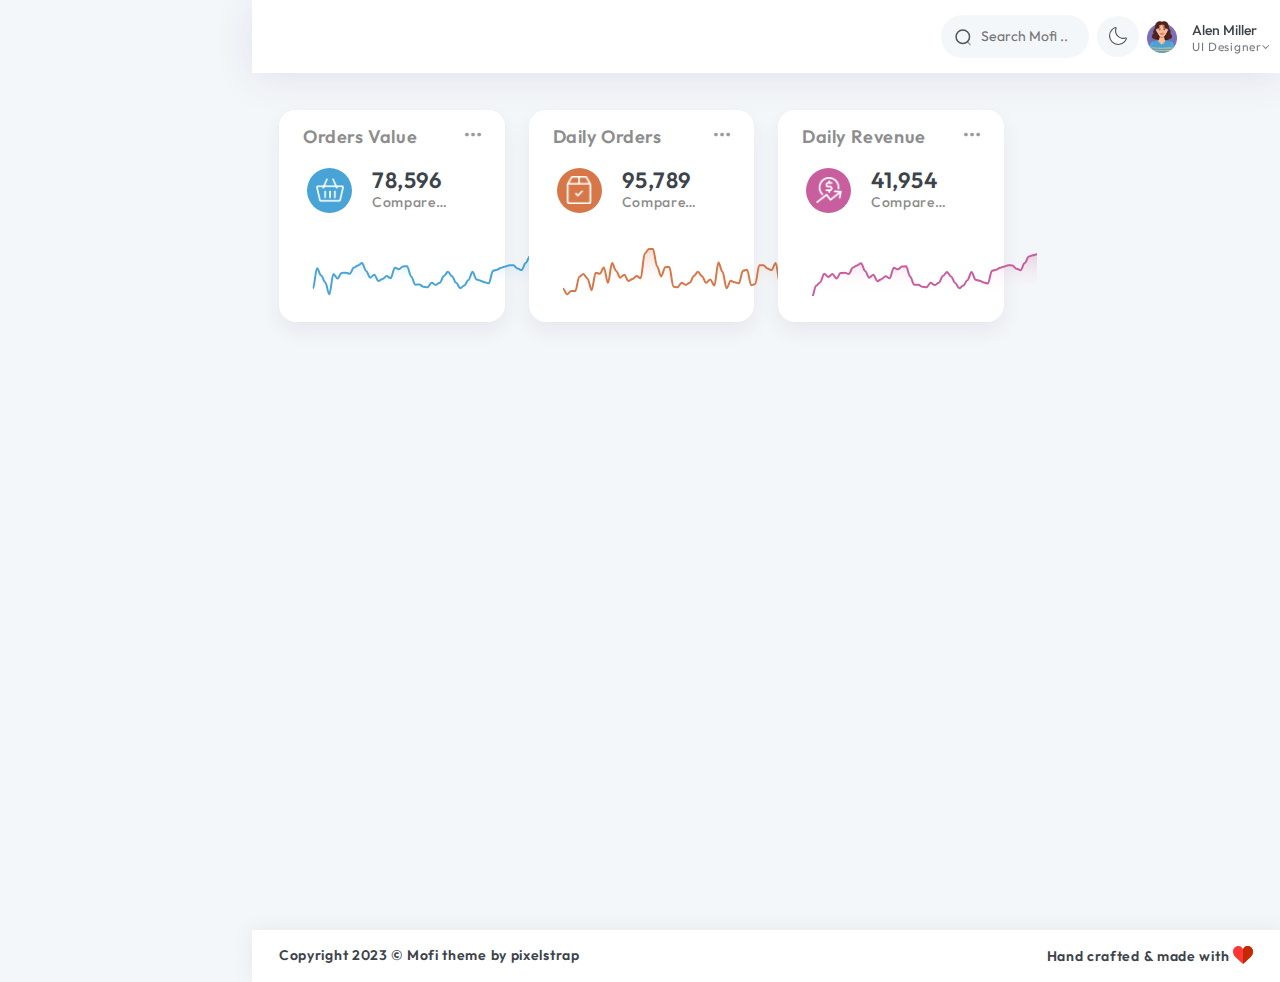
==== commit a3d6a051: "changes in ui" ====
--- a/template/index.html
+++ b/template/index.html
@@ -118,7 +118,7 @@
       <!-- Page Body Start-->
       <div class="page-body-wrapper">
         <!-- Page Sidebar Start-->
-        <div class="sidebar-wrapper" data-layout="stroke-svg">
+        <!-- <div class="sidebar-wrapper" data-layout="stroke-svg">
             <div class="logo-wrapper"><a href="index.html"><img class="img-fluid" src="../assets/images/logo/logo_light.png" alt=""></a>
               <div class="back-btn"><i class="fa fa-angle-left"></i></div>
               <div class="toggle-sidebar">
@@ -743,7 +743,7 @@
               </div>
               <div class="right-arrow" id="right-arrow"><i data-feather="arrow-right"></i></div>
             </nav>
-        </div>
+        </div> -->
         <!-- Page Sidebar Ends-->
         <div class="page-body">
           <!-- Container-fluid starts-->
@@ -913,7 +913,7 @@
     <!-- Plugins JS Ends-->
     <!-- Theme js-->
     <script src="../assets/js/script.js"></script>
-    <script src="../assets/js/theme-customizer/customizer.js"></script>
+    <!-- <script src="../assets/js/theme-customizer/customizer.js"></script> -->
     <!-- Plugin used-->
   </body>
 </html>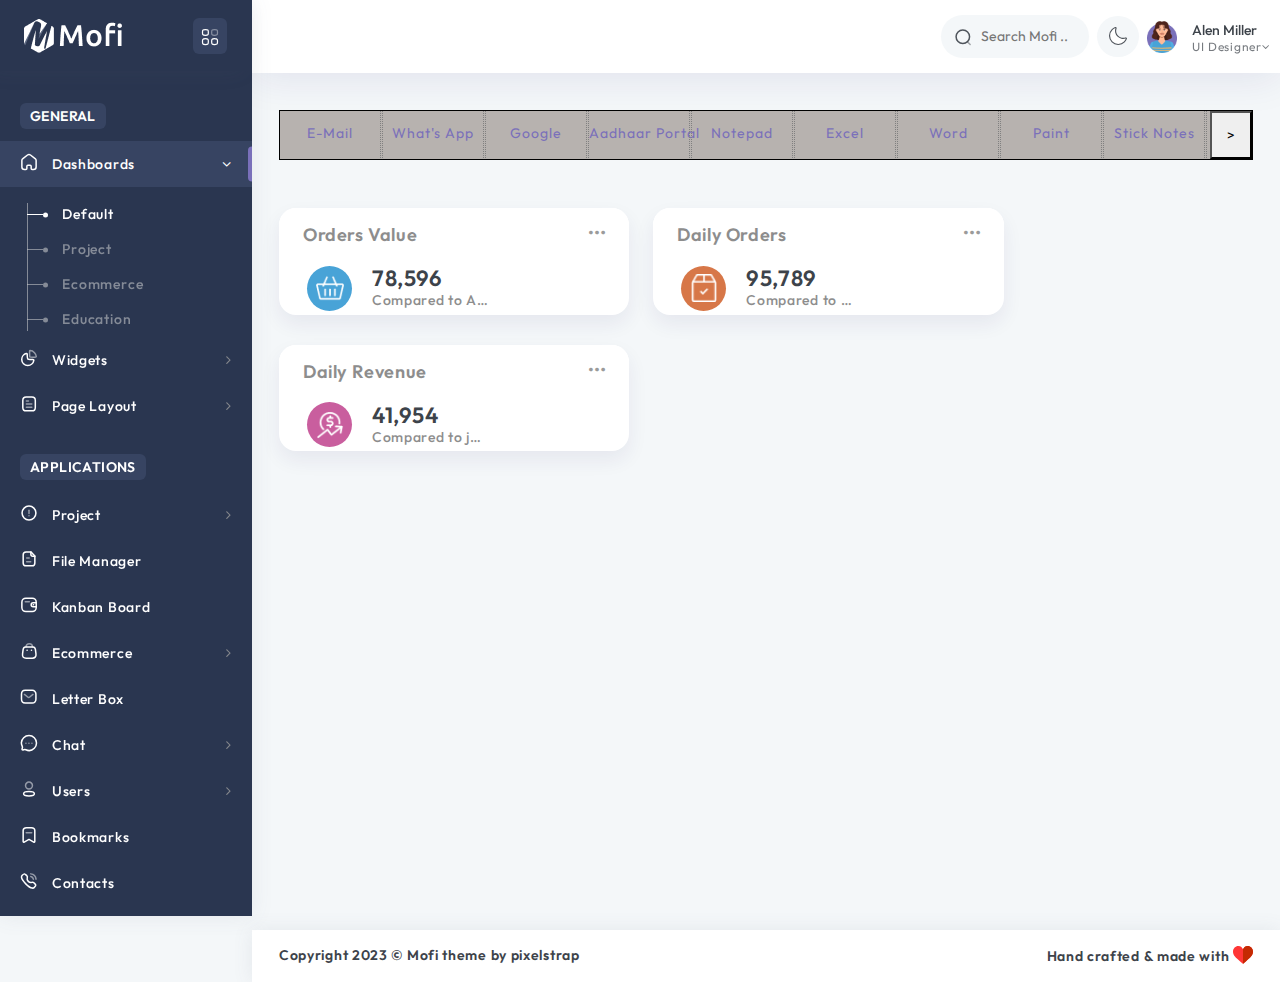
==== commit 6738b5ef: "added menu items" ====
--- a/template/index.html
+++ b/template/index.html
@@ -38,6 +38,7 @@
     <link rel="stylesheet" type="text/css" href="../assets/css/vendors/bootstrap.css">
     <!-- App css-->
     <link rel="stylesheet" type="text/css" href="../assets/css/style.css">
+    <link rel="stylesheet" href="../assets/css/topbar.css">
     <link id="color" rel="stylesheet" href="../assets/css/color-1.css" media="screen">
     <!-- Responsive css-->
     <link rel="stylesheet" type="text/css" href="../assets/css/responsive.css">
@@ -118,7 +119,7 @@
       <!-- Page Body Start-->
       <div class="page-body-wrapper">
         <!-- Page Sidebar Start-->
-        <!-- <div class="sidebar-wrapper" data-layout="stroke-svg">
+        <div class="sidebar-wrapper" data-layout="stroke-svg">
             <div class="logo-wrapper"><a href="index.html"><img class="img-fluid" src="../assets/images/logo/logo_light.png" alt=""></a>
               <div class="back-btn"><i class="fa fa-angle-left"></i></div>
               <div class="toggle-sidebar">
@@ -743,15 +744,131 @@
               </div>
               <div class="right-arrow" id="right-arrow"><i data-feather="arrow-right"></i></div>
             </nav>
-        </div> -->
+        </div> 
+        
         <!-- Page Sidebar Ends-->
+        
         <div class="page-body">
           <!-- Container-fluid starts-->
           <div class="container-fluid dashboard-3">
-            <div class="row">
+            <div class="menu-wrapper">
+              <ul class="menu">
+                <li class="item">
+                  <a href="#">E-Mail</a>
+                </li>
+                <li class="item">
+                  <a href="#">What's App</a>
+                </li>
+                <li class="item">
+                  <a href="#">Google</a>
+                </li>
+                <li class="item">
+                  <a href="#">Aadhaar Portal</a>
+                </li>
+                <li class="item">
+                  <a href="#">Notepad</a>
+                </li>
+                <li class="item">
+                  <a href="#">Excel</a>
+                </li>
+                <li class="item">
+                  <a href="#">Word</a>
+                </li>
+                <li class="item">
+                  <a href="#">Paint</a>
+                </li>
+                <li class="item">
+                  <a href="#">Stick Notes</a>
+                </li>
+                <li class="item">
+                  <a href="#">Power Point</a>
+                </li>
+                <li class="item">
+                  <a href="#">Access Request</a>
+                </li>
+                <li class="item">
+                  <a href="#">-Employee Profile & Documents</a>
+                </li>
+                <li class="item">
+                  <a href="#">-Employee Application & Attendance</a>
+                </li>
+                <li class="item">
+                  <a href="#">Work History & Login / Logout Report</a>
+                </li>
+                <li class="item">
+                  <a href="#">-CRM Bug Complaint</a>
+                </li>
+                <li class="item">
+                  <a href="#">Suggestion & Feedback</a>
+                </li>
+              </ul>
+            
+              <div class="paddles">
+                <button class="left-paddle paddle hidden">
+                  <
+                </button>
+                <button class="right-paddle paddle">
+                  >
+                </button>
+              </div>
+            
+            </div>
+            <!-- <nav class="nav-horizontal-scroll">
+              <ul>
+                <li data-page="one" class="nav-active">
+                  <a href=""><span>One</span></a>
+                </li>
+                <li data-page="two">
+                  <a href=""><span>Two</span></a>
+                </li>
+                <li data-page="three">
+                  <a href=""><span>Three</span></a>
+                </li>
+                <li data-page="four">
+                  <a href=""><span>Four</span></a>
+                </li>
+                <li data-page="one">
+                  <a href=""><span>One</span></a>
+                </li>
+                <li data-page="two">
+                  <a href=""><span>Two</span></a>
+                </li>
+                <li data-page="three">
+                  <a href=""><span>Three</span></a>
+                </li>
+                <li data-page="four">
+                  <a href=""><span>Four</span></a>
+                </li>
+                <li data-page="one">
+                  <a href=""><span>One</span></a>
+                </li>
+                <li data-page="two">
+                  <a href=""><span>Two</span></a>
+                </li>
+                <li data-page="three">
+                  <a href=""><span>Three</span></a>
+                </li>
+                <li data-page="four">
+                  <a href=""><span>Four</span></a>
+                </li>
+                <li data-page="one">
+                  <a href=""><span>One</span></a>
+                </li>
+                <li data-page="two">
+                  <a href=""><span>Two</span></a>
+                </li>
+                <li data-page="three">
+                  <a href=""><span>Three</span></a>
+                </li>
+                <li data-page="four">
+                  <a href=""><span>Four</span></a>
+                </li>
+              </ul>
+            </nav> -->
+            <div class="row mt-5">
               <div class="col-xl-9">
                 <div class="row">
-                  <div class="col-xl-4 col-sm-6"> 
+                  <div class="col-xl-6 col-sm-6"> 
                     <div class="card">
                       <div class="card-header card-no-border pb-0">
                         <div class="header-top daily-revenue-card">
@@ -775,11 +892,10 @@
                             <p class="text-truncate">Compared to Aug 2023</p>
                           </div>
                         </div>
-                        <div id="order-value"></div>
                       </div>
                     </div>
                   </div>
-                  <div class="col-xl-4 col-sm-6"> 
+                  <div class="col-xl-6 col-sm-6"> 
                     <div class="card">
                       <div class="card-header card-no-border pb-0">
                         <div class="header-top daily-revenue-card">
@@ -803,11 +919,10 @@
                             <p class="text-truncate">Compared to may 2023</p>
                           </div>
                         </div>
-                        <div id="daily-value"></div>
                       </div>
                     </div>
                   </div>
-                  <div class="col-xl-4 col-sm-6"> 
+                  <div class="col-xl-6 col-sm-6"> 
                     <div class="card">
                       <div class="card-header card-no-border pb-0">
                         <div class="header-top daily-revenue-card">
@@ -831,7 +946,6 @@
                             <p class="text-truncate">Compared to july 2023</p>
                           </div>
                         </div>
-                        <div id="daily-revenue"></div>
                       </div>
                     </div>
                   </div>
@@ -913,6 +1027,7 @@
     <!-- Plugins JS Ends-->
     <!-- Theme js-->
     <script src="../assets/js/script.js"></script>
+    <script src="../assets/js/topbar.js"></script>
     <!-- <script src="../assets/js/theme-customizer/customizer.js"></script> -->
     <!-- Plugin used-->
   </body>
--- a/assets/css/topbar.css
+++ b/assets/css/topbar.css
@@ -0,0 +1,64 @@
+
+* {
+	padding: 0;
+	margin: 0;
+}
+
+.menu-wrapper {
+	position: relative;
+	width: 100%;
+	height: 50px;
+	border: 1px solid black;
+	overflow-x: hidden;
+	overflow-y: hidden;
+}
+
+.menu	{
+	height: 60px;
+	background: #b7b2af;
+	box-sizing: border-box;
+	white-space: nowrap;
+	overflow-x: auto;
+	overflow-y: hidden;
+	-webkit-overflow-scrolling: touch;
+	
+	.item {
+		display: inline-block;
+		width: 100px;
+		height: 100%;
+		outline: 1px dotted gray;
+		text-align: center;
+    justify-content: center;
+    padding-top: 12px;
+		box-sizing: border-box;
+	}
+}
+
+.paddle {
+	position: absolute;
+	top: 0;
+	bottom: 0;
+	width: 3em;
+}
+
+.left-paddle {
+	left: 0;
+}
+
+.right-paddle {
+	right: 0;
+}
+
+.hidden {
+	display: none;
+}
+
+.print {
+	margin: auto;
+	max-width: 500px;
+	
+	span {
+		display: inline-block;
+		width: 100px;
+	}
+}